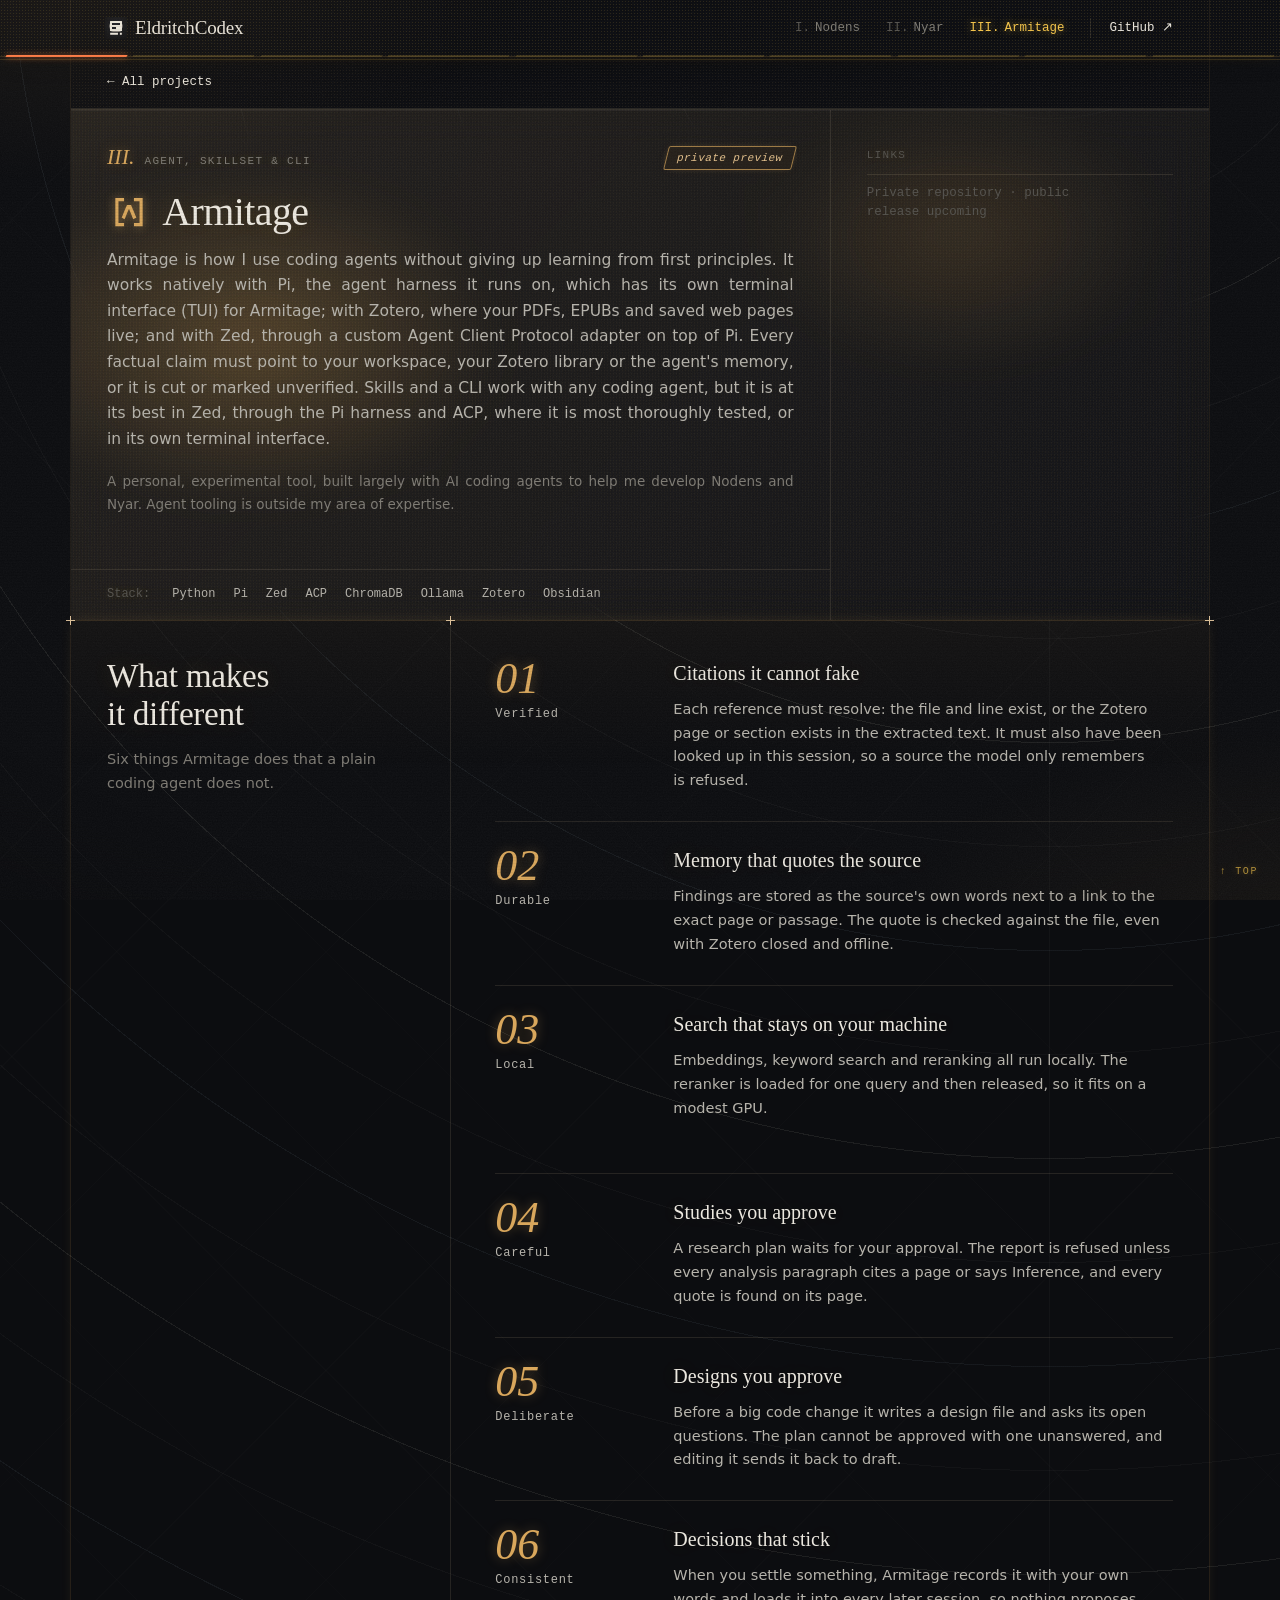
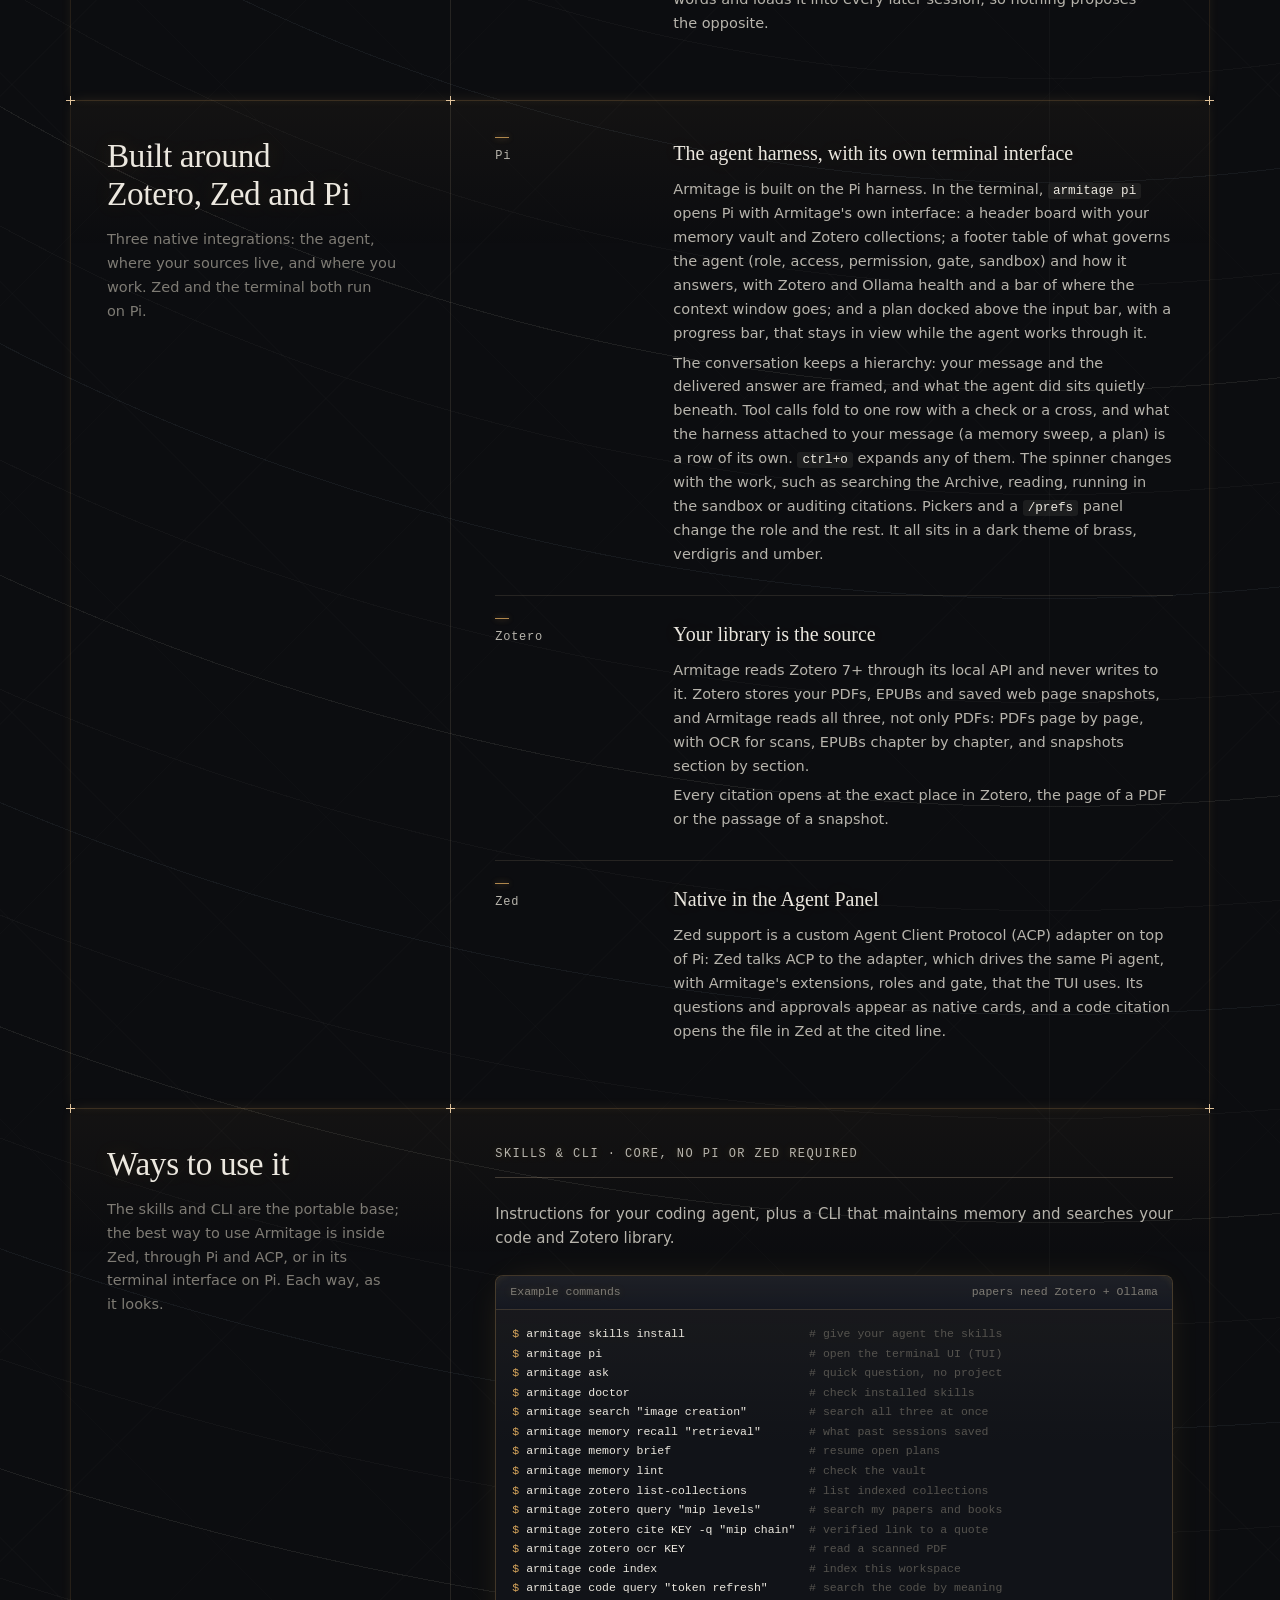
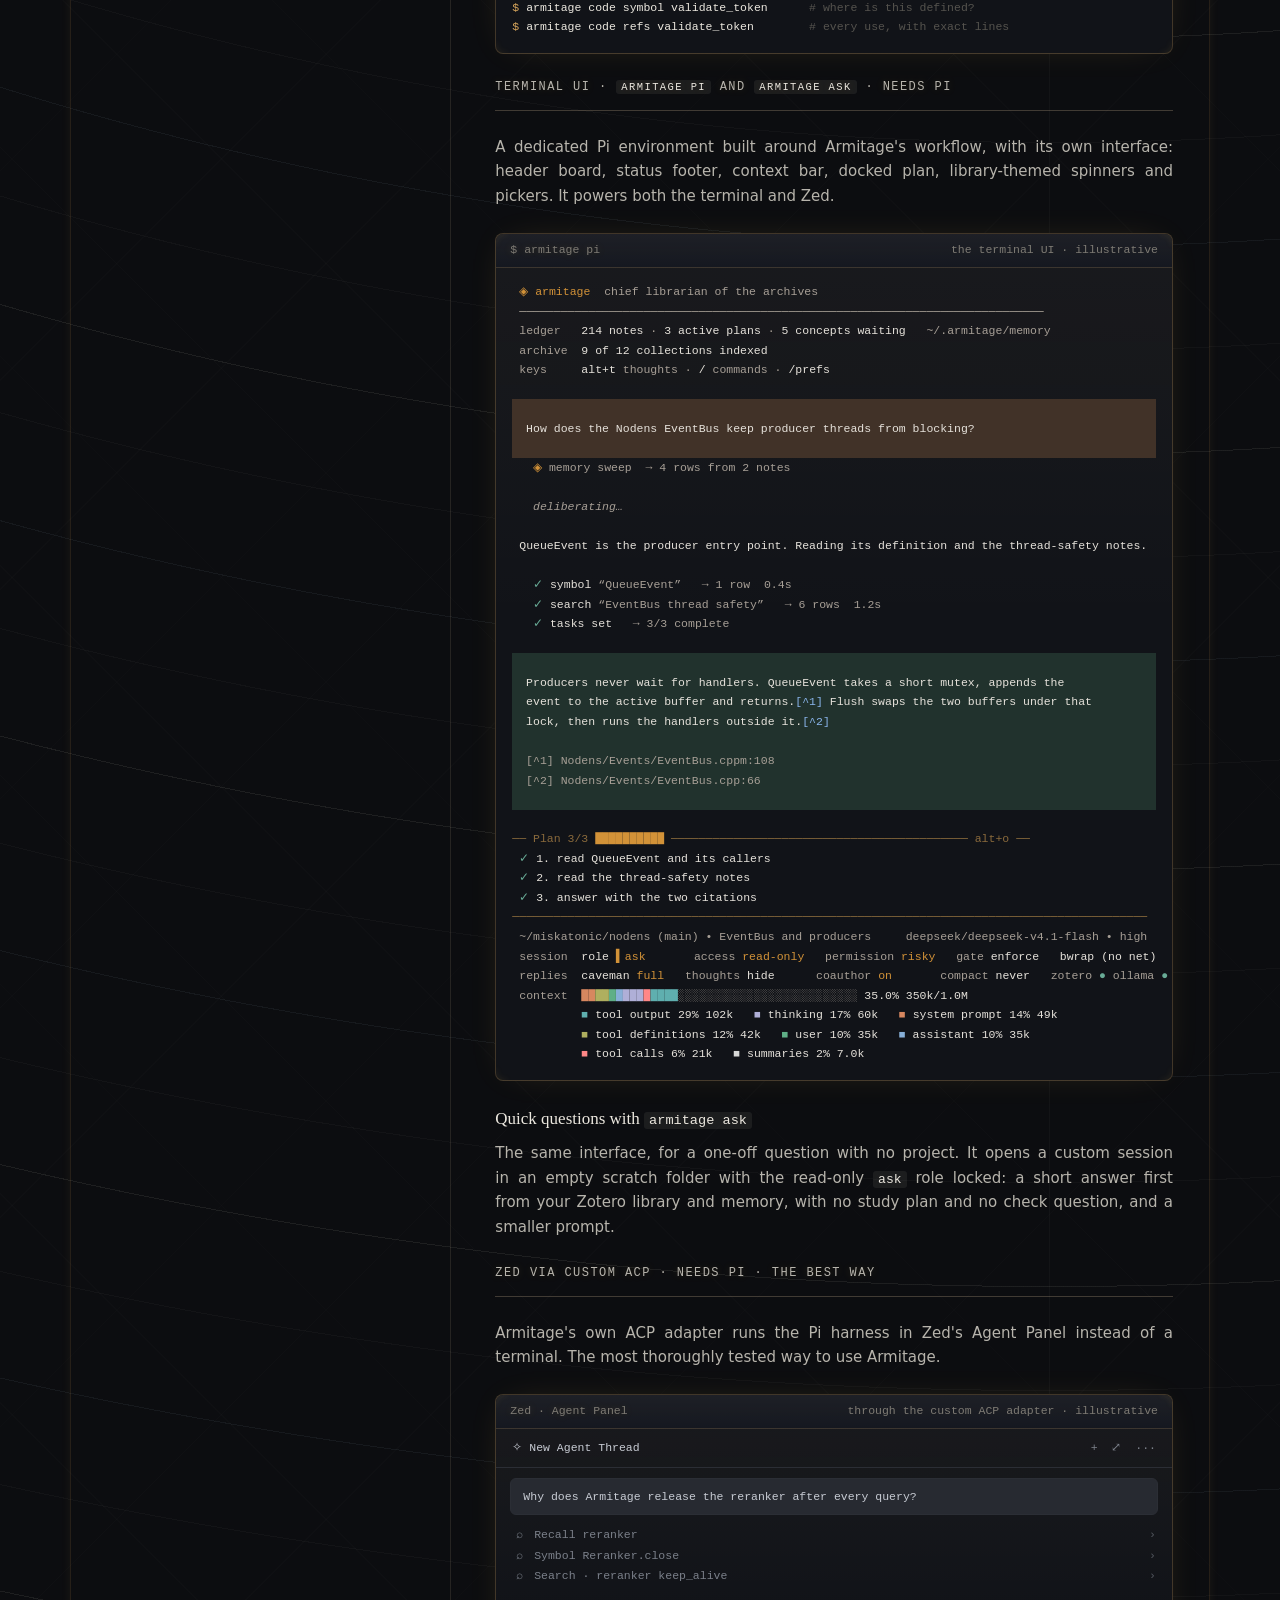
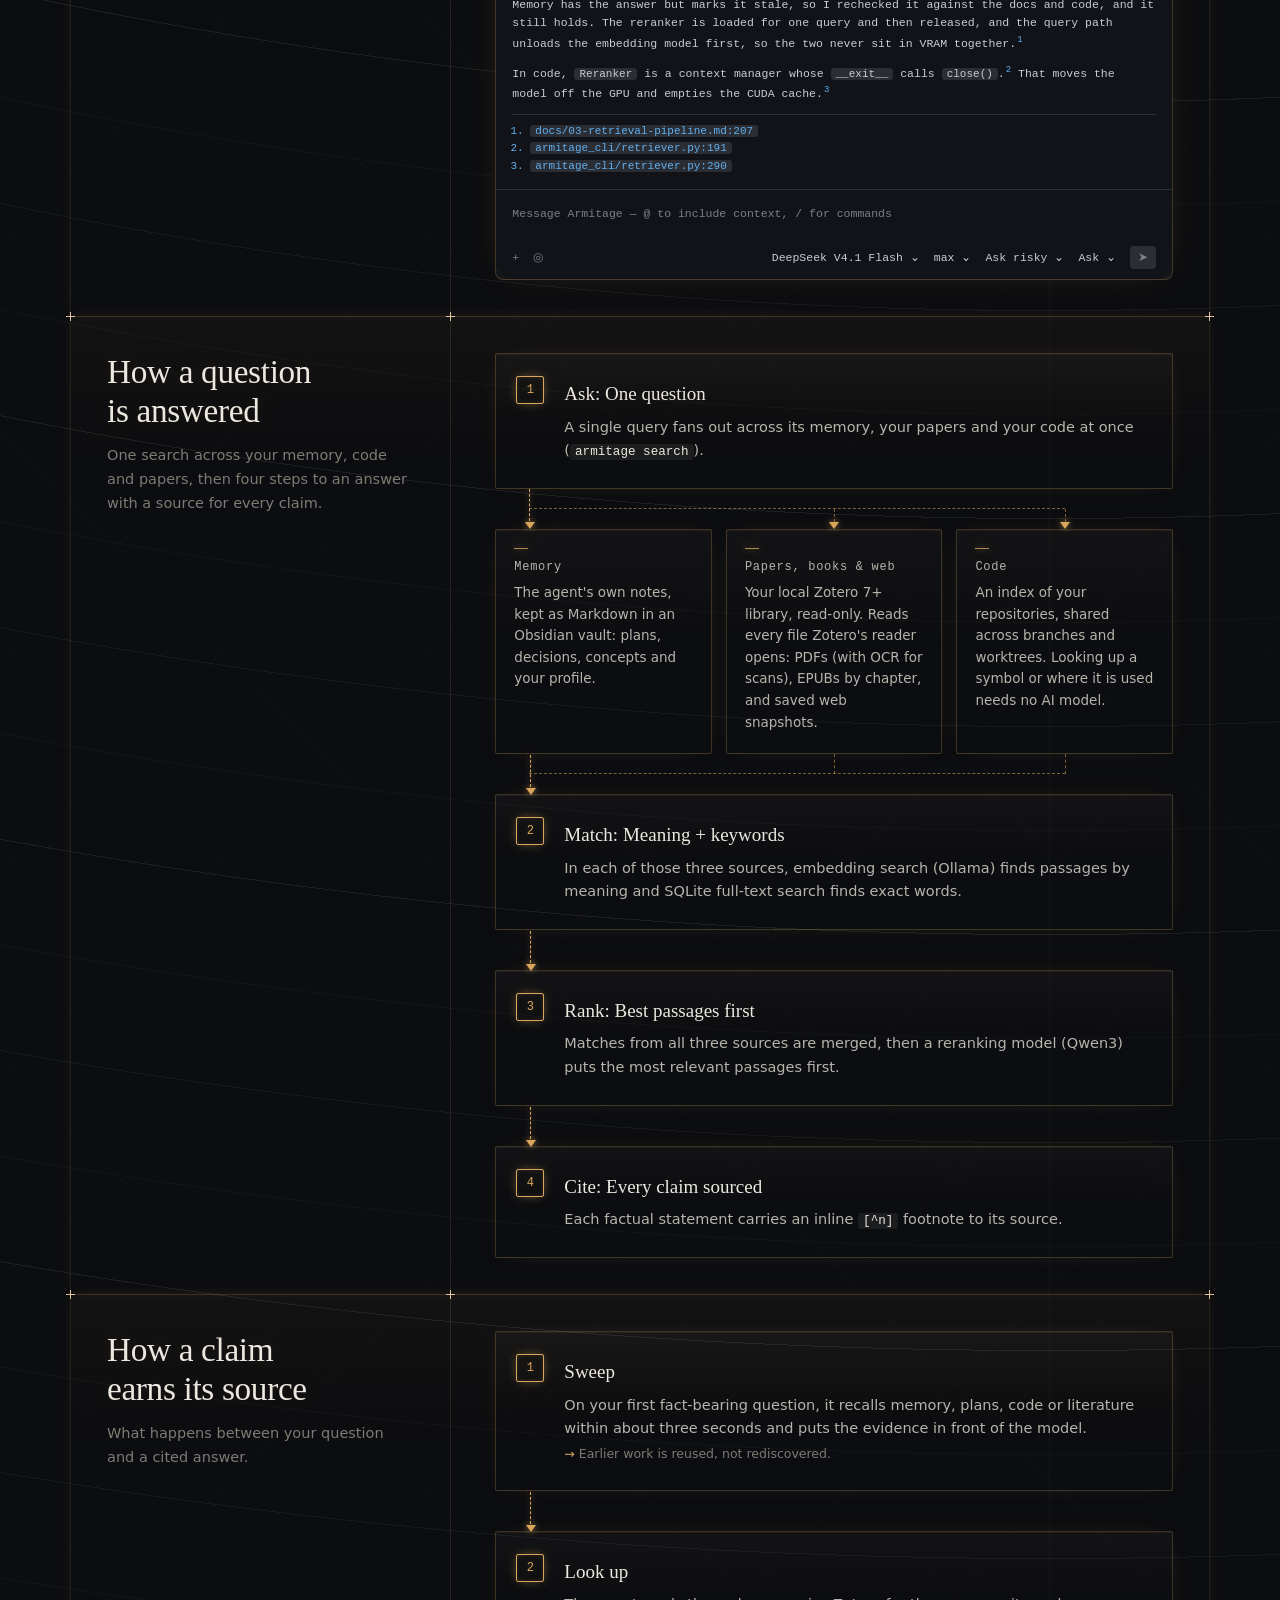
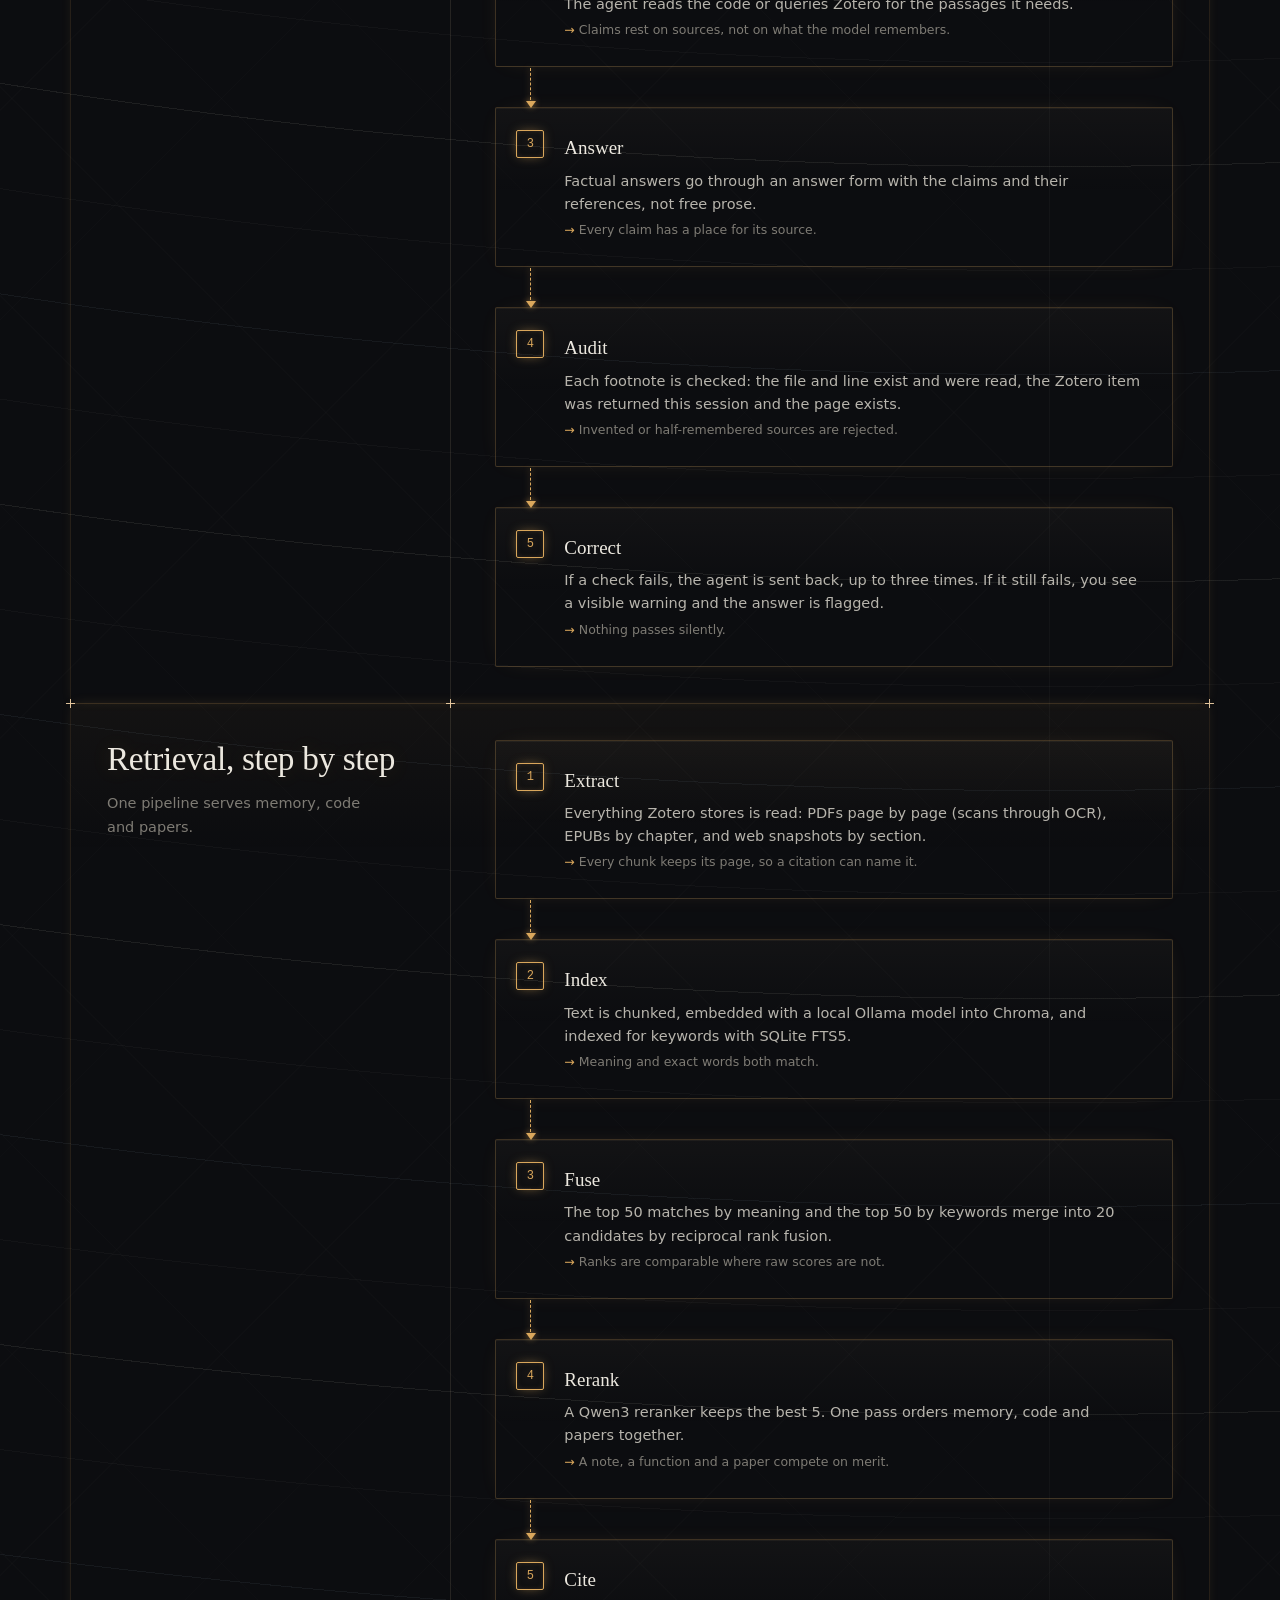
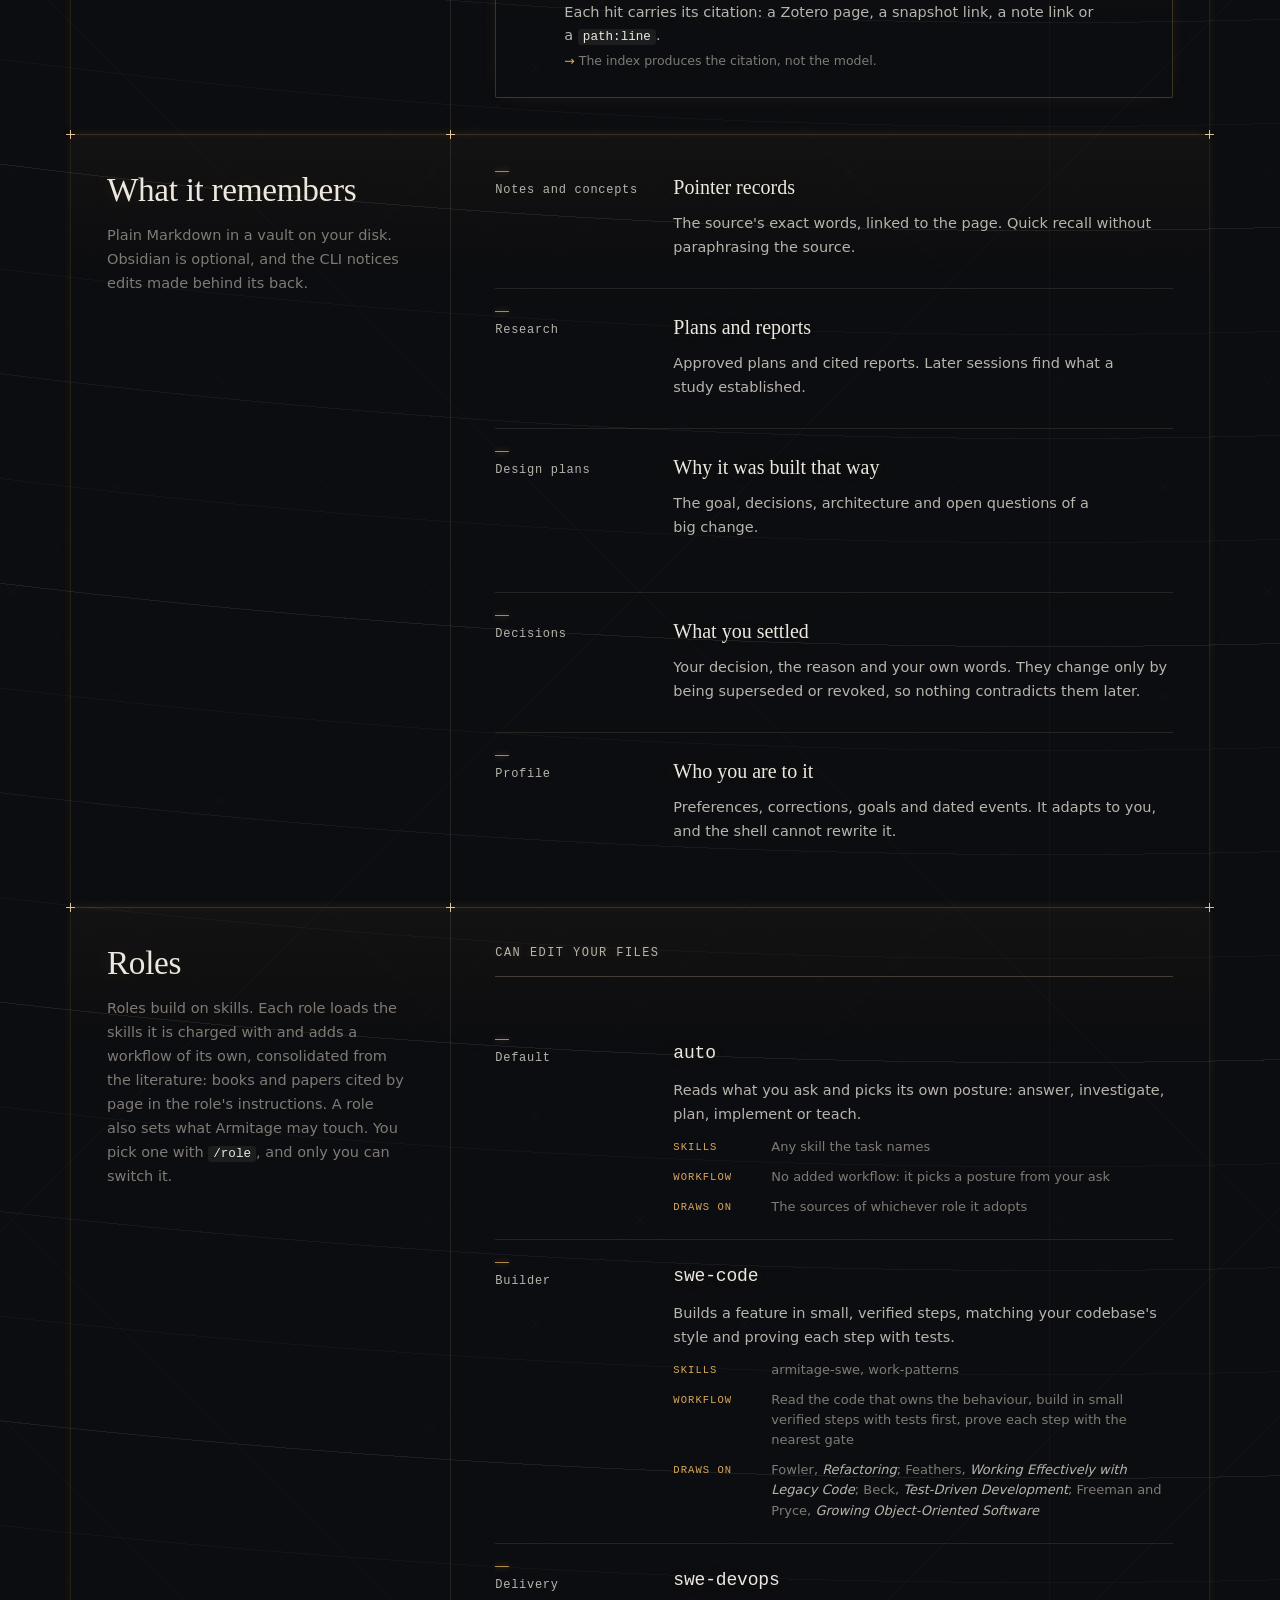
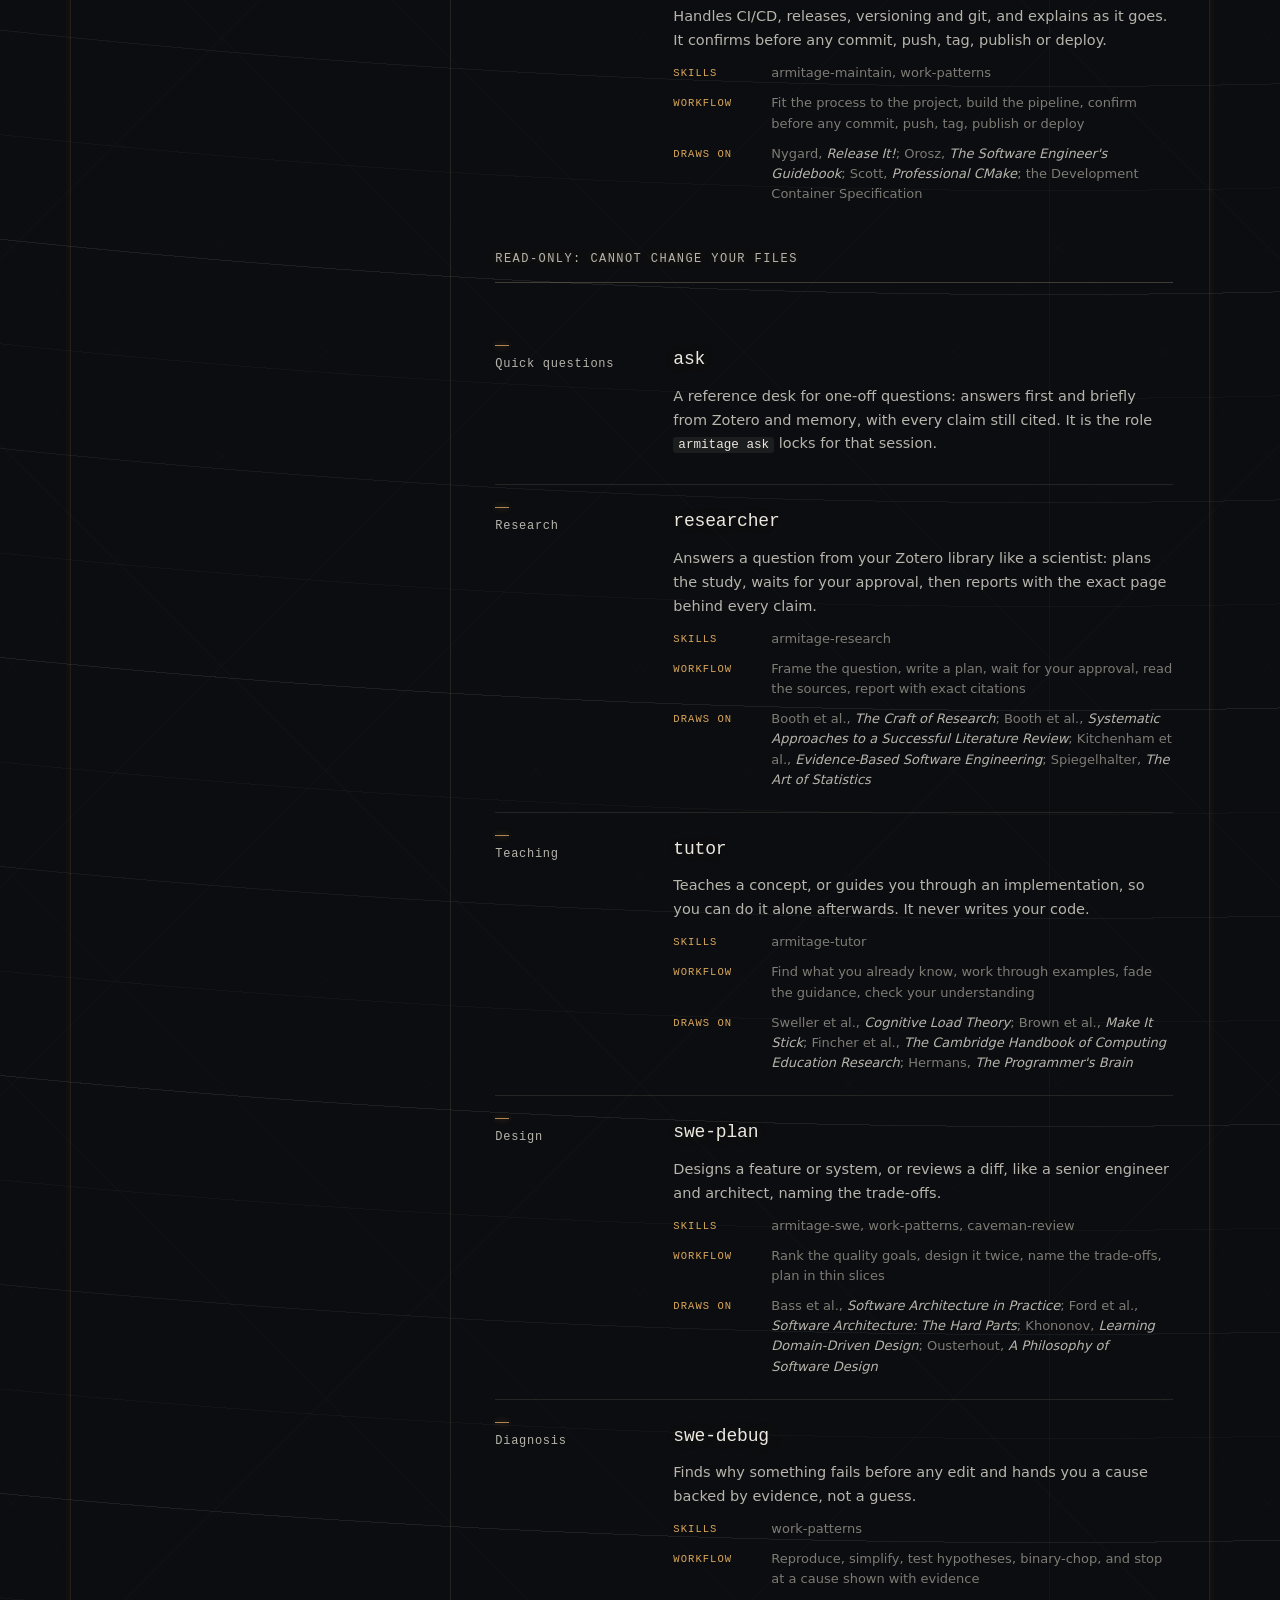
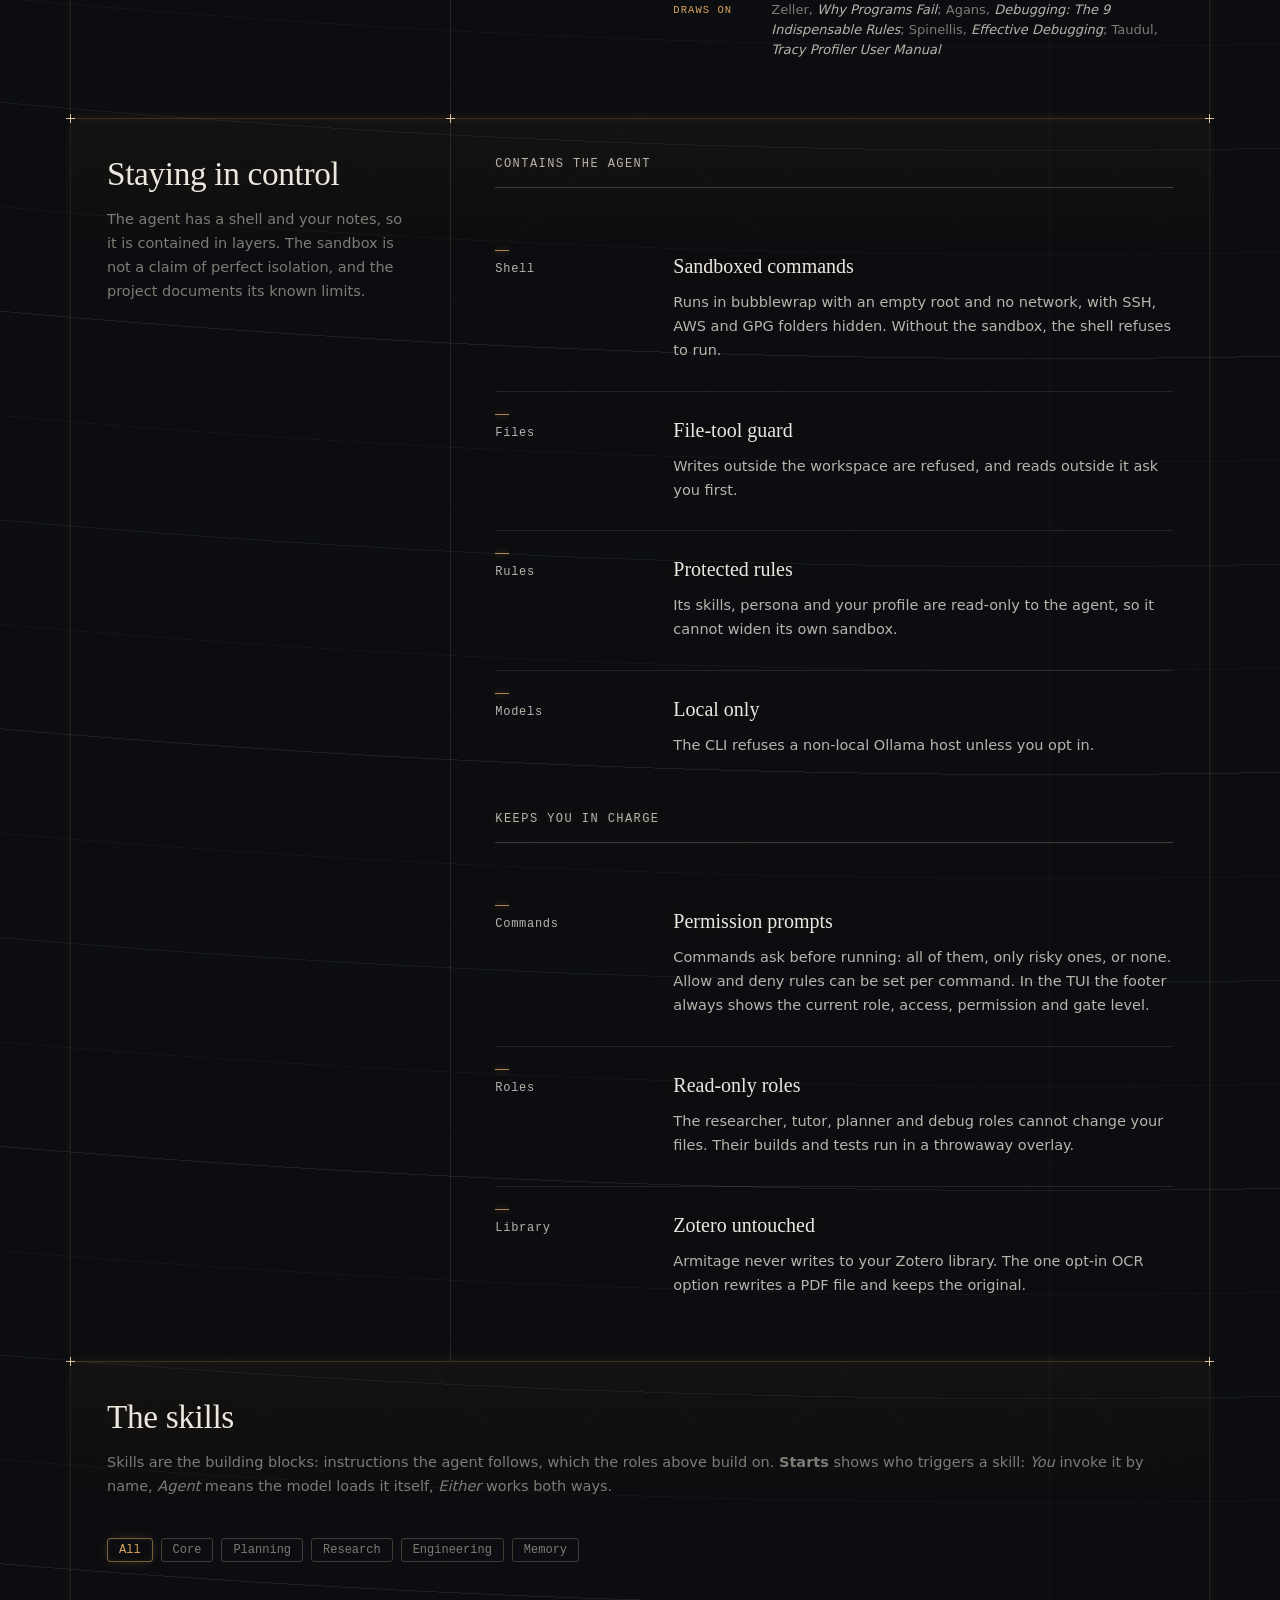
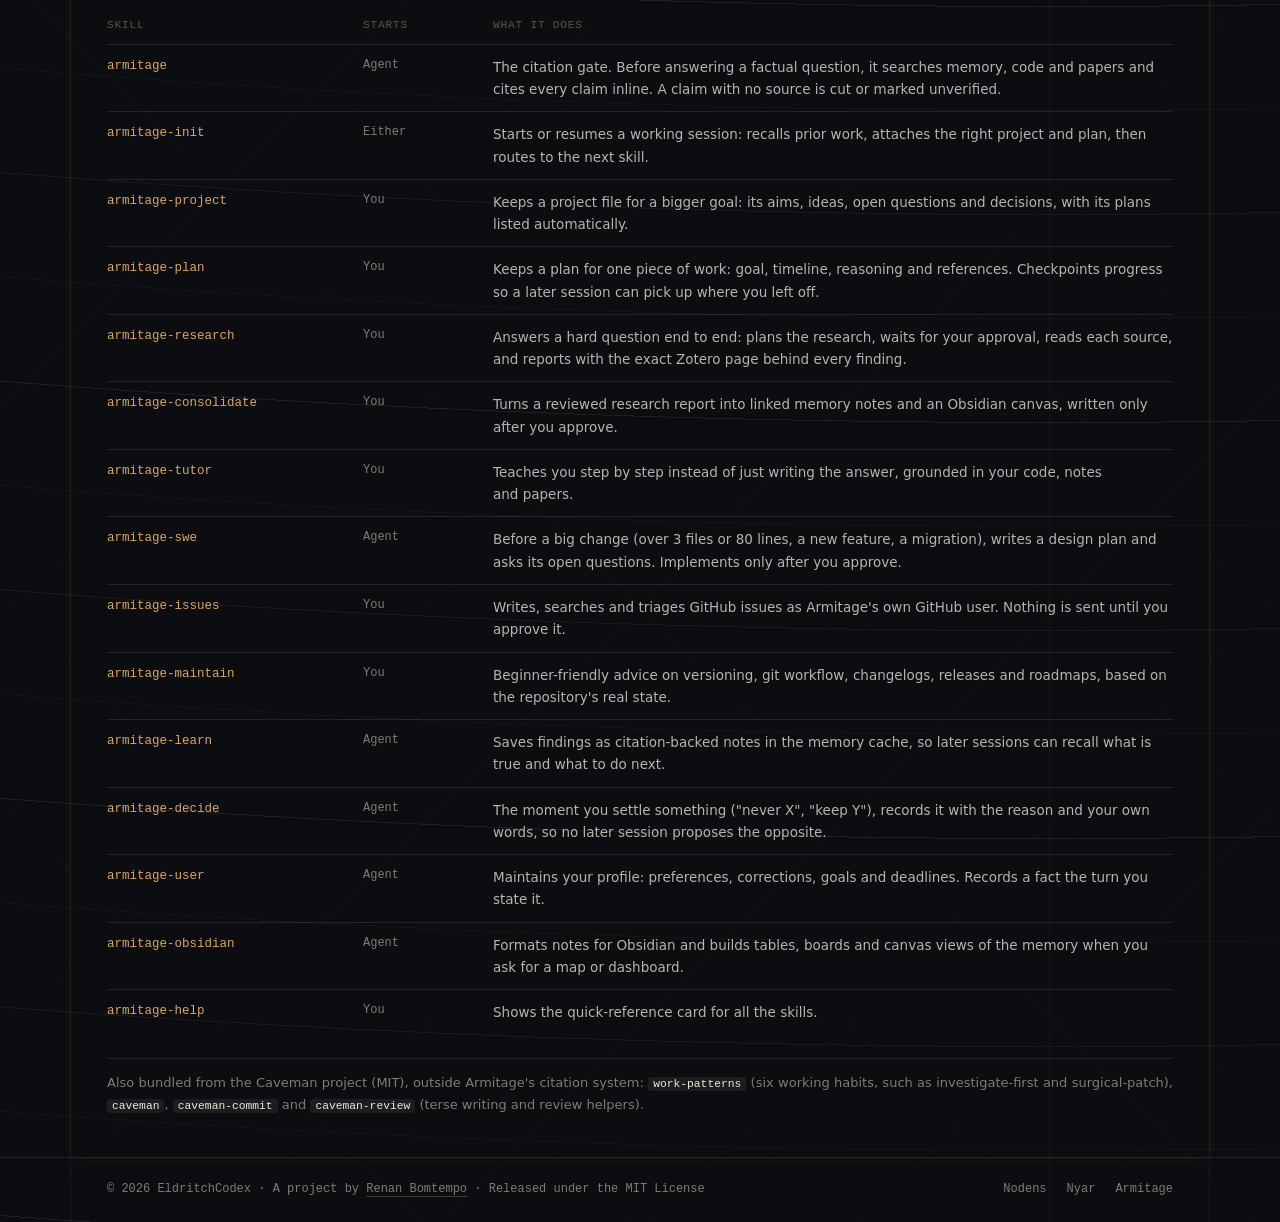
==== armitage/index.html @ 860afd78 "feat(site): merge scroll meter into header, trim devcontainer and stack, bar-style back link - Fold " ====
<!DOCTYPE html>
<html lang="en">

<head>
    <meta charset="UTF-8" />
    <meta name="viewport" content="width=device-width, initial-scale=1.0" />

    <!-- Security: restrict what the page can load; GitHub Pages cannot set response headers. -->
    <meta http-equiv="Content-Security-Policy"
        content="default-src 'self'; script-src 'self' https://www.googletagmanager.com; style-src 'self' https://fonts.googleapis.com; font-src https://fonts.gstatic.com; img-src 'self' data: https://*.doubleclick.net https://www.google.com.br https://www.googletagmanager.com https://*.google-analytics.com https://*.analytics.google.com https://analytics.google.com https://www.google.com; connect-src 'self' https://*.doubleclick.net https://www.google.com.br https://*.google-analytics.com https://*.analytics.google.com https://analytics.google.com https://*.googletagmanager.com https://www.google.com; frame-src https://www.googletagmanager.com; object-src 'none'; base-uri 'self'; form-action 'none'">
    <meta name="referrer" content="strict-origin-when-cross-origin">

    <script src="../js/gtm.js?v=39" defer></script>

    <link rel="preconnect" href="https://fonts.googleapis.com">
    <link rel="preconnect" href="https://fonts.gstatic.com" crossorigin>
    <link href="https://fonts.googleapis.com/css2?family=Fraunces:ital,opsz,wght@0,9..144,300..600;1,9..144,300..600&family=IBM+Plex+Mono:wght@400;500&family=IBM+Plex+Sans:wght@400;500&display=swap"
        rel="stylesheet" media="print" id="google-fonts">
    <noscript><link href="https://fonts.googleapis.com/css2?family=Fraunces:ital,opsz,wght@0,9..144,300..600;1,9..144,300..600&family=IBM+Plex+Mono:wght@400;500&family=IBM+Plex+Sans:wght@400;500&display=swap" rel="stylesheet"></noscript>
    <link rel="stylesheet" href="../css/style.css?v=39">
    <link rel="stylesheet" href="../css/vfd.css?v=39">
    <link rel="icon" href="../assets/favicon.svg" type="image/svg+xml">

    <title>Armitage · EldritchCodex</title>
    <meta name="author" content="Renan Bomtempo">
    <meta name="description"
        content="Armitage is a source-grounded agent toolkit: skills, a CLI and roles that cite every claim, best used in Zed through the Pi harness and ACP.">
    <link rel="canonical" href="https://eldritchcodex.com/armitage/">
    <meta name="robots" content="index, follow, max-image-preview:large">
    <meta property="og:title" content="Armitage · EldritchCodex" />
    <meta property="og:description"
        content="Armitage is a source-grounded agent toolkit: skills, a CLI and roles that cite every claim, best used in Zed through the Pi harness and ACP." />
    <meta property="og:url" content="https://eldritchcodex.com/armitage/" />
    <meta property="og:type" content="website" />
    <meta property="og:site_name" content="EldritchCodex" />
    <meta property="og:locale" content="en" />
    <meta property="og:image" content="https://eldritchcodex.com/assets/og-armitage.png" />
    <meta property="og:image:type" content="image/png" />
    <meta property="og:image:width" content="1200" />
    <meta property="og:image:height" content="630" />
    <meta property="og:image:alt" content="Armitage, part of EldritchCodex." />
    <meta name="twitter:card" content="summary_large_image" />
    <meta name="twitter:title" content="Armitage · EldritchCodex" />
    <meta name="twitter:description"
        content="Armitage is a source-grounded agent toolkit: skills, a CLI and roles that cite every claim, best used in Zed through the Pi harness and ACP." />
    <meta name="twitter:image" content="https://eldritchcodex.com/assets/og-armitage.png" />
    <meta name="twitter:image:alt" content="Armitage, part of EldritchCodex." />
    <meta name="theme-color" content="#0c0d10">
    <script type="application/ld+json">
    {
      "@context": "https://schema.org",
      "@type": "SoftwareSourceCode",
      "@id": "https://eldritchcodex.com/armitage/",
      "name": "Armitage",
      "description": "Armitage is a source-grounded agent toolkit: skills, a CLI and roles that cite every claim, best used in Zed through the Pi harness and ACP.",
      "programmingLanguage": "Python",
      "url": "https://eldritchcodex.com/armitage/",
      "author": { "@type": "Person", "name": "Renan Bomtempo", "url": "https://renanbomtempo.me/" },
      "isPartOf": { "@type": "WebSite", "name": "EldritchCodex", "url": "https://eldritchcodex.com/" }
    }
    </script>

</head>

<body>

    <!-- Google Tag Manager (noscript) -->
    <noscript><iframe src="https://www.googletagmanager.com/ns.html?id=GTM-PJDK65KS" height="0" width="0"
            style="display:none;visibility:hidden"></iframe></noscript>
    <!-- End Google Tag Manager (noscript) -->

    <header class="site-header">
        <div class="header-inner">
            <a class="wordmark" href="../">
                <svg viewBox="190 145 640 720" fill="currentColor" aria-hidden="true">
                    <path fill-rule="evenodd"
                        d="M240 195 Q512 167 784 195 Q819 420 784 647 Q512 675 240 647 Q205 420 240 195 Z M324 281 Q512 270 700 281 L704 375 Q512 372 320 375 Z M320 469 Q416 472 512 469 L512 566 Q416 566 324 562 Z" />
                    <path d="M240 738h363v90H240zM693 738h90v90h-90z" />
                </svg>
                EldritchCodex
            </a>
            <nav class="nav" aria-label="Primary">
                <a href="../nodens/"><span class="num">I.</span>Nodens</a>
                <a href="../nyar/"><span class="num">II.</span>Nyar</a>
                <a href="../armitage/" aria-current="page"><span class="num">III.</span>Armitage</a>
                <a class="ext hide-sm" href="https://github.com/eldritch-codex" target="_blank" rel="noopener">GitHub
                    ↗</a>
            </nav>
        </div>
    </header>

    <main class="wrap" id="top">

        <h1 class="sr-only">Armitage</h1>
        <p class="crumb" data-tone="armitage"><a href="../#armitage">← All projects</a></p>

        <article id="armitage" class="chapter" data-tone="armitage">
            <header class="row chapter-header">
                <div class="cell col-8 chapter-head">
                    <div class="chapter-kicker">
                        <span class="chapter-index"><span class="roman">III</span><span class="chapter-label">AGENT,
                                SKILLSET &amp; CLI</span></span>
                        <span class="tag">private preview</span>
                    </div>
                    <h2 class="has-mark">
                        <svg class="chapter-mark" viewBox="0 0 16 16" fill="none" aria-hidden="true">
                            <g transform="translate(2.5 13.5) scale(0.0044 -0.0044)" fill="currentColor">
                                <path
                                    d="M120 1240 l0 -1160 360 0 360 0 0 130 0 130 -230 0 -230 0 0 900 0 900 230 0 230 0 0 130 0 130 -360 0 -360 0 0 -1160z M1660 2270 l0 -130 230 0 230 0 0 -900 0 -900 -227 -2 -228 -3 -3 -127 -3 -128 361 0 360 0 0 1160 0 1160 -360 0 -360 0 0 -130z M1072 1813 c-21 -40 -422 -1010 -422 -1020 0 -15 232 -145 241 -135 4 4 69 158 144 342 75 184 150 368 167 408 28 68 49 88 61 60 96 -241 330 -805 336 -811 5 -5 233 107 259 128 1 1 -93 231 -209 511 -116 280 -213 515 -216 522 -4 9 -49 12 -179 12 -155 0 -174 -2 -182 -17z" />
                            </g>
                        </svg>
                        Armitage
                    </h2>
                    <p>
                        Armitage is how I use coding agents without giving up learning from first principles. It works
                        natively with Pi, the agent harness it runs on, which has its own terminal interface (TUI) for
                        Armitage; with Zotero, where your PDFs, EPUBs and saved web pages live; and with Zed, through a
                        custom Agent Client Protocol adapter on top of Pi. Every factual claim must point to your workspace, your Zotero library or
                        the agent's memory, or it is cut or marked unverified. Skills and a CLI work with any coding
                        agent, but it is at its
                        best in Zed, through the Pi harness and ACP, where it is most thoroughly tested, or in its own
                        terminal interface.
                    </p>
                    <p class="chapter-note">
                        A personal, experimental tool, built largely with AI coding agents to help me develop Nodens
                        and Nyar. Agent tooling is outside my area of expertise.
                    </p>
                </div>
                <div class="chapter-stack dep-strip">
                    <span class="label">Stack:</span>
                    <a href="https://www.python.org/" target="_blank" rel="noopener">Python</a>
                    <a href="https://github.com/earendil-works/pi" target="_blank" rel="noopener">Pi</a>
                    <a href="https://zed.dev/" target="_blank" rel="noopener">Zed</a>
                    <a href="https://agentclientprotocol.com/" target="_blank" rel="noopener">ACP</a>
                    <a href="https://docs.trychroma.com/" target="_blank" rel="noopener">ChromaDB</a>
                    <a href="https://ollama.com/" target="_blank" rel="noopener">Ollama</a>
                    <a href="https://www.zotero.org/" target="_blank" rel="noopener">Zotero</a>
                    <a href="https://obsidian.md/" target="_blank" rel="noopener">Obsidian</a>
                </div>
                <aside class="cell col-4 chapter-aside" aria-label="Armitage links">
                    <span class="aside-label">Links</span>
                    <ul class="chapter-links">
                        <li class="is-note">Private repository · public release upcoming</li>
                    </ul>
                </aside>
            </header>

            <section class="sect">
                <div class="sect-intro">
                    <h3>What makes it different</h3>
                    <p>Six things Armitage does that a plain coding agent does not.</p>
                </div>
                <div class="sect-body">
                    <ul class="items">
                        <li><span class="item-idx"><b class="big-num">01</b><span>Verified</span></span>
                            <div>
                                <h4>Citations it cannot fake</h4>
                                <p>Each reference must resolve: the file and line exist, or the Zotero page or section
                                    exists in the extracted text. It must also have been looked up in this session, so a
                                    source the model only remembers is refused.</p>
                            </div>
                        </li>
                        <li><span class="item-idx"><b class="big-num">02</b><span>Durable</span></span>
                            <div>
                                <h4>Memory that quotes the source</h4>
                                <p>Findings are stored as the source's own words next to a link to the exact page or
                                    passage. The quote is checked against the file, even with Zotero closed and offline.
                                </p>
                            </div>
                        </li>
                        <li><span class="item-idx"><b class="big-num">03</b><span>Local</span></span>
                            <div>
                                <h4>Search that stays on your machine</h4>
                                <p>Embeddings, keyword search and reranking all run locally. The reranker is loaded for
                                    one query and then released, so it fits on a modest GPU.</p>
                            </div>
                        </li>
                    </ul>
                    <ul class="items">
                        <li><span class="item-idx"><b class="big-num">04</b><span>Careful</span></span>
                            <div>
                                <h4>Studies you approve</h4>
                                <p>A research plan waits for your approval. The report is refused unless every analysis
                                    paragraph cites a page or says Inference, and every quote is found on its page.</p>
                            </div>
                        </li>
                        <li><span class="item-idx"><b class="big-num">05</b><span>Deliberate</span></span>
                            <div>
                                <h4>Designs you approve</h4>
                                <p>Before a big code change it writes a design file and asks its open questions. The
                                    plan cannot be approved with one unanswered, and editing it sends it back to draft.
                                </p>
                            </div>
                        </li>
                        <li><span class="item-idx"><b class="big-num">06</b><span>Consistent</span></span>
                            <div>
                                <h4>Decisions that stick</h4>
                                <p>When you settle something, Armitage records it with your own words and loads it into
                                    every later session, so nothing proposes the opposite.</p>
                            </div>
                        </li>
                    </ul>
                </div>
            </section>

            <section class="sect">
                <div class="sect-intro">
                    <h3>Built around Zotero, Zed and Pi</h3>
                    <p>Three native integrations: the agent, where your sources live, and where you work. Zed and the
                        terminal both run on Pi.</p>
                </div>
                <div class="sect-body">
                    <ul class="items">
                        <li><span class="item-idx">Pi</span>
                            <div>
                                <h4>The agent harness, with its own terminal interface</h4>
                                <p>Armitage is built on the Pi harness. In the terminal, <code>armitage pi</code> opens
                                    Pi with Armitage's own interface: a header board with your memory vault and Zotero
                                    collections; a footer table of what governs the agent (role, access, permission,
                                    gate, sandbox) and how it answers, with Zotero and Ollama health and a bar of where
                                    the context window goes; and a plan docked above the input bar, with a progress
                                    bar, that stays in view while the agent works through it.</p>
                                <p>The conversation keeps a hierarchy: your message and the delivered answer are framed,
                                    and what the agent did sits quietly beneath. Tool calls fold to one row with a
                                    check or a cross, and what the harness attached to your message (a memory sweep, a
                                    plan) is a row of its own. <code>ctrl+o</code> expands any of them. The spinner
                                    changes with the work, such as searching the Archive, reading, running in the
                                    sandbox or auditing citations. Pickers and a <code>/prefs</code> panel change the
                                    role and the rest. It all sits in a dark theme of brass, verdigris and umber.</p>
                            </div>
                        </li>
                        <li><span class="item-idx">Zotero</span>
                            <div>
                                <h4>Your library is the source</h4>
                                <p>Armitage reads Zotero 7+ through its local API and never writes to it. Zotero stores
                                    your PDFs, EPUBs and saved web page snapshots, and Armitage reads all three, not
                                    only PDFs: PDFs page by page, with OCR for scans, EPUBs chapter by chapter, and
                                    snapshots section by section.</p>
                                <p>Every citation opens at the exact place in Zotero, the page of a PDF or the passage
                                    of a snapshot.</p>
                            </div>
                        </li>
                        <li><span class="item-idx">Zed</span>
                            <div>
                                <h4>Native in the Agent Panel</h4>
                                <p>Zed support is a custom Agent Client Protocol (ACP) adapter on top of Pi: Zed talks
                                    ACP to the adapter, which drives the same Pi agent, with Armitage's extensions,
                                    roles and gate, that the TUI uses. Its questions and approvals appear as native
                                    cards, and a code citation opens the file in Zed at the cited line.</p>
                            </div>
                        </li>
                    </ul>
                </div>
            </section>

            <section class="sect">
                <div class="sect-intro">
                    <h3>Ways to use it</h3>
                    <p>The skills and CLI are the portable base; the best way to use Armitage is inside Zed, through
                        Pi and ACP, or in its terminal interface on Pi. Each way, as it looks.</p>
                </div>
                <div class="sect-body">
                    <h4 class="sub-label">Skills &amp; CLI · core, no Pi or Zed required</h4>
                    <p class="way-note">Instructions for your coding agent, plus a CLI that maintains memory and
                        searches your code and Zotero library.</p>
                    <div class="figure">
                        <div class="figure-bar">
                            <span>Example commands</span>
                            <span>papers need Zotero + Ollama</span>
                        </div>
                        <pre class="shell" data-shell="armitage-cli"></pre>
                    </div>
                    <h4 class="sub-label">Terminal UI · <code>armitage pi</code> and <code>armitage ask</code> · needs Pi</h4>
                    <p class="way-note">A dedicated Pi environment built around Armitage's workflow, with its own
                        interface: header board, status footer, context bar, docked plan, library-themed spinners and
                        pickers. It powers both the terminal and Zed.</p>
                    <div class="figure">
                        <div class="figure-bar">
                            <span>$ armitage pi</span>
                            <span>the terminal UI · illustrative</span>
                        </div>
                        <pre class="tui" role="img" aria-label="Armitage terminal UI: a header board with the memory vault and Zotero collections, your question in its own box with a quiet row for what the harness attached, the agent's work as one-line rows, the cited answer on a tinted card, the plan docked above the input bar, and the footer with role, access, permission, gate, sandbox, reply settings, Zotero and Ollama health and the context bar."><span class="tl"> <span class="ta">◈</span> <span class="ta tbold">armitage</span><span class="tq">  chief librarian of the archives</span></span>
<span class="tl"> <span class="tq">────────────────────────────────────────────────────────────────────────────</span></span>
<span class="tl"><span class="tq"> ledger   </span>214 notes<span class="tq"> · </span>3 active plans<span class="tq"> · </span>5 concepts waiting<span class="tq">   ~/.armitage/memory</span></span>
<span class="tl"><span class="tq"> archive  </span>9 of 12 collections indexed</span>
<span class="tl"><span class="tq"> keys     </span>alt+t<span class="tq"> thoughts · </span>/<span class="tq"> commands · </span>/prefs</span>
<span class="tl"> </span><span class="tblk tmu"> 
 How does the Nodens EventBus keep producer threads from blocking?
 </span><span class="tl"><span class="tq">   <span class="ta">◈</span> memory sweep  → 4 rows from 2 notes</span></span>
<span class="tl"> </span>
<span class="tl"><span class="tq">   <i>deliberating…</i></span></span>
<span class="tl"> </span>
<span class="tl"> QueueEvent is the producer entry point. Reading its definition and the thread-safety notes.</span>
<span class="tl"> </span>
<span class="tl">   <span class="tg">✓</span> symbol <span class="tq">“QueueEvent”</span>   <span class="tq">→ 1 row  0.4s</span></span>
<span class="tl">   <span class="tg">✓</span> search <span class="tq">“EventBus thread safety”</span>   <span class="tq">→ 6 rows  1.2s</span></span>
<span class="tl">   <span class="tg">✓</span> tasks set   <span class="tq">→ 3/3 complete</span></span>
<span class="tl"> </span><span class="tblk tmc"> 
 Producers never wait for handlers. QueueEvent takes a short mutex, appends the
 event to the active buffer and returns.<span class="tf">[^1]</span> Flush swaps the two buffers under that
 lock, then runs the handlers outside it.<span class="tf">[^2]</span>
 
<span class="tq"> [^1] Nodens/Events/EventBus.cppm:108</span>
<span class="tq"> [^2] Nodens/Events/EventBus.cpp:66</span>
 </span><span class="tl"> </span>
<span class="tl"><span class="trule">── Plan 3/3 </span><span class="ta">██████████</span><span class="trule"> ─────────────────────────────────────────── alt+o ──</span></span>
<span class="tl"> <span class="tg">✓</span> 1. read QueueEvent and its callers</span>
<span class="tl"> <span class="tg">✓</span> 2. read the thread-safety notes</span>
<span class="tl"> <span class="tg">✓</span> 3. answer with the two citations</span>
<span class="tl"><span class="trule">────────────────────────────────────────────────────────────────────────────────────────────</span></span>
<span class="tl"><span class="tq"> ~/miskatonic/nodens (main) • EventBus and producers</span>     <span class="tq">deepseek/deepseek-v4.1-flash • high</span></span>
<span class="tl"><span class="tq"> session  </span>role <span class="tb">▍ask</span>       <span class="tq">access </span><span class="tb">read-only</span>   <span class="tq">permission </span><span class="tb">risky</span>   <span class="tq">gate </span>enforce   bwrap (no net)</span>
<span class="tl"><span class="tq"> replies  </span>caveman <span class="tb">full</span>   <span class="tq">thoughts </span>hide      <span class="tq">coauthor </span><span class="tb">on</span>       <span class="tq">compact </span>never   <span class="tq">zotero </span><span class="tg">●</span> <span class="tq">ollama </span><span class="tg">●</span></span>
<span class="tl"><span class="tq"> context  </span><span class="c1">██</span><span class="c2">██</span><span class="c3">█</span><span class="c4">█</span><span class="c5">███</span><span class="c6">█</span><span class="c7">████</span><span class="tq">░░░░░░░░░░░░░░░░░░░░░░░░░░</span> 35.0% 350k/1.0M</span>
<span class="tl">          <span class="c7">■</span> tool output 29% 102k   <span class="c5">■</span> thinking 17% 60k   <span class="c1">■</span> system prompt 14% 49k</span>
<span class="tl">          <span class="c2">■</span> tool definitions 12% 42k   <span class="c3">■</span> user 10% 35k   <span class="c4">■</span> assistant 10% 35k</span>
<span class="tl">          <span class="c6">■</span> tool calls 6% 21k   <span class="c8">■</span> summaries 2% 7.0k</span></pre>
                    </div>
                    <h5 class="way-sub">Quick questions with <code>armitage ask</code></h5>
                    <p class="way-note">The same interface, for a one-off question with no project. It opens a custom session in an empty
                        scratch folder with the read-only <code>ask</code> role locked: a short answer first from your
                        Zotero library and memory, with no study plan and no check question, and a smaller
                        prompt.</p>
                    <h4 class="sub-label">Zed via custom ACP · needs Pi · the best way</h4>
                    <p class="way-note">Armitage's own ACP adapter runs the Pi harness in Zed's Agent Panel instead of
                        a terminal. The most thoroughly tested way to use Armitage.</p>
                    <div class="figure">
                        <div class="figure-bar">
                            <span>Zed · Agent Panel</span>
                            <span>through the custom ACP adapter · illustrative</span>
                        </div>
                        <div class="zp" role="img"
                            aria-label="Zed's Agent Panel running Armitage: a question, the collapsed tool calls Armitage ran, and a markdown answer with numbered references, and the message box with model, thinking, permission and role selectors.">
                            <div class="zp-head"><span class="zp-title"><span class="zp-spark">✧</span> New Agent Thread</span><span class="zp-icons">+&nbsp;&nbsp;⤢&nbsp;&nbsp;···</span></div>
                            <div class="zp-body">
                                <div class="zp-user">Why does Armitage release the reranker after every query?</div>
                                <div class="zp-tools-list">
                                    <span class="zp-tool"><span class="zp-ico">⌕</span>Recall reranker<span class="zp-chev">›</span></span>
                                    <span class="zp-tool"><span class="zp-ico">⌕</span>Symbol Reranker.close<span class="zp-chev">›</span></span>
                                    <span class="zp-tool"><span class="zp-ico">⌕</span>Search · reranker keep_alive<span class="zp-chev">›</span></span>
                                </div>
                                <div class="zp-md">
                                    <p>Memory has the answer but marks it stale, so I rechecked it against the docs and code, and it still holds. The reranker is loaded for one query and then released, and the query path unloads the embedding model first, so the two never sit in VRAM together.<sup>1</sup></p>
                                    <p>In code, <code>Reranker</code> is a context manager whose <code>__exit__</code> calls <code>close()</code>.<sup>2</sup> That moves the model off the GPU and empties the CUDA cache.<sup>3</sup></p>
                                    <ol class="zp-refs">
                                        <li><code>docs/03-retrieval-pipeline.md:207</code></li>
                                        <li><code>armitage_cli/retriever.py:191</code></li>
                                        <li><code>armitage_cli/retriever.py:290</code></li>
                                    </ol>
                                </div>
                            </div>
                            <div class="zp-input">
                                <span class="zp-dim">Message Armitage — @ to include context, / for commands</span>
                                <span class="zp-tools"><span class="zp-dim">+&nbsp;&nbsp;◎</span><span class="zp-picks"><span>DeepSeek V4.1 Flash ⌄</span><span>max ⌄</span><span>Ask risky ⌄</span><span>Ask ⌄</span><span class="zp-send">➤</span></span></span>
                            </div>
                        </div>
                    </div>
                </div>
            </section>

            <section class="sect">
                <div class="sect-intro">
                    <h3>How a question is answered</h3>
                    <p>One search across your memory, code and papers, then four steps to an answer with a source
                        for every claim.</p>
                </div>
                <div class="sect-body">
                    <ol class="flow">
                        <li class="flow-card"><span class="flow-num">1</span>
                            <div>
                                <h4>Ask: One question</h4>
                                <p>A single query fans out across its memory, your papers and your code at once
                                    (<code>armitage search</code>).</p>
                            </div>
                        </li>
                        <li class="flow-branch" aria-label="Sources consulted">
                            <ul class="source-grid">
                                <li class="source-card">
                                    <span class="item-idx">Memory</span>
                                    <p>The agent's own notes, kept as Markdown in an Obsidian vault: plans, decisions,
                                        concepts and your profile.</p>
                                </li>
                                <li class="source-card">
                                    <span class="item-idx">Papers, books &amp; web</span>
                                    <p>Your local Zotero 7+ library, read-only. Reads every file Zotero's reader opens:
                                        PDFs (with OCR for scans), EPUBs by chapter, and saved web snapshots.</p>
                                </li>
                                <li class="source-card">
                                    <span class="item-idx">Code</span>
                                    <p>An index of your repositories, shared across branches and worktrees. Looking up a
                                        symbol or where it is used needs no AI model.</p>
                                </li>
                            </ul>
                        </li>
                        <li class="flow-card"><span class="flow-num">2</span>
                            <div>
                                <h4>Match: Meaning + keywords</h4>
                                <p>In each of those three sources, embedding search (Ollama) finds passages by meaning
                                    and SQLite full-text search finds exact words.</p>
                            </div>
                        </li>
                        <li class="flow-card"><span class="flow-num">3</span>
                            <div>
                                <h4>Rank: Best passages first</h4>
                                <p>Matches from all three sources are merged, then a reranking model (Qwen3) puts the
                                    most relevant passages first.</p>
                            </div>
                        </li>
                        <li class="flow-card"><span class="flow-num">4</span>
                            <div>
                                <h4>Cite: Every claim sourced</h4>
                                <p>Each factual statement carries an inline <code>[^n]</code> footnote to its source.
                                </p>
                            </div>
                        </li>
                    </ol>
                </div>
            </section>

            <section class="sect">
                <div class="sect-intro">
                    <h3>How a claim earns its source</h3>
                    <p>What happens between your question and a cited answer.</p>
                </div>
                <div class="sect-body">
                    <ol class="flow">
                        <li class="flow-card"><span class="flow-num">1</span>
                            <div>
                                <h4>Sweep</h4>
                                <p>On your first fact-bearing question, it recalls memory, plans, code or literature
                                    within about three seconds and puts the evidence in front of the model.</p>
                                <p class="step-why">Earlier work is reused, not rediscovered.</p>
                            </div>
                        </li>
                        <li class="flow-card"><span class="flow-num">2</span>
                            <div>
                                <h4>Look up</h4>
                                <p>The agent reads the code or queries Zotero for the passages it needs.</p>
                                <p class="step-why">Claims rest on sources, not on what the model remembers.</p>
                            </div>
                        </li>
                        <li class="flow-card"><span class="flow-num">3</span>
                            <div>
                                <h4>Answer</h4>
                                <p>Factual answers go through an answer form with the claims and their references, not
                                    free prose.</p>
                                <p class="step-why">Every claim has a place for its source.</p>
                            </div>
                        </li>
                        <li class="flow-card"><span class="flow-num">4</span>
                            <div>
                                <h4>Audit</h4>
                                <p>Each footnote is checked: the file and line exist and were read, the Zotero item was
                                    returned this session and the page exists.</p>
                                <p class="step-why">Invented or half-remembered sources are rejected.</p>
                            </div>
                        </li>
                        <li class="flow-card"><span class="flow-num">5</span>
                            <div>
                                <h4>Correct</h4>
                                <p>If a check fails, the agent is sent back, up to three times. If it still fails, you
                                    see a visible warning and the answer is flagged.</p>
                                <p class="step-why">Nothing passes silently.</p>
                            </div>
                        </li>
                    </ol>
                </div>
            </section>

            <section class="sect">
                <div class="sect-intro">
                    <h3>Retrieval, step by step</h3>
                    <p>One pipeline serves memory, code and papers.</p>
                </div>
                <div class="sect-body">
                    <ol class="flow">
                        <li class="flow-card"><span class="flow-num">1</span>
                            <div>
                                <h4>Extract</h4>
                                <p>Everything Zotero stores is read: PDFs page by page (scans through OCR), EPUBs by
                                    chapter, and web snapshots by section.</p>
                                <p class="step-why">Every chunk keeps its page, so a citation can name it.</p>
                            </div>
                        </li>
                        <li class="flow-card"><span class="flow-num">2</span>
                            <div>
                                <h4>Index</h4>
                                <p>Text is chunked, embedded with a local Ollama model into Chroma, and indexed for
                                    keywords with SQLite FTS5.</p>
                                <p class="step-why">Meaning and exact words both match.</p>
                            </div>
                        </li>
                        <li class="flow-card"><span class="flow-num">3</span>
                            <div>
                                <h4>Fuse</h4>
                                <p>The top 50 matches by meaning and the top 50 by keywords merge into 20 candidates by
                                    reciprocal rank fusion.</p>
                                <p class="step-why">Ranks are comparable where raw scores are not.</p>
                            </div>
                        </li>
                        <li class="flow-card"><span class="flow-num">4</span>
                            <div>
                                <h4>Rerank</h4>
                                <p>A Qwen3 reranker keeps the best 5. One pass orders memory, code and papers together.
                                </p>
                                <p class="step-why">A note, a function and a paper compete on merit.</p>
                            </div>
                        </li>
                        <li class="flow-card"><span class="flow-num">5</span>
                            <div>
                                <h4>Cite</h4>
                                <p>Each hit carries its citation: a Zotero page, a snapshot link, a note link or a
                                    <code>path:line</code>.</p>
                                <p class="step-why">The index produces the citation, not the model.</p>
                            </div>
                        </li>
                    </ol>
                </div>
            </section>

            <section class="sect">
                <div class="sect-intro">
                    <h3>What it remembers</h3>
                    <p>Plain Markdown in a vault on your disk. Obsidian is optional, and the CLI notices edits made
                        behind its back.</p>
                </div>
                <div class="sect-body">
                    <ul class="items">
                        <li><span class="item-idx">Notes and concepts</span>
                            <div>
                                <h4>Pointer records</h4>
                                <p>The source's exact words, linked to the page. Quick recall without paraphrasing the
                                    source.</p>
                            </div>
                        </li>
                        <li><span class="item-idx">Research</span>
                            <div>
                                <h4>Plans and reports</h4>
                                <p>Approved plans and cited reports. Later sessions find what a study established.</p>
                            </div>
                        </li>
                        <li><span class="item-idx">Design plans</span>
                            <div>
                                <h4>Why it was built that way</h4>
                                <p>The goal, decisions, architecture and open questions of a big change.</p>
                            </div>
                        </li>
                    </ul>
                    <ul class="items">
                        <li><span class="item-idx">Decisions</span>
                            <div>
                                <h4>What you settled</h4>
                                <p>Your decision, the reason and your own words. They change only by being superseded or
                                    revoked, so nothing contradicts them later.</p>
                            </div>
                        </li>
                        <li><span class="item-idx">Profile</span>
                            <div>
                                <h4>Who you are to it</h4>
                                <p>Preferences, corrections, goals and dated events. It adapts to you, and the shell
                                    cannot rewrite it.</p>
                            </div>
                        </li>
                    </ul>
                </div>
            </section>

            <section class="sect">
                <div class="sect-intro">
                    <h3>Roles</h3>
                    <p>Roles build on skills. Each role loads the skills it is charged with and adds a workflow of its
                        own, consolidated from the literature: books and papers cited by page in the role's
                        instructions. A role also sets what Armitage may touch. You pick one with <code>/role</code>,
                        and only you can switch it.</p>
                </div>
                <div class="sect-body">
                    <h4 class="sub-label">Can edit your files</h4>
                    <ul class="items">
                        <li><span class="item-idx">Default</span>
                            <div>
                                <h4 class="role-name">auto</h4>
                                <p>Reads what you ask and picks its own posture: answer, investigate, plan, implement or
                                    teach.</p>
                                <p class="role-meta"><span>Skills</span><span class="role-meta-v">Any skill the task
                                        names</span></p>
                                <p class="role-meta"><span>Workflow</span><span class="role-meta-v">No added workflow:
                                        it picks a posture from your ask</span></p>
                                <p class="role-meta"><span>Draws on</span><span class="role-meta-v">The sources of
                                        whichever role it adopts</span></p>
                            </div>
                        </li>
                        <li><span class="item-idx">Builder</span>
                            <div>
                                <h4 class="role-name">swe-code</h4>
                                <p>Builds a feature in small, verified steps, matching your codebase's style and proving
                                    each step with tests.</p>
                                <p class="role-meta"><span>Skills</span><span class="role-meta-v">armitage-swe,
                                        work-patterns</span></p>
                                <p class="role-meta"><span>Workflow</span><span class="role-meta-v">Read the code that
                                        owns the behaviour, build in small verified steps with tests first, prove each
                                        step with the nearest gate</span></p>
                                <p class="role-meta"><span>Draws on</span><span class="role-meta-v">Fowler,
                                        <em>Refactoring</em>; Feathers, <em>Working Effectively with Legacy Code</em>;
                                        Beck, <em>Test-Driven Development</em>; Freeman and Pryce, <em>Growing
                                            Object-Oriented Software</em></span></p>
                            </div>
                        </li>
                        <li><span class="item-idx">Delivery</span>
                            <div>
                                <h4 class="role-name">swe-devops</h4>
                                <p>Handles CI/CD, releases, versioning and git, and explains as it goes. It confirms
                                    before any commit, push, tag, publish or deploy.</p>
                                <p class="role-meta"><span>Skills</span><span class="role-meta-v">armitage-maintain,
                                        work-patterns</span></p>
                                <p class="role-meta"><span>Workflow</span><span class="role-meta-v">Fit the process to
                                        the project, build the pipeline, confirm before any commit, push, tag, publish
                                        or deploy</span></p>
                                <p class="role-meta"><span>Draws on</span><span class="role-meta-v">Nygard, <em>Release
                                            It!</em>; Orosz, <em>The Software Engineer's Guidebook</em>; Scott,
                                        <em>Professional CMake</em>; the Development Container Specification</span></p>
                            </div>
                        </li>
                    </ul>
                    <h4 class="sub-label">Read-only: cannot change your files</h4>
                    <ul class="items">
                        <li><span class="item-idx">Quick questions</span>
                            <div>
                                <h4 class="role-name">ask</h4>
                                <p>A reference desk for one-off questions: answers first and briefly from Zotero and
                                    memory, with every claim still cited. It is the role <code>armitage ask</code>
                                    locks for that session.</p>
                            </div>
                        </li>
                        <li><span class="item-idx">Research</span>
                            <div>
                                <h4 class="role-name">researcher</h4>
                                <p>Answers a question from your Zotero library like a scientist: plans the study, waits
                                    for your approval, then reports with the exact page behind every claim.</p>
                                <p class="role-meta"><span>Skills</span><span
                                        class="role-meta-v">armitage-research</span></p>
                                <p class="role-meta"><span>Workflow</span><span class="role-meta-v">Frame the question,
                                        write a plan, wait for your approval, read the sources, report with exact
                                        citations</span></p>
                                <p class="role-meta"><span>Draws on</span><span class="role-meta-v">Booth et al.,
                                        <em>The Craft of Research</em>; Booth et al., <em>Systematic Approaches to a
                                            Successful Literature Review</em>; Kitchenham et al., <em>Evidence-Based
                                            Software Engineering</em>; Spiegelhalter, <em>The Art of
                                            Statistics</em></span></p>
                            </div>
                        </li>
                        <li><span class="item-idx">Teaching</span>
                            <div>
                                <h4 class="role-name">tutor</h4>
                                <p>Teaches a concept, or guides you through an implementation, so you can do it alone
                                    afterwards. It never writes your code.</p>
                                <p class="role-meta"><span>Skills</span><span class="role-meta-v">armitage-tutor</span>
                                </p>
                                <p class="role-meta"><span>Workflow</span><span class="role-meta-v">Find what you
                                        already know, work through examples, fade the guidance, check your
                                        understanding</span></p>
                                <p class="role-meta"><span>Draws on</span><span class="role-meta-v">Sweller et al.,
                                        <em>Cognitive Load Theory</em>; Brown et al., <em>Make It Stick</em>; Fincher et
                                        al., <em>The Cambridge Handbook of Computing Education Research</em>; Hermans,
                                        <em>The Programmer's Brain</em></span></p>
                            </div>
                        </li>
                        <li><span class="item-idx">Design</span>
                            <div>
                                <h4 class="role-name">swe-plan</h4>
                                <p>Designs a feature or system, or reviews a diff, like a senior engineer and architect,
                                    naming the trade-offs.</p>
                                <p class="role-meta"><span>Skills</span><span class="role-meta-v">armitage-swe,
                                        work-patterns, caveman-review</span></p>
                                <p class="role-meta"><span>Workflow</span><span class="role-meta-v">Rank the quality
                                        goals, design it twice, name the trade-offs, plan in thin slices</span></p>
                                <p class="role-meta"><span>Draws on</span><span class="role-meta-v">Bass et al.,
                                        <em>Software Architecture in Practice</em>; Ford et al., <em>Software
                                            Architecture: The Hard Parts</em>; Khononov, <em>Learning Domain-Driven
                                            Design</em>; Ousterhout, <em>A Philosophy of Software Design</em></span></p>
                            </div>
                        </li>
                        <li><span class="item-idx">Diagnosis</span>
                            <div>
                                <h4 class="role-name">swe-debug</h4>
                                <p>Finds why something fails before any edit and hands you a cause backed by evidence,
                                    not a guess.</p>
                                <p class="role-meta"><span>Skills</span><span class="role-meta-v">work-patterns</span>
                                </p>
                                <p class="role-meta"><span>Workflow</span><span class="role-meta-v">Reproduce, simplify,
                                        test hypotheses, binary-chop, and stop at a cause shown with evidence</span></p>
                                <p class="role-meta"><span>Draws on</span><span class="role-meta-v">Zeller, <em>Why
                                            Programs Fail</em>; Agans, <em>Debugging: The 9 Indispensable Rules</em>;
                                        Spinellis, <em>Effective Debugging</em>; Taudul, <em>Tracy Profiler User
                                            Manual</em></span></p>
                            </div>
                        </li>
                    </ul>
                </div>
            </section>

            <section class="sect">
                <div class="sect-intro">
                    <h3>Staying in control</h3>
                    <p>The agent has a shell and your notes, so it is contained in layers. The sandbox is not a claim of
                        perfect isolation, and the project documents its known limits.</p>
                </div>
                <div class="sect-body">
                    <h4 class="sub-label">Contains the agent</h4>
                    <ul class="items">
                        <li><span class="item-idx">Shell</span>
                            <div>
                                <h4>Sandboxed commands</h4>
                                <p>Runs in bubblewrap with an empty root and no network, with SSH, AWS and GPG folders
                                    hidden. Without the sandbox, the shell refuses to run.</p>
                            </div>
                        </li>
                        <li><span class="item-idx">Files</span>
                            <div>
                                <h4>File-tool guard</h4>
                                <p>Writes outside the workspace are refused, and reads outside it ask you first.</p>
                            </div>
                        </li>
                        <li><span class="item-idx">Rules</span>
                            <div>
                                <h4>Protected rules</h4>
                                <p>Its skills, persona and your profile are read-only to the agent, so it cannot widen
                                    its own sandbox.</p>
                            </div>
                        </li>
                        <li><span class="item-idx">Models</span>
                            <div>
                                <h4>Local only</h4>
                                <p>The CLI refuses a non-local Ollama host unless you opt in.</p>
                            </div>
                        </li>
                    </ul>
                    <h4 class="sub-label">Keeps you in charge</h4>
                    <ul class="items">
                        <li><span class="item-idx">Commands</span>
                            <div>
                                <h4>Permission prompts</h4>
                                <p>Commands ask before running: all of them, only risky ones, or none. Allow and deny
                                    rules can be set per command. In the TUI the footer always shows the current role, access,
                                    permission and gate level.</p>
                            </div>
                        </li>
                        <li><span class="item-idx">Roles</span>
                            <div>
                                <h4>Read-only roles</h4>
                                <p>The researcher, tutor, planner and debug roles cannot change your files. Their builds
                                    and tests run in a throwaway overlay.</p>
                            </div>
                        </li>
                        <li><span class="item-idx">Library</span>
                            <div>
                                <h4>Zotero untouched</h4>
                                <p>Armitage never writes to your Zotero library. The one opt-in OCR option rewrites a
                                    PDF file and keeps the original.</p>
                            </div>
                        </li>
                    </ul>
                </div>
            </section>

            <section class="sect sect--stack">
                <div class="sect-intro">
                    <h3>The skills</h3>
                    <p>Skills are the building blocks: instructions the agent follows, which the roles above build on.
                        <strong>Starts</strong> shows who triggers a skill:
                        <em>You</em> invoke it by name, <em>Agent</em> means the model loads it itself,
                        <em>Either</em> works both ways.
                    </p>
                </div>
                <div class="sect-body">
                    <div aria-label="Filter skills by category" class="skill-filters" hidden="" role="group">
                        <button aria-pressed="true" class="skill-filter" data-filter="all" type="button">All</button>
                        <button aria-pressed="false" class="skill-filter" data-filter="core" type="button">Core</button>
                        <button aria-pressed="false" class="skill-filter" data-filter="planning"
                            type="button">Planning</button>
                        <button aria-pressed="false" class="skill-filter" data-filter="research"
                            type="button">Research</button>
                        <button aria-pressed="false" class="skill-filter" data-filter="engineering"
                            type="button">Engineering</button>
                        <button aria-pressed="false" class="skill-filter" data-filter="memory"
                            type="button">Memory</button>
                    </div>
                    <table class="ledger-table">
                        <thead>
                            <tr>
                                <th>Skill</th>
                                <th>Starts</th>
                                <th>What it does</th>
                            </tr>
                        </thead>
                        <tbody>
                            <tr data-cat="core">
                                <td>armitage</td>
                                <td>Agent</td>
                                <td>The citation gate. Before answering a factual question, it searches memory, code and
                                    papers and cites every claim inline. A claim with no source is cut or marked
                                    unverified.</td>
                            </tr>
                            <tr data-cat="planning">
                                <td>armitage-init</td>
                                <td>Either</td>
                                <td>Starts or resumes a working session: recalls prior work, attaches the right project
                                    and plan, then routes to the next skill.</td>
                            </tr>
                            <tr data-cat="planning">
                                <td>armitage-project</td>
                                <td>You</td>
                                <td>Keeps a project file for a bigger goal: its aims, ideas, open questions and
                                    decisions, with its plans listed automatically.</td>
                            </tr>
                            <tr data-cat="planning">
                                <td>armitage-plan</td>
                                <td>You</td>
                                <td>Keeps a plan for one piece of work: goal, timeline, reasoning and references.
                                    Checkpoints progress so a later session can pick up where you left off.</td>
                            </tr>
                            <tr data-cat="research">
                                <td>armitage-research</td>
                                <td>You</td>
                                <td>Answers a hard question end to end: plans the research, waits for your approval,
                                    reads each source, and reports with the exact Zotero page behind every finding.</td>
                            </tr>
                            <tr data-cat="research">
                                <td>armitage-consolidate</td>
                                <td>You</td>
                                <td>Turns a reviewed research report into linked memory notes and an Obsidian canvas,
                                    written only after you approve.</td>
                            </tr>
                            <tr data-cat="research">
                                <td>armitage-tutor</td>
                                <td>You</td>
                                <td>Teaches you step by step instead of just writing the answer, grounded in your code,
                                    notes and papers.</td>
                            </tr>
                            <tr data-cat="engineering">
                                <td>armitage-swe</td>
                                <td>Agent</td>
                                <td>Before a big change (over 3 files or 80 lines, a new feature, a migration), writes a
                                    design plan and asks its open questions. Implements only after you approve.</td>
                            </tr>
                            <tr data-cat="engineering">
                                <td>armitage-issues</td>
                                <td>You</td>
                                <td>Writes, searches and triages GitHub issues as Armitage's own GitHub user. Nothing is
                                    sent until you approve it.</td>
                            </tr>
                            <tr data-cat="engineering">
                                <td>armitage-maintain</td>
                                <td>You</td>
                                <td>Beginner-friendly advice on versioning, git workflow, changelogs, releases and
                                    roadmaps, based on the repository's real state.</td>
                            </tr>
                            <tr data-cat="memory">
                                <td>armitage-learn</td>
                                <td>Agent</td>
                                <td>Saves findings as citation-backed notes in the memory cache, so later sessions can
                                    recall what is true and what to do next.</td>
                            </tr>
                            <tr data-cat="memory">
                                <td>armitage-decide</td>
                                <td>Agent</td>
                                <td>The moment you settle something ("never X", "keep Y"), records it with the reason
                                    and your own words, so no later session proposes the opposite.</td>
                            </tr>
                            <tr data-cat="memory">
                                <td>armitage-user</td>
                                <td>Agent</td>
                                <td>Maintains your profile: preferences, corrections, goals and deadlines. Records a
                                    fact the turn you state it.</td>
                            </tr>
                            <tr data-cat="memory">
                                <td>armitage-obsidian</td>
                                <td>Agent</td>
                                <td>Formats notes for Obsidian and builds tables, boards and canvas views of the memory
                                    when you ask for a map or dashboard.</td>
                            </tr>
                            <tr data-cat="core">
                                <td>armitage-help</td>
                                <td>You</td>
                                <td>Shows the quick-reference card for all the skills.</td>
                            </tr>
                        </tbody>
                    </table>
                    <p class="ledger-legend">
                        Also bundled from the Caveman project (MIT), outside Armitage's citation system:
                        <code>work-patterns</code> (six working habits, such as investigate-first and
                        surgical-patch), <code>caveman</code>, <code>caveman-commit</code> and
                        <code>caveman-review</code> (terse writing and review helpers).
                    </p>
                </div>
            </section>
        </article>

    </main>

    <footer class="site-footer">
        <div class="wrap footer-inner">
            <span>© 2026 EldritchCodex · A project by <a href="https://renanbomtempo.me" target="_blank"
                    rel="noopener">Renan Bomtempo</a> · Released under the MIT License</span>
            <div class="footer-links">
                <a href="../nodens/">Nodens</a>
                <a href="../nyar/">Nyar</a>
                <a href="../armitage/">Armitage</a>
            </div>
        </div>
    </footer>

    <a class="to-top" href="#top" aria-label="Back to top" title="Back to top">↑ TOP</a>

    <!-- Code & shell templates -->
    <script type="text/plain" id="sh-armitage-cli">
armitage skills install                  # give your agent the skills
armitage pi                              # open the terminal UI (TUI)
armitage ask                             # quick question, no project
armitage doctor                          # check installed skills
armitage search "image creation"         # search all three at once
armitage memory recall "retrieval"       # what past sessions saved
armitage memory brief                    # resume open plans
armitage memory lint                     # check the vault
armitage zotero list-collections         # list indexed collections
armitage zotero query "mip levels"       # search my papers and books
armitage zotero cite KEY -q "mip chain"  # verified link to a quote
armitage zotero ocr KEY                  # read a scanned PDF
armitage code index                      # index this workspace
armitage code query "token refresh"      # search the code by meaning
armitage code symbol validate_token      # where is this defined?
armitage code refs validate_token        # every use, with exact lines
</script>

    <script src="../js/bg-field.js?v=39" defer></script>
    <script src="../js/main.js?v=39" defer></script>
    <script src="../js/vfd.js?v=39" defer></script>
</body>

</html>
---- css/style.css ----
/* ==========================================================================
   EldritchCodex · unified 12-column editorial layout
   Fraunces (display) · IBM Plex Sans (prose) · IBM Plex Mono (code & meta)
   ========================================================================== */

:root {
    color-scheme: dark;

    --bg: #0c0d10;
    --surface: #111318;
    --surface-2: #151820;
    --rule: rgba(214, 210, 196, 0.11);
    --rule-strong: rgba(214, 210, 196, 0.22);

    --ink-rgb: 236, 232, 223;
    --glass-rgb: 255, 255, 255;
    --shadow: 0 18px 50px rgba(0, 0, 0, 0.35);

    --ink: #ece8df;
    --text: #b7b4ac;
    --muted: #7e7b74;
    --dim: #55534e;

    --nodens: #6ea8d6;
    --nyar: #b18ae0;
    --armitage: #d9a75c;

    --sx-kw: #c699e3;
    --sx-type: #7ec4b6;
    --sx-fn: #82aee6;
    --sx-str: #b5cc82;
    --sx-num: #e09672;
    --sx-com: #63615b;
    --sx-attr: #dfc077;

    --wrap: 1140px;
    --pad-x: 36px;
    --pad-y: 36px;

    /* Hub of the background astrolabe; it sits over the hero art on wide screens */
    --hub-x: 82%;

    --font-display: "Fraunces", Georgia, serif;
    --font-sans: "IBM Plex Sans", system-ui, sans-serif;
    --font-mono: "IBM Plex Mono", ui-monospace, monospace;
}

*,
*::before,
*::after {
    box-sizing: border-box;
}

html {
    scroll-behavior: smooth;
    scroll-padding-top: calc(var(--header-h, 56px) + 4px);
}

body {
    margin: 0;
    background-color: var(--bg);
    background-image:
        /* concentric rings, one bone ring every 104px */
        repeating-radial-gradient(circle at var(--hub-x) -90px,
            rgba(var(--ink-rgb), 0.03) 0 1px, transparent 1px 104px),
        /* the blue node's ring, every second bone ring */
        repeating-radial-gradient(circle at var(--hub-x) -90px,
            rgba(110, 168, 214, 0.035) 0 1px, transparent 1px 208px),
        /* the amber node's ring, every fourth */
        repeating-radial-gradient(circle at var(--hub-x) -90px,
            rgba(217, 167, 92, 0.04) 0 1px, transparent 1px 416px),
        /* the instrument's vertical axis, through the hub */
        linear-gradient(90deg,
            transparent 0 calc(var(--hub-x) - 0.5px),
            rgba(var(--ink-rgb), 0.03) calc(var(--hub-x) - 0.5px) calc(var(--hub-x) + 0.5px),
            transparent calc(var(--hub-x) + 0.5px)),
        /* the rotated square, as a faint diagonal lattice */
        repeating-linear-gradient(45deg, rgba(var(--ink-rgb), 0.012) 0 1px, transparent 1px 148px),
        repeating-linear-gradient(-45deg, rgba(var(--ink-rgb), 0.012) 0 1px, transparent 1px 148px);
    color: var(--text);
    font-family: var(--font-sans);
    font-size: 15px;
    line-height: 1.65;
    -webkit-font-smoothing: antialiased;
}

/* Live canvas (js/bg-field.js) replaces the static gradients above. */
.bg-field {
    position: fixed;
    inset: 0;
    width: 100%;
    height: 100%;
    z-index: -1;
    pointer-events: none;
}

.bg-live body {
    background-image: none;
}

/* Monochrome grain over the whole page. */
body::before {
    content: "";
    position: fixed;
    inset: 0;
    z-index: 9999;
    pointer-events: none;
    background-image: url("data:image/svg+xml,%3Csvg%20xmlns%3D%27http%3A%2F%2Fwww.w3.org%2F2000%2Fsvg%27%20width%3D%27220%27%20height%3D%27220%27%3E%3Cfilter%20id%3D%27n%27%20x%3D%270%27%20y%3D%270%27%20width%3D%27100%25%27%20height%3D%27100%25%27%3E%3CfeTurbulence%20type%3D%27fractalNoise%27%20baseFrequency%3D%270.8%27%20numOctaves%3D%273%27%20stitchTiles%3D%27stitch%27%2F%3E%3CfeColorMatrix%20type%3D%27saturate%27%20values%3D%270%27%2F%3E%3C%2Ffilter%3E%3Crect%20width%3D%27100%25%27%20height%3D%27100%25%27%20filter%3D%27url%28%23n%29%27%2F%3E%3C%2Fsvg%3E");
    background-size: 220px 220px;
    opacity: 0.05;
    mix-blend-mode: normal;
}

/* Justified prose. Hyphenation keeps narrow columns from opening wide gaps. */
p,
.notes li {
    text-align: justify;
    text-wrap: pretty;
    hyphens: auto;
}

/* Table text stays left-aligned. */
.ledger-table td {
    text-align: left;
    text-wrap: pretty;
}

/* Code-sample paragraphs keep their natural alignment. */
.flush-text {
    text-align: left;
}

a {
    color: inherit;
    text-decoration: none;
}

code {
    font-family: var(--font-mono);
    font-size: 0.87em;
    color: var(--ink);
    background: rgba(var(--ink-rgb), 0.07);
    padding: 1px 5px;
    border-radius: 3px;
}

::selection {
    background: rgba(217, 167, 92, 0.28);
    color: var(--ink);
}

/* ---------- Outer frame & 12-column grid -------------------------------- */

.wrap {
    max-width: var(--wrap);
    margin: 0 auto;
    border-left: 1px solid var(--rule);
    border-right: 1px solid var(--rule);
}

.row {
    display: grid;
    grid-template-columns: repeat(12, minmax(0, 1fr));
    border-top: 1px solid var(--rule);
}

.row--first {
    border-top: 0;
}

.col-3 {
    grid-column: span 3;
}

.col-4 {
    grid-column: span 4;
}

.col-5 {
    grid-column: span 5;
}

.col-6 {
    grid-column: span 6;
}

.col-7 {
    grid-column: span 7;
}

.col-8 {
    grid-column: span 8;
}

.col-12 {
    grid-column: span 12;
}

.cell {
    padding: var(--pad-y) var(--pad-x);
    min-width: 0;
}

.cell+.cell {
    border-left: 1px solid var(--rule);
}

.cell--compact {
    padding: 26px 28px;
}

.cell--flush {
    padding: 0;
}

/* ---------- Header ------------------------------------------------------ */

.site-header {
    position: sticky;
    top: 0;
    z-index: 20;
    background: color-mix(in srgb, var(--bg) 88%, transparent);
    backdrop-filter: blur(10px);
    -webkit-backdrop-filter: blur(10px);
    border-bottom: 1px solid var(--rule);
}

.header-inner {
    max-width: var(--wrap);
    margin: 0 auto;
    height: 56px;
    padding: 0 var(--pad-x);
    display: flex;
    align-items: center;
    justify-content: space-between;
    border-left: 1px solid var(--rule);
    border-right: 1px solid var(--rule);
}

.wordmark {
    position: relative;
    display: inline-flex;
    align-items: center;
    gap: 10px;
    font-family: var(--font-display);
    font-size: 19px;
    font-weight: 400;
    letter-spacing: -0.01em;
    color: var(--ink);
}

.wordmark svg {
    width: 18px;
    height: 20px;
    flex: none;
}

.nav {
    display: flex;
    align-items: center;
    gap: 26px;
    font-family: var(--font-mono);
    font-size: 12.5px;
    color: var(--muted);
}

.nav a {
    transition: color 0.15s;
}

.nav a:hover {
    color: var(--ink);
}

.nav .num {
    color: var(--dim);
    margin-right: 5px;
}

.nav .ext {
    color: var(--ink);
    padding-left: 18px;
    border-left: 1px solid var(--rule);
}

/* ---------- Hero (8 + 4) ------------------------------------------------ */

.hero-copy {
    padding: 68px var(--pad-x) 64px;
    display: flex;
    flex-direction: column;
    justify-content: center;
}

.kicker {
    font-family: var(--font-mono);
    font-size: 11.5px;
    letter-spacing: 0.12em;
    text-transform: uppercase;
    color: var(--muted);
    margin-bottom: 18px;
}

h1,
h2,
h3,
h4 {
    text-wrap: balance;
}

p,
li {
    text-wrap: pretty;
}

.kicker a {
    color: inherit;
    border-bottom: 1px solid var(--rule-strong);
    transition: color 0.15s, border-color 0.15s;
}

.kicker a:hover {
    color: var(--ink);
    border-color: var(--armitage);
}

.hero-copy h1 {
    font-family: var(--font-display);
    font-weight: 300;
    font-size: clamp(32px, 3.6vw, 44px);
    line-height: 1.15;
    letter-spacing: -0.02em;
    color: var(--ink);
    margin: 0 0 18px;
}

.hero-copy h1 em {
    font-style: italic;
    font-weight: 300;
    color: var(--armitage);
}

.hero-copy h1 .mono-word {
    font-family: var(--font-mono);
    font-weight: 400;
    font-size: 0.86em;
    letter-spacing: -0.04em;
    color: var(--armitage);
}

.hero-copy p {
    margin: 0 0 28px;
    max-width: 62ch;
    font-size: 16px;
    color: var(--text);
}

.hero-copy .hero-note {
    margin: -12px 0 28px;
    max-width: 62ch;
    font-size: 13.5px;
    color: var(--muted);
}

.hero-links {
    display: flex;
    gap: 20px;
    align-items: center;
    flex-wrap: wrap;
    font-family: var(--font-mono);
    font-size: 12.5px;
}

.btn {
    display: inline-flex;
    align-items: center;
    gap: 8px;
    padding: 8px 15px;
    border-radius: 3px;
    border: 1px solid var(--rule-strong);
    font-family: var(--font-mono);
    font-size: 12.5px;
    color: var(--ink);
    background: var(--surface);
    transition: border-color 0.15s, background 0.15s;
}

.btn:hover {
    background: var(--surface-2);
    border-color: rgba(var(--ink-rgb), 0.38);
}

.link-quiet {
    color: var(--muted);
    transition: color 0.15s;
}

.link-quiet:hover {
    color: var(--ink);
}

.hero-art {
    display: grid;
    place-items: center;
    padding: 32px;
    background: radial-gradient(closest-side, rgba(217, 167, 92, 0.06), transparent 78%);
}

.astrolabe {
    width: min(260px, 100%);
    height: auto;
}

.astrolabe .spin-slow {
    transform-origin: 160px 160px;
    animation: turn 90s linear infinite;
}

.astrolabe .spin-rev {
    transform-origin: 160px 160px;
    animation: turn-rev 60s linear infinite;
}

/* The square turns faster than the triangles, the dashed ring slowest and against them. */
.astrolabe .spin-fast {
    transform-origin: 160px 160px;
    animation: turn 38s linear infinite;
}

.astrolabe .spin-ring {
    transform-origin: 160px 160px;
    animation: turn-rev 150s linear infinite;
}

@keyframes turn {
    to {
        transform: rotate(360deg);
    }
}

@keyframes turn-rev {
    to {
        transform: rotate(-360deg);
    }
}

/* ---------- Example agent thread (Zed-style window) --------------------- */

.zed-wrap {
    padding: 18px var(--pad-x) var(--pad-y);
}

.zed {
    max-width: 820px;
    margin: 0 auto;
    border: 1px solid var(--rule-strong);
    border-radius: 6px;
    background: var(--surface);
    overflow: hidden;
    box-shadow: var(--shadow);
}

.zed p {
    text-align: left;
    hyphens: manual;
}

/* Without JS the examples simply stack; with it they become a deck of cards. */
.zed-deck {
    display: flex;
    flex-direction: column;
    gap: 22px;
}

.zed {
    display: flex;
    flex-direction: column;
}

.zed-thread {
    flex: 1;
}

.zed-deck.is-deck {
    --step: 16px;
    display: grid;
    gap: 0;
    max-width: 820px;
    margin: 0 auto;
    padding-bottom: calc(var(--step) * 2 + 4px);
}

.zed-deck.is-deck .zed {
    grid-area: 1 / 1;
    max-width: none;
    margin: 0;
    transform-origin: 50% 0;
    transition: transform 0.42s cubic-bezier(0.3, 0.7, 0.2, 1), filter 0.42s ease;
}

.zed-deck.is-deck .zed[data-pos="0"] {
    z-index: 3;
    transform: none;
}

.zed-deck.is-deck .zed[data-pos="1"] {
    z-index: 2;
    transform: translateY(var(--step)) scaleX(0.96);
    filter: brightness(0.72);
}

.zed-deck.is-deck .zed[data-pos="2"] {
    z-index: 1;
    transform: translateY(calc(var(--step) * 2)) scaleX(0.92);
    filter: brightness(0.55);
}

/* The front card dips down before it slides behind the others. */
.zed-deck.is-deck .zed.is-leaving {
    transform: translateY(calc(var(--step) * 2.6)) scaleX(0.99);
    transition-duration: 0.26s;
}

/* Cards behind are decoration; keep them out of reach of the keyboard and screen readers. */
.zed-deck.is-deck .zed:not([data-pos="0"]) {
    pointer-events: none;
}

/* The question list beside the deck (shown once the script has built the deck). */
.zed-layout.has-list {
    display: grid;
    grid-template-columns: minmax(220px, 280px) minmax(0, 1fr);
    gap: 28px;
    align-items: start;
}

.zed-layout.has-list .zed-deck.is-deck {
    max-width: none;
    margin: 0;
}

.zed-list {
    list-style: none;
    margin: 0;
    padding: 0;
    display: flex;
    flex-direction: column;
    gap: 10px;
}

.zed-list[hidden] {
    display: none;
}

.zed-list button {
    display: flex;
    flex-direction: column;
    gap: 6px;
    width: 100%;
    padding: 14px 16px;
    text-align: left;
    border: 1px solid var(--rule-strong);
    border-left: 2px solid var(--rule-strong);
    border-radius: 3px;
    background: none;
    color: var(--muted);
    font: inherit;
    cursor: pointer;
    transition: border-color 0.15s, color 0.15s, background 0.15s;
}

.zed-list button:hover {
    color: var(--ink);
    border-color: var(--armitage);
}

.zed-list button[aria-pressed="true"] {
    color: var(--ink);
    border-color: var(--armitage);
    background: color-mix(in srgb, var(--armitage) 8%, transparent);
}

.zed-source {
    font-family: var(--font-mono);
    font-size: 10.5px;
    letter-spacing: 0.1em;
    text-transform: uppercase;
    color: var(--armitage);
}

.zed-q {
    font-size: 14px;
    line-height: 1.45;
}

@media (max-width: 960px) {
    .zed-layout.has-list {
        grid-template-columns: minmax(0, 1fr);
        gap: 20px;
    }
}

@media (prefers-reduced-motion: reduce) {
    .zed-deck.is-deck .zed {
        transition: none;
    }
}

.zed-bar {
    display: flex;
    align-items: center;
    justify-content: space-between;
    gap: 12px;
    padding: 8px 14px;
    border-bottom: 1px solid var(--rule);
    background: var(--surface-2);
    font-family: var(--font-mono);
    font-size: 11.5px;
    color: var(--muted);
}

.zed-title {
    color: var(--ink);
}

.zed-thread {
    display: flex;
    flex-direction: column;
    gap: 18px;
    padding: 18px 18px 20px;
    font-size: 13.5px;
    line-height: 1.65;
}

.zed-role {
    display: block;
    margin-bottom: 4px;
    font-family: var(--font-mono);
    font-size: 10.5px;
    letter-spacing: 0.1em;
    text-transform: uppercase;
    color: var(--dim);
}

.zed-agent .zed-role {
    color: var(--armitage);
}

.zed-user {
    padding: 10px 14px;
    border: 1px solid var(--rule);
    border-radius: 5px;
    background: var(--surface-2);
    color: var(--ink);
}

.zed-user p,
.zed-agent p {
    margin: 0;
}

.zed-agent p+p,
.zed-agent .zed-tools+p {
    margin-top: 10px;
}

.zed-tools {
    display: flex;
    flex-direction: column;
    gap: 4px;
    margin: 0 0 12px;
    padding: 0;
    list-style: none;
    font-family: var(--font-mono);
    font-size: 11.5px;
    color: var(--muted);
}

.zed-tools li {
    display: flex;
    align-items: baseline;
    justify-content: space-between;
    gap: 12px;
    padding: 3px 10px;
    border: 1px solid var(--rule);
    border-radius: 3px;
}

.zed-tools code {
    background: none;
    padding: 0;
    color: var(--text);
}

.zed-tools span {
    color: var(--dim);
    white-space: nowrap;
}

.zed-fn {
    margin-left: 1px;
    font-family: var(--font-mono);
    font-size: 10px;
    color: var(--armitage);
}

.zed-notes {
    margin: 14px 0 0;
    padding: 12px 0 0 1.4em;
    border-top: 1px solid var(--rule);
    font-size: 12px;
    line-height: 1.55;
    color: var(--muted);
}

.zed-notes li+li {
    margin-top: 4px;
}

.zed-notes code {
    color: var(--armitage);
    text-decoration: underline;
    text-decoration-color: rgba(217, 167, 92, 0.4);
    text-underline-offset: 3px;
}

.zed-input {
    display: flex;
    align-items: center;
    justify-content: space-between;
    gap: 12px;
    margin: 0 14px 14px;
    padding: 9px 12px;
    border: 1px solid var(--rule-strong);
    border-radius: 5px;
    background: var(--bg);
    font-size: 12.5px;
    color: var(--dim);
}

.zed-input em {
    font-style: normal;
    color: var(--muted);
}

.zed-model {
    font-family: var(--font-mono);
    font-size: 11px;
    color: var(--muted);
}

@media (max-width: 640px) {
    .zed-tools li {
        flex-direction: column;
        gap: 0;
    }
}

/* ---------- Index cards (4 + 4 + 4) ------------------------------------- */

.index-card {
    display: flex;
    flex-direction: column;
    gap: 8px;
    transition: background 0.18s;
}

.index-card:hover {
    background: rgba(var(--ink-rgb), 0.02);
}

.index-meta {
    display: flex;
    justify-content: space-between;
    font-family: var(--font-mono);
    font-size: 11.5px;
    color: var(--muted);
}

.index-card h2 {
    margin: 2px 0 0;
    font-family: var(--font-display);
    font-weight: 400;
    font-size: 23px;
    color: var(--ink);
    display: flex;
    align-items: baseline;
    justify-content: space-between;
}

.index-card h2 .arrow {
    font-family: var(--font-mono);
    font-size: 14px;
    color: var(--dim);
    transition: transform 0.2s, color 0.2s;
}

.index-card:hover h2 .arrow {
    transform: translate(2px, 2px);
    color: var(--ink);
}

.index-card p {
    margin: 0;
    font-size: 13.5px;
    color: var(--text);
}

/* ---------- Project chapters -------------------------------------------- */

.chapter[data-tone="nodens"],
.crumb[data-tone="nodens"] {
    --tone: var(--nodens);
}

.chapter[data-tone="nyar"],
.crumb[data-tone="nyar"] {
    --tone: var(--nyar);
}

.chapter[data-tone="armitage"],
.crumb[data-tone="armitage"] {
    --tone: var(--armitage);
}

/* Glass header: frosted panel over a soft glow in the chapter's tone. */
.chapter {
    position: relative;
    isolation: isolate;
}

.chapter::before {
    content: "";
    position: absolute;
    inset: 0 0 auto 0;
    height: 420px;
    z-index: -1;
    pointer-events: none;
    background:
        radial-gradient(360px 240px at 16% 55%, color-mix(in srgb, var(--tone) 26%, transparent), transparent 72%),
        radial-gradient(300px 200px at 78% 30%, color-mix(in srgb, var(--tone) 14%, transparent), transparent 72%);
}

.chapter-header {
    background: linear-gradient(135deg,
            color-mix(in srgb, var(--tone) 8%, rgba(var(--glass-rgb), 0.03)),
            rgba(var(--glass-rgb), 0.02));
    -webkit-backdrop-filter: blur(18px) saturate(1.2);
    backdrop-filter: blur(18px) saturate(1.2);
    box-shadow: inset 0 1px 0 rgba(var(--glass-rgb), 0.05);
}

.chapter-kicker {
    display: flex;
    align-items: center;
    justify-content: space-between;
    gap: 14px;
    margin-bottom: 20px;
    font-family: var(--font-mono);
    font-size: 11px;
    color: var(--muted);
}

.chapter-index {
    display: flex;
    align-items: baseline;
    gap: 10px;
}

.chapter-index .roman {
    font-family: var(--font-display);
    font-style: italic;
    font-size: 22px;
    line-height: 1;
    color: var(--tone);
}

/* A full stop after every numeral. */
.chapter-index .roman::after {
    content: ".";
}

.chapter-label {
    letter-spacing: 0.12em;
}

.chapter-kicker .tag {
    flex: 0 0 auto;
    font-size: 11px;
    font-weight: 500;
    letter-spacing: 0.04em;
    color: color-mix(in srgb, var(--tone) 70%, #fff);
    border: 1px solid color-mix(in srgb, var(--tone) 70%, transparent);
    padding: 2px 8px;
    border-radius: 2px;
}

.chapter-header .chapter-head {
    border-left: 0;
}

.chapter-aside {
    display: flex;
    flex-direction: column;
    gap: 10px;
}

/* Title and description over the stack on the left; the links card runs beside both. */
.chapter-header .chapter-head {
    grid-column: 1 / 9;
    grid-row: 1;
}

.chapter-header .chapter-stack {
    grid-column: 1 / 9;
    grid-row: 2;
    border-top: 1px solid var(--rule);
}

.chapter-header .chapter-aside {
    grid-column: 9 / 13;
    grid-row: 1;
    border-left: 1px solid var(--rule);
}

/* The overview link continues the stack strip: a bar under the links, on the same row. */
.chapter-cta {
    grid-column: 9 / 13;
    grid-row: 2;
    display: flex;
    align-items: center;
    justify-content: space-between;
    padding: 15px var(--pad-x);
    border-left: 1px solid var(--rule);
    border-top: 1px solid var(--rule);
    font-family: var(--font-mono);
    font-size: 12.5px;
    color: var(--ink);
    transition: background 0.15s, color 0.15s;
}

.chapter-cta:hover {
    background: color-mix(in srgb, var(--tone) 10%, transparent);
    color: var(--tone);
}

.aside-label {
    font-family: var(--font-mono);
    font-size: 11px;
    letter-spacing: 0.12em;
    text-transform: uppercase;
    color: var(--dim);
}

.chapter-links {
    list-style: none;
    margin: 0;
    padding: 0;
    font-family: var(--font-mono);
    font-size: 12.5px;
}

.chapter-links li {
    border-top: 1px solid var(--rule);
}

.chapter-links a {
    display: flex;
    justify-content: space-between;
    padding: 9px 0;
    color: var(--muted);
    transition: color 0.15s;
}

.chapter-links a::after {
    content: "\2197";
    color: var(--dim);
    transition: transform 0.15s, color 0.15s;
}

.chapter-links a:hover {
    color: var(--ink);
}

.chapter-links a:hover::after {
    color: var(--tone);
    transform: translate(2px, -2px);
}

.chapter-links .is-note {
    padding: 9px 0;
    color: var(--dim);
    line-height: 1.5;
}

.chapter-head h2 {
    margin: 0 0 14px;
    font-family: var(--font-display);
    font-weight: 400;
    font-size: clamp(30px, 3.6vw, 40px);
    line-height: 1.06;
    letter-spacing: -0.015em;
    color: var(--ink);
}

/* A glyph before the chapter name, in the chapter's tone. */
.chapter-head h2.has-mark {
    display: flex;
    align-items: center;
    gap: 0.28em;
}

.chapter-mark {
    flex: none;
    width: 1.1em;
    height: 1.1em;
    color: var(--tone);
}

.chapter-head p {
    margin: 0;
    font-size: 15.5px;
    color: var(--text);
}

.chapter-head p+p {
    margin-top: 12px;
}

/* A quieter second paragraph under the chapter description. */
.chapter-head .chapter-note {
    font-size: 13.5px;
    color: var(--muted);
}

.cell h3 {
    margin: 0 0 12px;
    font-family: var(--font-display);
    font-weight: 400;
    font-size: 20px;
    color: var(--ink);
}

.cell>p {
    margin: 0 0 18px;
}

.pillar .idx {
    font-family: var(--font-mono);
    font-size: 11px;
    color: var(--tone);
    display: block;
    margin-bottom: 6px;
}

.pillar h4 {
    margin: 0 0 6px;
    font-family: var(--font-display);
    font-weight: 400;
    font-size: 17px;
    color: var(--ink);
}

.pillar p {
    margin: 0;
    font-size: 13.5px;
    color: var(--text);
}

.notes {
    margin: 0;
    padding: 0;
    list-style: none;
}

.notes li {
    padding: 9px 0 9px 18px;
    position: relative;
    border-top: 1px solid var(--rule);
    font-size: 14px;
}

.notes li:first-child {
    border-top: 0;
    padding-top: 0;
}

.notes li:last-child {
    padding-bottom: 0;
}

.notes li::before {
    content: "·";
    position: absolute;
    left: 0;
    color: var(--dim);
}

/* ---------- Code / shell figures ---------------------------------------- */

.figure {
    margin: 0;
    border: 1px solid var(--rule-strong);
    border-radius: 3px;
    background: var(--surface);
    overflow: hidden;
}

.figure-bar {
    display: flex;
    align-items: center;
    justify-content: space-between;
    gap: 12px;
    padding: 7px 14px;
    border-bottom: 1px solid var(--rule);
    background: var(--surface-2);
    font-family: var(--font-mono);
    font-size: 11.5px;
    color: var(--muted);
}

.figure-tabs {
    display: flex;
    gap: 4px;
    flex-wrap: wrap;
}

.figure-tab {
    background: none;
    border: 1px solid transparent;
    border-radius: 2px;
    padding: 2px 9px;
    font: inherit;
    color: var(--muted);
    cursor: pointer;
}

.figure-tab:hover {
    color: var(--ink);
}

.figure-tab.active {
    color: var(--ink);
    background: var(--surface);
    border-color: var(--rule-strong);
}

.code,
.shell {
    margin: 0;
    font-family: var(--font-mono);
    font-size: 11.5px;
    line-height: 1.7;
    overflow-x: auto;
    scrollbar-width: thin;
    scrollbar-color: var(--rule-strong) transparent;
}

.code {
    padding: 12px 0 14px;
    counter-reset: ln;
}

.code .ln {
    display: block;
    padding-right: 14px;
    white-space: pre;
}

.code .ln::before {
    counter-increment: ln;
    content: counter(ln);
    display: inline-block;
    width: 34px;
    padding-right: 12px;
    text-align: right;
    color: var(--dim);
    user-select: none;
}

.shell {
    padding: 12px 16px 14px;
}

.shell .sh-ln {
    display: block;
    white-space: pre;
    color: var(--ink);
}

.shell .p {
    color: var(--armitage);
    user-select: none;
}

.shell .c {
    color: var(--dim);
}

.t-kw {
    color: var(--sx-kw);
}

.t-type {
    color: var(--sx-type);
}

.t-fn {
    color: var(--sx-fn);
}

.t-str {
    color: var(--sx-str);
}

.t-num {
    color: var(--sx-num);
}

.t-com {
    color: var(--sx-com);
    font-style: italic;
}

.t-attr {
    color: var(--sx-attr);
}

/* ---------- Dependency strip -------------------------------------------- */

.dep-strip {
    display: flex;
    flex-wrap: wrap;
    align-items: center;
    gap: 8px 18px;
    padding: 15px var(--pad-x);
    font-family: var(--font-mono);
    font-size: 12px;
    color: var(--muted);
}

.dep-strip .label {
    color: var(--dim);
    margin-right: 4px;
}

.dep-strip a {
    color: var(--text);
    transition: color 0.15s;
}

.dep-strip a:hover {
    color: var(--ink);
}

/* ---------- Nyar canvas ------------------------------------------------- */

.stage-box {
    position: relative;
    height: 100%;
    min-height: 300px;
    border: 1px solid var(--rule-strong);
    border-radius: 3px;
    background: #08090c;
    overflow: hidden;
}

.stage-box canvas {
    /* Out of flow: a canvas in flow takes its pixel size (client size x devicePixelRatio) as its height,
       which grew the box, then the canvas, on every frame. */
    position: absolute;
    inset: 0;
    width: 100%;
    height: 100%;
    display: block;
}

.stage-caption {
    position: absolute;
    left: 12px;
    bottom: 10px;
    right: 12px;
    display: flex;
    justify-content: space-between;
    font-family: var(--font-mono);
    font-size: 11px;
    color: var(--muted);
    pointer-events: none;
}

/* ---------- Armitage skills table --------------------------------------- */

.ledger-table {
    width: 100%;
    border-collapse: collapse;
    font-size: 13.5px;
}

.ledger-table th,
.ledger-table td {
    text-align: left;
    padding: 11px var(--pad-x);
    border-top: 1px solid var(--rule);
    vertical-align: top;
}

.ledger-table thead th {
    border-top: 0;
    font-family: var(--font-mono);
    font-weight: 400;
    font-size: 11px;
    text-transform: uppercase;
    letter-spacing: 0.08em;
    color: var(--dim);
    padding-top: 14px;
    padding-bottom: 10px;
}

.ledger-table th:first-child,
.ledger-table td:first-child {
    width: 220px;
}

.ledger-table th:nth-child(2),
.ledger-table td:nth-child(2) {
    width: 130px;
}

.ledger-table td:first-child {
    font-family: var(--font-mono);
    font-size: 12.5px;
    color: var(--armitage);
    white-space: nowrap;
}

.ledger-table td:nth-child(2) {
    font-family: var(--font-mono);
    font-size: 12px;
    color: var(--muted);
    white-space: nowrap;
}

/* Tables of running text: the second column is prose, not a short label. */
.ledger-table--text td:first-child {
    width: 200px;
    white-space: normal;
}

.ledger-table--text th:nth-child(2),
.ledger-table--text td:nth-child(2) {
    width: auto;
}

.ledger-table--text td:nth-child(2) {
    font-family: inherit;
    font-size: inherit;
    color: inherit;
    white-space: normal;
}

.table-head {
    padding: 22px var(--pad-x) 4px;
}

.table-head--row {
    padding: 20px 28px;
}

.table-head h3 {
    margin: 0 0 6px;
}

.table-head p {
    margin: 0;
    font-size: 13.5px;
    color: var(--muted);
}

.table-head p strong {
    font-weight: 500;
    color: var(--text);
}

.skill-filters {
    display: flex;
    flex-wrap: wrap;
    gap: 8px;
    padding: 14px var(--pad-x);
    border-bottom: 1px solid var(--rule);
}

.skill-filters[hidden] {
    display: none;
}

.skill-filter {
    padding: 4px 11px;
    border: 1px solid var(--rule-strong);
    border-radius: 3px;
    background: none;
    font-family: var(--font-mono);
    font-size: 12px;
    color: var(--muted);
    cursor: pointer;
    transition: color 0.15s, border-color 0.15s;
}

.skill-filter:hover {
    color: var(--ink);
}

.skill-filter[aria-pressed="true"] {
    color: var(--armitage);
    border-color: color-mix(in srgb, var(--armitage) 45%, transparent);
}

.ledger-table td:last-child {
    color: var(--text);
}

.ledger-legend {
    margin: 0;
    padding: 13px var(--pad-x);
    border-top: 1px solid var(--rule);
    font-size: 13px;
    color: var(--muted);
}

.ledger-legend strong {
    font-weight: 500;
    color: var(--text);
}

.ledger-note {
    margin: 0;
    padding: 13px var(--pad-x) 15px;
    border-top: 1px solid var(--rule);
    font-size: 13px;
    color: var(--muted);
}

/* ---------- Shared Dev Container row ------------------------------------ */

.pull-box {
    display: flex;
    align-items: center;
    justify-content: space-between;
    gap: 12px;
    padding: 10px 12px 10px 14px;
    border: 1px solid var(--rule-strong);
    border-radius: 3px;
    background: var(--surface);
    font-family: var(--font-mono);
    font-size: 12px;
    color: var(--ink);
    overflow-x: auto;
}

.pull-box button {
    flex: none;
    border: 1px solid var(--rule-strong);
    background: var(--surface-2);
    color: #8f8b83;
    font: inherit;
    font-size: 11px;
    padding: 2px 8px;
    border-radius: 2px;
    cursor: pointer;
}

.pull-box button:hover {
    color: var(--ink);
}

/* ---------- Footer ------------------------------------------------------ */

.site-footer {
    border-top: 1px solid var(--rule);
    font-family: var(--font-mono);
    font-size: 12px;
    color: var(--muted);
}

.footer-inner {
    padding: 22px var(--pad-x);
    display: flex;
    justify-content: space-between;
    align-items: center;
    gap: 16px;
    flex-wrap: wrap;
}

.footer-inner a:not(.footer-links a) {
    border-bottom: 1px solid var(--rule-strong);
}

.footer-inner a:not(.footer-links a):hover {
    color: var(--ink);
}

.footer-links {
    display: flex;
    gap: 20px;
    flex-wrap: wrap;
}

.footer-links a:hover {
    color: var(--ink);
}

/* ---------- Responsive -------------------------------------------------- */

@media (max-width: 960px) {
    :root {
        --pad-x: 24px;
        --pad-y: 28px;
        /* the hero art centres once the cells stack */
        --hub-x: 50%;
    }

    .col-3,
    .col-4,
    .col-5,
    .col-6,
    .col-7,
    .col-8 {
        grid-column: span 12;
    }

    .cell+.cell {
        border-left: 0;
        border-top: 1px solid var(--rule);
    }

    .chapter-header .chapter-head,
    .chapter-header .chapter-stack,
    .chapter-header .chapter-aside,
    .chapter-header .chapter-cta {
        grid-column: 1 / -1;
        grid-row: auto;
    }

    .chapter-header .chapter-aside,
    .chapter-header .chapter-cta {
        border-left: 0;
        border-top: 1px solid var(--rule);
    }


    .stage-box {
        min-height: 240px;
    }

    .nav {
        gap: 14px;
        font-size: 11.5px;
    }

    .nav .num,
    .nav .hide-sm,
    .figure-bar>span:last-child,
    .ledger-table th:nth-child(2),
    .ledger-table td:nth-child(2) {
        display: none;
    }
}

@media (prefers-reduced-motion: reduce) {
    html {
        scroll-behavior: auto;
    }

    .astrolabe .spin-slow,
    .astrolabe .spin-rev,
    .astrolabe .spin-fast,
    .astrolabe .spin-ring,
    .astrolabe .spin-glyph {
        animation: none;
    }
}

/* Utilities replacing former inline styles (kept CSP-friendly) */
.flush-text {
    margin: 0;
}

.cell--center {
    display: flex;
    align-items: center;
}

.cell--center .pull-box {
    width: 100%;
}

/* Visually hidden, still read by screen readers and crawlers */
.sr-only {
    position: absolute;
    width: 1px;
    height: 1px;
    padding: 0;
    margin: -1px;
    overflow: hidden;
    clip: rect(0, 0, 0, 0);
    white-space: nowrap;
    border: 0;
}

/* Honest-context note under a chapter header */
.callout {
    border-left: 2px solid var(--tone);
}

.callout-label {
    display: block;
    margin-bottom: 6px;
    font-family: var(--font-mono);
    font-size: 11px;
    letter-spacing: 0.12em;
    text-transform: uppercase;
    color: var(--tone);
}

.callout p {
    margin: 0;
    font-size: 14px;
    color: var(--text);
}

/* Back link on a project page. */
.crumb {
    position: sticky;
    top: var(--header-h, 56px);
    z-index: 19;
    margin: 0;
    font-family: var(--font-mono);
    font-size: 12.5px;
    background: color-mix(in srgb, var(--bg) 88%, transparent);
    backdrop-filter: blur(10px);
    -webkit-backdrop-filter: blur(10px);
    border-bottom: 1px solid var(--rule);
}

.crumb a {
    /* The whole bar is the button, like the overview bars. */
    display: block;
    padding: 15px var(--pad-x, 28px);
    color: var(--ink);
    transition: background 0.15s, color 0.15s;
}

.crumb a:hover,
.crumb a:focus-visible {
    background: color-mix(in srgb, var(--tone, var(--vfd)) 10%, transparent);
    color: var(--tone, var(--vfd));
}

/* A numbered sequence. */
.steps {
    list-style: none;
    margin: 0;
    padding: 6px var(--pad-x) var(--pad-y);
    counter-reset: none;
}

.steps li {
    display: grid;
    grid-template-columns: 40px minmax(0, 1fr);
    gap: 16px;
    padding: 14px 0;
    border-top: 1px solid var(--rule);
}

.steps li:first-child {
    border-top: 0;
}

.step-num {
    display: grid;
    place-items: center;
    width: 32px;
    height: 32px;
    border: 1px solid var(--tone, var(--armitage));
    border-radius: 50%;
    font-family: var(--font-mono);
    font-size: 12px;
    color: var(--tone, var(--armitage));
}

.steps h4,
.pipeline .stage-name {
    margin: 4px 0 4px;
    font-family: var(--font-display);
    font-size: 18px;
    font-weight: 400;
    color: var(--ink);
}

.steps p,
.pipeline p {
    margin: 0 0 4px;
    text-align: left;
    hyphens: manual;
}

.step-why {
    font-size: 13px;
    color: var(--muted);
}

.step-why::before {
    content: "\2192\00a0";
    color: var(--tone, var(--armitage));
}

/* A horizontal pipeline of stages. */
.pipeline {
    list-style: none;
    margin: 0;
    padding: 6px var(--pad-x) var(--pad-y);
    display: grid;
    grid-template-columns: repeat(5, minmax(0, 1fr));
    gap: 0;
}

.pipeline li {
    position: relative;
    padding: 4px 18px 4px 16px;
    border-left: 1px solid var(--rule-strong);
    font-size: 13.5px;
}

.pipeline li:not(:last-child)::after {
    content: "\2192";
    position: absolute;
    right: -8px;
    top: 8px;
    color: var(--tone, var(--armitage));
    background: var(--bg, #0c0d10);
    font-size: 14px;
    line-height: 1;
}

.pipeline .stage-name {
    display: block;
    font-family: var(--font-mono);
    font-size: 12px;
    letter-spacing: 0.1em;
    text-transform: uppercase;
    color: var(--tone, var(--armitage));
    margin-bottom: 8px;
}

@media (max-width: 960px) {
    .pipeline {
        grid-template-columns: minmax(0, 1fr);
        gap: 14px;
    }

    .pipeline li:not(:last-child)::after {
        content: none;
    }
}


/* ---------- Sections: a title column beside the content --------------- */
/* Each section is a ruled band with its title and intro on the left and the content on the right,
   so a whole page reads as one continuous, aligned document. */

.sect {
    display: grid;
    grid-template-columns: minmax(0, 4fr) minmax(0, 8fr);
    gap: 0;
    padding: 0;
    border-top: 1px solid var(--rule);
}

.sect-intro {
    align-self: start;
    padding: 52px 40px 52px var(--pad-x);
}

.sect:not(.sect--stack):not(.sect--bare) .sect-intro {
    position: sticky;
    top: 92px;
}

.sect-intro h3 {
    margin: 0 0 12px;
    font-family: var(--font-display);
    font-weight: 400;
    font-size: clamp(26px, 2.6vw, 34px);
    line-height: 1.15;
    letter-spacing: -0.01em;
    color: var(--ink);
}

.sect-intro p,
.sect-intro .notes li {
    font-size: 14.5px;
    line-height: 1.65;
    color: var(--muted);
    text-align: left;
    hyphens: manual;
}

.sect-intro .notes li {
    padding: 8px 0;
}

.sect-body {
    min-width: 0;
    padding: 52px var(--pad-x) 52px 44px;
    border-left: 1px solid var(--rule);
}

.sect-body>*+* {
    margin-top: 28px;
}

/* A section with no title (the first points under a project header) spans the full width. */
.sect--bare,
.sect--stack {
    grid-template-columns: minmax(0, 1fr);
}

.sect--bare .sect-body,
.sect--stack .sect-body {
    padding: 32px var(--pad-x) 44px;
    border-left: 0;
}

.sect--stack .sect-intro {
    padding-bottom: 0;
}

.sect--bare {
    padding-top: 12px;
}

/* Lists of points: a label on the left, the explanation on the right. */
.items {
    list-style: none;
    margin: 0;
    padding: 0;
}

.items li {
    display: grid;
    grid-template-columns: minmax(110px, 150px) minmax(0, 1fr);
    gap: 28px;
    padding: 22px 0;
    border-top: 1px solid var(--rule);
}

.items li:first-child {
    padding-top: 0;
    border-top: 0;
}

.item-idx {
    display: flex;
    flex-direction: column;
    gap: 4px;
    font-family: var(--font-mono);
    font-size: 11px;
    line-height: 1.5;
    letter-spacing: 0.04em;
    color: var(--muted);
}

.item-idx .big-num {
    font-family: var(--font-display);
    font-style: italic;
    font-weight: 300;
    font-size: 44px;
    line-height: 1;
    letter-spacing: 0;
    color: var(--tone, var(--armitage));
}

.items h4 {
    margin: 0 0 8px;
    font-family: var(--font-display);
    font-weight: 400;
    font-size: 20px;
    color: var(--ink);
}

.items p {
    margin: 0 0 6px;
    font-size: 14.5px;
    line-height: 1.65;
    color: var(--text);
    text-align: left;
    hyphens: manual;
}

.items .role-name {
    font-family: var(--font-mono);
    font-size: 16px;
}

.items .step-why {
    font-size: 13px;
    color: var(--muted);
}

.items .step-why::before {
    content: "\2192\00a0";
    color: var(--tone, var(--armitage));
}

/* Bare sections lay their points out in columns. */
.sect--bare .items {
    display: grid;
    grid-template-columns: repeat(auto-fit, minmax(210px, 1fr));
    gap: 0 36px;
}

.sect--bare .items li {
    display: block;
    padding: 0;
    border-top: 0;
}

.sect--bare .item-idx {
    margin-bottom: 10px;
}

.sub-label {
    margin: 44px 0 0;
    padding-bottom: 10px;
    border-bottom: 1px solid var(--rule);
    font-family: var(--font-mono);
    font-weight: 400;
    font-size: 11px;
    letter-spacing: 0.1em;
    text-transform: uppercase;
    color: var(--muted);
}

.sub-label:first-child {
    margin-top: 0;
}

.sub-label+.items li:first-child {
    padding-top: 22px;
}

/* Content that used to span the page now fits the body column. */
.sect-body .ledger-table th:first-child,
.sect-body .ledger-table td:first-child {
    padding-left: 0;
}

.sect-body .ledger-table th:last-child,
.sect-body .ledger-table td:last-child {
    padding-right: 0;
}

.sect-body .steps,
.sect-body .references,
.sect-body .zed-wrap {
    padding: 0;
}

/* Leftover two-cell rows stack inside the narrower body column. */
.sect-body .row {
    display: block;
    border-top: 0;
}

.sect-body .row>.cell {
    padding-left: 0;
    padding-right: 0;
}

.sect-body .row>.cell+.cell {
    margin-top: 24px;
    padding-left: 0;
    border-left: 0;
}

.items+.items li:first-child {
    padding-top: 22px;
    border-top: 1px solid var(--rule);
}

.sect-body .skill-filters {
    margin-bottom: 14px;
}

.sect-cta {
    padding: 36px var(--pad-x) 8px;
    border-top: 1px solid var(--rule);
}

.chapter+.chapter {
    margin-top: 72px;
}

/* A stepper: numerals joined by a hairline. */
.steps li {
    position: relative;
    display: grid;
    grid-template-columns: 40px minmax(0, 1fr);
    gap: 20px;
    padding: 0 0 28px;
    border-top: 0;
}

.steps li:not(:last-child)::before {
    content: "";
    position: absolute;
    left: 15px;
    top: 40px;
    bottom: 6px;
    width: 1px;
    background: var(--rule-strong);
}

.step-num {
    background: none;
    border-color: var(--rule-strong);
    color: var(--ink);
    font-weight: 400;
}

.steps h4 {
    margin-top: 5px;
}

@media (max-width: 960px) {
    .sect {
        grid-template-columns: minmax(0, 1fr);
    }

    .sect-intro {
        padding: 40px var(--pad-x) 0;
    }

    .sect-body {
        padding: 24px var(--pad-x) 40px;
        border-left: 0;
    }

    .sect:not(.sect--stack):not(.sect--bare) .sect-intro {
        position: static;
    }

    .items li {
        grid-template-columns: minmax(0, 1fr);
        gap: 8px;
    }
}

/* Reference list: hanging indent, left-aligned. */
.references {
    list-style: none;
    margin: 0;
    padding: 6px var(--pad-x) var(--pad-y);
    font-size: 14px;
    line-height: 1.6;
    color: var(--text);
}

.references li {
    position: relative;
    padding: 7px 0 7px 22px;
    text-align: left;
    hyphens: manual;
    overflow-wrap: anywhere;
}

.references li::before {
    content: "";
    position: absolute;
    left: 4px;
    top: 17px;
    width: 6px;
    height: 6px;
    border-radius: 50%;
    background: var(--tone, var(--armitage));
}

.references strong {
    font-weight: 500;
    color: var(--ink);
}

.references a {
    color: var(--muted);
    border-bottom: 1px solid var(--rule-strong);
}

.references a:hover {
    color: var(--ink);
}

/* Canvas beside its code stays side by side. */
.sect-body .row:has(.stage-box) {
    display: grid;
    grid-template-columns: minmax(0, 5fr) minmax(0, 7fr);
    gap: 24px;
}

.sect-body .row:has(.stage-box)>.cell+.cell {
    margin-top: 0;
}

.sect-body> :not(.items)+.items {
    margin-top: 36px;
}

.sect-body .row:has(.stage-box)>.cell {
    grid-column: auto;
}

/* On narrow pages the canvas sits above its code instead of beside it. */
@media (max-width: 960px) {
    .sect-body .row:has(.stage-box) {
        grid-template-columns: minmax(0, 1fr);
    }
}


/* Astrolabe strokes. */
.s-ink16 {
    stroke: rgba(var(--ink-rgb), 0.16);
}

.s-ink35 {
    stroke: rgba(var(--ink-rgb), 0.35);
}

.f-ink {
    fill: rgb(var(--ink-rgb));
}

/* ---------- Product-page nudges ------------------------------------------ */
/* More air around sections and framed exhibits; the hero heading keeps the
   base scale above. */

.hero-copy.cell {
    padding-top: 64px;
    padding-bottom: 64px;
}

.figure,
.stage-box {
    border-radius: 8px;
    box-shadow: var(--shadow);
}

.zed {
    border-radius: 8px;
}

/* Step-by-step flows: square cards on a dashed rail, each step pointing to the next. */
.flow {
    list-style: none;
    margin: 0;
    padding: 0;
}

.flow-card {
    position: relative;
    display: grid;
    grid-template-columns: 28px minmax(0, 1fr);
    gap: 20px;
    padding: 22px 26px 22px 20px;
    border: 1px solid var(--rule-strong);
    border-radius: 2px;
    background: transparent;
}

.flow-card+.flow-card {
    margin-top: 40px;
}

/* The rail and its arrowhead hang from the step number itself, so they always share its centre line. */
.flow-card+.flow-card .flow-num {
    position: relative;
}

.flow-card+.flow-card .flow-num::before {
    content: "";
    position: absolute;
    left: 13px;
    top: -63px;
    height: 32px;
    border-left: 1px dashed var(--tone, var(--armitage));
}

.flow-card+.flow-card .flow-num::after {
    content: "";
    position: absolute;
    top: -30px;
    left: 9px;
    border-left: 5px solid transparent;
    border-right: 5px solid transparent;
    border-top: 7px solid var(--tone, var(--armitage));
}

.flow-num {
    display: grid;
    place-items: center;
    width: 28px;
    height: 28px;
    border: 1px solid var(--tone, var(--armitage));
    border-radius: 2px;
    background: none;
    color: var(--tone, var(--armitage));
    font-family: var(--font-mono);
    font-size: 12px;
    line-height: 1;
}

.flow-card h4 {
    margin: 2px 0 6px;
    font-family: var(--font-display);
    font-weight: 400;
    font-size: 19px;
    color: var(--ink);
}

.flow-card p {
    margin: 0 0 4px;
    font-size: 14.5px;
    line-height: 1.6;
    text-align: left;
    hyphens: manual;
}

.flow-card .step-why {
    font-size: 12.5px;
    color: var(--muted);
}

.flow-card .step-why::before {
    content: "\2192\00a0";
    color: var(--tone, var(--armitage));
}

/* ---------- Fine detail: hatching, rule ticks and section numbers --------- */

.sect {
    border-top: 0;
}

/* The header gets a second hairline just beneath its border. */
.site-header::after {
    content: "";
    position: absolute;
    left: 0;
    right: 0;
    bottom: -4px;
    height: 1px;
    background: var(--rule);
    pointer-events: none;
}

/* ---------- Section lines ------------------------------------------------ */
/* Each section is a ruled band. A small plain cross marks the corners and the head of the divider. */

:root {
    --cross: url("data:image/svg+xml,%3Csvg xmlns='http://www.w3.org/2000/svg' viewBox='0 0 9 9'%3E%3Cpath d='M4.5 0v9M0 4.5h9' stroke='black' stroke-width='1'/%3E%3C/svg%3E");
}

.sect {
    position: relative;
    border-top: 1px solid var(--rule);
}

.sect::before {
    content: none;
}

.sect>.sect-intro,
.sect:not(.sect--stack)>.sect-body {
    border-top: 0;
}

.sect::after {
    content: "";
    position: absolute;
    left: -5px;
    right: -5px;
    top: -5px;
    height: 9px;
    pointer-events: none;
    background: rgba(var(--ink-rgb), 0.55);
    -webkit-mask: var(--cross) 0 0 / 9px 9px no-repeat, var(--cross) 100% 0 / 9px 9px no-repeat;
    mask: var(--cross) 0 0 / 9px 9px no-repeat, var(--cross) 100% 0 / 9px 9px no-repeat;
}

.sect:not(.sect--bare):not(.sect--stack)>.sect-body {
    position: relative;
}

.sect:not(.sect--bare):not(.sect--stack)>.sect-body::before {
    content: "";
    position: absolute;
    left: -5px;
    top: -5px;
    width: 9px;
    height: 9px;
    pointer-events: none;
    background: rgba(var(--ink-rgb), 0.55);
    -webkit-mask: var(--cross) center / 9px 9px no-repeat;
    mask: var(--cross) center / 9px 9px no-repeat;
}

/* The glyph ring on the astrolabe turns slowly, with the dashed ring's company. */


/* Role cards: what each role builds on. */
.role-meta {
    display: grid;
    grid-template-columns: 84px minmax(0, 1fr);
    gap: 14px;
    margin: 10px 0 0 !important;
    font-size: 13px !important;
    line-height: 1.55 !important;
    color: var(--muted) !important;
}

.role-meta span:first-child {
    font-family: var(--font-mono);
    font-size: 10.5px;
    letter-spacing: 0.1em;
    text-transform: uppercase;
    color: var(--tone, var(--armitage));
    padding-top: 2px;
}

.role-meta em {
    font-style: italic;
    color: var(--text);
}

/* ---------- Buttons: one left edge, one rhythm ----------------------------- */

/* The overview button sits in its own ruled strip, on the content's left edge. */
.sect-cta {
    padding: 22px var(--pad-x) 26px;
}

.chapter+.chapter {
    margin-top: 48px;
}

/* Filter buttons and notes inside a section body align with the table beneath them. */
.sect-body .skill-filters {
    padding: 0 0 16px;
    border-bottom: 0;
}

.sect-body .ledger-legend {
    padding-left: 0;
    padding-right: 0;
}

/* The hero button keeps a steady distance below the intro text. */
.hero-links {
    margin-top: 8px;
}

/* ---------- Label hierarchy: category labels, skill names, group headings --- */

/* The left-hand category label reads as a label, not as faded metadata. */
.item-idx {
    padding-top: 0;
    font-size: 12px;
    letter-spacing: 0.06em;
    color: var(--text);
}

/* A short accent tick ties the label to its section's tone. */
.item-idx:not(:has(.big-num))::before {
    content: "";
    display: block;
    width: 14px;
    height: 1px;
    margin-bottom: 5px;
    background: var(--tone, var(--armitage));
    opacity: 0.8;
}

/* Skill and role names get a step up in size and a little room below. */
.items .role-name {
    margin-bottom: 10px;
    font-size: 18px;
    letter-spacing: -0.01em;
    color: var(--ink);
}

/* Group headings ("Contains the agent", "Keeps you in charge") and the intro kicker. */
.sub-label,
.sect-intro .kicker {
    font-size: 12px;
    letter-spacing: 0.12em;
    color: var(--text);
}

.sub-label {
    padding-bottom: 12px;
    border-bottom-color: var(--rule-strong);
}

.sub-label+.items li:first-child {
    padding-top: 26px;
}

/* ==========================================================================
   Vacuum-tube phosphor: a subtle glow on lines, borders and icons (never text), with
   a few depth cues (layered shadows, top-lit panels, vignette, faint scanlines).
   Each project glows in its own key colour: Nodens blue, Nyar violet, Armitage amber.
   Inspired by the MAINFRAME 1.0 style by VKTRKRFT; see README.md.
   Everything here is decoration: remove this block to get the flat theme back.
   ========================================================================== */

:root {
    /* Default (home chrome & Armitage): warm tube amber. */
    --glow-rgb: 217, 167, 92;
    --warm-rgb: 255, 224, 182;

    --rule: rgba(var(--warm-rgb), 0.11);
    --rule-strong: rgba(var(--warm-rgb), 0.22);
}

/* Each project chapter (and each single-project page, including its header,
   outer rails and corner haze) takes that project's key colour. */
.chapter[data-tone="nodens"],
body:has(> main > .chapter[data-tone="nodens"]:only-of-type) {
    --glow-rgb: 110, 168, 214;
    --warm-rgb: 200, 228, 252;
}

.chapter[data-tone="nyar"],
body:has(> main > .chapter[data-tone="nyar"]:only-of-type) {
    --glow-rgb: 177, 138, 224;
    --warm-rgb: 226, 208, 250;
}

.chapter[data-tone="armitage"],
body:has(> main > .chapter[data-tone="armitage"]:only-of-type) {
    --glow-rgb: 217, 167, 92;
    --warm-rgb: 255, 224, 182;
}

:root,
.chapter[data-tone],
body:has(> main > .chapter[data-tone]:only-of-type) {
    --rule: rgba(var(--warm-rgb), 0.11);
    --rule-strong: rgba(var(--warm-rgb), 0.22);
    --shadow:
        inset 0 1px 0 rgba(var(--warm-rgb), 0.06),
        0 1px 2px rgba(0, 0, 0, 0.5),
        0 22px 50px -6px rgba(0, 0, 0, 0.5),
        0 0 36px -14px rgba(var(--glow-rgb), 0.28);
}

/* ---------- Depth: atmosphere over the page ------------------------------ */
/* A vignette pulls the corners back, a warm haze sits at two corners,
   and very faint scanlines give the glass a surface. */

body::after {
    content: "";
    position: fixed;
    inset: 0;
    z-index: 9998;
    pointer-events: none;
    background:
        repeating-linear-gradient(0deg, rgba(0, 0, 0, 0.035) 0 1px, transparent 1px 3px),
        radial-gradient(ellipse 55% 38% at 4% -6%, rgba(var(--glow-rgb), 0.075), transparent 70%),
        radial-gradient(ellipse 48% 34% at 102% 104%, rgba(var(--glow-rgb), 0.055), transparent 70%),
        radial-gradient(ellipse 120% 100% at 50% 42%, transparent 58%, rgba(0, 0, 0, 0.34) 100%);
}

/* ---------- Lines: the structure of the page glows faintly --------------- */

.sect {
    border-top-color: rgba(var(--glow-rgb), 0.2);
    /* A thin cone of light spills from each divider into the section below it. */
    background: linear-gradient(180deg, rgba(var(--glow-rgb), 0.04), transparent 150px);
    box-shadow: 0 -1px 12px -3px rgba(var(--glow-rgb), 0.16);
}

/* The corner crosses become small lit points. */
.sect::after,
.sect:not(.sect--bare):not(.sect--stack)>.sect-body::before {
    background: rgba(var(--warm-rgb), 0.8);
    filter: drop-shadow(0 0 3px rgba(var(--glow-rgb), 0.7));
}

.site-header {
    border-bottom-color: rgba(var(--glow-rgb), 0.18);
    box-shadow:
        0 10px 26px -14px rgba(0, 0, 0, 0.7),
        0 1px 14px -6px rgba(var(--glow-rgb), 0.2);
}

.site-header::after {
    background: rgba(var(--glow-rgb), 0.09);
}

.wrap,
.header-inner {
    border-left-color: rgba(var(--glow-rgb), 0.09);
    border-right-color: rgba(var(--glow-rgb), 0.09);
}

/* Section dividers breathe, very slightly, like a tube at idle. */
@media (prefers-reduced-motion: no-preference) {
    @keyframes tube-breathe {

        0%,
        100% {
            opacity: 1;
        }

        50% {
            opacity: 0.68;
        }
    }

    .sect::after {
        animation: tube-breathe 7s ease-in-out infinite;
    }

    .sect:nth-of-type(even)::after {
        animation-delay: -3.5s;
    }
}

/* ---------- Surfaces: panels are lit from above -------------------------- */

.figure,
.stage-box,
.zed,
.pull-box {
    border-color: rgba(var(--glow-rgb), 0.24);
    background-image: linear-gradient(180deg, rgba(var(--warm-rgb), 0.035), transparent 46%);
}

.figure-bar {
    border-bottom-color: rgba(var(--glow-rgb), 0.16);
    background-image: linear-gradient(180deg, rgba(var(--warm-rgb), 0.04), transparent);
}

.flow-card {
    border-color: rgba(var(--glow-rgb), 0.24);
    background-image: linear-gradient(180deg, rgba(var(--warm-rgb), 0.03), transparent 55%);
    box-shadow:
        inset 0 1px 0 rgba(var(--warm-rgb), 0.05),
        0 0 24px -14px rgba(var(--glow-rgb), 0.3);
    transition: border-color 0.2s, box-shadow 0.2s;
}

.flow-card:hover {
    border-color: rgba(var(--glow-rgb), 0.4);
    box-shadow:
        inset 0 1px 0 rgba(var(--warm-rgb), 0.07),
        0 0 30px -10px rgba(var(--glow-rgb), 0.38);
}

/* The front card of the example deck carries the light; the ones behind it sit in shadow. */
.zed-deck.is-deck .zed[data-pos="0"] {
    box-shadow: var(--shadow), 0 0 44px -16px rgba(var(--glow-rgb), 0.4);
}

/* ---------- Controls ----------------------------------------------------- */

.btn {
    border-color: rgba(var(--glow-rgb), 0.34);
    background-image: linear-gradient(180deg, rgba(var(--warm-rgb), 0.05), transparent);
    box-shadow:
        inset 0 1px 0 rgba(var(--warm-rgb), 0.08),
        0 1px 2px rgba(0, 0, 0, 0.45),
        0 0 18px -8px rgba(var(--glow-rgb), 0.32);
    transition: border-color 0.15s, background 0.15s, box-shadow 0.2s, transform 0.2s;
}

.btn:hover {
    border-color: rgba(var(--glow-rgb), 0.6);
    box-shadow:
        inset 0 1px 0 rgba(var(--warm-rgb), 0.12),
        0 6px 14px -6px rgba(0, 0, 0, 0.6),
        0 0 24px -6px rgba(var(--glow-rgb), 0.5);
    transform: translateY(-1px);
}

.btn:active {
    transform: none;
}

.skill-filter {
    transition: color 0.15s, border-color 0.15s, box-shadow 0.2s;
}

.skill-filter[aria-pressed="true"] {
    border-color: rgba(var(--glow-rgb), 0.55);
    box-shadow: 0 0 14px -5px rgba(var(--glow-rgb), 0.45), inset 0 0 12px -8px rgba(var(--glow-rgb), 0.5);
}

.figure-tab.active {
    border-color: rgba(var(--glow-rgb), 0.4);
    box-shadow: 0 0 12px -6px rgba(var(--glow-rgb), 0.5);
}

.pull-box button:hover {
    box-shadow: 0 0 12px -4px rgba(var(--glow-rgb), 0.5);
}

/* ---------- Icons and marks ---------------------------------------------- */

/* The header mark is the glow asset itself, not an inline SVG. */
.wordmark svg {
    visibility: hidden;
}

.wordmark::before {
    content: "";
    position: absolute;
    left: -2px;
    top: 50%;
    width: 22px;
    height: 22px;
    transform: translateY(-50%);
    background: url("../assets/eldritchcodex-mark-glow.svg") center / contain no-repeat;
    pointer-events: none;
}

.chapter-mark {
    filter: drop-shadow(0 0 5px color-mix(in srgb, var(--tone, var(--armitage)) 60%, transparent));
}

.flow-num {
    box-shadow: 0 0 12px -3px color-mix(in srgb, var(--tone, var(--armitage)) 65%, transparent),
        inset 0 0 8px -5px color-mix(in srgb, var(--tone, var(--armitage)) 70%, transparent);
}

.flow-card+.flow-card .flow-num::before,
.flow-card+.flow-card .flow-num::after {
    filter: drop-shadow(0 0 3px color-mix(in srgb, var(--tone, var(--armitage)) 70%, transparent));
}

/* The short tick above each category label is a lit filament. */
.item-idx:not(:has(.big-num))::before {
    box-shadow: 0 0 6px 0 rgba(var(--glow-rgb), 0.7);
}

/* ---------- Source cards: three sources between Ask and Match ------------ */

.flow-branch {
    position: relative;
    margin-top: 40px;
}

.flow-branch+.flow-card {
    margin-top: 40px;
}

/* The dashed rail runs from step 1 into the sources, then from each source into step 2. */
.flow-branch::before,
.flow-branch+.flow-card .flow-num::before {
    content: "";
    position: absolute;
    left: 34px;
    top: -40px;
    height: 32px;
    border-left: 1px dashed var(--tone, var(--armitage));
    filter: drop-shadow(0 0 3px color-mix(in srgb, var(--tone, var(--armitage)) 70%, transparent));
}

.flow-branch+.flow-card .flow-num::before {
    left: 13px;
    top: -63px;
}

.flow-branch::after,
.flow-branch+.flow-card .flow-num::after {
    content: "";
    position: absolute;
    left: 30px;
    top: -7px;
    border-left: 5px solid transparent;
    border-right: 5px solid transparent;
    border-top: 7px solid var(--tone, var(--armitage));
    filter: drop-shadow(0 0 3px color-mix(in srgb, var(--tone, var(--armitage)) 70%, transparent));
}

.flow-branch+.flow-card .flow-num::after {
    left: 9px;
    top: -30px;
}

.flow-branch+.flow-card .flow-num {
    position: relative;
}

/* Top bus: step 1 splits along a horizontal dashed line and points into all three sources.
   Bottom bus: all three sources merge back onto the main rail and point into step 2. */
.source-card {
    position: relative;
}

.source-grid::before,
.source-grid::after {
    content: "";
    position: absolute;
    left: 34px;
    right: calc((100% - 28px) / 6);
    border-bottom: 1px dashed color-mix(in srgb, var(--tone, var(--armitage)) 55%, transparent);
    pointer-events: none;
}

.source-grid::before {
    top: -21px;
}

.source-grid::after {
    bottom: -20px;
}

/* Cards 2 and 3 get a dashed stem + arrowhead from the top bus, and a dashed stem to the bottom bus. */
.source-card:not(:first-child)::before {
    content: "";
    position: absolute;
    left: 50%;
    top: -21px;
    height: 13px;
    border-left: 1px dashed color-mix(in srgb, var(--tone, var(--armitage)) 55%, transparent);
}

.source-card:not(:first-child)>.item-idx {
    position: relative;
}

.source-card:not(:first-child)>.item-idx::after {
    content: "";
    position: absolute;
    left: calc(50% - 5px);
    top: -26px;
    border-left: 5px solid transparent;
    border-right: 5px solid transparent;
    border-top: 7px solid var(--tone, var(--armitage));
    filter: drop-shadow(0 0 3px color-mix(in srgb, var(--tone, var(--armitage)) 70%, transparent));
}

.source-card:not(:first-child)::after {
    content: "";
    position: absolute;
    left: 50%;
    bottom: -21px;
    height: 20px;
    border-left: 1px dashed color-mix(in srgb, var(--tone, var(--armitage)) 55%, transparent);
}

.source-grid {
    position: relative;
    list-style: none;
    margin: 0;
    padding: 0;
    display: grid;
    grid-template-columns: repeat(3, minmax(0, 1fr));
    gap: 14px;
}

.source-card {
    display: flex;
    flex-direction: column;
    gap: 6px;
    padding: 18px 18px 20px;
    border: 1px solid rgba(var(--glow-rgb), 0.24);
    border-radius: 2px;
    background-image: linear-gradient(180deg, rgba(var(--warm-rgb), 0.03), transparent 55%);
    box-shadow:
        inset 0 1px 0 rgba(var(--warm-rgb), 0.05),
        0 0 24px -14px rgba(var(--glow-rgb), 0.3);
}

.source-card h4 {
    margin: 2px 0 4px;
    font-family: var(--font-mono);
    font-weight: 400;
    font-size: 14px;
    color: var(--ink);
}

.source-card h4 code {
    padding: 0;
    background: none;
    font-size: inherit;
    color: inherit;
}

.source-card p {
    margin: 0;
    font-size: 13.5px;
    line-height: 1.6;
    color: var(--text);
    text-align: left;
    hyphens: manual;
}

@media (max-width: 760px) {
    .source-grid {
        grid-template-columns: 1fr;
    }

    .source-card:not(:first-child)::before,
    .source-card:not(:first-child)::after,
    .source-card:not(:first-child)>.item-idx::after,
    .source-grid::before,
    .source-grid::after {
        display: none;
    }
}


/* ---------- Armitage page: TUI mock-up (always dark, like the real terminal) --- */

.tui {
    margin: 0;
    padding: 12px 16px 14px;
    background: #1f1a17;
    color: #e6e2db;
    font-family: var(--font-mono);
    font-size: 10.5px;
    line-height: 1.45;
    overflow-x: auto;
    scrollbar-width: thin;
}

.tui .tl {
    display: inline;
    white-space: pre;
}

.tui .tq { color: #a79f96; }
.tui .ta,
.tui .tb { color: #d29238; }
.tui .tb,
.tui .tbold { font-weight: 500; }
.tui .tg { color: #68ab96; }
.tui .tu { color: #e6e2db; }
.tui .tf { color: #89b4ea; }
.tui .c1 { color: #d7875f; }
.tui .c2 { color: #afaf5f; }
.tui .c3 { color: #5faf87; }
.tui .c4 { color: #87afd7; }
.tui .c5 { color: #afafd7; }
.tui .c6 { color: #ff8787; }
.tui .c7 { color: #5fafaf; }
.tui .c8 { color: #d7d7d7; }

/* ---------- Armitage page: per-way notes and the Zed Agent Panel mock-up --- */

.way-note {
    margin: 14px 0 16px;
}

.zp {
    background: #1e2025;
    color: #c8ccd4;
    font-family: var(--font-mono);
    font-size: 11.5px;
    line-height: 1.45;
}

.zp code {
    font: inherit;
    color: #c8ccd4;
    background: none;
    padding: 0;
}

.zp-head {
    display: flex;
    align-items: center;
    justify-content: space-between;
    padding: 9px 16px;
    border-bottom: 1px solid #2b2e35;
}

.zp-icons,
.zp-dim {
    color: #7b808a;
}

.zp-body {
    display: grid;
    gap: 10px;
    padding: 10px 14px 14px;
}

.zp-card {
    display: grid;
    gap: 2px;
    padding: 10px 12px;
    border: 1px solid #2b2e35;
    border-radius: 6px;
    background: #16181c;
}



.zp-sec {
    margin-top: 8px;
}

.zpl {
    display: flex;
    white-space: pre;
}



.zp-user {
    padding: 8px 12px;
    border: 1px solid #2b2e35;
    border-radius: 6px;
    background: #272a31;
}

.zp-ok { color: #98c379; }
.zp-now { color: #e5c07b; }

.zp-actions {
    display: flex;
    gap: 8px;
    margin-top: 6px;
}

.zp-btn {
    padding: 1px 12px;
    border: 1px solid #3a3e47;
    border-radius: 4px;
}

.zp-btn--main {
    background: #2b3a55;
    border-color: #4a6aa5;
    color: #dbe6ff;
}

.zp-link {
    color: #61afef;
    text-decoration: underline;
}

.zp-fn { color: #61afef; }

.zp-input {
    display: grid;
    gap: 22px;
    padding: 14px 16px 10px;
    border-top: 1px solid #2b2e35;
}

.zp-tools {
    display: flex;
    justify-content: space-between;
    align-items: center;
    gap: 12px;
    flex-wrap: wrap;
}

.zp-picks {
    display: flex;
    align-items: center;
    gap: 14px;
    flex-wrap: wrap;
}

.zp-send {
    padding: 2px 8px;
    border-radius: 4px;
    background: #2b2e35;
    color: #7b808a;
}

.zp-msg {
    white-space: normal;
}

.zp-notes {
    gap: 0;
}

.zp-notes .zp-fn {
    margin-right: 1ch;
}

.zp-tools-list {
    display: grid;
    gap: 1px;
    padding: 0 2px;
}

.zp-tool {
    display: flex;
    align-items: center;
    gap: 8px;
    color: #7b808a;
}

.zp-ico {
    width: 1.2em;
    text-align: center;
}

.zp-chev {
    margin-left: auto;
    opacity: 0.6;
}

.zp-md {
    display: grid;
    gap: 10px;
    padding: 0 2px;
    line-height: 1.6;
}

.zp-md p {
    margin: 0;
}

.zp-md code {
    padding: 0 5px;
    border-radius: 3px;
    background: #2a2d34;
    font-size: 11px;
}

.zp-md sup {
    margin-left: 1px;
    font-size: 9px;
    color: #61afef;
}

.zp-refs {
    margin: 0;
    padding: 8px 0 0 18px;
    border-top: 1px solid #2b2e35;
    color: #7b808a;
    font-size: 11px;
}

.zp-refs li::marker {
    color: #61afef;
}

.zp-refs code {
    color: #61afef;
}

.zp-md p {
    text-align: left;
    hyphens: manual;
}

.zp-refs {
    list-style: decimal;
}

.zp-refs li {
    display: list-item;
    padding: 0;
    border: 0;
}

.way-sub {
    margin: 28px 0 0;
    font-family: var(--font-display);
    font-weight: 400;
    font-size: 17px;
    color: var(--ink);
}

.way-sub code {
    font-size: 0.8em;
}

.way-sub + .way-note {
    margin-top: 8px;
}

.tui .tblk {
    display: block;
    white-space: pre;
}

.tui .tmu {
    background: #413228;
    color: #e6e2db;
}

/* What the agent delivers: one tinted card, like the answer in the terminal. */
.tui .tmc {
    background: #21322d;
    color: #e6e2db;
}

.tui .tmt {
    background: #2b2622;
}

.tui .tmt b,
.tui .tmu i {
    font-weight: 500;
}

.tui .trule {
    color: #8a6a3c;
}

.tui .tblk {
    padding-left: 1ch;
}

/* ---------- Hero: three pointers to the projects, a bar under the hero ------ */

.hero-projects {
    grid-column: 1 / -1;
    display: grid;
    grid-template-columns: repeat(3, minmax(0, 1fr));
    border-top: 1px solid var(--rule);
}

.hero-project {
    --tone: var(--nodens);
    display: flex;
    align-items: center;
    justify-content: space-between;
    gap: 12px;
    padding: 15px var(--pad-x);
    font-family: var(--font-mono);
    font-size: 12.5px;
    color: var(--ink);
    transition: background 0.15s, color 0.15s;
}

.hero-project + .hero-project {
    border-left: 1px solid var(--rule);
}

.hero-project[data-tone="nyar"] {
    --tone: var(--nyar);
}

.hero-project[data-tone="armitage"] {
    --tone: var(--armitage);
}

.hero-project:hover {
    background: color-mix(in srgb, var(--tone) 10%, transparent);
    color: var(--tone);
}

.hero-project-index {
    color: var(--tone);
}

.hero-project-kind {
    color: var(--muted);
}

@media (max-width: 760px) {
    .hero-projects {
        grid-template-columns: 1fr;
    }

    .hero-project + .hero-project {
        border-left: 0;
        border-top: 1px solid var(--rule);
    }
}

/* A quiet back-to-top button, always in the corner. */
.to-top {
    position: fixed;
    right: 20px;
    bottom: 20px;
    z-index: 30;
    display: grid;
    place-items: center;
    width: 34px;
    height: 34px;
    border: 1px solid var(--rule-strong);
    border-radius: 3px;
    background: color-mix(in srgb, var(--bg) 82%, transparent);
    backdrop-filter: blur(10px);
    -webkit-backdrop-filter: blur(10px);
    font-family: var(--font-mono);
    font-size: 14px;
    color: var(--muted);
    opacity: 0.7;
    transition: opacity 0.15s, color 0.15s, border-color 0.15s;
}

.to-top:hover,
.to-top:focus-visible {
    opacity: 1;
    color: var(--ink);
    border-color: rgba(var(--ink-rgb), 0.38);
}

.astrolabe {
    overflow: visible;
}

/* Dragging the wheel spins it. */
.astrolabe.is-wheel {
    cursor: grab;
}

.astrolabe.is-dragging {
    cursor: grabbing;
}

.hero-art {
    touch-action: pan-y;
    user-select: none;
    -webkit-user-select: none;
}

/* On narrow screens the astrolabe would sit as a block between the text and the project bar: leave it out. */
@media (max-width: 960px) {
    .hero-art {
        display: none;
    }
}
---- css/vfd.css ----
/* ==========================================================================
   Vacuum fluorescent display touches: thin lit lines, a slight flicker and a warm glow.
   Everything here is decoration. It stays quiet at rest and is off with reduced motion.
   ========================================================================== */

:root {
    --vfd-rgb: 246, 198, 74;
    --vfd: rgb(var(--vfd-rgb));
    --vfd-hot-rgb: 255, 122, 69;
    --vfd-hot: rgb(var(--vfd-hot-rgb));
}

/* ---------- Glow on the small lit parts ---------------------------------------------------- */

.chapter-index .roman,
.hero-project-index,
.item-idx .big-num,
.hero-copy h1 .mono-word,
.flow-num {
    text-shadow: 0 0 12px color-mix(in srgb, var(--tone, var(--armitage)) 40%, transparent);
}

.chapter-label,
.aside-label,
.sub-label,
.figure-bar>span:first-child {
    text-shadow: 0 0 8px rgba(var(--vfd-rgb), 0.18);
}

/* Status tags are slanted, like the tags on the front of an old amplifier. */
.chapter-kicker .tag {
    transform: skewX(-14deg);
    padding: 2px 10px;
    background-color: color-mix(in srgb, var(--tone) 12%, rgba(12, 13, 16, 0.85));
    box-shadow: 0 0 8px -4px color-mix(in srgb, var(--tone) 50%, transparent);
}

.figure,
.hero-art {
    position: relative;
}

.figure {
    box-shadow: 0 0 36px -16px rgba(var(--vfd-rgb), 0.22);
}

/* The header's second hairline breathes a little. */
.site-header::after {
    background: rgba(var(--vfd-rgb), 0.16);
    box-shadow: 0 0 8px rgba(var(--vfd-rgb), 0.18);
}

/* ---------- Flicker: a rare dip in brightness on a few small parts ------------------------ */

@media (prefers-reduced-motion: no-preference) {
    .vfd-flicker {
        animation: vfd-flicker var(--flicker-len, 9s) linear infinite;
        animation-delay: var(--flicker-delay, 0s);
    }

    @keyframes vfd-flicker {

        0%,
        90%,
        93%,
        96%,
        100% {
            opacity: 1;
        }

        91% {
            opacity: 0.72;
        }

        94% {
            opacity: 0.84;
        }

        95% {
            opacity: 0.66;
        }
    }
}

/* ---------- Scroll meter: the header's lower rule, cut into one lit segment per section --------- */

.vfd-meter {
    position: absolute;
    left: 0;
    right: 0;
    bottom: -1px;
    display: flex;
    gap: 6px;
    height: 2px;
    padding: 0 6px;
    pointer-events: none;
}

.vfd-step {
    flex: 1;
    background: rgba(var(--vfd-rgb), 0.16);
    transform: skewX(-30deg);
    transition: background 0.25s, box-shadow 0.25s;
}

.vfd-step.on {
    background: var(--vfd);
    box-shadow: 0 0 5px rgba(var(--vfd-rgb), 0.55);
}

.vfd-step.hot {
    background: var(--vfd-hot);
    box-shadow: 0 0 6px rgba(var(--vfd-hot-rgb), 0.7);
}

/* ==========================================================================
   A little more: slanted buttons, lit vertical rules, corner brackets, brighter headings.
   ========================================================================== */

/* ---------- Slanted buttons and tags (the style of "TONE MEMO") --------------------------- */

.to-top {
    --slant: var(--vfd);
    transform: skewX(-14deg);
    border: 1px solid color-mix(in srgb, var(--slant) 50%, transparent);
    border-radius: 1px;
    color: var(--slant);
    text-shadow: 0 0 8px color-mix(in srgb, var(--slant) 50%, transparent);
    box-shadow: 0 0 10px -4px color-mix(in srgb, var(--slant) 60%, transparent);
    background: transparent;
    transition: background 0.18s, box-shadow 0.18s, color 0.18s, border-color 0.18s, opacity 0.18s;
}

.to-top:hover,
.to-top:focus-visible {
    background-color: color-mix(in srgb, var(--slant) 16%, transparent);
    box-shadow: 0 0 14px -2px color-mix(in srgb, var(--slant) 70%, transparent);
    color: var(--slant);
    border-color: color-mix(in srgb, var(--slant) 80%, transparent);
}

/* The back-to-top square keeps its size; only its edges slant. */
.to-top {
    border-radius: 1px;
    opacity: 0.85;
    transform: skewX(-14deg);
}

.to-top:hover {
    opacity: 1;
}


.nav a:hover {
    text-shadow: 0 0 10px rgba(var(--vfd-rgb), 0.45);
}

.footer-links a:hover {
    text-shadow: 0 0 10px rgba(var(--vfd-rgb), 0.45);
}

/* ---------- Corner brackets on the windows, like the wiring in a schematic ---------------- */

.figure::before {
    content: "";
    position: absolute;
    inset: -1px;
    z-index: 3;
    pointer-events: none;
    --arm: 12px;
    background:
        linear-gradient(var(--vfd), var(--vfd)) 0 0 / var(--arm) 1px no-repeat,
        linear-gradient(var(--vfd), var(--vfd)) 0 0 / 1px var(--arm) no-repeat,
        linear-gradient(var(--vfd), var(--vfd)) 100% 0 / var(--arm) 1px no-repeat,
        linear-gradient(var(--vfd), var(--vfd)) 100% 0 / 1px var(--arm) no-repeat,
        linear-gradient(var(--vfd), var(--vfd)) 0 100% / var(--arm) 1px no-repeat,
        linear-gradient(var(--vfd), var(--vfd)) 0 100% / 1px var(--arm) no-repeat,
        linear-gradient(var(--vfd), var(--vfd)) 100% 100% / var(--arm) 1px no-repeat,
        linear-gradient(var(--vfd), var(--vfd)) 100% 100% / 1px var(--arm) no-repeat;
    opacity: 0.55;
    filter: drop-shadow(0 0 3px rgba(var(--vfd-rgb), 0.6));
}

/* ---------- Brighter headings ---------------------------------------------------------------- */

.chapter-header {
    background: linear-gradient(135deg,
            color-mix(in srgb, var(--tone) 8%, rgba(var(--glass-rgb), 0.03)),
            rgba(var(--glass-rgb), 0.02));
}

.chapter-head h2,
.sect-intro h3,
.items h4,
.hero-copy h1 {
    text-shadow: 0 0 22px rgba(var(--vfd-rgb), 0.14);
}

.chapter-links a:hover::after,
.hero-project:hover,
.chapter-cta:hover,
.crumb a:hover {
    text-shadow: 0 0 10px color-mix(in srgb, var(--tone, var(--vfd)) 55%, transparent);
}

/* Table headers and the dep strip read like the printed labels on the panel. */
.ledger-table th,
.dep-strip .label {
    text-shadow: 0 0 8px rgba(var(--vfd-rgb), 0.2);
}

/* A table row warms a little under the pointer. No edge line: it showed up as a stray vertical line. */
.ledger-table tbody tr {
    transition: background 0.2s;
}

.ledger-table tbody tr:hover {
    background: rgba(var(--vfd-rgb), 0.04);
}

/* ==========================================================================
   Tighter spacing between and inside sections.
   ========================================================================== */

.sect-intro {
    padding-top: 36px;
    padding-bottom: 36px;
}

.sect-body {
    padding-top: 36px;
    padding-bottom: 36px;
}

.sect--bare .sect-body,
.sect--stack .sect-body {
    padding-top: 24px;
    padding-bottom: 28px;
}

.sect--bare {
    padding-top: 8px;
}

.chapter+.chapter {
    margin-top: 0;
}

.sect-body>*+* {
    margin-top: 24px;
}

/* One fine dot mesh sits fixed to the screen, like the glass of an old display, and shows only inside
   these parts: it stays still while they scroll past (background-attachment: fixed). */
.to-top,
.vfd-meter-info {
    background-image: radial-gradient(rgba(var(--vfd-rgb), 0.12) 0.6px, transparent 1px);
    background-size: 3px 3px;
    background-attachment: fixed;
}

/* On a project page there is no overview bar under the links, so the links column runs the full height
   of the header again and its divider reaches the bottom. */
@media (min-width: 961px) {
    .chapter-header .chapter-aside:not(:has(+ .chapter-cta)) {
        grid-row: 1 / 3;
    }
}

/* The project bar, the overview bar and the back bar are buttons as a whole: a fine dot mesh fills them, and it brightens on hover. */
.hero-project,
.hero-project:hover,
.chapter-cta,
.chapter-cta:hover,
.crumb a,
.crumb a:hover {
    background-image: radial-gradient(color-mix(in srgb, var(--tone, var(--vfd)) 9%, transparent) 0.6px, transparent 1px);
    background-size: 3px 3px;
    background-attachment: fixed;
    transition: background-color 0.18s, color 0.18s;
}

.hero-project:hover,
.chapter-cta:hover,
.crumb a:hover {
    background-color: color-mix(in srgb, var(--tone, var(--vfd)) 12%, transparent);
}

/* A code window with a single file shows its name as a label, not as a button. */
.figure-file {
    font-family: var(--font-mono);
    font-size: 12px;
    color: var(--ink);
    text-shadow: 0 0 8px rgba(var(--vfd-rgb), 0.18);
}

/* ==========================================================================
   Code, command, terminal and chat windows share one look: the same glass, type size,
   line height and padding. Only their contents differ.
   ========================================================================== */

.figure {
    border-radius: 8px;
}

.figure>.code,
.figure>.shell,
.figure>.tui,
.figure>.zp {
    background: transparent;
    font-size: 11.5px;
    line-height: 1.7;
}

.figure>.shell,
.figure>.tui {
    padding: 14px 16px 16px;
}

.figure>.code {
    padding: 14px 0 16px;
}

/* The current page in the nav is just lit; the whole header carries the fine dot mesh. */
.nav a[aria-current="page"] {
    color: var(--vfd);
    text-shadow: 0 0 9px rgba(var(--vfd-rgb), 0.5);
}

.nav a[aria-current="page"] .num {
    color: inherit;
}

.site-header {
    background-image: radial-gradient(rgba(var(--vfd-rgb), 0.12) 0.6px, transparent 1px);
    background-size: 3px 3px;
    background-attachment: fixed;
}

/* Back to top is plain text: no box, no slant, no dot mesh. */
.to-top {
    width: auto;
    height: auto;
    padding: 0 2px;
    transform: none;
    border: 0;
    background: none;
    box-shadow: none;
    backdrop-filter: none;
    -webkit-backdrop-filter: none;
    font-family: var(--font-mono);
    font-size: 10px;
    letter-spacing: 0.16em;
    color: rgba(var(--vfd-rgb), 0.75);
    text-shadow: 0 0 6px rgba(var(--vfd-rgb), 0.35);
    opacity: 1;
}

.to-top:hover,
.to-top:focus-visible {
    background: none;
    box-shadow: none;
    color: var(--vfd);
    text-shadow: 0 0 10px rgba(var(--vfd-rgb), 0.7);
}

/* The project headers carry the same fine dot mesh, a little fainter so the text stays easy to read. */
.chapter-header {
    background-image:
        radial-gradient(rgba(var(--vfd-rgb), 0.08) 0.6px, transparent 1px),
        linear-gradient(135deg,
            color-mix(in srgb, var(--tone) 8%, rgba(var(--glass-rgb), 0.03)),
            rgba(var(--glass-rgb), 0.02));
    background-size: 3px 3px, auto;
    background-attachment: fixed, scroll;
}
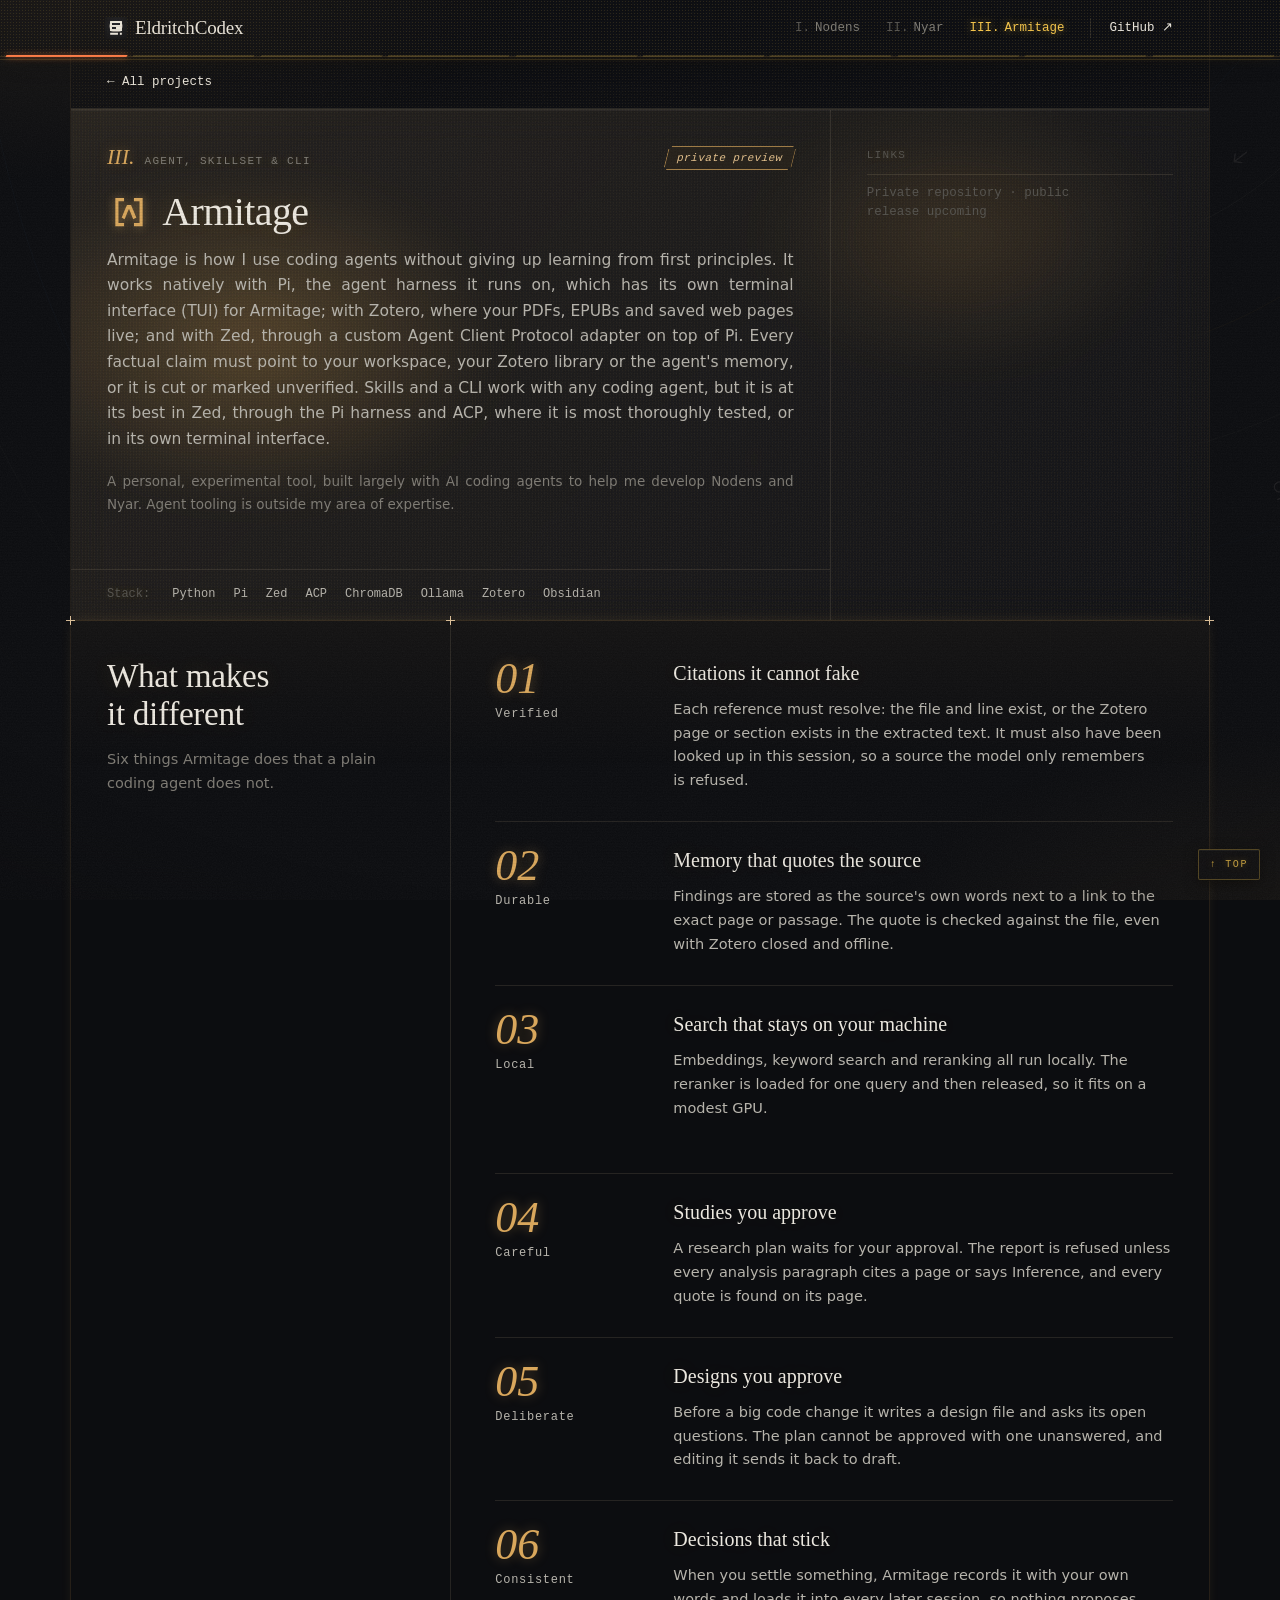
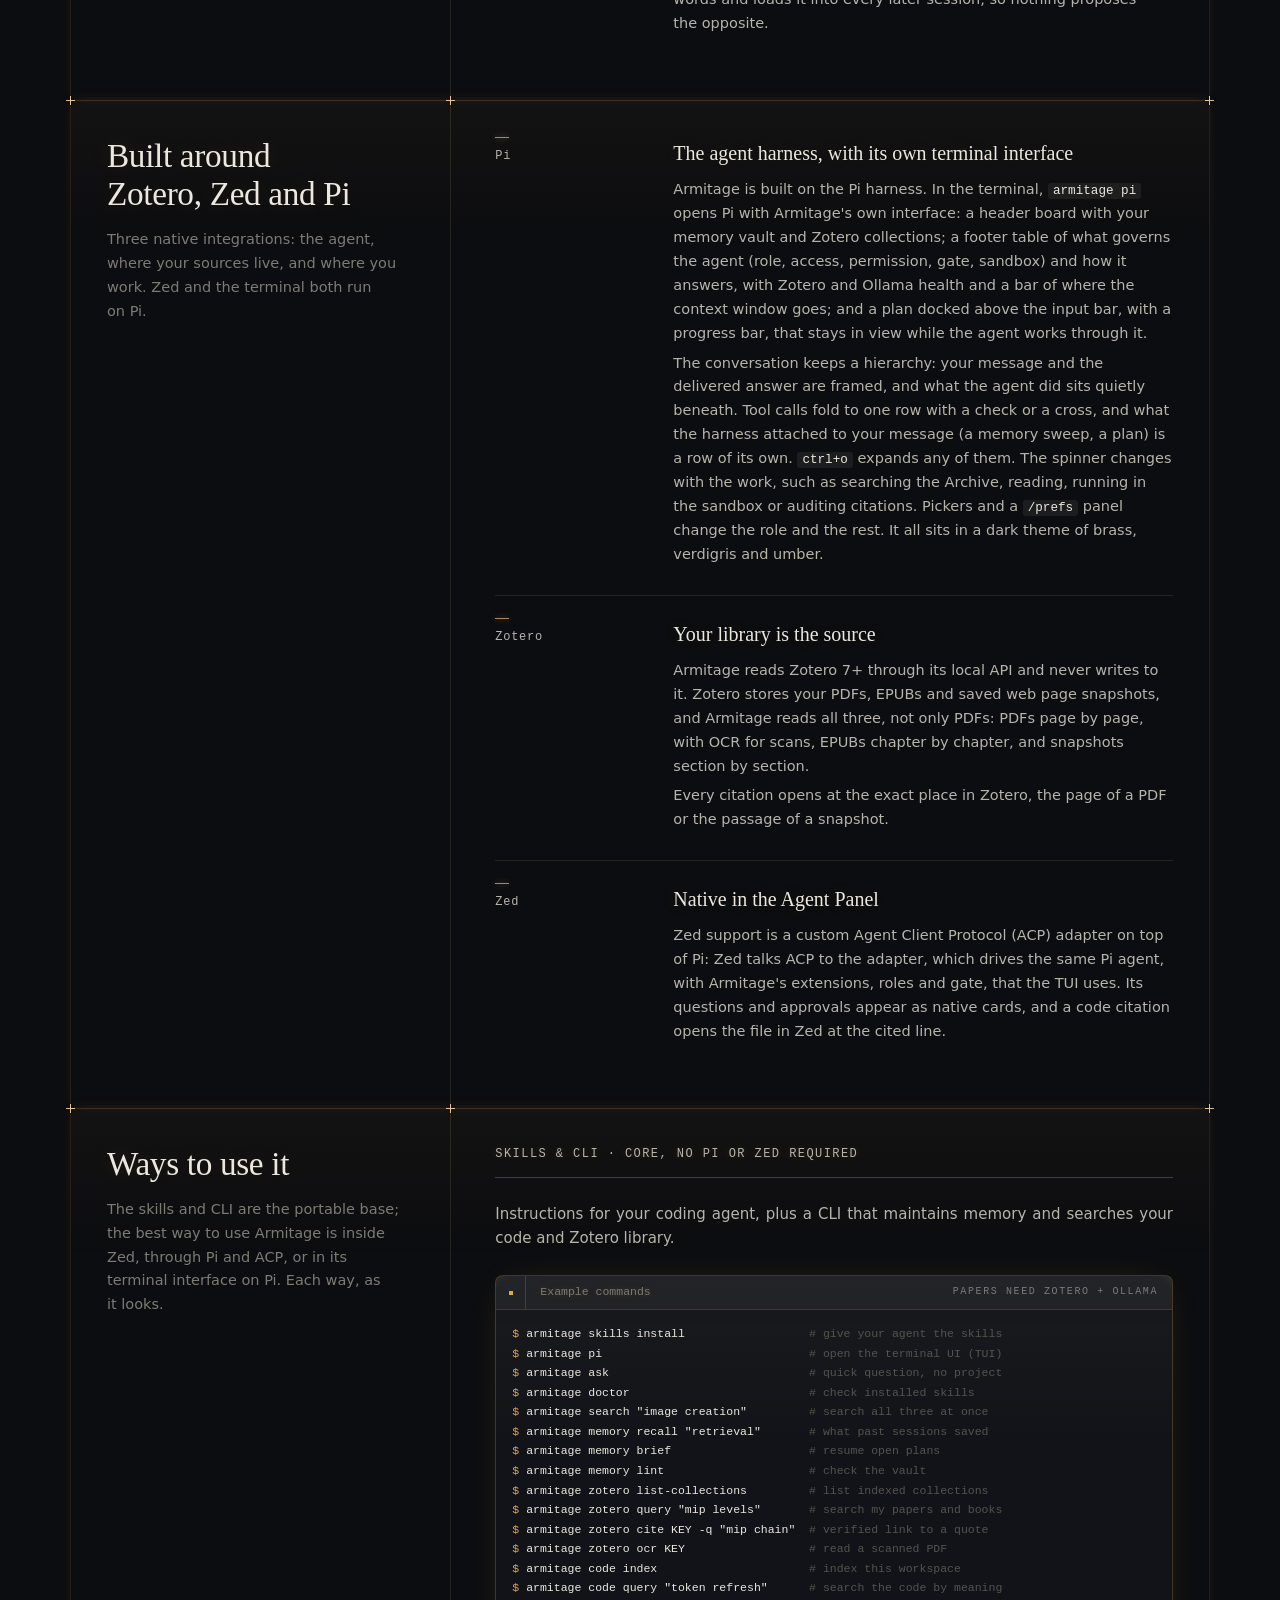
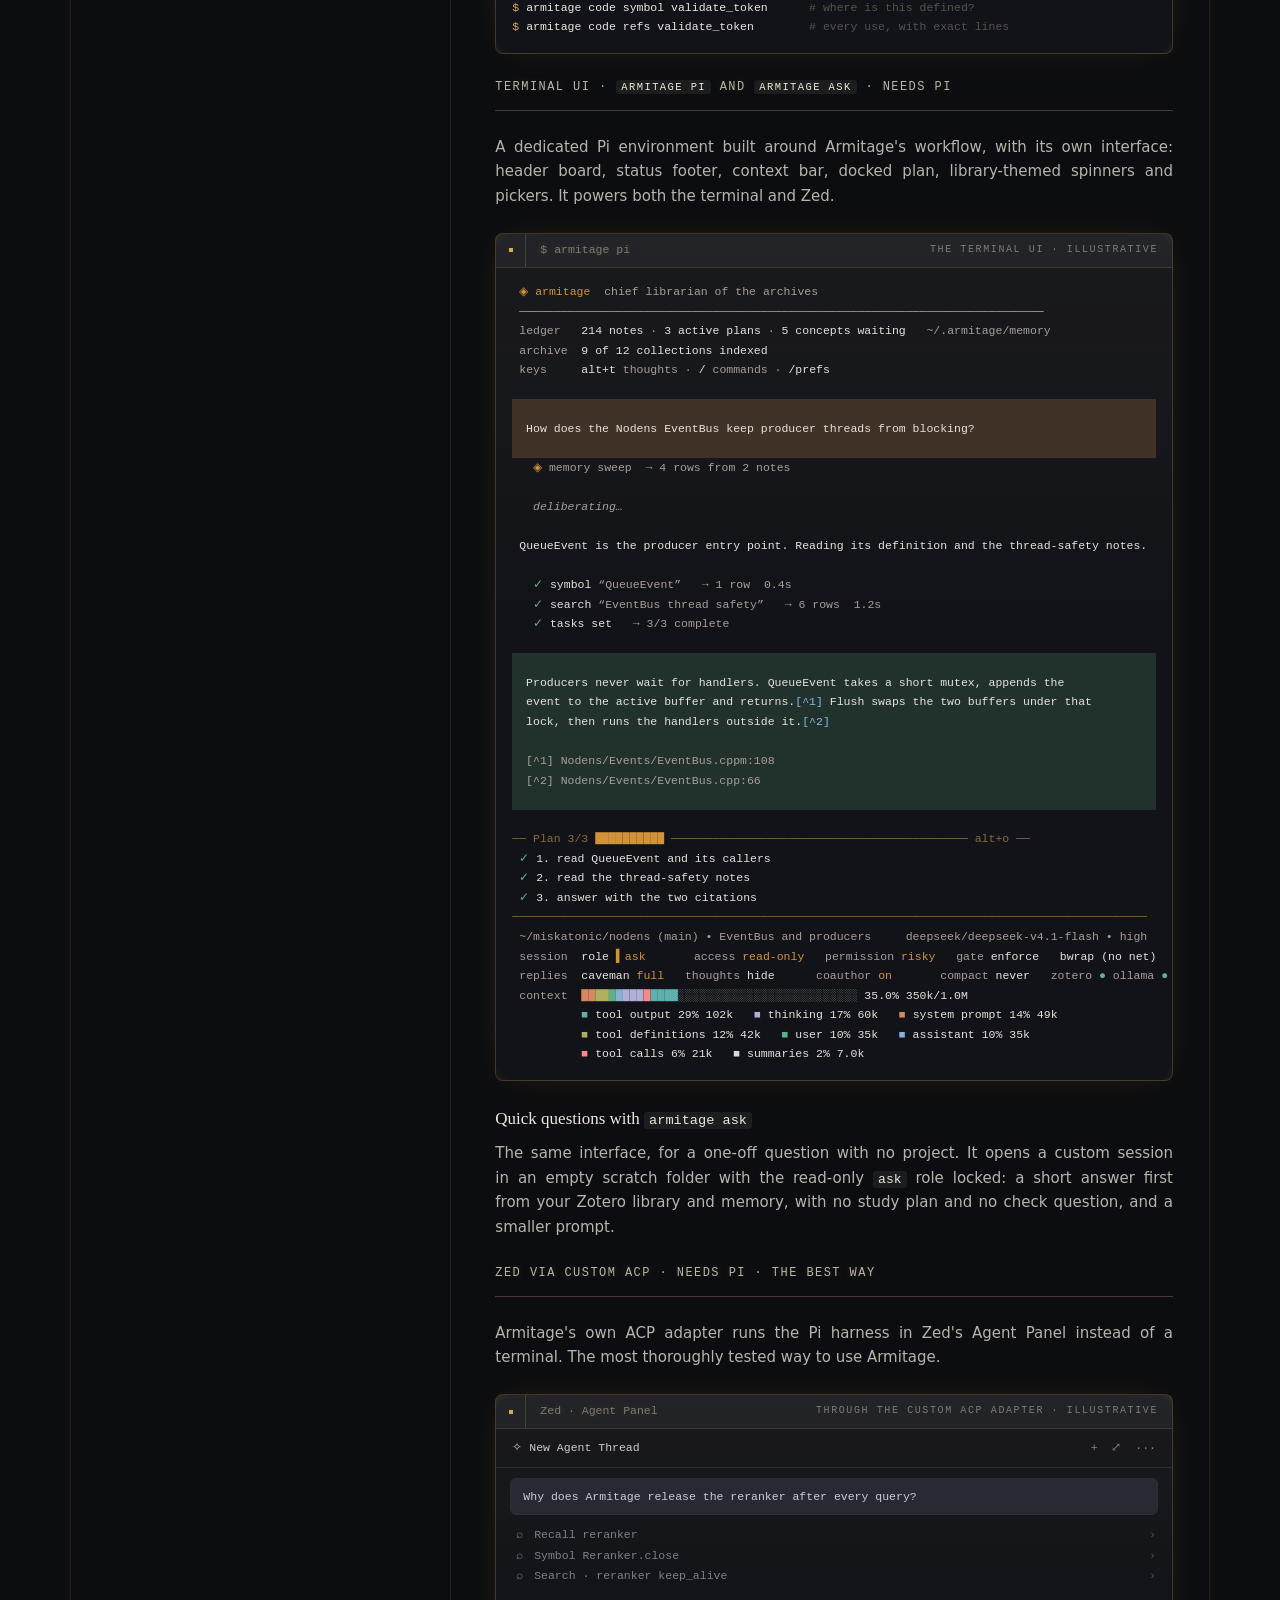
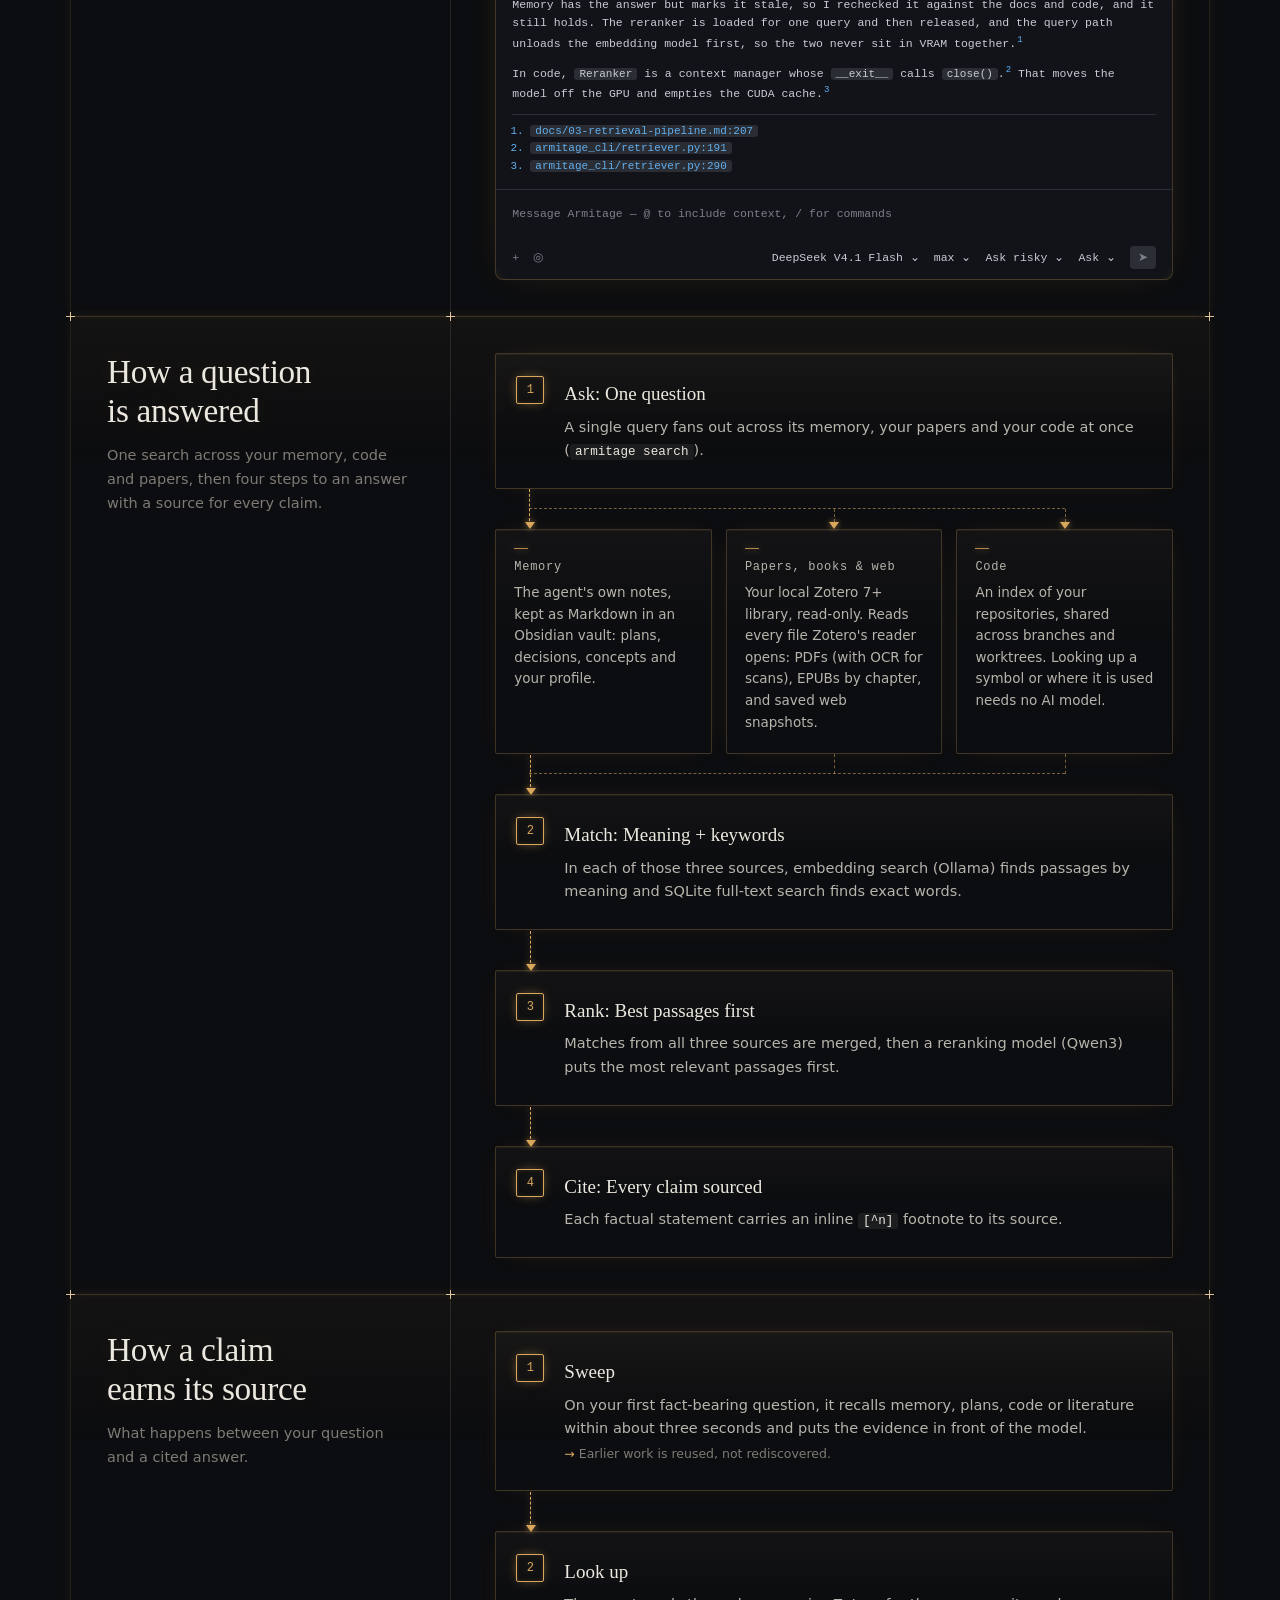
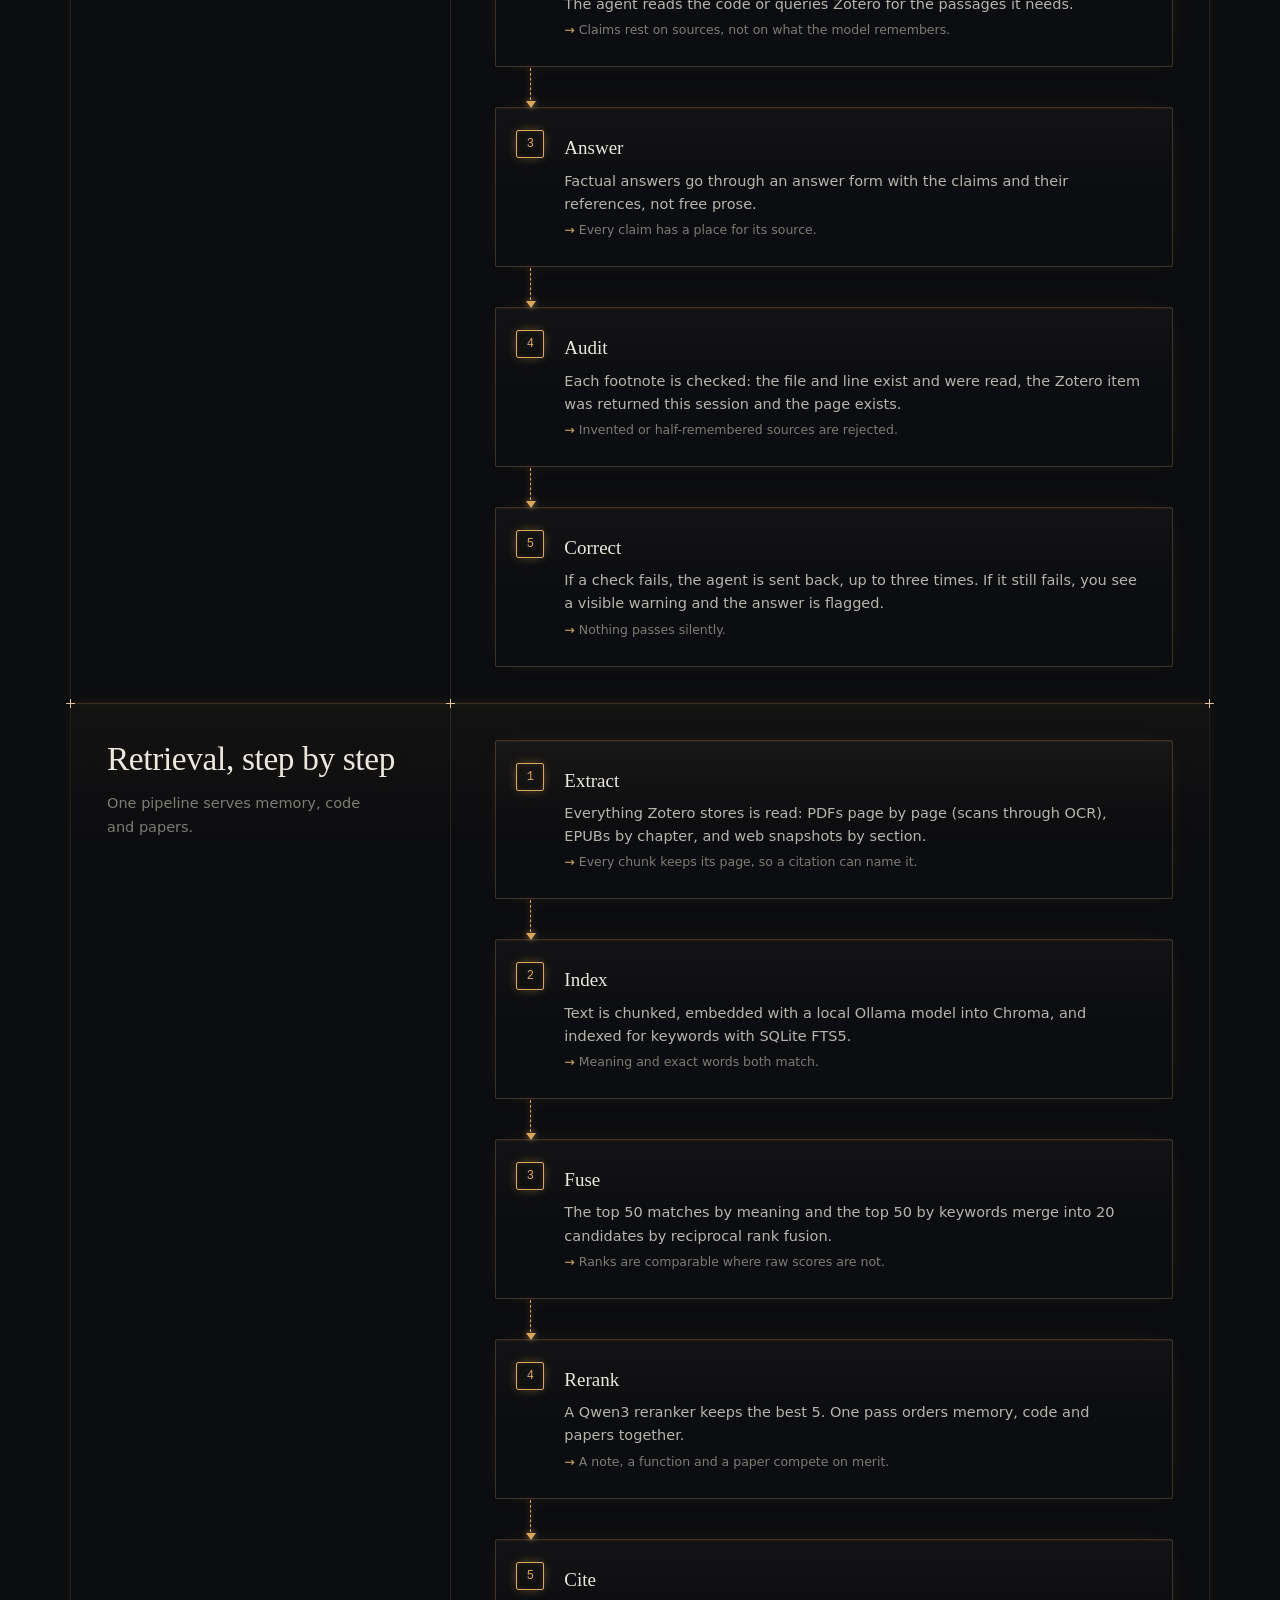
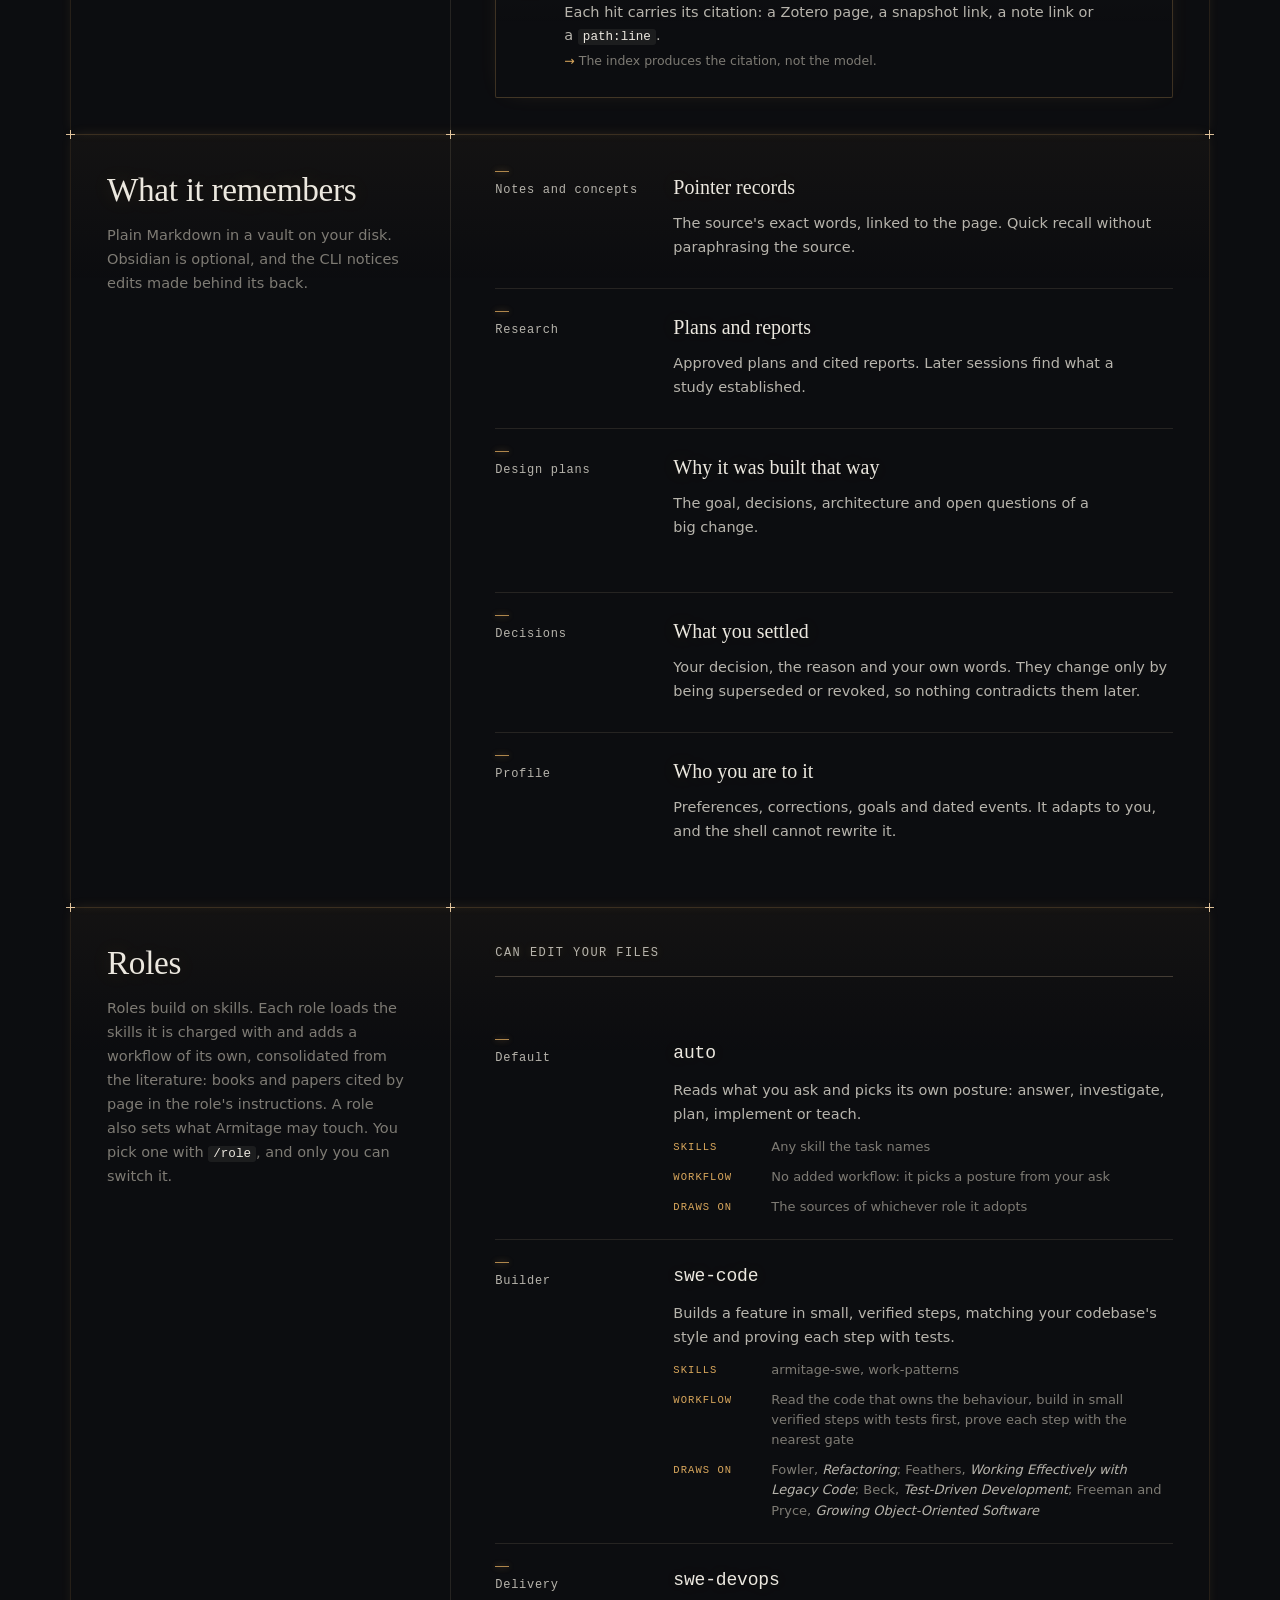
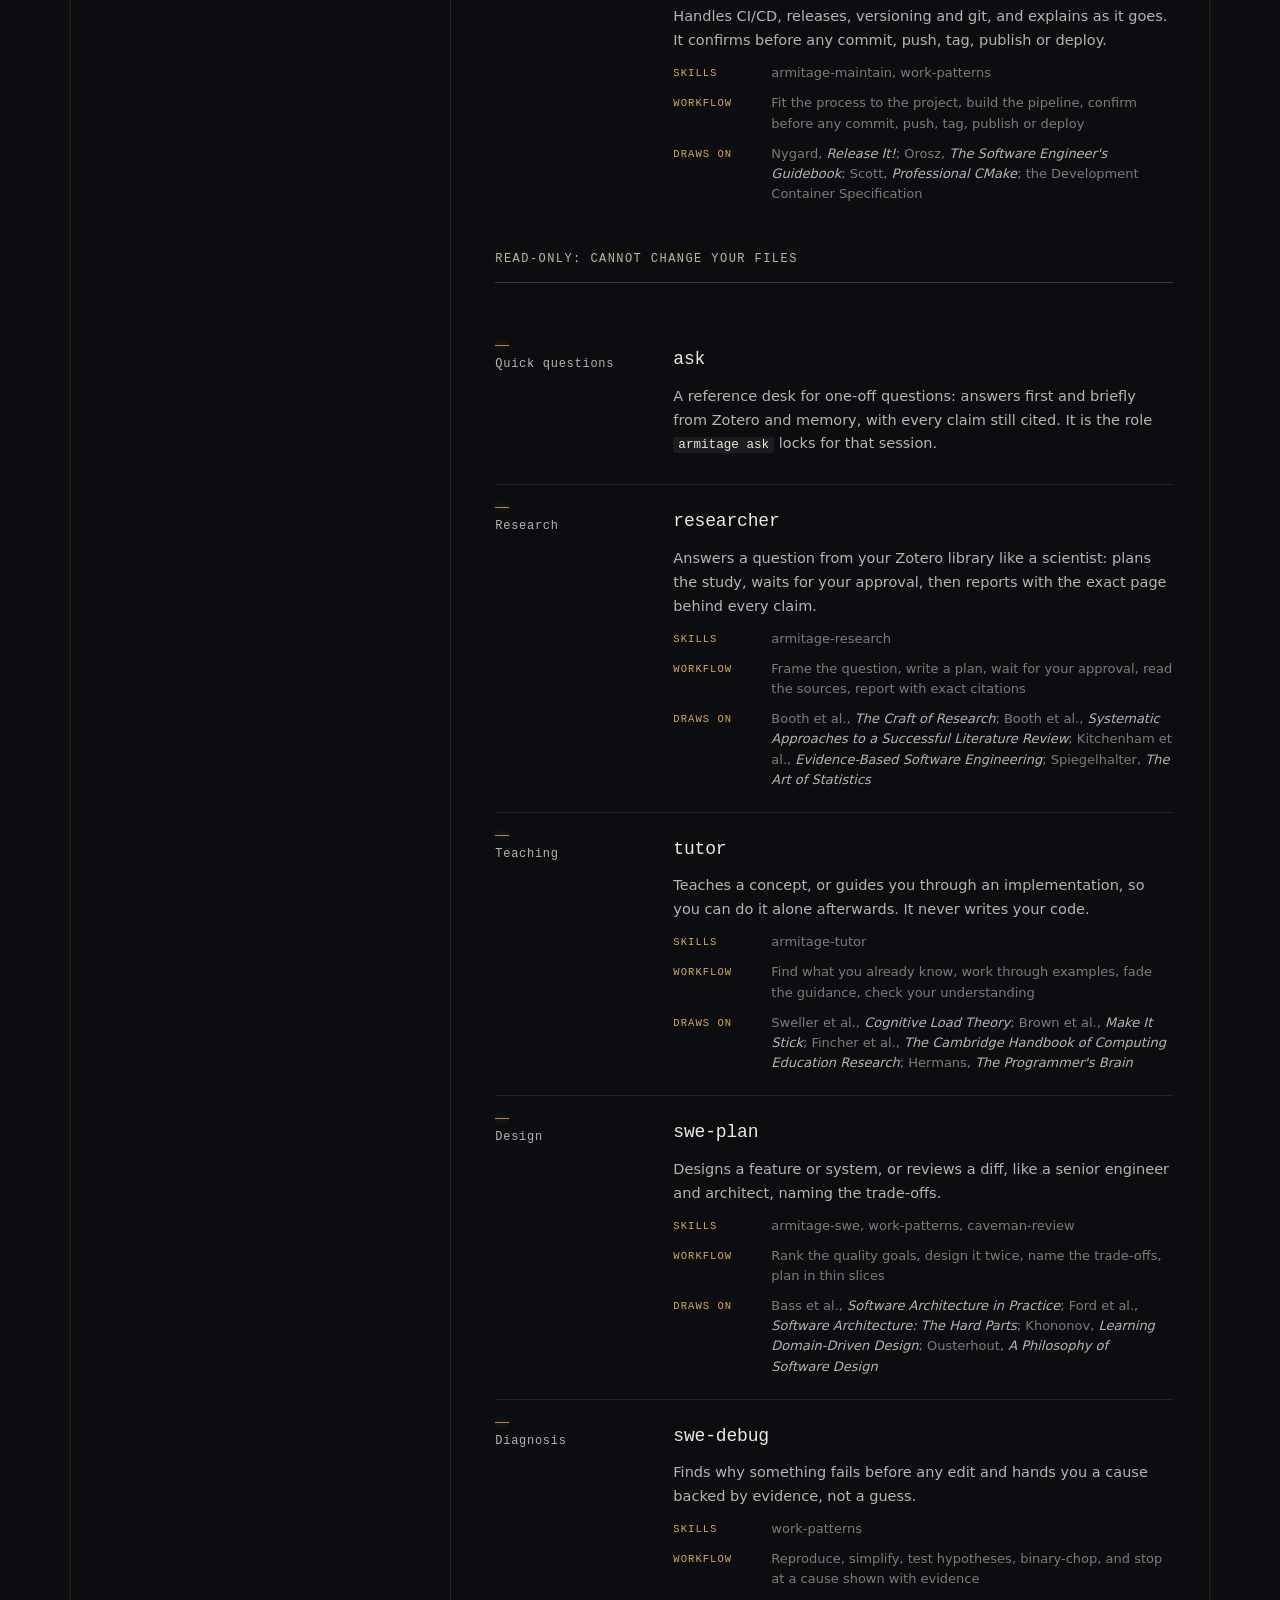
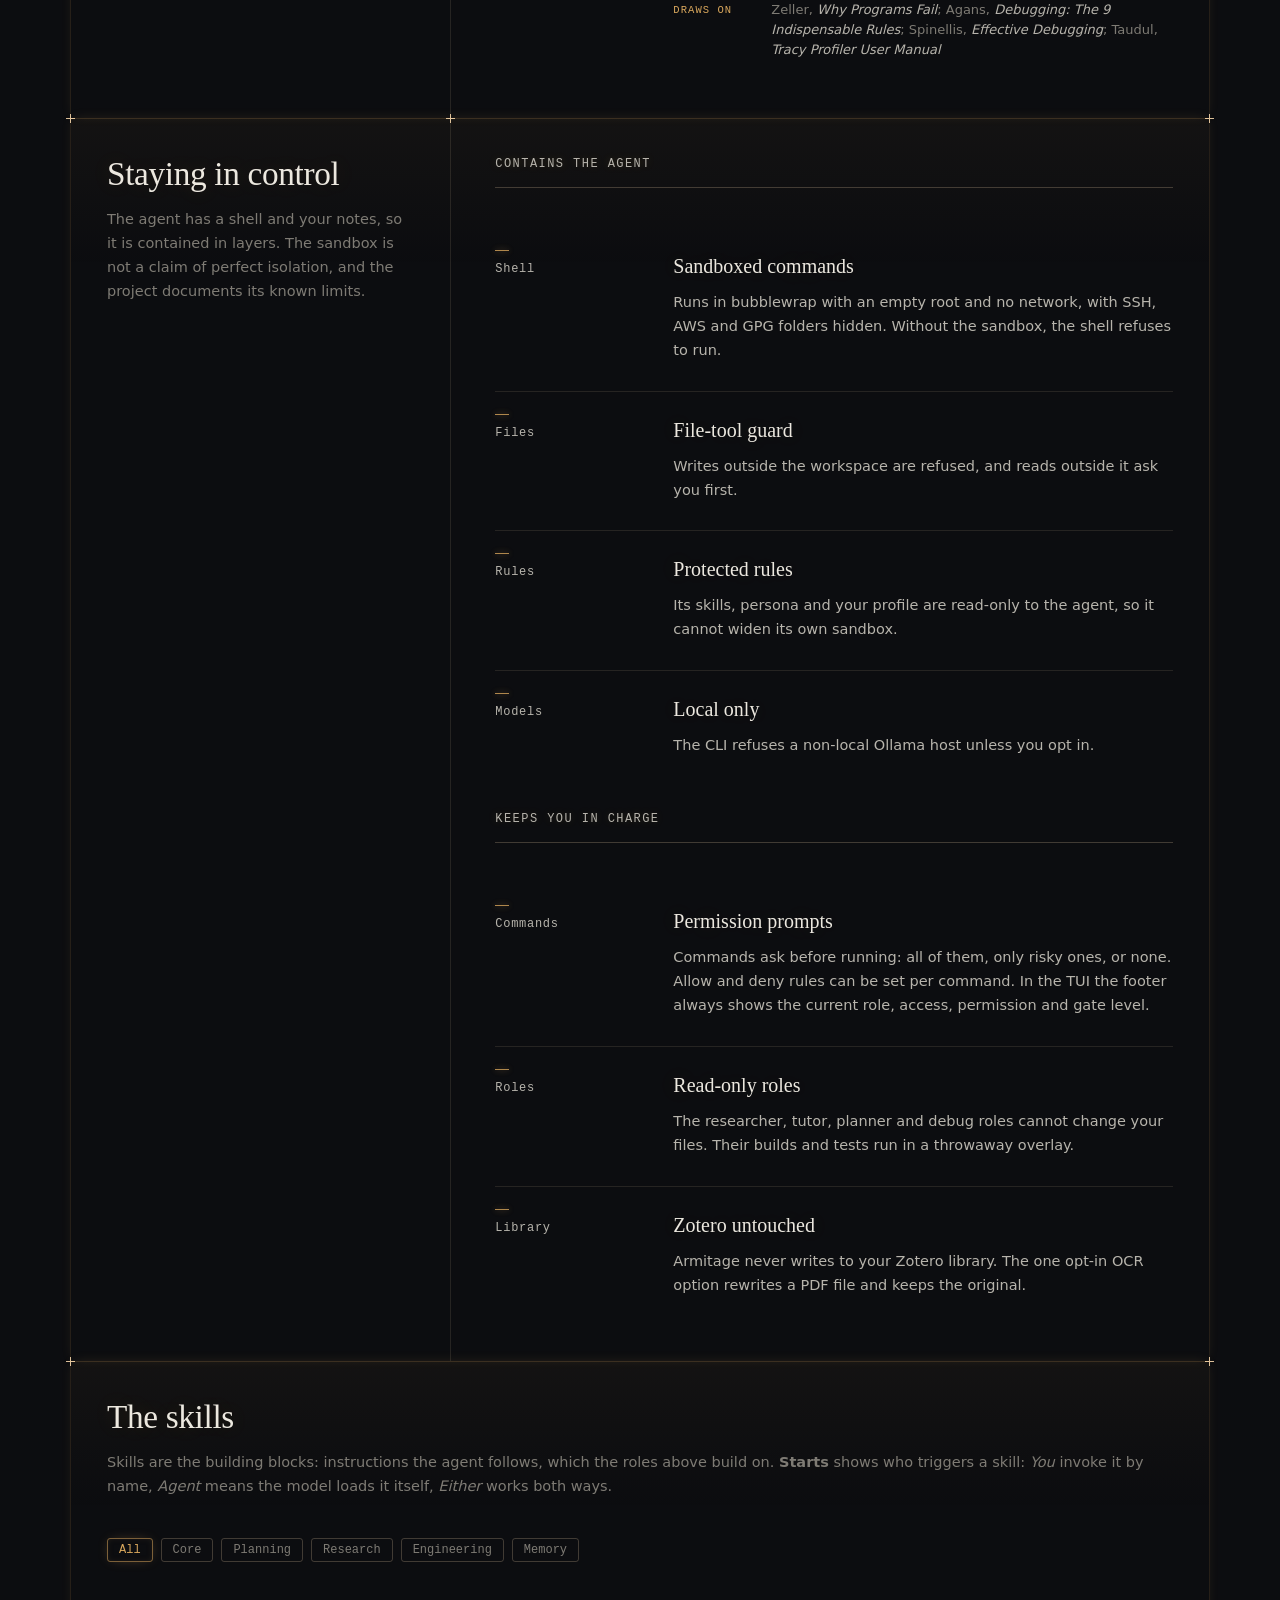
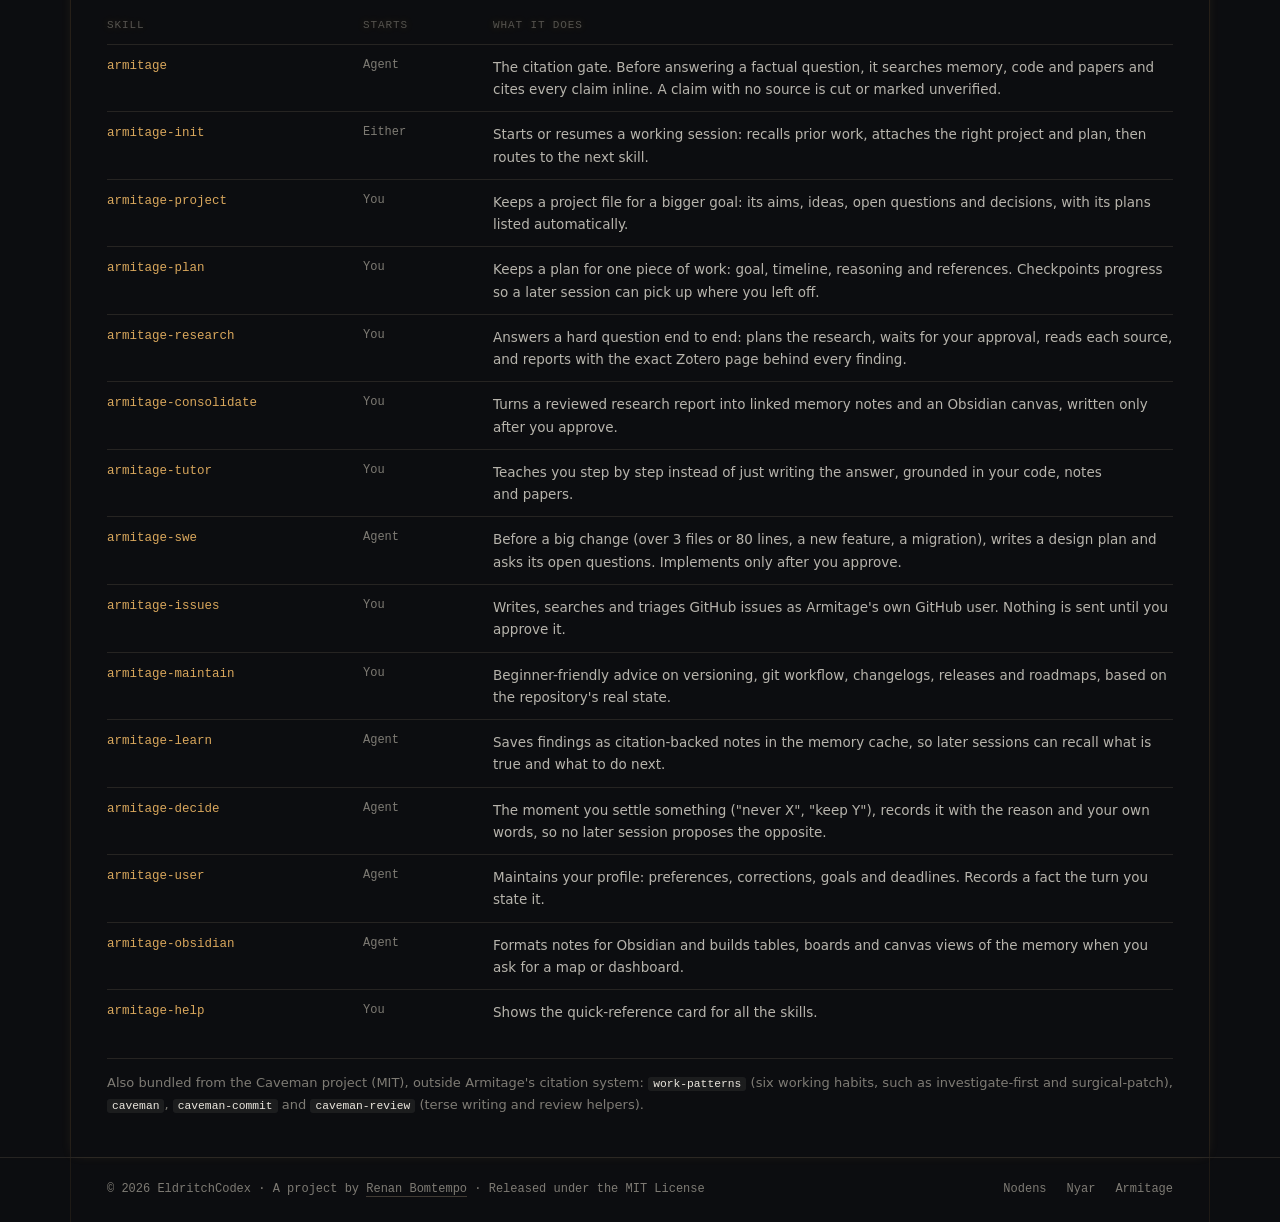
==== commit 2aa3a4cc: "feat(site): uniform dot mesh, pixelated Nyar triangle, tag corners, TOP key, status slabs - Overview" ====
--- a/armitage/index.html
+++ b/armitage/index.html
@@ -10,15 +10,15 @@
         content="default-src 'self'; script-src 'self' https://www.googletagmanager.com; style-src 'self' https://fonts.googleapis.com; font-src https://fonts.gstatic.com; img-src 'self' data: https://*.doubleclick.net https://www.google.com.br https://www.googletagmanager.com https://*.google-analytics.com https://*.analytics.google.com https://analytics.google.com https://www.google.com; connect-src 'self' https://*.doubleclick.net https://www.google.com.br https://*.google-analytics.com https://*.analytics.google.com https://analytics.google.com https://*.googletagmanager.com https://www.google.com; frame-src https://www.googletagmanager.com; object-src 'none'; base-uri 'self'; form-action 'none'">
     <meta name="referrer" content="strict-origin-when-cross-origin">
 
-    <script src="../js/gtm.js?v=39" defer></script>
+    <script src="../js/gtm.js?v=54" defer></script>
 
     <link rel="preconnect" href="https://fonts.googleapis.com">
     <link rel="preconnect" href="https://fonts.gstatic.com" crossorigin>
     <link href="https://fonts.googleapis.com/css2?family=Fraunces:ital,opsz,wght@0,9..144,300..600;1,9..144,300..600&family=IBM+Plex+Mono:wght@400;500&family=IBM+Plex+Sans:wght@400;500&display=swap"
         rel="stylesheet" media="print" id="google-fonts">
     <noscript><link href="https://fonts.googleapis.com/css2?family=Fraunces:ital,opsz,wght@0,9..144,300..600;1,9..144,300..600&family=IBM+Plex+Mono:wght@400;500&family=IBM+Plex+Sans:wght@400;500&display=swap" rel="stylesheet"></noscript>
-    <link rel="stylesheet" href="../css/style.css?v=39">
-    <link rel="stylesheet" href="../css/vfd.css?v=39">
+    <link rel="stylesheet" href="../css/style.css?v=54">
+    <link rel="stylesheet" href="../css/vfd.css?v=54">
     <link rel="icon" href="../assets/favicon.svg" type="image/svg+xml">
 
     <title>Armitage · EldritchCodex</title>
@@ -931,9 +931,9 @@
 armitage code refs validate_token        # every use, with exact lines
 </script>
 
-    <script src="../js/bg-field.js?v=39" defer></script>
-    <script src="../js/main.js?v=39" defer></script>
-    <script src="../js/vfd.js?v=39" defer></script>
+    <script src="../js/bg-field.js?v=54" defer></script>
+    <script src="../js/main.js?v=54" defer></script>
+    <script src="../js/vfd.js?v=54" defer></script>
 </body>
 
 </html>
--- a/css/style.css
+++ b/css/style.css
@@ -1273,6 +1273,7 @@
     width: 100%;
     height: 100%;
     display: block;
+    image-rendering: pixelated;
 }
 
 .stage-caption {
--- a/css/vfd.css
+++ b/css/vfd.css
@@ -267,16 +267,20 @@
     }
 }
 
-/* The project bar, the overview bar and the back bar are buttons as a whole: a fine dot mesh fills them, and it brightens on hover. */
+/* The project bars and the back bar are buttons as a whole, filled with the same fine dot mesh as the project
+   headers (same colour and strength, on the same screen-fixed grid). The overview bar sits inside a project
+   header, so it shows that header's mesh and adds no second one on top. */
 .hero-project,
 .hero-project:hover,
-.chapter-cta,
-.chapter-cta:hover,
 .crumb a,
 .crumb a:hover {
-    background-image: radial-gradient(color-mix(in srgb, var(--tone, var(--vfd)) 9%, transparent) 0.6px, transparent 1px);
+    background-image: radial-gradient(rgba(var(--vfd-rgb), 0.08) 0.6px, transparent 1px);
     background-size: 3px 3px;
     background-attachment: fixed;
+    transition: background-color 0.18s, color 0.18s;
+}
+
+.chapter-cta {
     transition: background-color 0.18s, color 0.18s;
 }
 
@@ -337,29 +341,31 @@
     background-attachment: fixed;
 }
 
-/* Back to top is plain text: no box, no slant, no dot mesh. */
+/* Back to top is a small key, like the ones in the header, with its own backing so it stays legible over text. */
 .to-top {
     width: auto;
     height: auto;
-    padding: 0 2px;
+    padding: 7px 11px 6px;
     transform: none;
-    border: 0;
-    background: none;
-    box-shadow: none;
-    backdrop-filter: none;
-    -webkit-backdrop-filter: none;
+    border: 1px solid rgba(var(--vfd-rgb), 0.3);
+    border-radius: 2px;
+    background: color-mix(in srgb, var(--bg) 88%, transparent);
+    box-shadow: inset 0 1px 0 rgba(255, 255, 255, 0.05), 0 4px 14px rgba(0, 0, 0, 0.55);
+    backdrop-filter: blur(8px);
+    -webkit-backdrop-filter: blur(8px);
     font-family: var(--font-mono);
     font-size: 10px;
     letter-spacing: 0.16em;
-    color: rgba(var(--vfd-rgb), 0.75);
+    color: rgba(var(--vfd-rgb), 0.85);
     text-shadow: 0 0 6px rgba(var(--vfd-rgb), 0.35);
     opacity: 1;
 }
 
 .to-top:hover,
 .to-top:focus-visible {
-    background: none;
-    box-shadow: none;
+    background: color-mix(in srgb, var(--bg) 88%, rgba(var(--vfd-rgb), 0.14));
+    border-color: rgba(var(--vfd-rgb), 0.55);
+    box-shadow: inset 0 1px 0 rgba(255, 255, 255, 0.05), 0 4px 14px rgba(0, 0, 0, 0.55), 0 0 12px -4px rgba(var(--vfd-rgb), 0.5);
     color: var(--vfd);
     text-shadow: 0 0 10px rgba(var(--vfd-rgb), 0.7);
 }
@@ -375,3 +381,47 @@
     background-attachment: fixed, scroll;
 }
 
+/* ==========================================================================
+   Pixel details: stepped corners.
+   ========================================================================== */
+
+/* Tags get stepped corners, like a sprite, instead of rounded ones. */
+.chapter-kicker .tag {
+    border-radius: 0;
+    clip-path: polygon(0 3px, 3px 3px, 3px 0, calc(100% - 3px) 0, calc(100% - 3px) 3px, 100% 3px,
+            100% calc(100% - 3px), calc(100% - 3px) calc(100% - 3px), calc(100% - 3px) 100%,
+            3px 100%, 3px calc(100% - 3px), 0 calc(100% - 3px));
+}
+
+/* ==========================================================================
+   Instrument panel: hairlines, status slabs and rulers, after vector HUD layouts.
+   ========================================================================== */
+
+/* Window title bars read as status slabs: a neutral grey plate, a small lit square in an index cell on
+   the left, a hairline after it, and the right-hand note set as a quiet, tracked readout. */
+.figure-bar {
+    position: relative;
+    padding-left: 44px;
+    background-color: rgba(255, 255, 255, 0.045);
+    background-image: none;
+}
+
+.figure-bar::before {
+    content: "";
+    position: absolute;
+    left: 0;
+    top: 0;
+    bottom: 0;
+    width: 30px;
+    border-right: 1px solid rgba(var(--vfd-rgb), 0.22);
+    background:
+        linear-gradient(var(--vfd), var(--vfd)) center / 4px 4px no-repeat;
+    opacity: 0.85;
+}
+
+.figure-bar>span:last-child {
+    font-size: 10px;
+    letter-spacing: 0.16em;
+    text-transform: uppercase;
+    color: var(--muted);
+}
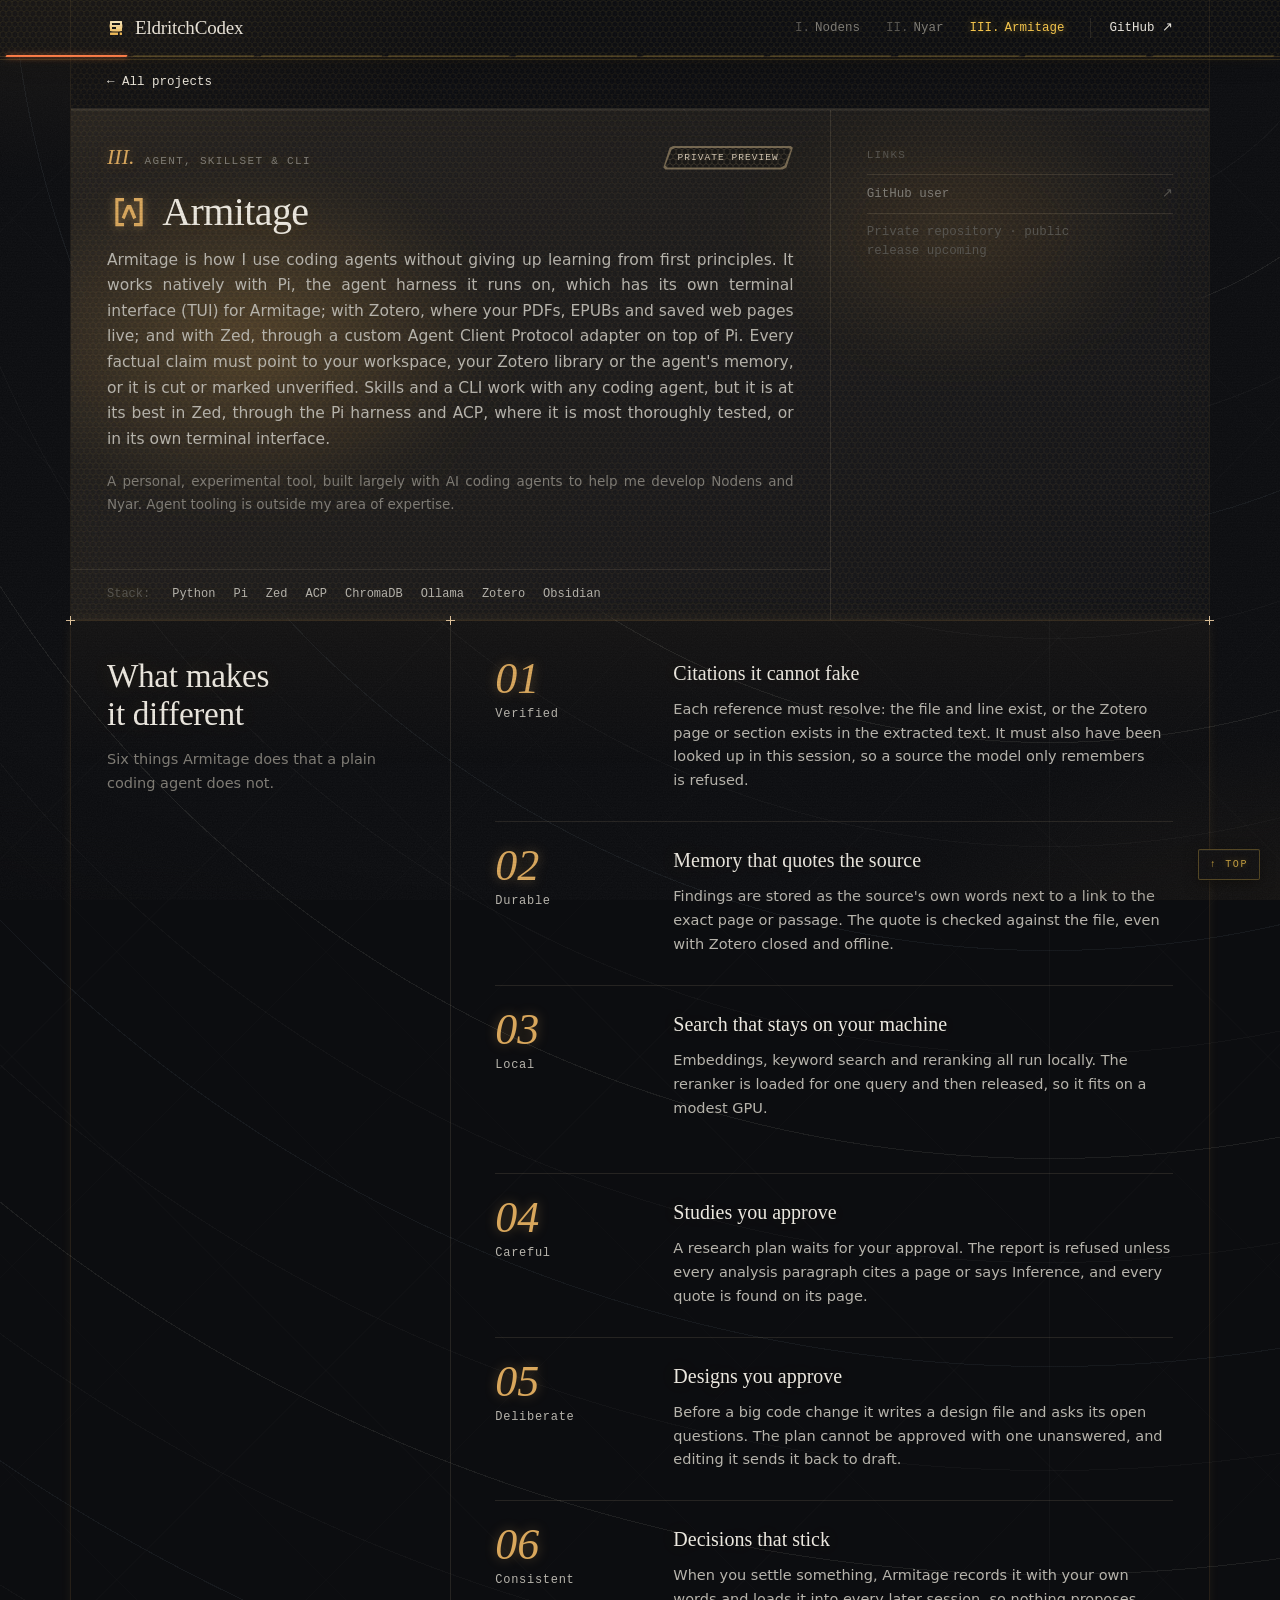
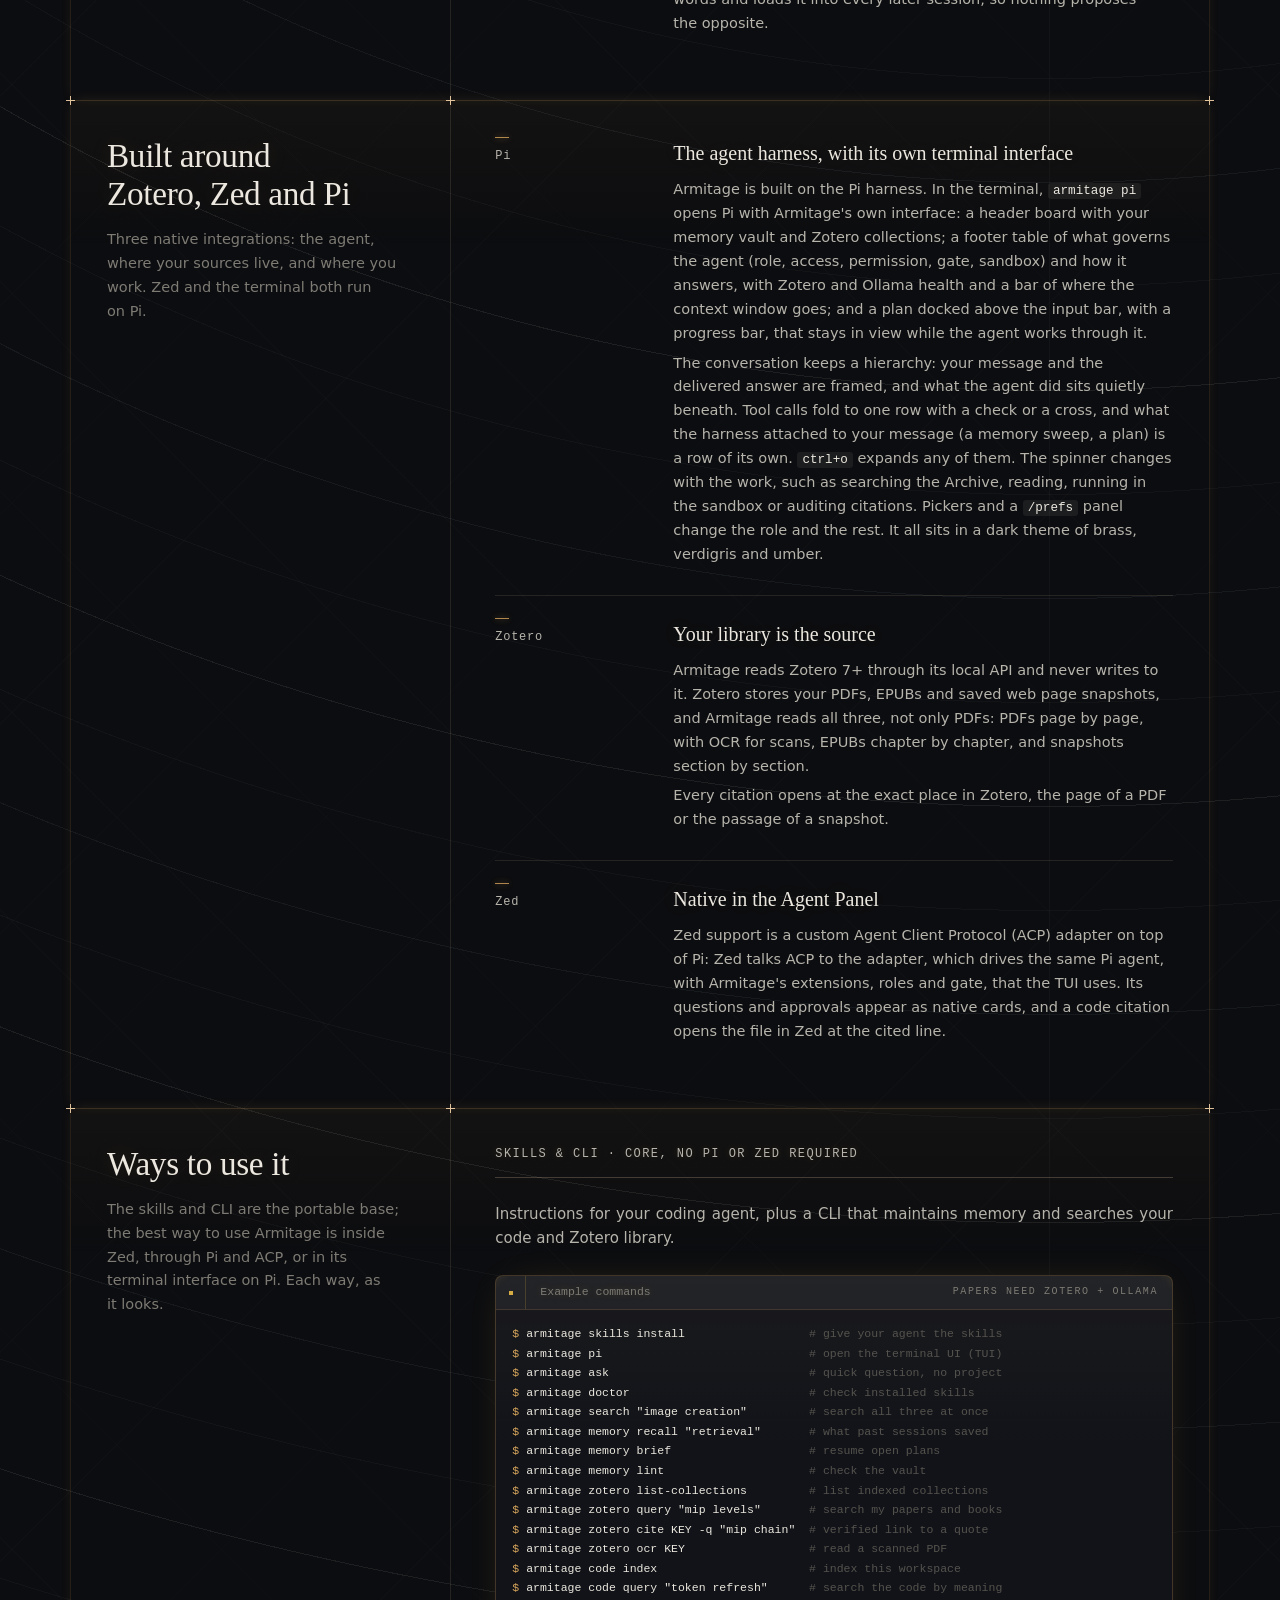
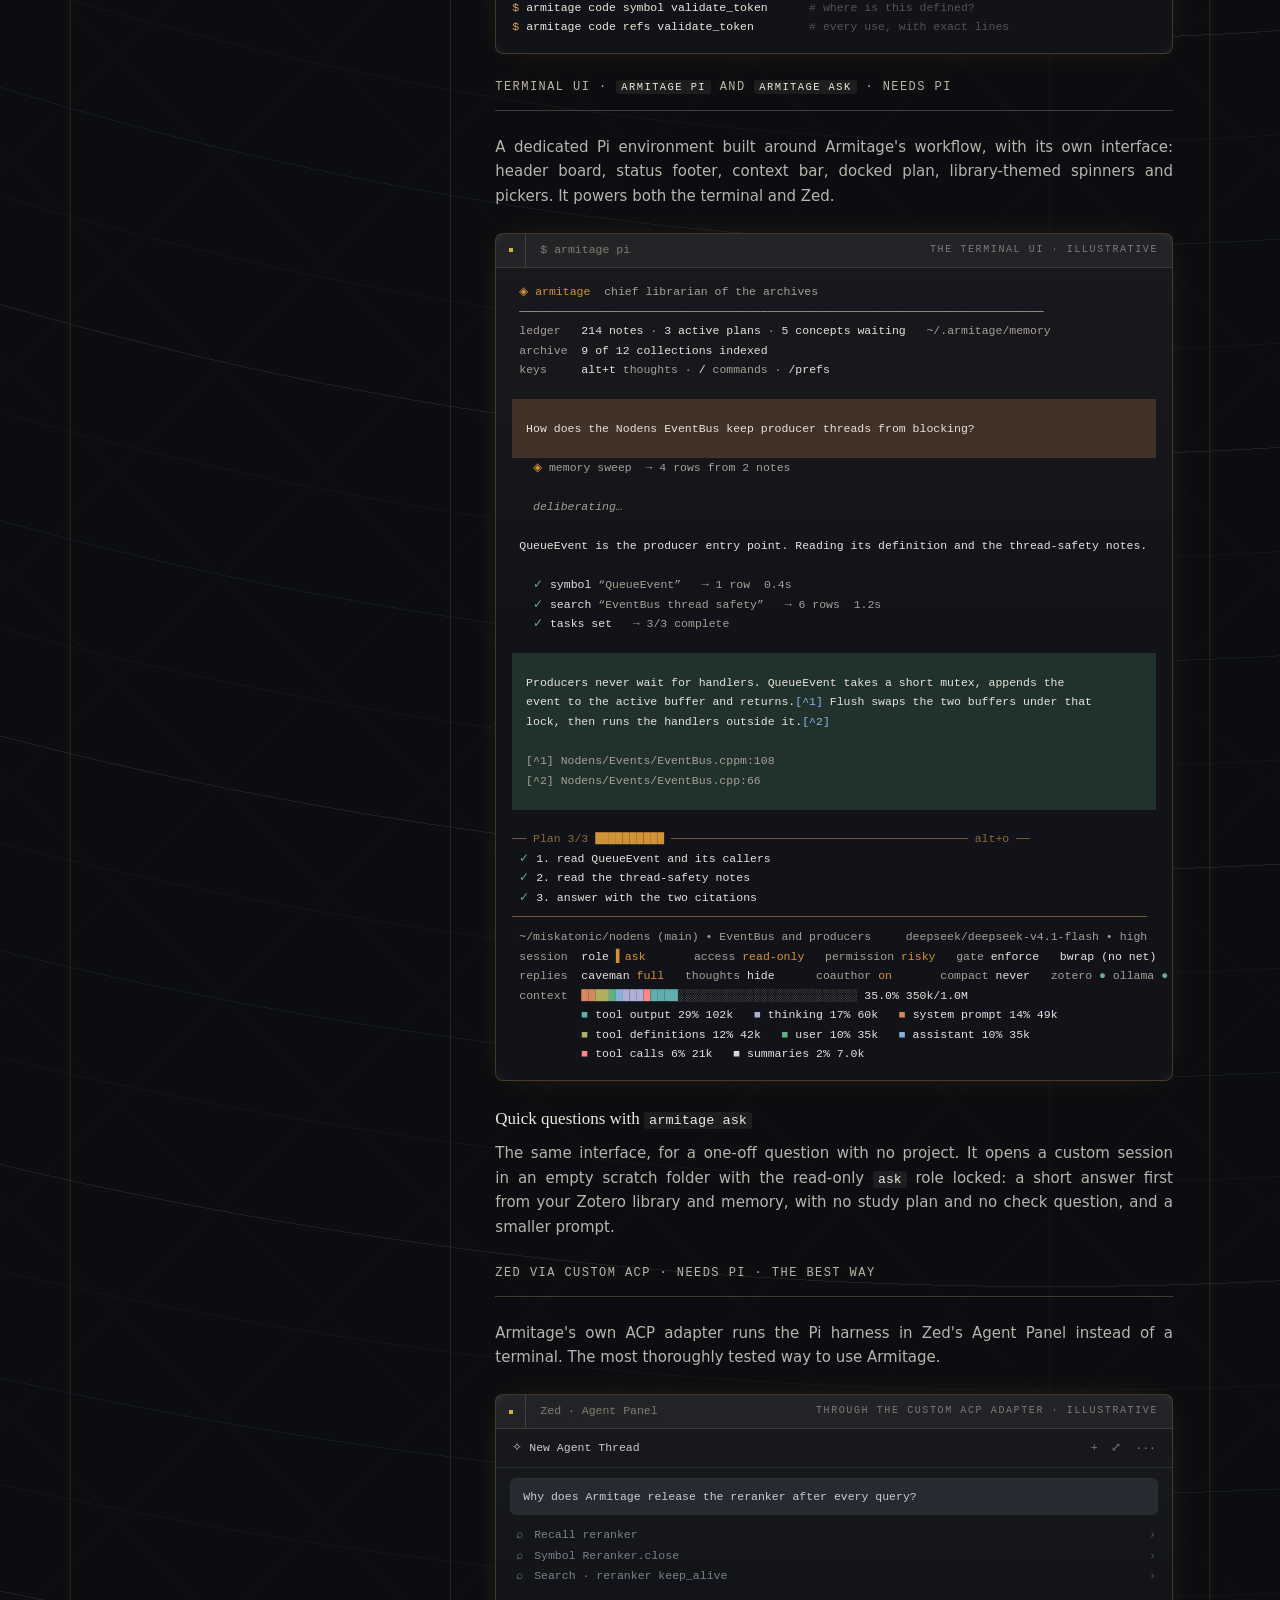
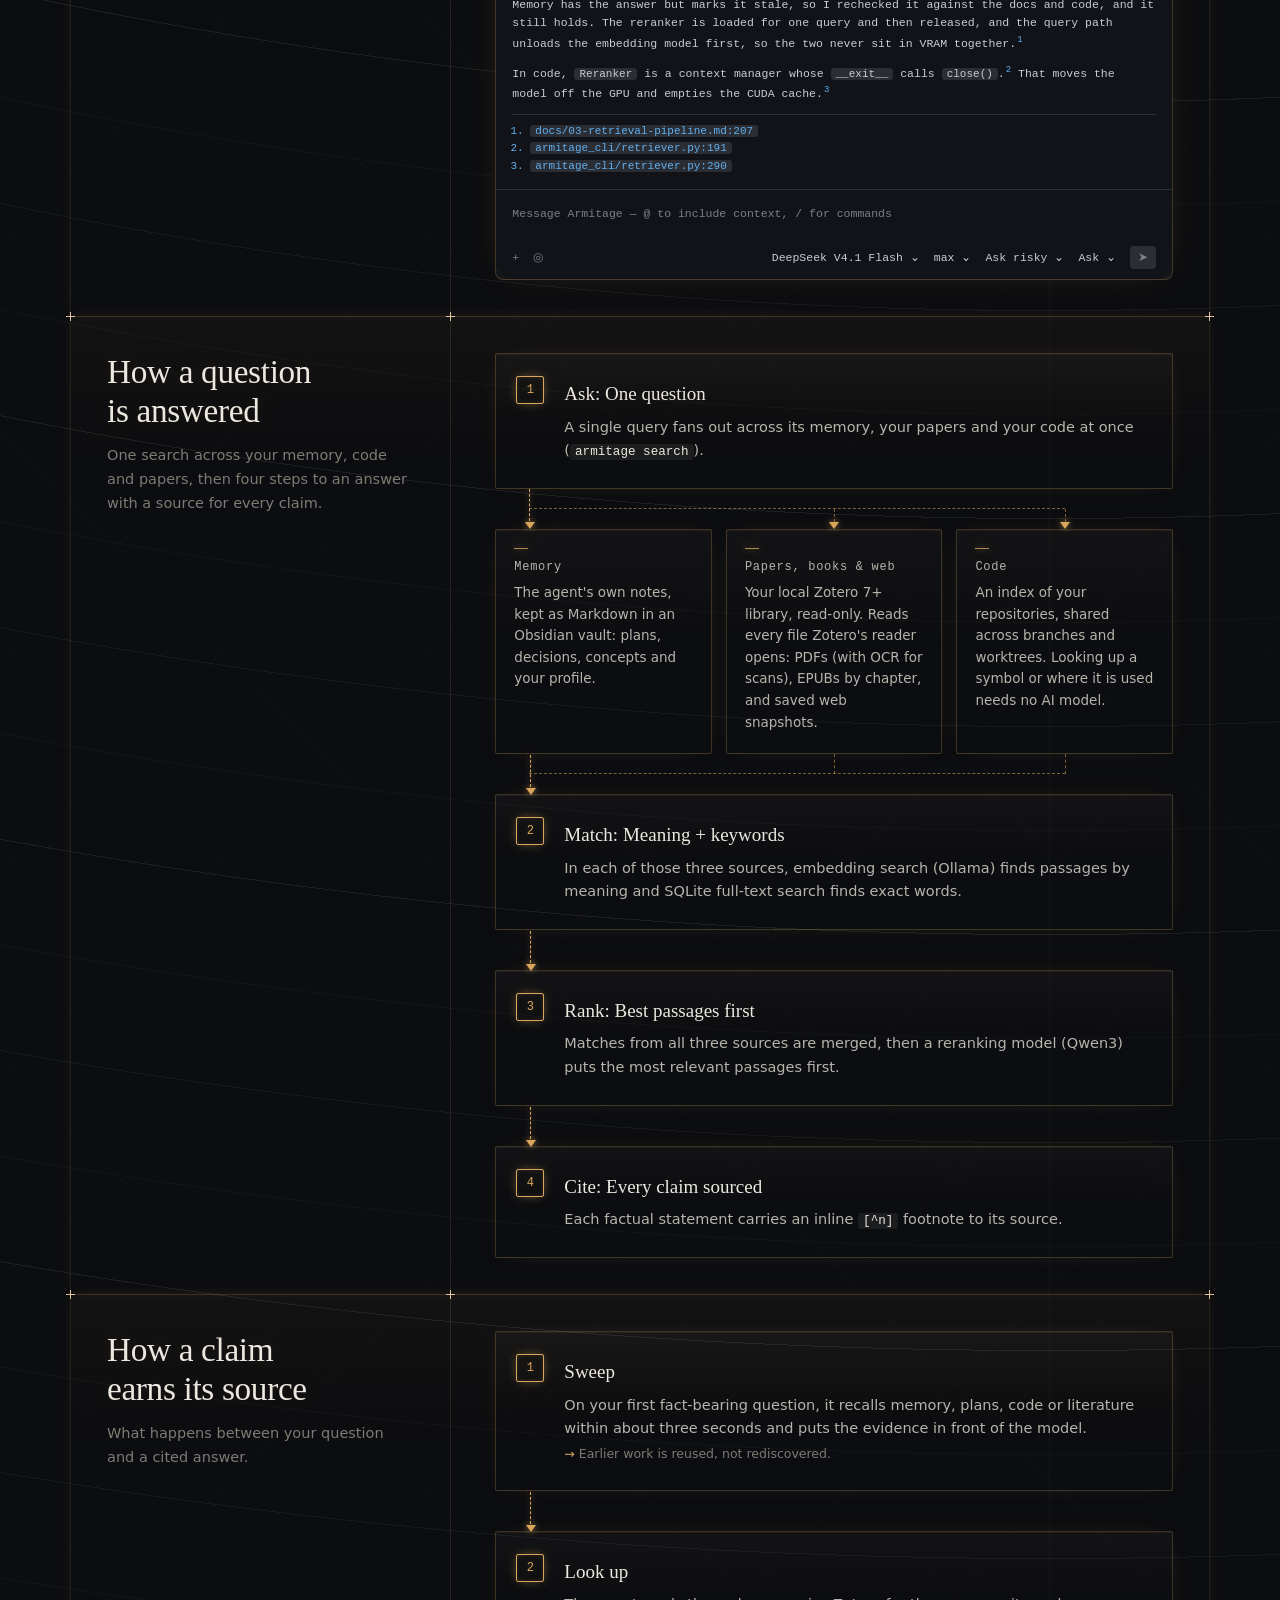
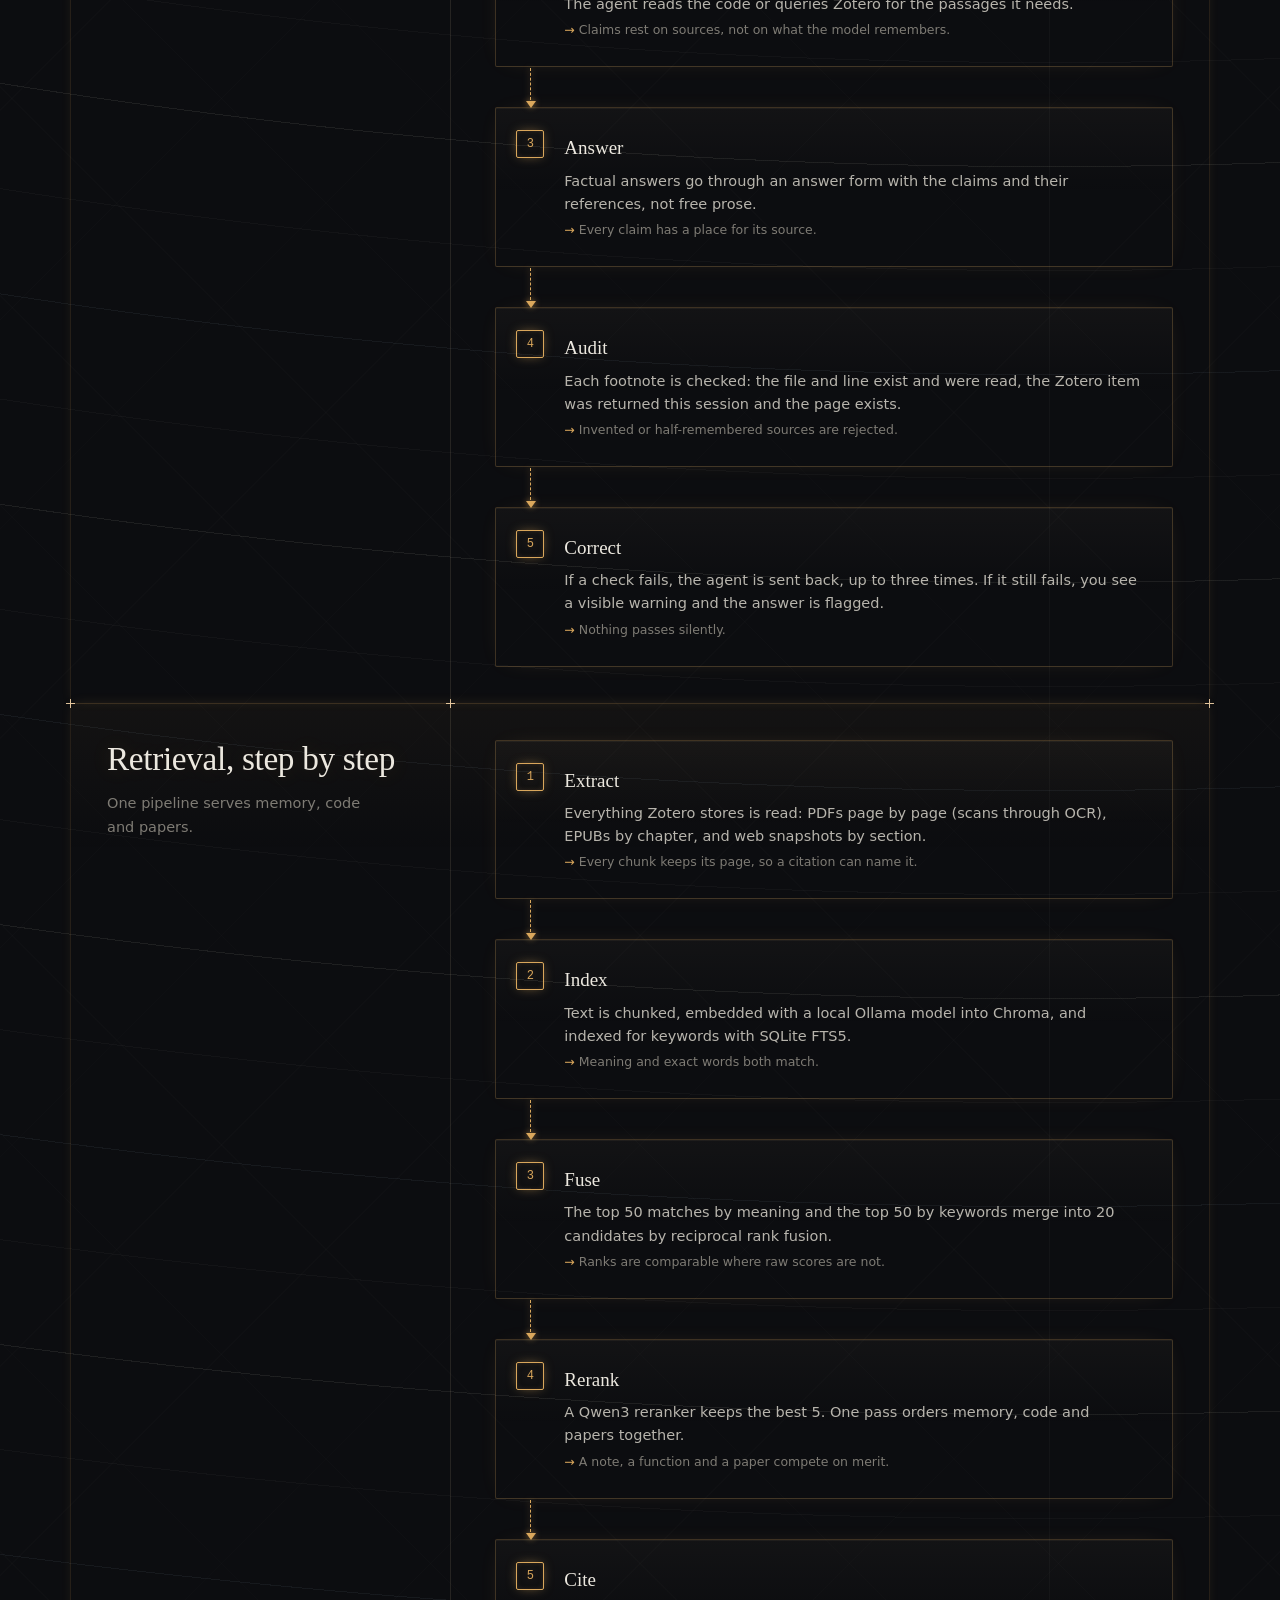
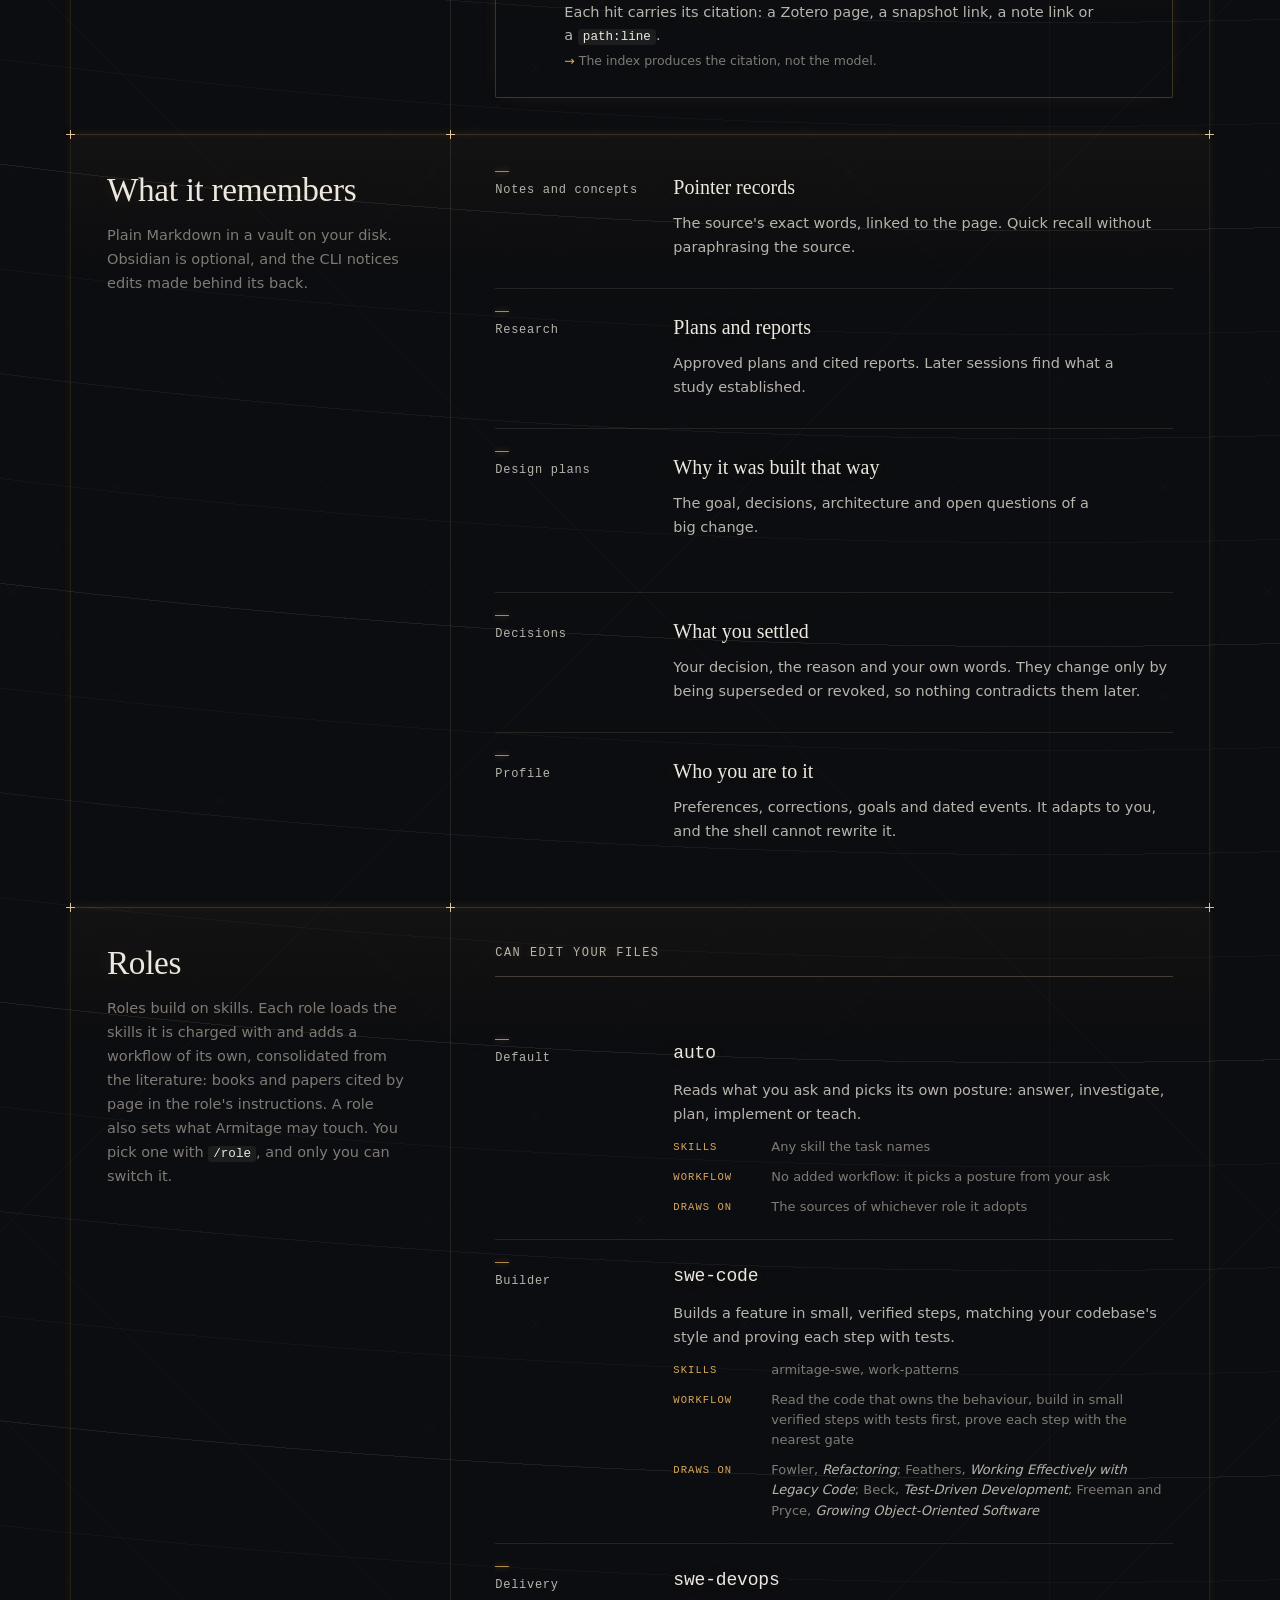
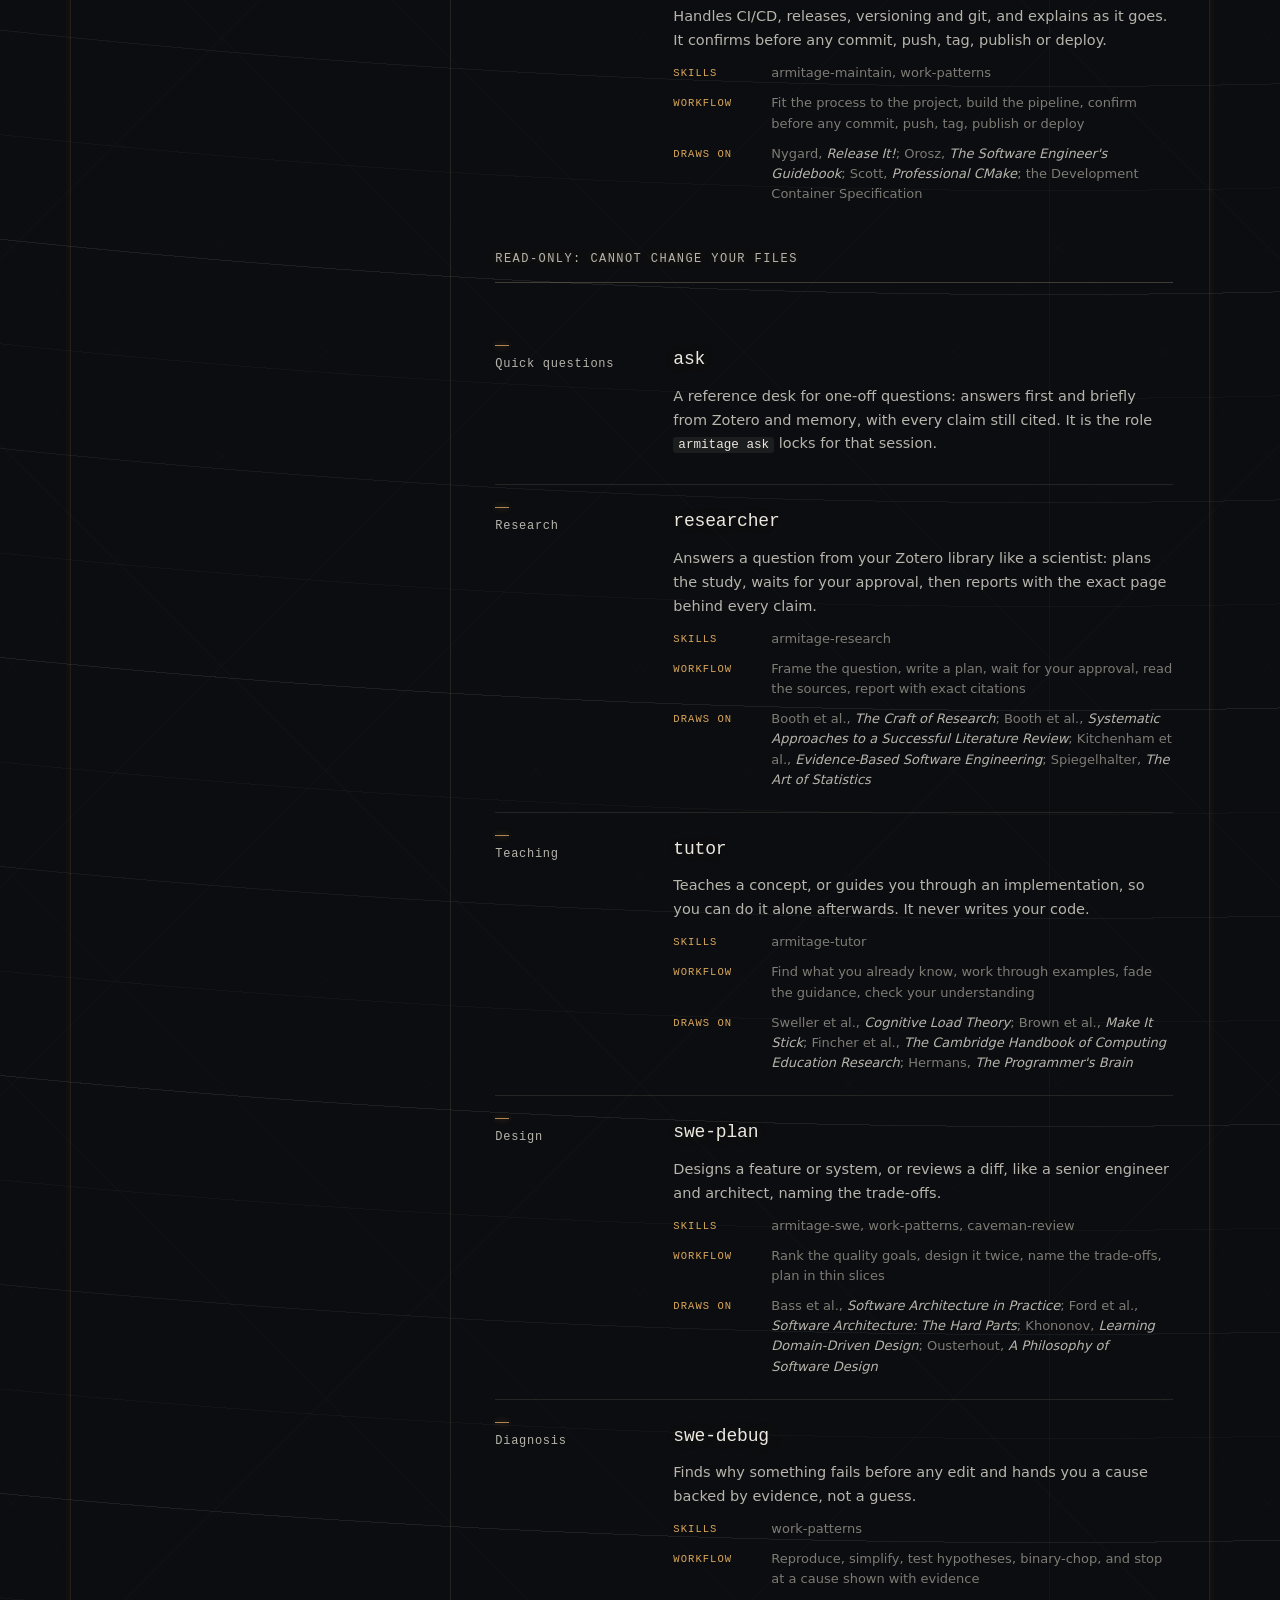
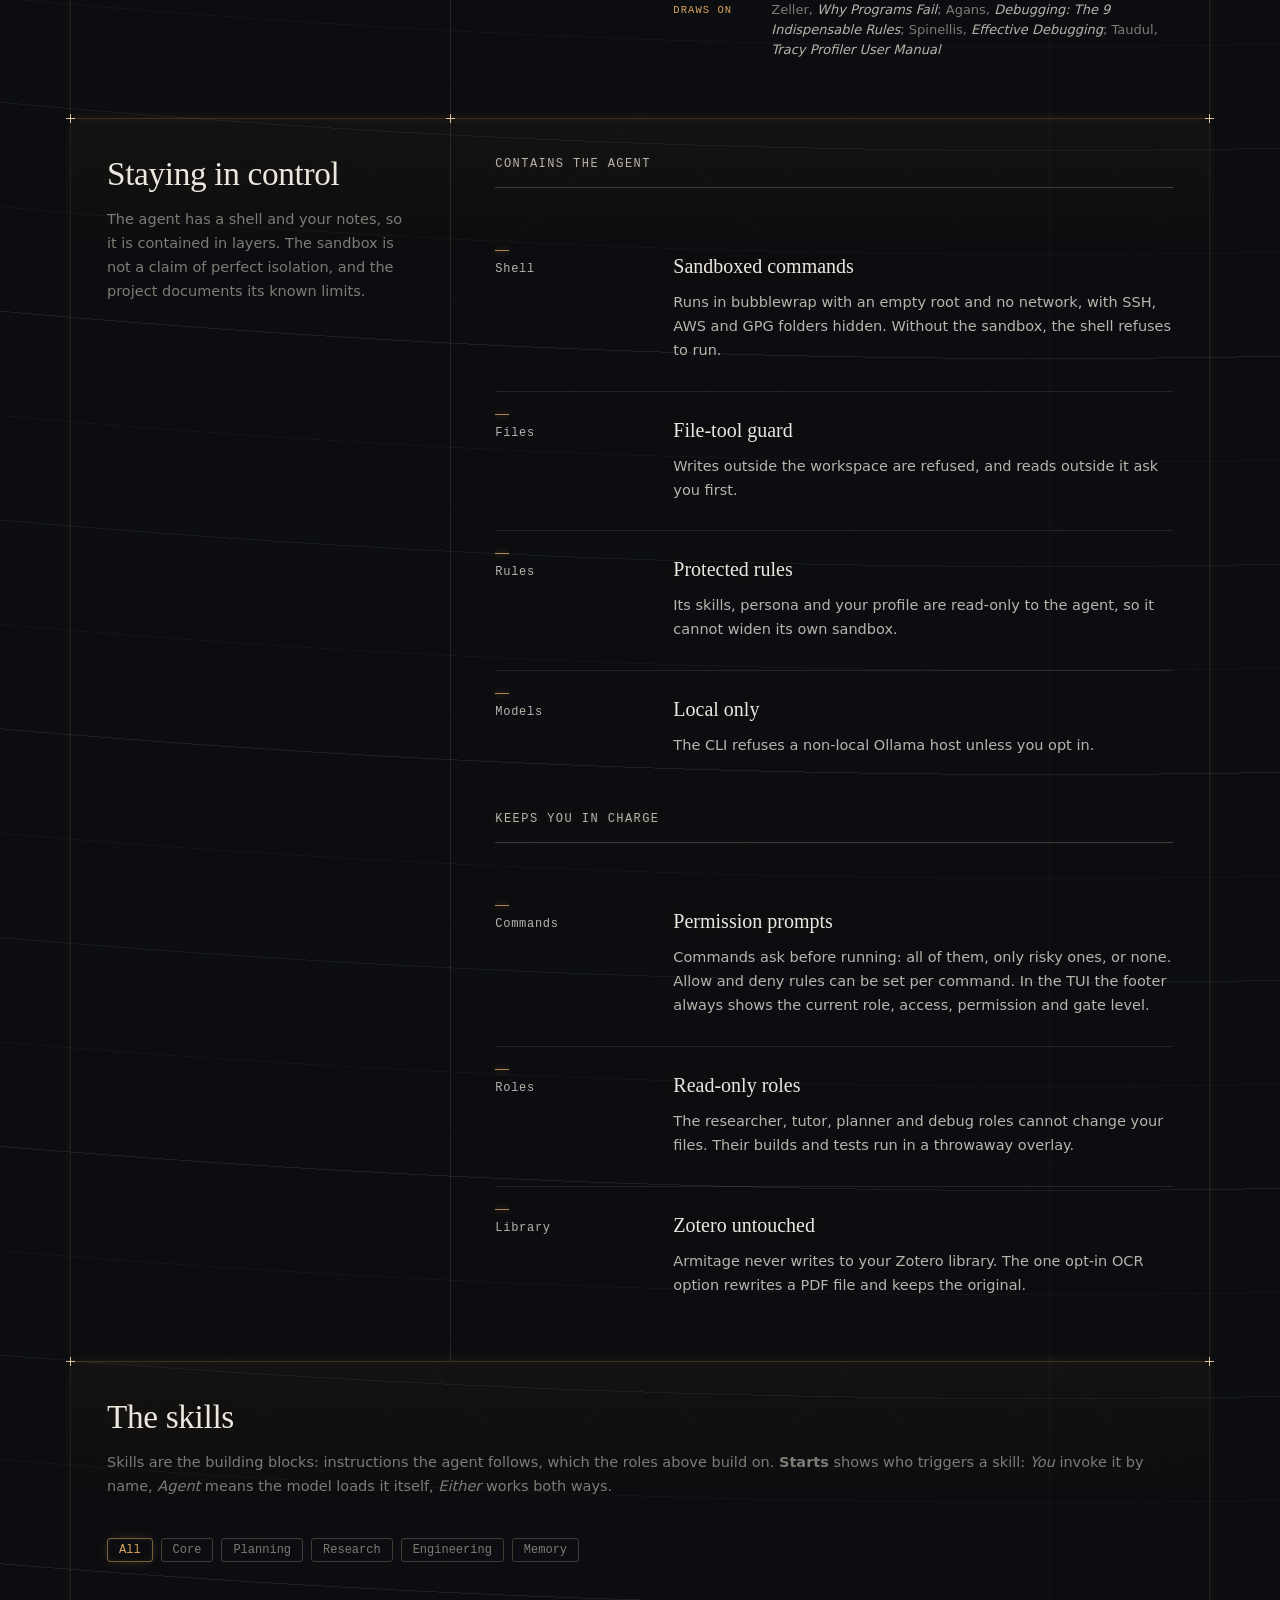
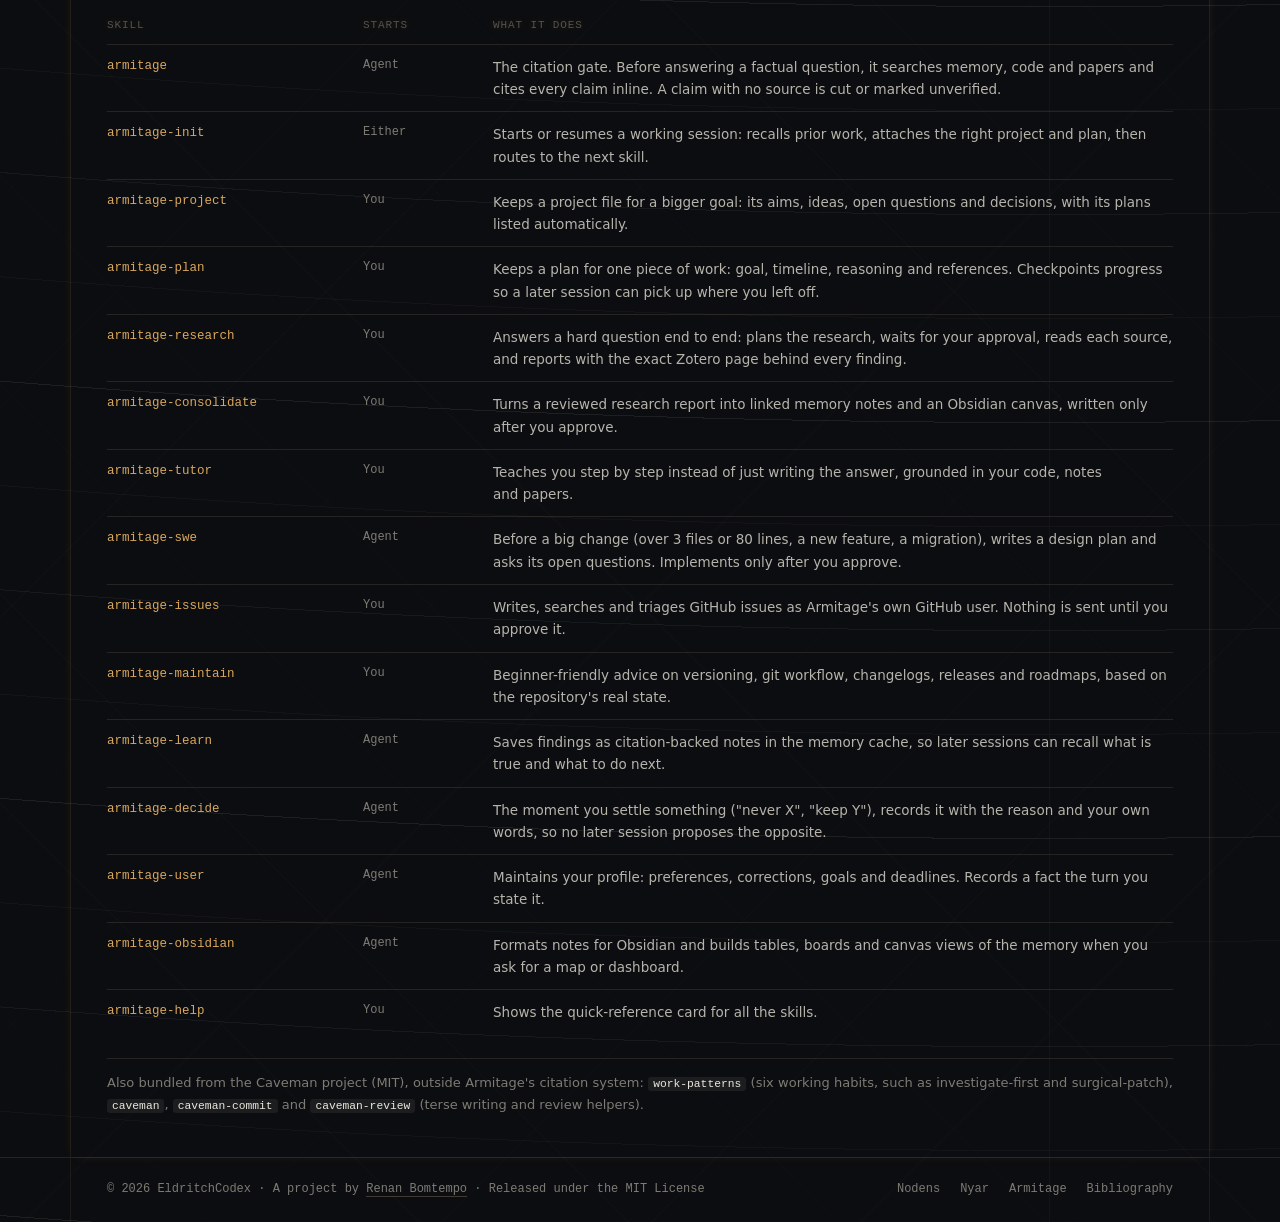
==== commit 8c05d28f: "feat(site): VFD honeycomb styling, new avatar and mark, bibliography link, cleanup - Honeycomb mesh " ====
--- a/armitage/index.html
+++ b/armitage/index.html
@@ -10,15 +10,15 @@
         content="default-src 'self'; script-src 'self' https://www.googletagmanager.com; style-src 'self' https://fonts.googleapis.com; font-src https://fonts.gstatic.com; img-src 'self' data: https://*.doubleclick.net https://www.google.com.br https://www.googletagmanager.com https://*.google-analytics.com https://*.analytics.google.com https://analytics.google.com https://www.google.com; connect-src 'self' https://*.doubleclick.net https://www.google.com.br https://*.google-analytics.com https://*.analytics.google.com https://analytics.google.com https://*.googletagmanager.com https://www.google.com; frame-src https://www.googletagmanager.com; object-src 'none'; base-uri 'self'; form-action 'none'">
     <meta name="referrer" content="strict-origin-when-cross-origin">
 
-    <script src="../js/gtm.js?v=54" defer></script>
+    <script src="../js/gtm.js?v=76" defer></script>
 
     <link rel="preconnect" href="https://fonts.googleapis.com">
     <link rel="preconnect" href="https://fonts.gstatic.com" crossorigin>
     <link href="https://fonts.googleapis.com/css2?family=Fraunces:ital,opsz,wght@0,9..144,300..600;1,9..144,300..600&family=IBM+Plex+Mono:wght@400;500&family=IBM+Plex+Sans:wght@400;500&display=swap"
         rel="stylesheet" media="print" id="google-fonts">
     <noscript><link href="https://fonts.googleapis.com/css2?family=Fraunces:ital,opsz,wght@0,9..144,300..600;1,9..144,300..600&family=IBM+Plex+Mono:wght@400;500&family=IBM+Plex+Sans:wght@400;500&display=swap" rel="stylesheet"></noscript>
-    <link rel="stylesheet" href="../css/style.css?v=54">
-    <link rel="stylesheet" href="../css/vfd.css?v=54">
+    <link rel="stylesheet" href="../css/style.css?v=76">
+    <link rel="stylesheet" href="../css/vfd.css?v=76">
     <link rel="icon" href="../assets/favicon.svg" type="image/svg+xml">
 
     <title>Armitage · EldritchCodex</title>
@@ -140,6 +140,8 @@
                 <aside class="cell col-4 chapter-aside" aria-label="Armitage links">
                     <span class="aside-label">Links</span>
                     <ul class="chapter-links">
+                        <li><a href="https://github.com/armitage-agent" target="_blank"
+                                rel="noopener">GitHub user</a></li>
                         <li class="is-note">Private repository · public release upcoming</li>
                     </ul>
                 </aside>
@@ -905,6 +907,7 @@
                 <a href="../nodens/">Nodens</a>
                 <a href="../nyar/">Nyar</a>
                 <a href="../armitage/">Armitage</a>
+                <a href="https://www.zotero.org/groups/6489354/eldritchcodex" target="_blank" rel="noopener">Bibliography</a>
             </div>
         </div>
     </footer>
@@ -931,9 +934,9 @@
 armitage code refs validate_token        # every use, with exact lines
 </script>
 
-    <script src="../js/bg-field.js?v=54" defer></script>
-    <script src="../js/main.js?v=54" defer></script>
-    <script src="../js/vfd.js?v=54" defer></script>
+    <script src="../js/bg-field.js?v=76" defer></script>
+    <script src="../js/main.js?v=76" defer></script>
+    <script src="../js/vfd.js?v=76" defer></script>
 </body>
 
 </html>
--- a/css/style.css
+++ b/css/style.css
@@ -168,10 +168,6 @@
     border-top: 0;
 }
 
-.col-3 {
-    grid-column: span 3;
-}
-
 .col-4 {
     grid-column: span 4;
 }
@@ -180,20 +176,12 @@
     grid-column: span 5;
 }
 
-.col-6 {
-    grid-column: span 6;
-}
-
 .col-7 {
     grid-column: span 7;
 }
 
 .col-8 {
     grid-column: span 8;
-}
-
-.col-12 {
-    grid-column: span 12;
 }
 
 .cell {
@@ -203,14 +191,6 @@
 
 .cell+.cell {
     border-left: 1px solid var(--rule);
-}
-
-.cell--compact {
-    padding: 26px 28px;
-}
-
-.cell--flush {
-    padding: 0;
 }
 
 /* ---------- Header ------------------------------------------------------ */
@@ -355,22 +335,6 @@
     color: var(--text);
 }
 
-.hero-copy .hero-note {
-    margin: -12px 0 28px;
-    max-width: 62ch;
-    font-size: 13.5px;
-    color: var(--muted);
-}
-
-.hero-links {
-    display: flex;
-    gap: 20px;
-    align-items: center;
-    flex-wrap: wrap;
-    font-family: var(--font-mono);
-    font-size: 12.5px;
-}
-
 .btn {
     display: inline-flex;
     align-items: center;
@@ -390,15 +354,6 @@
     border-color: rgba(var(--ink-rgb), 0.38);
 }
 
-.link-quiet {
-    color: var(--muted);
-    transition: color 0.15s;
-}
-
-.link-quiet:hover {
-    color: var(--ink);
-}
-
 .hero-art {
     display: grid;
     place-items: center;
@@ -411,31 +366,10 @@
     height: auto;
 }
 
-.astrolabe .spin-slow {
-    transform-origin: 160px 160px;
-    animation: turn 90s linear infinite;
-}
-
-.astrolabe .spin-rev {
-    transform-origin: 160px 160px;
-    animation: turn-rev 60s linear infinite;
-}
-
-/* The square turns faster than the triangles, the dashed ring slowest and against them. */
-.astrolabe .spin-fast {
-    transform-origin: 160px 160px;
-    animation: turn 38s linear infinite;
-}
-
+/* The dashed ring turns slowly, against the rest of the wheel. */
 .astrolabe .spin-ring {
     transform-origin: 160px 160px;
     animation: turn-rev 150s linear infinite;
-}
-
-@keyframes turn {
-    to {
-        transform: rotate(360deg);
-    }
 }
 
 @keyframes turn-rev {
@@ -758,54 +692,6 @@
 
 /* ---------- Index cards (4 + 4 + 4) ------------------------------------- */
 
-.index-card {
-    display: flex;
-    flex-direction: column;
-    gap: 8px;
-    transition: background 0.18s;
-}
-
-.index-card:hover {
-    background: rgba(var(--ink-rgb), 0.02);
-}
-
-.index-meta {
-    display: flex;
-    justify-content: space-between;
-    font-family: var(--font-mono);
-    font-size: 11.5px;
-    color: var(--muted);
-}
-
-.index-card h2 {
-    margin: 2px 0 0;
-    font-family: var(--font-display);
-    font-weight: 400;
-    font-size: 23px;
-    color: var(--ink);
-    display: flex;
-    align-items: baseline;
-    justify-content: space-between;
-}
-
-.index-card h2 .arrow {
-    font-family: var(--font-mono);
-    font-size: 14px;
-    color: var(--dim);
-    transition: transform 0.2s, color 0.2s;
-}
-
-.index-card:hover h2 .arrow {
-    transform: translate(2px, 2px);
-    color: var(--ink);
-}
-
-.index-card p {
-    margin: 0;
-    font-size: 13.5px;
-    color: var(--text);
-}
-
 /* ---------- Project chapters -------------------------------------------- */
 
 .chapter[data-tone="nodens"],
@@ -1045,28 +931,6 @@
     margin: 0 0 18px;
 }
 
-.pillar .idx {
-    font-family: var(--font-mono);
-    font-size: 11px;
-    color: var(--tone);
-    display: block;
-    margin-bottom: 6px;
-}
-
-.pillar h4 {
-    margin: 0 0 6px;
-    font-family: var(--font-display);
-    font-weight: 400;
-    font-size: 17px;
-    color: var(--ink);
-}
-
-.pillar p {
-    margin: 0;
-    font-size: 13.5px;
-    color: var(--text);
-}
-
 .notes {
     margin: 0;
     padding: 0;
@@ -1117,32 +981,6 @@
     font-family: var(--font-mono);
     font-size: 11.5px;
     color: var(--muted);
-}
-
-.figure-tabs {
-    display: flex;
-    gap: 4px;
-    flex-wrap: wrap;
-}
-
-.figure-tab {
-    background: none;
-    border: 1px solid transparent;
-    border-radius: 2px;
-    padding: 2px 9px;
-    font: inherit;
-    color: var(--muted);
-    cursor: pointer;
-}
-
-.figure-tab:hover {
-    color: var(--ink);
-}
-
-.figure-tab.active {
-    color: var(--ink);
-    background: var(--surface);
-    border-color: var(--rule-strong);
 }
 
 .code,
@@ -1359,29 +1197,6 @@
     white-space: normal;
 }
 
-.table-head {
-    padding: 22px var(--pad-x) 4px;
-}
-
-.table-head--row {
-    padding: 20px 28px;
-}
-
-.table-head h3 {
-    margin: 0 0 6px;
-}
-
-.table-head p {
-    margin: 0;
-    font-size: 13.5px;
-    color: var(--muted);
-}
-
-.table-head p strong {
-    font-weight: 500;
-    color: var(--text);
-}
-
 .skill-filters {
     display: flex;
     flex-wrap: wrap;
@@ -1432,46 +1247,7 @@
     color: var(--text);
 }
 
-.ledger-note {
-    margin: 0;
-    padding: 13px var(--pad-x) 15px;
-    border-top: 1px solid var(--rule);
-    font-size: 13px;
-    color: var(--muted);
-}
-
 /* ---------- Shared Dev Container row ------------------------------------ */
-
-.pull-box {
-    display: flex;
-    align-items: center;
-    justify-content: space-between;
-    gap: 12px;
-    padding: 10px 12px 10px 14px;
-    border: 1px solid var(--rule-strong);
-    border-radius: 3px;
-    background: var(--surface);
-    font-family: var(--font-mono);
-    font-size: 12px;
-    color: var(--ink);
-    overflow-x: auto;
-}
-
-.pull-box button {
-    flex: none;
-    border: 1px solid var(--rule-strong);
-    background: var(--surface-2);
-    color: #8f8b83;
-    font: inherit;
-    font-size: 11px;
-    padding: 2px 8px;
-    border-radius: 2px;
-    cursor: pointer;
-}
-
-.pull-box button:hover {
-    color: var(--ink);
-}
 
 /* ---------- Footer ------------------------------------------------------ */
 
@@ -1519,10 +1295,8 @@
         --hub-x: 50%;
     }
 
-    .col-3,
     .col-4,
     .col-5,
-    .col-6,
     .col-7,
     .col-8 {
         grid-column: span 12;
@@ -1571,11 +1345,7 @@
         scroll-behavior: auto;
     }
 
-    .astrolabe .spin-slow,
-    .astrolabe .spin-rev,
-    .astrolabe .spin-fast,
-    .astrolabe .spin-ring,
-    .astrolabe .spin-glyph {
+    .astrolabe .spin-ring {
         animation: none;
     }
 }
@@ -1583,15 +1353,6 @@
 /* Utilities replacing former inline styles (kept CSP-friendly) */
 .flush-text {
     margin: 0;
-}
-
-.cell--center {
-    display: flex;
-    align-items: center;
-}
-
-.cell--center .pull-box {
-    width: 100%;
 }
 
 /* Visually hidden, still read by screen readers and crawlers */
@@ -1608,25 +1369,6 @@
 }
 
 /* Honest-context note under a chapter header */
-.callout {
-    border-left: 2px solid var(--tone);
-}
-
-.callout-label {
-    display: block;
-    margin-bottom: 6px;
-    font-family: var(--font-mono);
-    font-size: 11px;
-    letter-spacing: 0.12em;
-    text-transform: uppercase;
-    color: var(--tone);
-}
-
-.callout p {
-    margin: 0;
-    font-size: 14px;
-    color: var(--text);
-}
 
 /* Back link on a project page. */
 .crumb {
@@ -1676,20 +1418,7 @@
     border-top: 0;
 }
 
-.step-num {
-    display: grid;
-    place-items: center;
-    width: 32px;
-    height: 32px;
-    border: 1px solid var(--tone, var(--armitage));
-    border-radius: 50%;
-    font-family: var(--font-mono);
-    font-size: 12px;
-    color: var(--tone, var(--armitage));
-}
-
-.steps h4,
-.pipeline .stage-name {
+.steps h4 {
     margin: 4px 0 4px;
     font-family: var(--font-display);
     font-size: 18px;
@@ -1742,16 +1471,6 @@
     line-height: 1;
 }
 
-.pipeline .stage-name {
-    display: block;
-    font-family: var(--font-mono);
-    font-size: 12px;
-    letter-spacing: 0.1em;
-    text-transform: uppercase;
-    color: var(--tone, var(--armitage));
-    margin-bottom: 8px;
-}
-
 @media (max-width: 960px) {
     .pipeline {
         grid-template-columns: minmax(0, 1fr);
@@ -1992,11 +1711,6 @@
     margin-bottom: 14px;
 }
 
-.sect-cta {
-    padding: 36px var(--pad-x) 8px;
-    border-top: 1px solid var(--rule);
-}
-
 .chapter+.chapter {
     margin-top: 72px;
 }
@@ -2019,13 +1733,6 @@
     bottom: 6px;
     width: 1px;
     background: var(--rule-strong);
-}
-
-.step-num {
-    background: none;
-    border-color: var(--rule-strong);
-    color: var(--ink);
-    font-weight: 400;
 }
 
 .steps h4 {
@@ -2133,10 +1840,6 @@
 
 .s-ink35 {
     stroke: rgba(var(--ink-rgb), 0.35);
-}
-
-.f-ink {
-    fill: rgb(var(--ink-rgb));
 }
 
 /* ---------- Product-page nudges ------------------------------------------ */
@@ -2344,9 +2047,6 @@
 /* ---------- Buttons: one left edge, one rhythm ----------------------------- */
 
 /* The overview button sits in its own ruled strip, on the content's left edge. */
-.sect-cta {
-    padding: 22px var(--pad-x) 26px;
-}
 
 .chapter+.chapter {
     margin-top: 48px;
@@ -2364,9 +2064,6 @@
 }
 
 /* The hero button keeps a steady distance below the intro text. */
-.hero-links {
-    margin-top: 8px;
-}
 
 /* ---------- Label hierarchy: category labels, skill names, group headings --- */
 
@@ -2540,8 +2237,7 @@
 
 .figure,
 .stage-box,
-.zed,
-.pull-box {
+.zed {
     border-color: rgba(var(--glow-rgb), 0.24);
     background-image: linear-gradient(180deg, rgba(var(--warm-rgb), 0.035), transparent 46%);
 }
@@ -2604,15 +2300,6 @@
 .skill-filter[aria-pressed="true"] {
     border-color: rgba(var(--glow-rgb), 0.55);
     box-shadow: 0 0 14px -5px rgba(var(--glow-rgb), 0.45), inset 0 0 12px -8px rgba(var(--glow-rgb), 0.5);
-}
-
-.figure-tab.active {
-    border-color: rgba(var(--glow-rgb), 0.4);
-    box-shadow: 0 0 12px -6px rgba(var(--glow-rgb), 0.5);
-}
-
-.pull-box button:hover {
-    box-shadow: 0 0 12px -4px rgba(var(--glow-rgb), 0.5);
 }
 
 /* ---------- Icons and marks ---------------------------------------------- */
@@ -2847,7 +2534,6 @@
 .tui .tb,
 .tui .tbold { font-weight: 500; }
 .tui .tg { color: #68ab96; }
-.tui .tu { color: #e6e2db; }
 .tui .tf { color: #89b4ea; }
 .tui .c1 { color: #d7875f; }
 .tui .c2 { color: #afaf5f; }
@@ -2898,26 +2584,6 @@
     padding: 10px 14px 14px;
 }
 
-.zp-card {
-    display: grid;
-    gap: 2px;
-    padding: 10px 12px;
-    border: 1px solid #2b2e35;
-    border-radius: 6px;
-    background: #16181c;
-}
-
-
-
-.zp-sec {
-    margin-top: 8px;
-}
-
-.zpl {
-    display: flex;
-    white-space: pre;
-}
-
 
 
 .zp-user {
@@ -2927,34 +2593,6 @@
     background: #272a31;
 }
 
-.zp-ok { color: #98c379; }
-.zp-now { color: #e5c07b; }
-
-.zp-actions {
-    display: flex;
-    gap: 8px;
-    margin-top: 6px;
-}
-
-.zp-btn {
-    padding: 1px 12px;
-    border: 1px solid #3a3e47;
-    border-radius: 4px;
-}
-
-.zp-btn--main {
-    background: #2b3a55;
-    border-color: #4a6aa5;
-    color: #dbe6ff;
-}
-
-.zp-link {
-    color: #61afef;
-    text-decoration: underline;
-}
-
-.zp-fn { color: #61afef; }
-
 .zp-input {
     display: grid;
     gap: 22px;
@@ -2982,18 +2620,6 @@
     border-radius: 4px;
     background: #2b2e35;
     color: #7b808a;
-}
-
-.zp-msg {
-    white-space: normal;
-}
-
-.zp-notes {
-    gap: 0;
-}
-
-.zp-notes .zp-fn {
-    margin-right: 1ch;
 }
 
 .zp-tools-list {
@@ -3106,11 +2732,6 @@
     color: #e6e2db;
 }
 
-.tui .tmt {
-    background: #2b2622;
-}
-
-.tui .tmt b,
 .tui .tmu i {
     font-weight: 500;
 }
--- a/css/vfd.css
+++ b/css/vfd.css
@@ -4,6 +4,9 @@
    ========================================================================== */
 
 :root {
+    /* The honeycomb mesh of a VFD grid, as a tile: 6 x 10.4 px, in the display colour. */
+    --hex-12: url("data:image/svg+xml,%3Csvg xmlns='http://www.w3.org/2000/svg' viewBox='0 0 6 10.392'%3E%3Cpath d='M0 1.732L3.0 0L6 1.732V5.196L3.0 6.928L0 5.196Z M3.0 6.928V10.392' fill='none' stroke='%23f6c64a' stroke-opacity='0.14' stroke-width='0.5'/%3E%3C/svg%3E");
+    --hex-08: url("data:image/svg+xml,%3Csvg xmlns='http://www.w3.org/2000/svg' viewBox='0 0 6 10.392'%3E%3Cpath d='M0 1.732L3.0 0L6 1.732V5.196L3.0 6.928L0 5.196Z M3.0 6.928V10.392' fill='none' stroke='%23f6c64a' stroke-opacity='0.1' stroke-width='0.5'/%3E%3C/svg%3E");
     --vfd-rgb: 246, 198, 74;
     --vfd: rgb(var(--vfd-rgb));
     --vfd-hot-rgb: 255, 122, 69;
@@ -25,14 +28,6 @@
 .sub-label,
 .figure-bar>span:first-child {
     text-shadow: 0 0 8px rgba(var(--vfd-rgb), 0.18);
-}
-
-/* Status tags are slanted, like the tags on the front of an old amplifier. */
-.chapter-kicker .tag {
-    transform: skewX(-14deg);
-    padding: 2px 10px;
-    background-color: color-mix(in srgb, var(--tone) 12%, rgba(12, 13, 16, 0.85));
-    box-shadow: 0 0 8px -4px color-mix(in srgb, var(--tone) 50%, transparent);
 }
 
 .figure,
@@ -252,10 +247,9 @@
 
 /* One fine dot mesh sits fixed to the screen, like the glass of an old display, and shows only inside
    these parts: it stays still while they scroll past (background-attachment: fixed). */
-.to-top,
-.vfd-meter-info {
-    background-image: radial-gradient(rgba(var(--vfd-rgb), 0.12) 0.6px, transparent 1px);
-    background-size: 3px 3px;
+.to-top {
+    background-image: var(--hex-12);
+    background-size: 6px 10.392px;
     background-attachment: fixed;
 }
 
@@ -274,8 +268,8 @@
 .hero-project:hover,
 .crumb a,
 .crumb a:hover {
-    background-image: radial-gradient(rgba(var(--vfd-rgb), 0.08) 0.6px, transparent 1px);
-    background-size: 3px 3px;
+    background-image: var(--hex-08);
+    background-size: 6px 10.392px;
     background-attachment: fixed;
     transition: background-color 0.18s, color 0.18s;
 }
@@ -336,8 +330,8 @@
 }
 
 .site-header {
-    background-image: radial-gradient(rgba(var(--vfd-rgb), 0.12) 0.6px, transparent 1px);
-    background-size: 3px 3px;
+    background-image: var(--hex-12);
+    background-size: 6px 10.392px;
     background-attachment: fixed;
 }
 
@@ -373,24 +367,12 @@
 /* The project headers carry the same fine dot mesh, a little fainter so the text stays easy to read. */
 .chapter-header {
     background-image:
-        radial-gradient(rgba(var(--vfd-rgb), 0.08) 0.6px, transparent 1px),
+        var(--hex-08),
         linear-gradient(135deg,
             color-mix(in srgb, var(--tone) 8%, rgba(var(--glass-rgb), 0.03)),
             rgba(var(--glass-rgb), 0.02));
-    background-size: 3px 3px, auto;
+    background-size: 6px 10.392px, auto;
     background-attachment: fixed, scroll;
-}
-
-/* ==========================================================================
-   Pixel details: stepped corners.
-   ========================================================================== */
-
-/* Tags get stepped corners, like a sprite, instead of rounded ones. */
-.chapter-kicker .tag {
-    border-radius: 0;
-    clip-path: polygon(0 3px, 3px 3px, 3px 0, calc(100% - 3px) 0, calc(100% - 3px) 3px, 100% 3px,
-            100% calc(100% - 3px), calc(100% - 3px) calc(100% - 3px), calc(100% - 3px) 100%,
-            3px 100%, 3px calc(100% - 3px), 0 calc(100% - 3px));
 }
 
 /* ==========================================================================
@@ -425,3 +407,55 @@
     text-transform: uppercase;
     color: var(--muted);
 }
+
+/* ==========================================================================
+   Status tags as a lit cell of the display: a slanted window with the honeycomb grid in front of a
+   lit label, in a muted tone.
+   ========================================================================== */
+
+.chapter-kicker .tag {
+    /* The tone, greyed: the tag should sit in the page, not shout. */
+    --tag: color-mix(in srgb, var(--tone) 42%, #8c8982);
+    position: relative;
+    isolation: isolate;
+    display: inline-flex;
+    align-items: center;
+    transform: none;
+    padding: 4px 15px 4px 15px;
+    border: 0;
+    border-radius: 0;
+    font-size: 9.5px;
+    font-weight: 500;
+    font-style: normal;
+    letter-spacing: 0.11em;
+    text-transform: uppercase;
+    color: color-mix(in srgb, var(--tag) 55%, #fff);
+    text-shadow: 0 0 6px color-mix(in srgb, var(--tag) 35%, transparent);
+    background: color-mix(in srgb, var(--tag) 62%, transparent);
+    box-shadow: none;
+    clip-path: polygon(7.1px 2px, 11px 0, calc(100% - 3px) 0, calc(100% - 0.9px) 2px, calc(100% - 7.1px) calc(100% - 2px), calc(100% - 11px) 100%, 3px 100%, 0.9px calc(100% - 2px));
+}
+
+/* The window: dark, with a little of the tone. */
+.chapter-kicker .tag::before {
+    content: "";
+    position: absolute;
+    inset: 2px;
+    z-index: -1;
+    clip-path: polygon(7.1px 2px, 11px 0, calc(100% - 3px) 0, calc(100% - 0.9px) 2px, calc(100% - 7.1px) calc(100% - 2px), calc(100% - 11px) 100%, 3px 100%, 0.9px calc(100% - 2px));
+    background: color-mix(in srgb, var(--tag) 8%, #08090b);
+}
+
+/* The grid over the window, in the tone's own light. */
+.chapter-kicker .tag::after {
+    content: "";
+    position: absolute;
+    inset: 2px;
+    z-index: -1;
+    pointer-events: none;
+    clip-path: polygon(7.1px 2px, 11px 0, calc(100% - 3px) 0, calc(100% - 0.9px) 2px, calc(100% - 7.1px) calc(100% - 2px), calc(100% - 11px) 100%, 3px 100%, 0.9px calc(100% - 2px));
+    background: var(--tag);
+    opacity: 0.24;
+    -webkit-mask: url("data:image/svg+xml,%3Csvg xmlns='http://www.w3.org/2000/svg' viewBox='0 0 6 10.392'%3E%3Cpath d='M0 1.732L3.0 0L6 1.732V5.196L3.0 6.928L0 5.196Z M3.0 6.928V10.392' fill='none' stroke='black' stroke-width='0.95'/%3E%3C/svg%3E") 0 0 / 6px 10.392px;
+    mask: url("data:image/svg+xml,%3Csvg xmlns='http://www.w3.org/2000/svg' viewBox='0 0 6 10.392'%3E%3Cpath d='M0 1.732L3.0 0L6 1.732V5.196L3.0 6.928L0 5.196Z M3.0 6.928V10.392' fill='none' stroke='black' stroke-width='0.95'/%3E%3C/svg%3E") 0 0 / 6px 10.392px;
+}
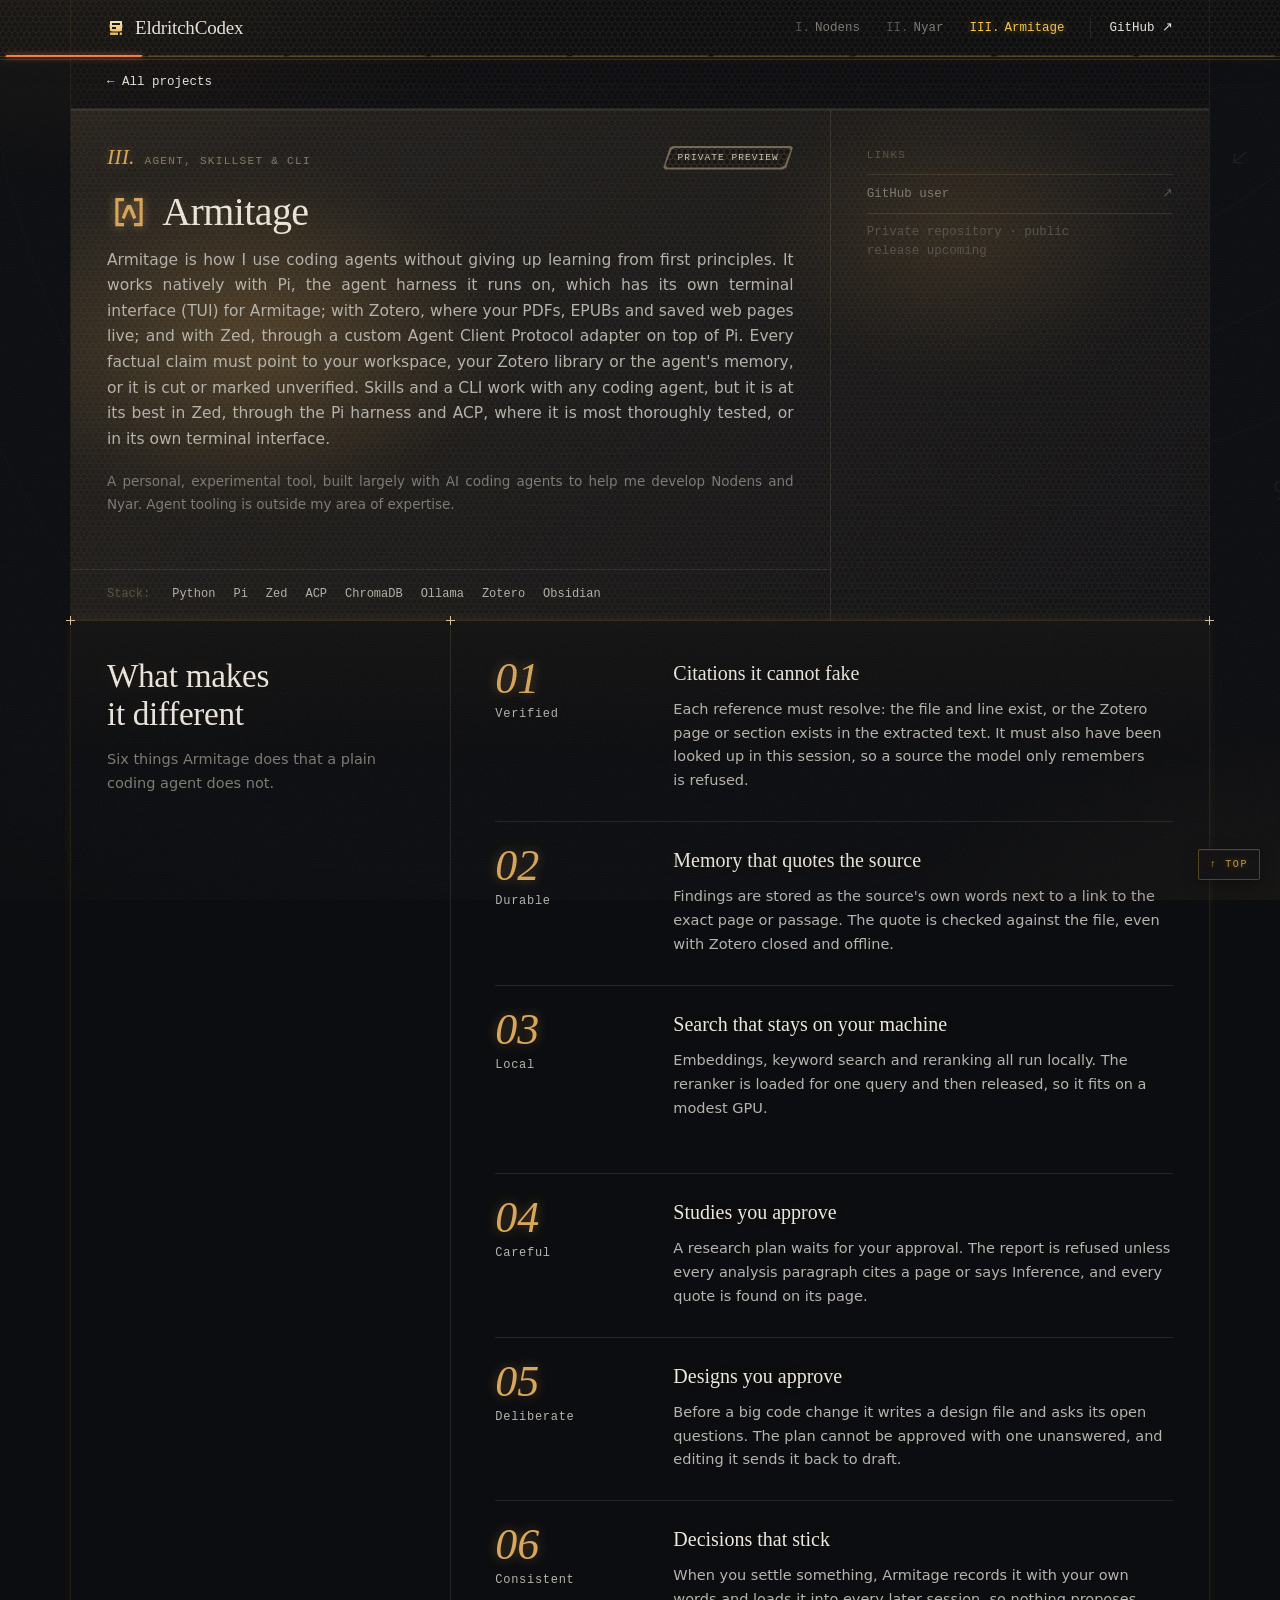
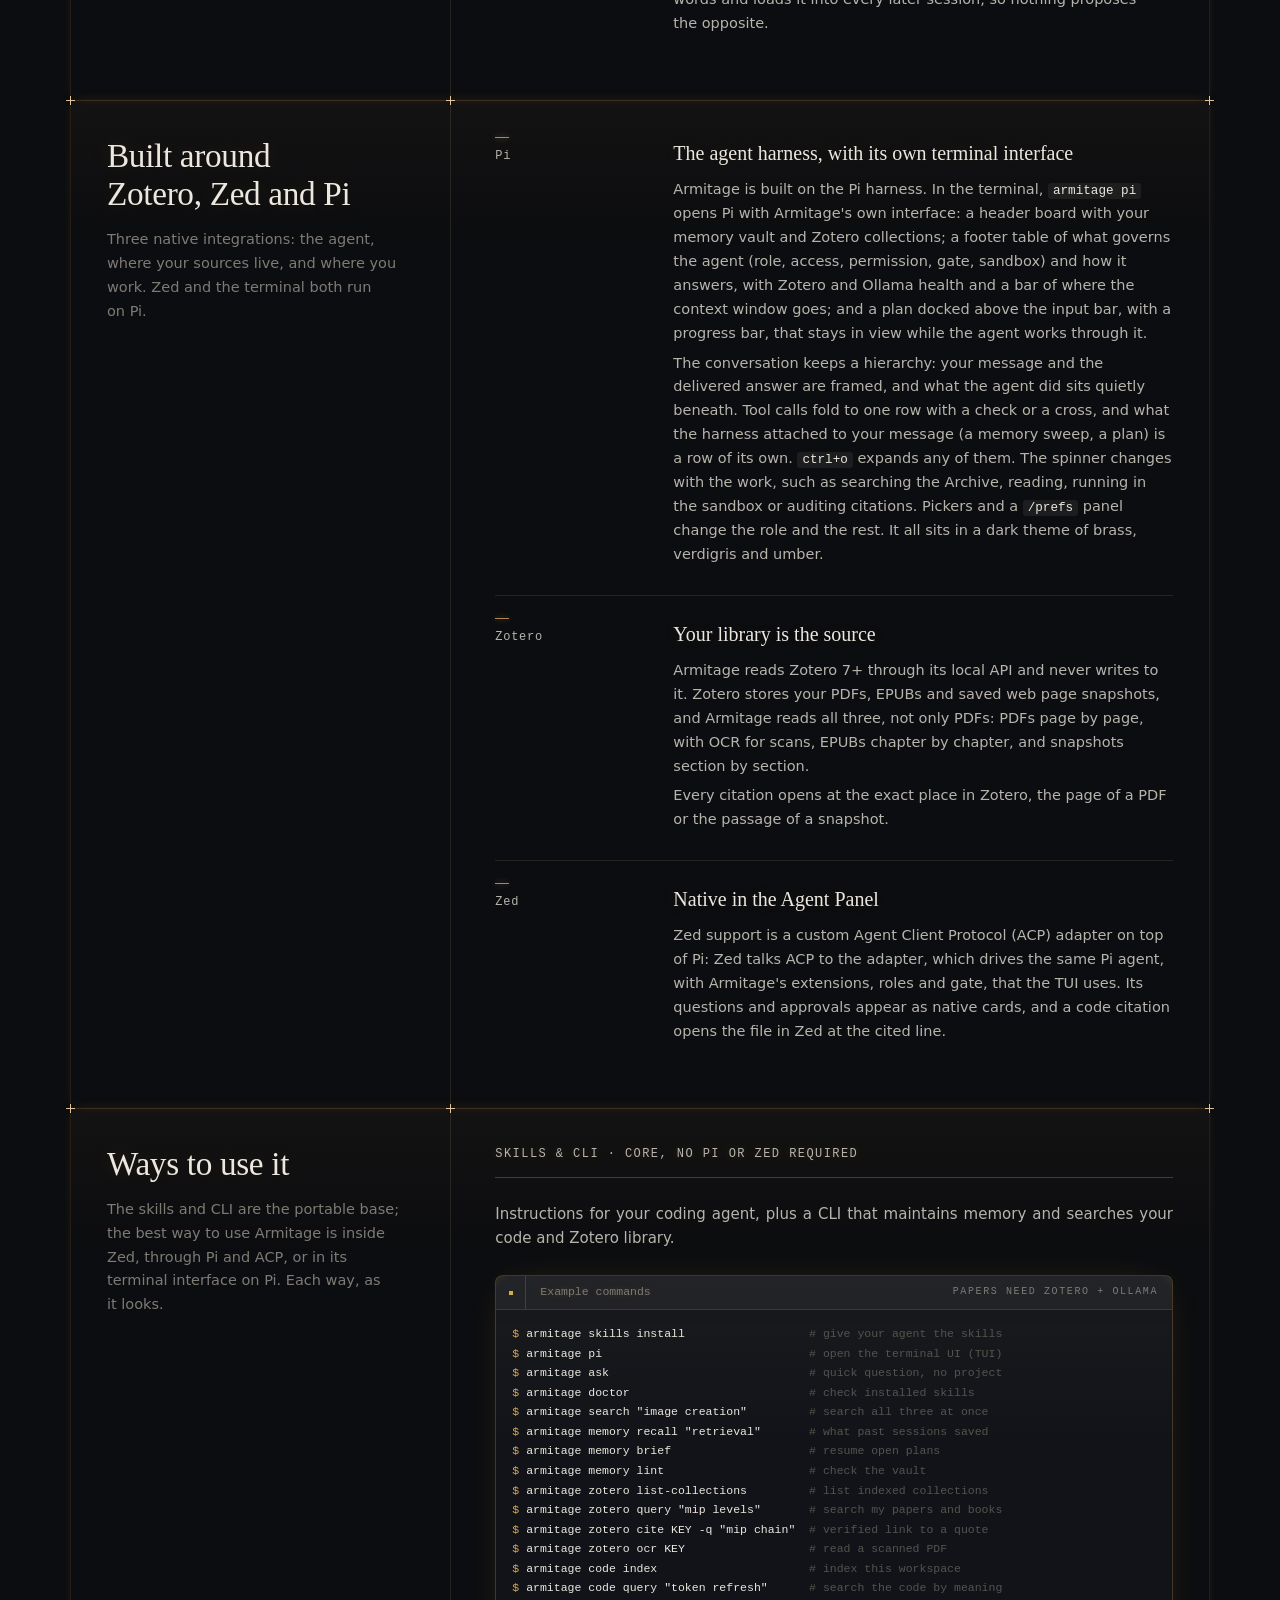
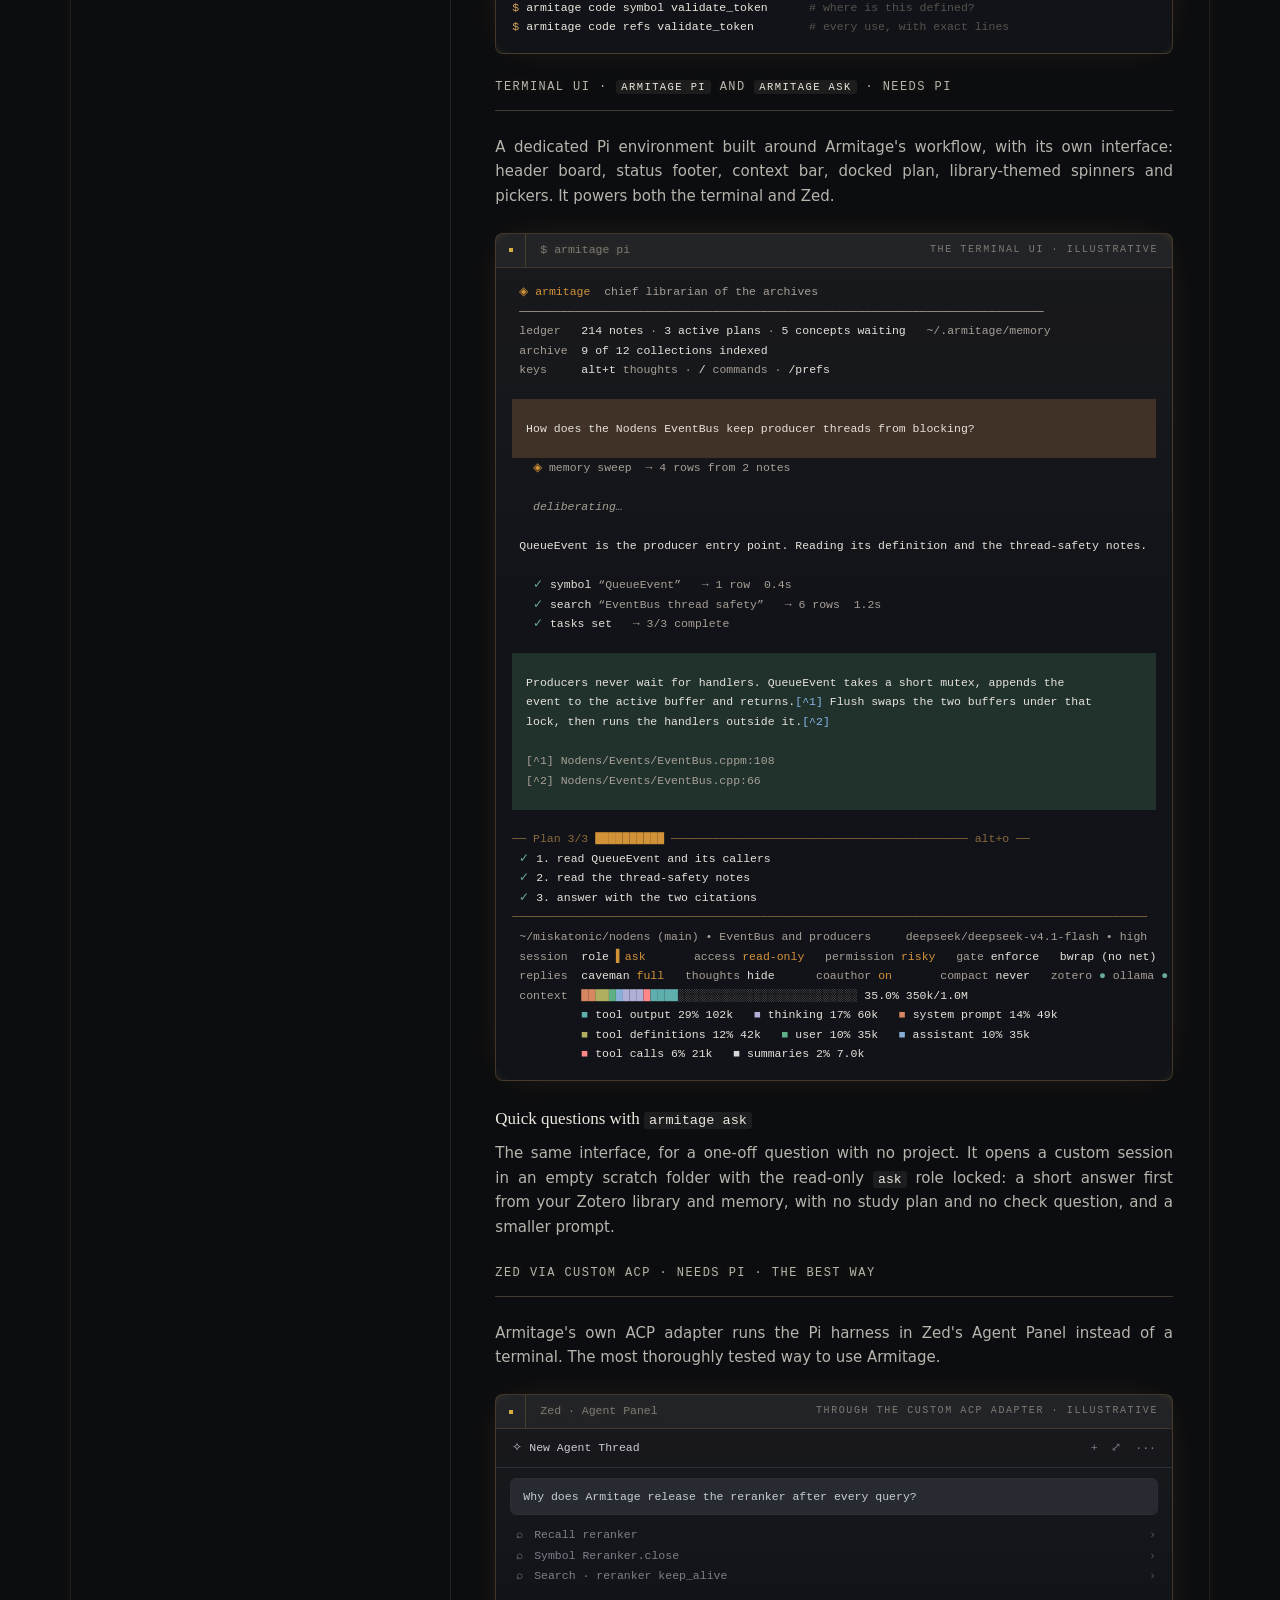
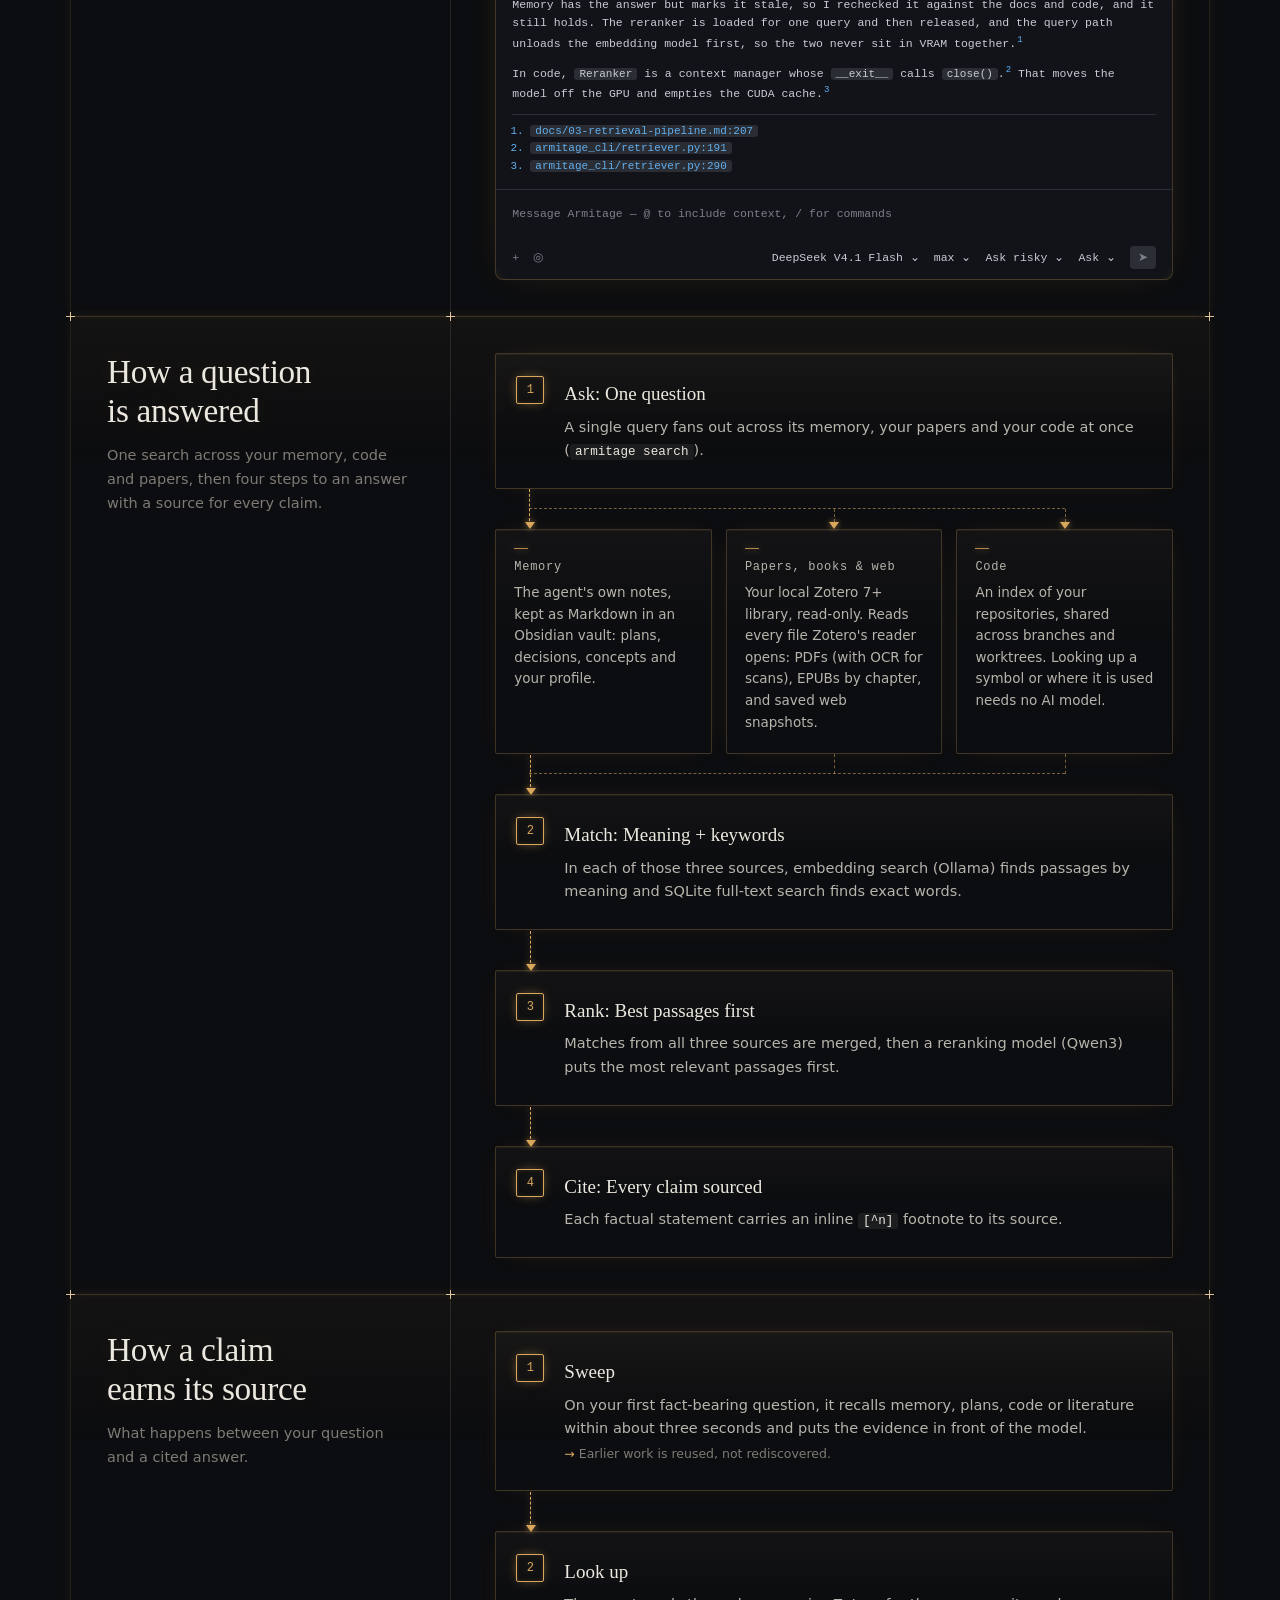
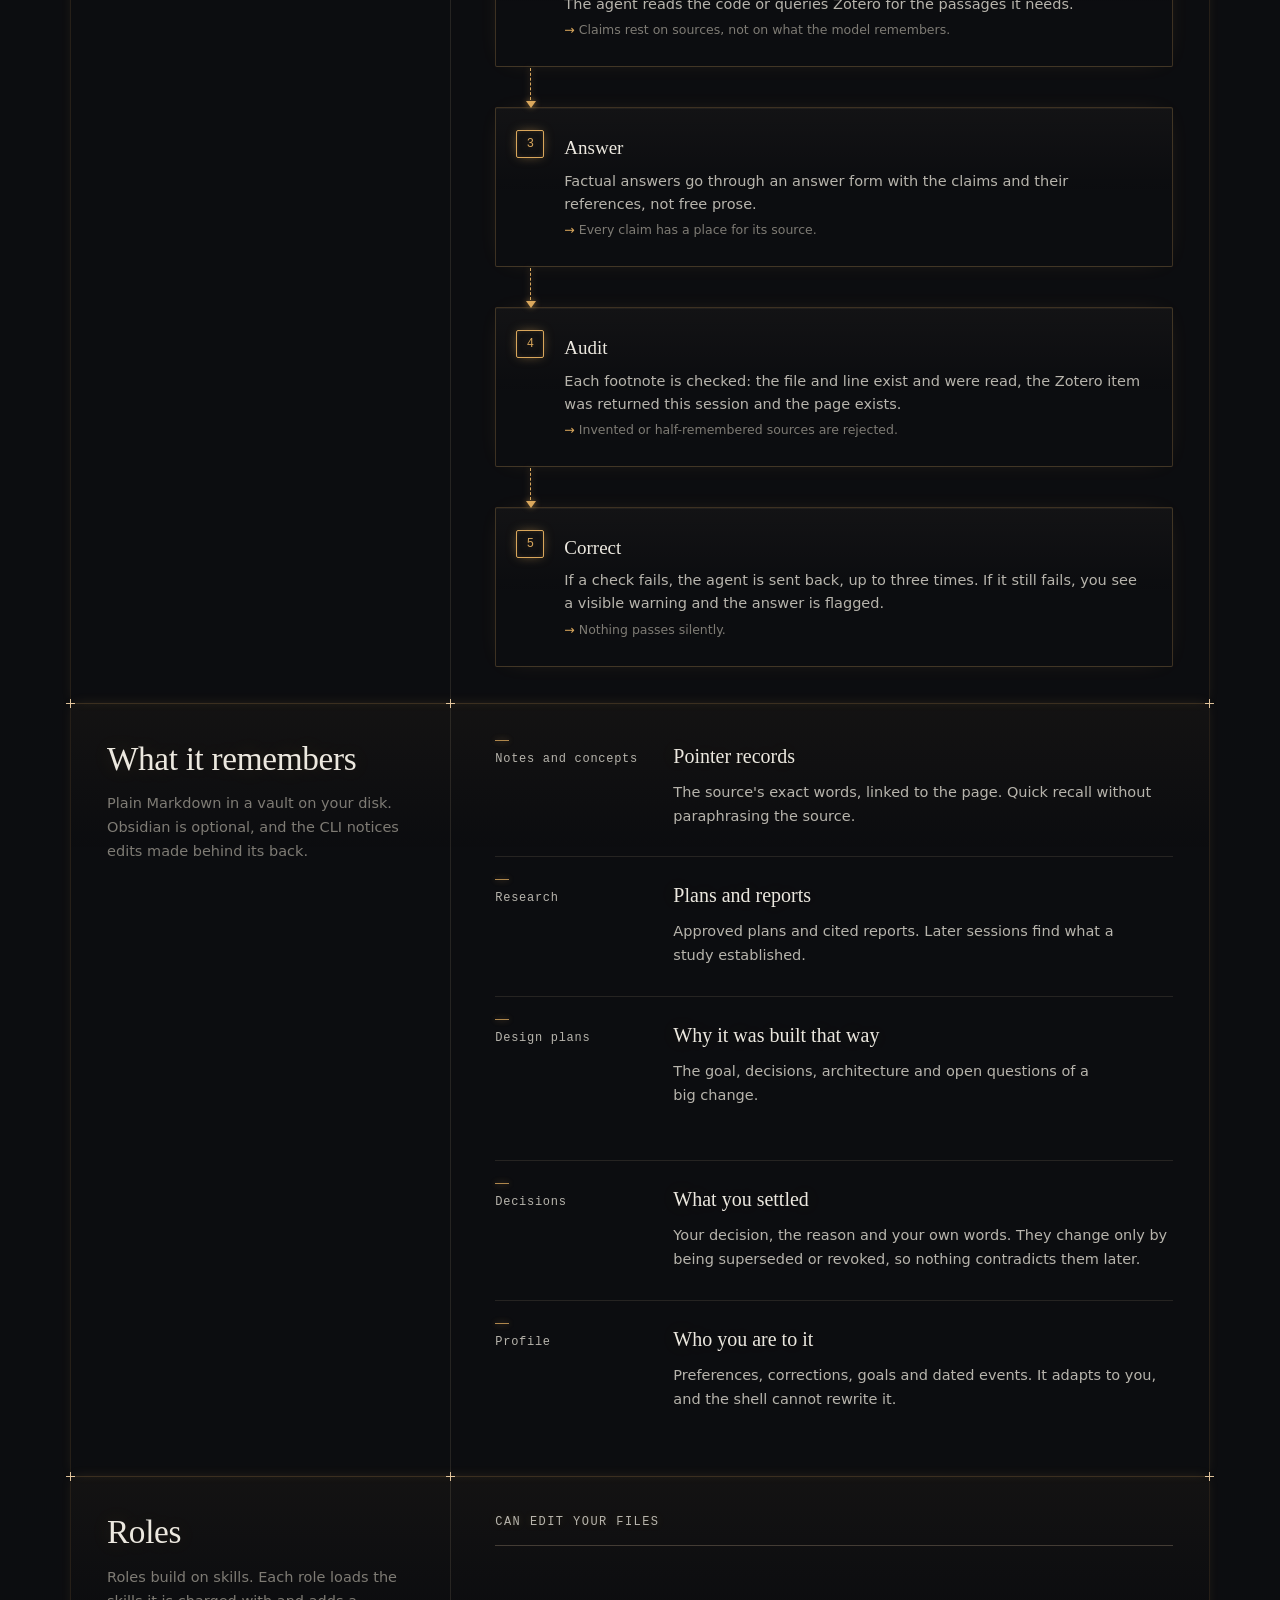
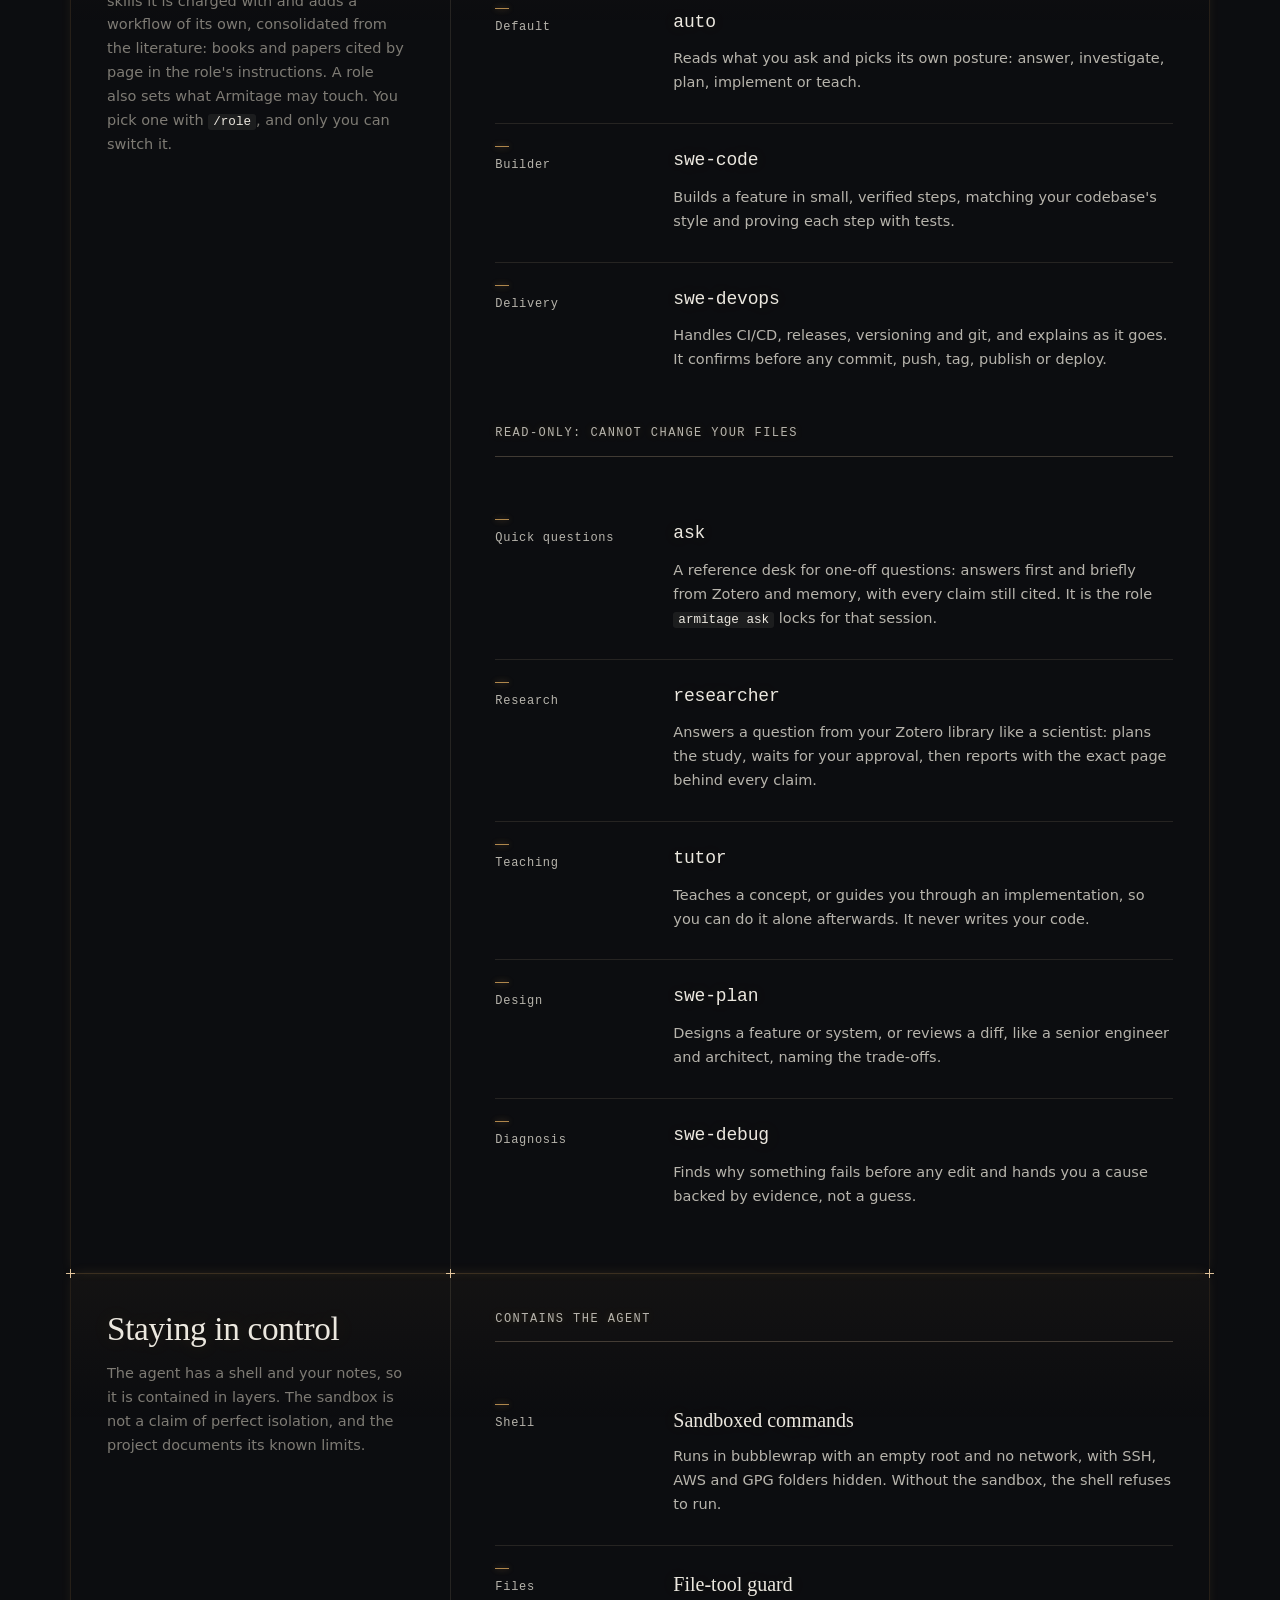
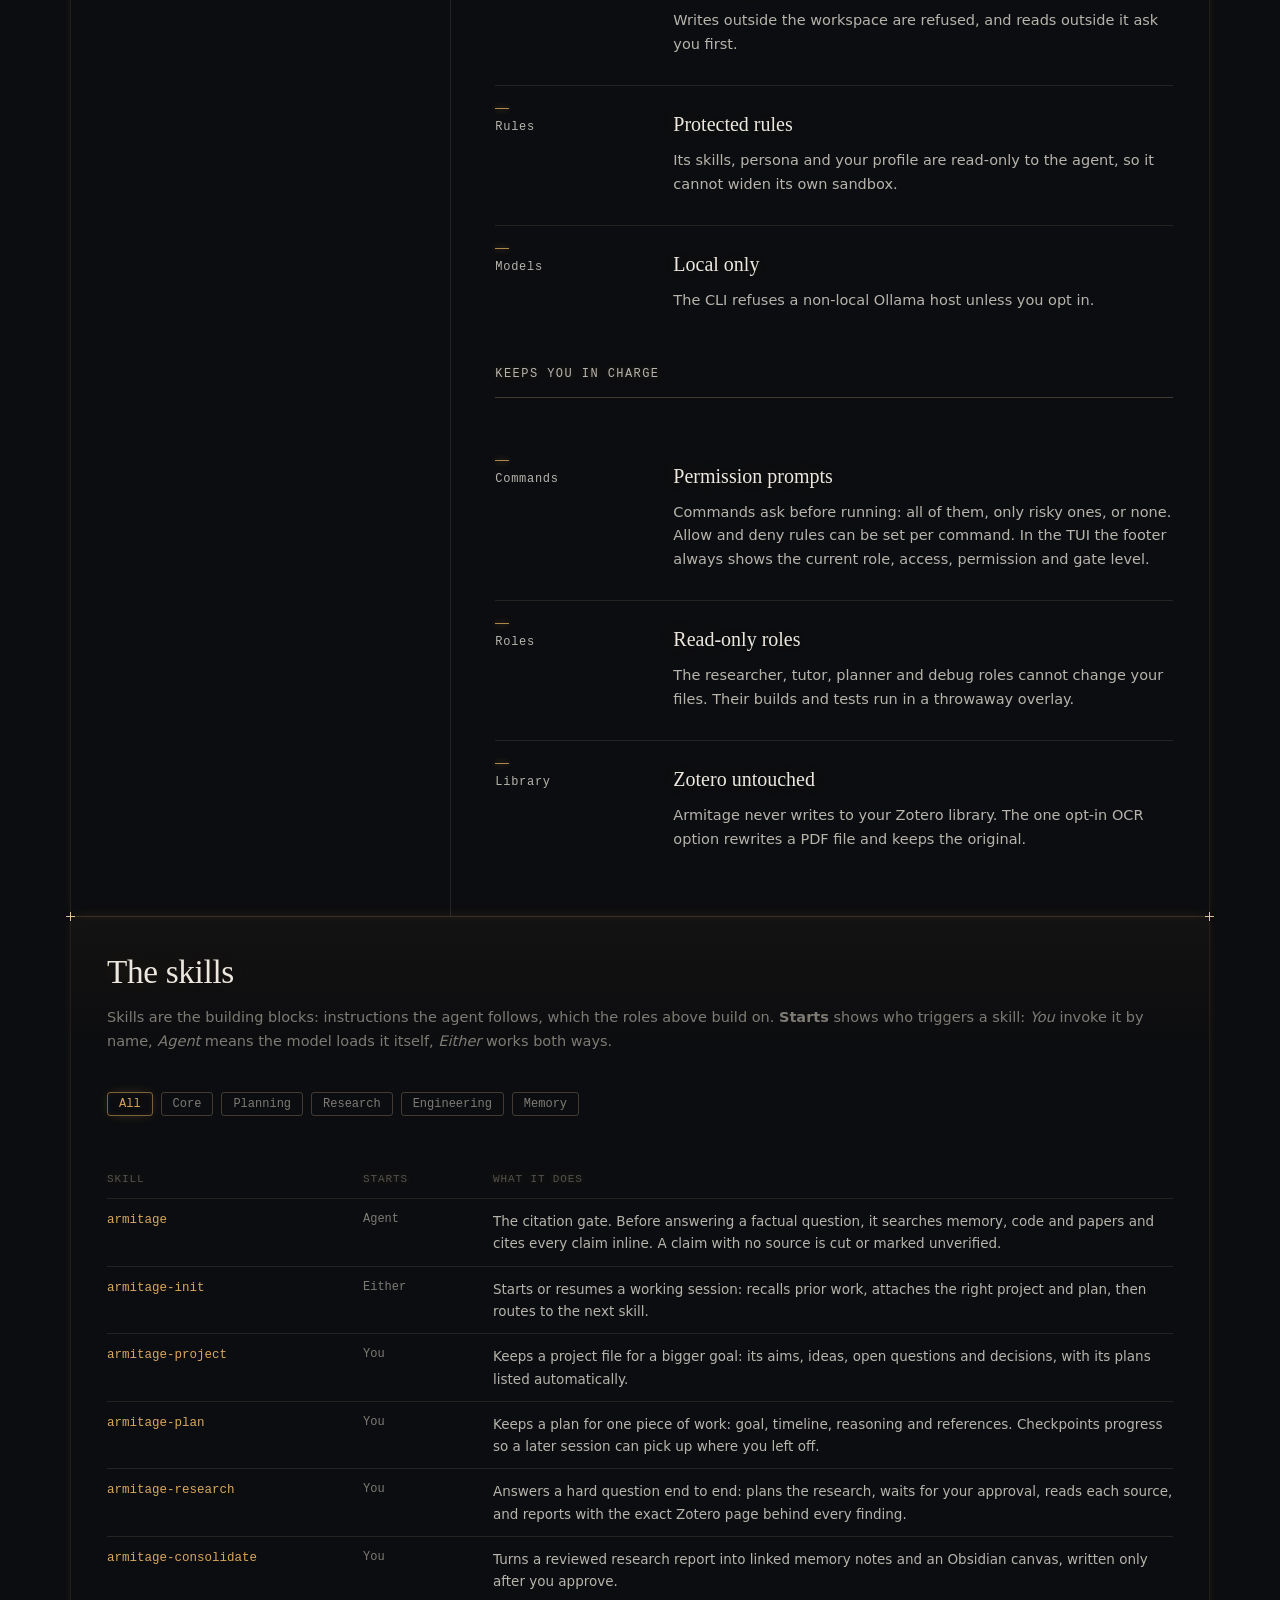
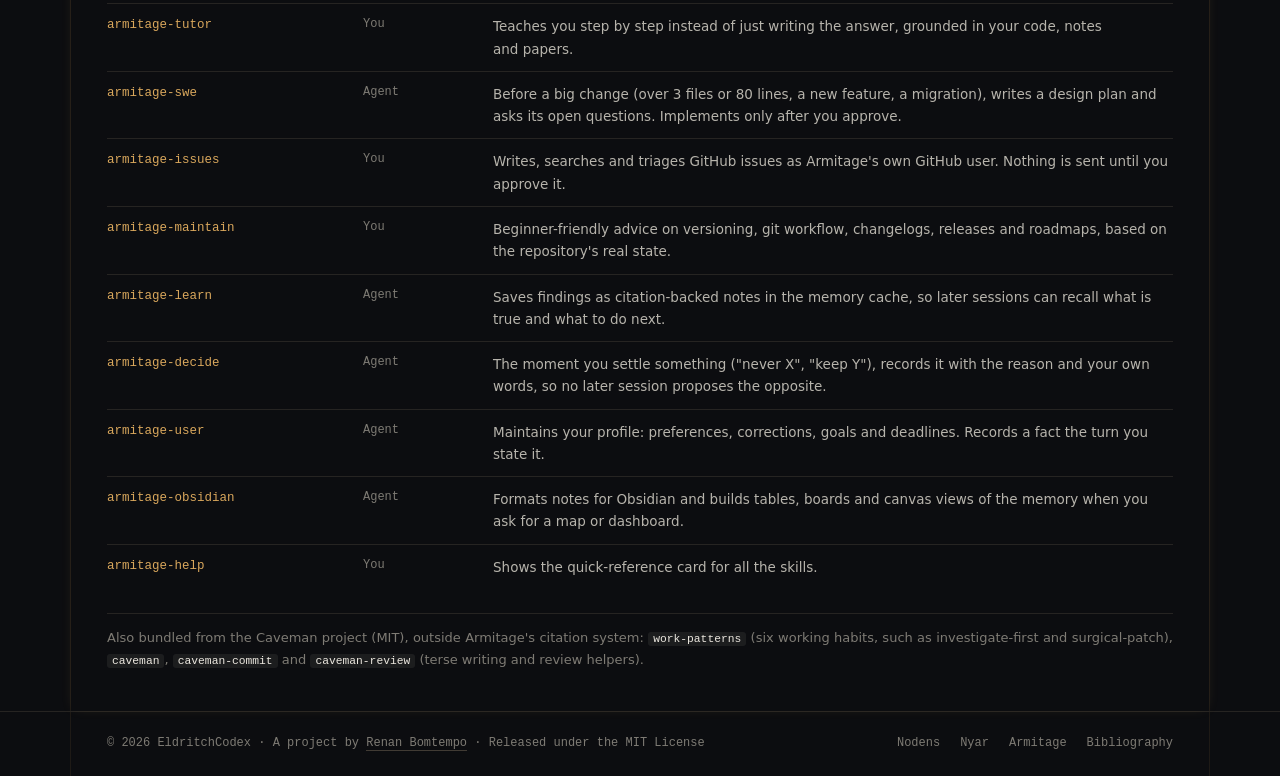
==== commit 8ca8b6e5: "content(site): focus the Nyar, Nodens and Armitage pages on what they are and where they are going -" ====
--- a/armitage/index.html
+++ b/armitage/index.html
@@ -10,15 +10,15 @@
         content="default-src 'self'; script-src 'self' https://www.googletagmanager.com; style-src 'self' https://fonts.googleapis.com; font-src https://fonts.gstatic.com; img-src 'self' data: https://*.doubleclick.net https://www.google.com.br https://www.googletagmanager.com https://*.google-analytics.com https://*.analytics.google.com https://analytics.google.com https://www.google.com; connect-src 'self' https://*.doubleclick.net https://www.google.com.br https://*.google-analytics.com https://*.analytics.google.com https://analytics.google.com https://*.googletagmanager.com https://www.google.com; frame-src https://www.googletagmanager.com; object-src 'none'; base-uri 'self'; form-action 'none'">
     <meta name="referrer" content="strict-origin-when-cross-origin">
 
-    <script src="../js/gtm.js?v=76" defer></script>
+    <script src="../js/gtm.js?v=79" defer></script>
 
     <link rel="preconnect" href="https://fonts.googleapis.com">
     <link rel="preconnect" href="https://fonts.gstatic.com" crossorigin>
     <link href="https://fonts.googleapis.com/css2?family=Fraunces:ital,opsz,wght@0,9..144,300..600;1,9..144,300..600&family=IBM+Plex+Mono:wght@400;500&family=IBM+Plex+Sans:wght@400;500&display=swap"
         rel="stylesheet" media="print" id="google-fonts">
     <noscript><link href="https://fonts.googleapis.com/css2?family=Fraunces:ital,opsz,wght@0,9..144,300..600;1,9..144,300..600&family=IBM+Plex+Mono:wght@400;500&family=IBM+Plex+Sans:wght@400;500&display=swap" rel="stylesheet"></noscript>
-    <link rel="stylesheet" href="../css/style.css?v=76">
-    <link rel="stylesheet" href="../css/vfd.css?v=76">
+    <link rel="stylesheet" href="../css/style.css?v=79">
+    <link rel="stylesheet" href="../css/vfd.css?v=79">
     <link rel="icon" href="../assets/favicon.svg" type="image/svg+xml">
 
     <title>Armitage · EldritchCodex</title>
@@ -471,57 +471,6 @@
 
             <section class="sect">
                 <div class="sect-intro">
-                    <h3>Retrieval, step by step</h3>
-                    <p>One pipeline serves memory, code and papers.</p>
-                </div>
-                <div class="sect-body">
-                    <ol class="flow">
-                        <li class="flow-card"><span class="flow-num">1</span>
-                            <div>
-                                <h4>Extract</h4>
-                                <p>Everything Zotero stores is read: PDFs page by page (scans through OCR), EPUBs by
-                                    chapter, and web snapshots by section.</p>
-                                <p class="step-why">Every chunk keeps its page, so a citation can name it.</p>
-                            </div>
-                        </li>
-                        <li class="flow-card"><span class="flow-num">2</span>
-                            <div>
-                                <h4>Index</h4>
-                                <p>Text is chunked, embedded with a local Ollama model into Chroma, and indexed for
-                                    keywords with SQLite FTS5.</p>
-                                <p class="step-why">Meaning and exact words both match.</p>
-                            </div>
-                        </li>
-                        <li class="flow-card"><span class="flow-num">3</span>
-                            <div>
-                                <h4>Fuse</h4>
-                                <p>The top 50 matches by meaning and the top 50 by keywords merge into 20 candidates by
-                                    reciprocal rank fusion.</p>
-                                <p class="step-why">Ranks are comparable where raw scores are not.</p>
-                            </div>
-                        </li>
-                        <li class="flow-card"><span class="flow-num">4</span>
-                            <div>
-                                <h4>Rerank</h4>
-                                <p>A Qwen3 reranker keeps the best 5. One pass orders memory, code and papers together.
-                                </p>
-                                <p class="step-why">A note, a function and a paper compete on merit.</p>
-                            </div>
-                        </li>
-                        <li class="flow-card"><span class="flow-num">5</span>
-                            <div>
-                                <h4>Cite</h4>
-                                <p>Each hit carries its citation: a Zotero page, a snapshot link, a note link or a
-                                    <code>path:line</code>.</p>
-                                <p class="step-why">The index produces the citation, not the model.</p>
-                            </div>
-                        </li>
-                    </ol>
-                </div>
-            </section>
-
-            <section class="sect">
-                <div class="sect-intro">
                     <h3>What it remembers</h3>
                     <p>Plain Markdown in a vault on your disk. Obsidian is optional, and the CLI notices edits made
                         behind its back.</p>
@@ -583,12 +532,6 @@
                                 <h4 class="role-name">auto</h4>
                                 <p>Reads what you ask and picks its own posture: answer, investigate, plan, implement or
                                     teach.</p>
-                                <p class="role-meta"><span>Skills</span><span class="role-meta-v">Any skill the task
-                                        names</span></p>
-                                <p class="role-meta"><span>Workflow</span><span class="role-meta-v">No added workflow:
-                                        it picks a posture from your ask</span></p>
-                                <p class="role-meta"><span>Draws on</span><span class="role-meta-v">The sources of
-                                        whichever role it adopts</span></p>
                             </div>
                         </li>
                         <li><span class="item-idx">Builder</span>
@@ -596,15 +539,6 @@
                                 <h4 class="role-name">swe-code</h4>
                                 <p>Builds a feature in small, verified steps, matching your codebase's style and proving
                                     each step with tests.</p>
-                                <p class="role-meta"><span>Skills</span><span class="role-meta-v">armitage-swe,
-                                        work-patterns</span></p>
-                                <p class="role-meta"><span>Workflow</span><span class="role-meta-v">Read the code that
-                                        owns the behaviour, build in small verified steps with tests first, prove each
-                                        step with the nearest gate</span></p>
-                                <p class="role-meta"><span>Draws on</span><span class="role-meta-v">Fowler,
-                                        <em>Refactoring</em>; Feathers, <em>Working Effectively with Legacy Code</em>;
-                                        Beck, <em>Test-Driven Development</em>; Freeman and Pryce, <em>Growing
-                                            Object-Oriented Software</em></span></p>
                             </div>
                         </li>
                         <li><span class="item-idx">Delivery</span>
@@ -612,14 +546,6 @@
                                 <h4 class="role-name">swe-devops</h4>
                                 <p>Handles CI/CD, releases, versioning and git, and explains as it goes. It confirms
                                     before any commit, push, tag, publish or deploy.</p>
-                                <p class="role-meta"><span>Skills</span><span class="role-meta-v">armitage-maintain,
-                                        work-patterns</span></p>
-                                <p class="role-meta"><span>Workflow</span><span class="role-meta-v">Fit the process to
-                                        the project, build the pipeline, confirm before any commit, push, tag, publish
-                                        or deploy</span></p>
-                                <p class="role-meta"><span>Draws on</span><span class="role-meta-v">Nygard, <em>Release
-                                            It!</em>; Orosz, <em>The Software Engineer's Guidebook</em>; Scott,
-                                        <em>Professional CMake</em>; the Development Container Specification</span></p>
                             </div>
                         </li>
                     </ul>
@@ -638,16 +564,6 @@
                                 <h4 class="role-name">researcher</h4>
                                 <p>Answers a question from your Zotero library like a scientist: plans the study, waits
                                     for your approval, then reports with the exact page behind every claim.</p>
-                                <p class="role-meta"><span>Skills</span><span
-                                        class="role-meta-v">armitage-research</span></p>
-                                <p class="role-meta"><span>Workflow</span><span class="role-meta-v">Frame the question,
-                                        write a plan, wait for your approval, read the sources, report with exact
-                                        citations</span></p>
-                                <p class="role-meta"><span>Draws on</span><span class="role-meta-v">Booth et al.,
-                                        <em>The Craft of Research</em>; Booth et al., <em>Systematic Approaches to a
-                                            Successful Literature Review</em>; Kitchenham et al., <em>Evidence-Based
-                                            Software Engineering</em>; Spiegelhalter, <em>The Art of
-                                            Statistics</em></span></p>
                             </div>
                         </li>
                         <li><span class="item-idx">Teaching</span>
@@ -655,15 +571,6 @@
                                 <h4 class="role-name">tutor</h4>
                                 <p>Teaches a concept, or guides you through an implementation, so you can do it alone
                                     afterwards. It never writes your code.</p>
-                                <p class="role-meta"><span>Skills</span><span class="role-meta-v">armitage-tutor</span>
-                                </p>
-                                <p class="role-meta"><span>Workflow</span><span class="role-meta-v">Find what you
-                                        already know, work through examples, fade the guidance, check your
-                                        understanding</span></p>
-                                <p class="role-meta"><span>Draws on</span><span class="role-meta-v">Sweller et al.,
-                                        <em>Cognitive Load Theory</em>; Brown et al., <em>Make It Stick</em>; Fincher et
-                                        al., <em>The Cambridge Handbook of Computing Education Research</em>; Hermans,
-                                        <em>The Programmer's Brain</em></span></p>
                             </div>
                         </li>
                         <li><span class="item-idx">Design</span>
@@ -671,14 +578,6 @@
                                 <h4 class="role-name">swe-plan</h4>
                                 <p>Designs a feature or system, or reviews a diff, like a senior engineer and architect,
                                     naming the trade-offs.</p>
-                                <p class="role-meta"><span>Skills</span><span class="role-meta-v">armitage-swe,
-                                        work-patterns, caveman-review</span></p>
-                                <p class="role-meta"><span>Workflow</span><span class="role-meta-v">Rank the quality
-                                        goals, design it twice, name the trade-offs, plan in thin slices</span></p>
-                                <p class="role-meta"><span>Draws on</span><span class="role-meta-v">Bass et al.,
-                                        <em>Software Architecture in Practice</em>; Ford et al., <em>Software
-                                            Architecture: The Hard Parts</em>; Khononov, <em>Learning Domain-Driven
-                                            Design</em>; Ousterhout, <em>A Philosophy of Software Design</em></span></p>
                             </div>
                         </li>
                         <li><span class="item-idx">Diagnosis</span>
@@ -686,14 +585,6 @@
                                 <h4 class="role-name">swe-debug</h4>
                                 <p>Finds why something fails before any edit and hands you a cause backed by evidence,
                                     not a guess.</p>
-                                <p class="role-meta"><span>Skills</span><span class="role-meta-v">work-patterns</span>
-                                </p>
-                                <p class="role-meta"><span>Workflow</span><span class="role-meta-v">Reproduce, simplify,
-                                        test hypotheses, binary-chop, and stop at a cause shown with evidence</span></p>
-                                <p class="role-meta"><span>Draws on</span><span class="role-meta-v">Zeller, <em>Why
-                                            Programs Fail</em>; Agans, <em>Debugging: The 9 Indispensable Rules</em>;
-                                        Spinellis, <em>Effective Debugging</em>; Taudul, <em>Tracy Profiler User
-                                            Manual</em></span></p>
                             </div>
                         </li>
                     </ul>
@@ -934,9 +825,9 @@
 armitage code refs validate_token        # every use, with exact lines
 </script>
 
-    <script src="../js/bg-field.js?v=76" defer></script>
-    <script src="../js/main.js?v=76" defer></script>
-    <script src="../js/vfd.js?v=76" defer></script>
+    <script src="../js/bg-field.js?v=79" defer></script>
+    <script src="../js/main.js?v=79" defer></script>
+    <script src="../js/vfd.js?v=79" defer></script>
 </body>
 
 </html>
--- a/css/style.css
+++ b/css/style.css
@@ -172,14 +172,6 @@
     grid-column: span 4;
 }
 
-.col-5 {
-    grid-column: span 5;
-}
-
-.col-7 {
-    grid-column: span 7;
-}
-
 .col-8 {
     grid-column: span 8;
 }
@@ -1296,8 +1288,6 @@
     }
 
     .col-4,
-    .col-5,
-    .col-7,
     .col-8 {
         grid-column: span 12;
     }
@@ -1806,15 +1796,10 @@
     color: var(--ink);
 }
 
-/* Canvas beside its code stays side by side. */
+/* The live canvas runs the full width of its section. */
 .sect-body .row:has(.stage-box) {
     display: grid;
-    grid-template-columns: minmax(0, 5fr) minmax(0, 7fr);
-    gap: 24px;
-}
-
-.sect-body .row:has(.stage-box)>.cell+.cell {
-    margin-top: 0;
+    grid-template-columns: minmax(0, 1fr);
 }
 
 .sect-body> :not(.items)+.items {
@@ -1824,14 +1809,6 @@
 .sect-body .row:has(.stage-box)>.cell {
     grid-column: auto;
 }
-
-/* On narrow pages the canvas sits above its code instead of beside it. */
-@media (max-width: 960px) {
-    .sect-body .row:has(.stage-box) {
-        grid-template-columns: minmax(0, 1fr);
-    }
-}
-
 
 /* Astrolabe strokes. */
 .s-ink16 {
@@ -2020,29 +1997,6 @@
 
 
 /* Role cards: what each role builds on. */
-.role-meta {
-    display: grid;
-    grid-template-columns: 84px minmax(0, 1fr);
-    gap: 14px;
-    margin: 10px 0 0 !important;
-    font-size: 13px !important;
-    line-height: 1.55 !important;
-    color: var(--muted) !important;
-}
-
-.role-meta span:first-child {
-    font-family: var(--font-mono);
-    font-size: 10.5px;
-    letter-spacing: 0.1em;
-    text-transform: uppercase;
-    color: var(--tone, var(--armitage));
-    padding-top: 2px;
-}
-
-.role-meta em {
-    font-style: italic;
-    color: var(--text);
-}
 
 /* ---------- Buttons: one left edge, one rhythm ----------------------------- */
 
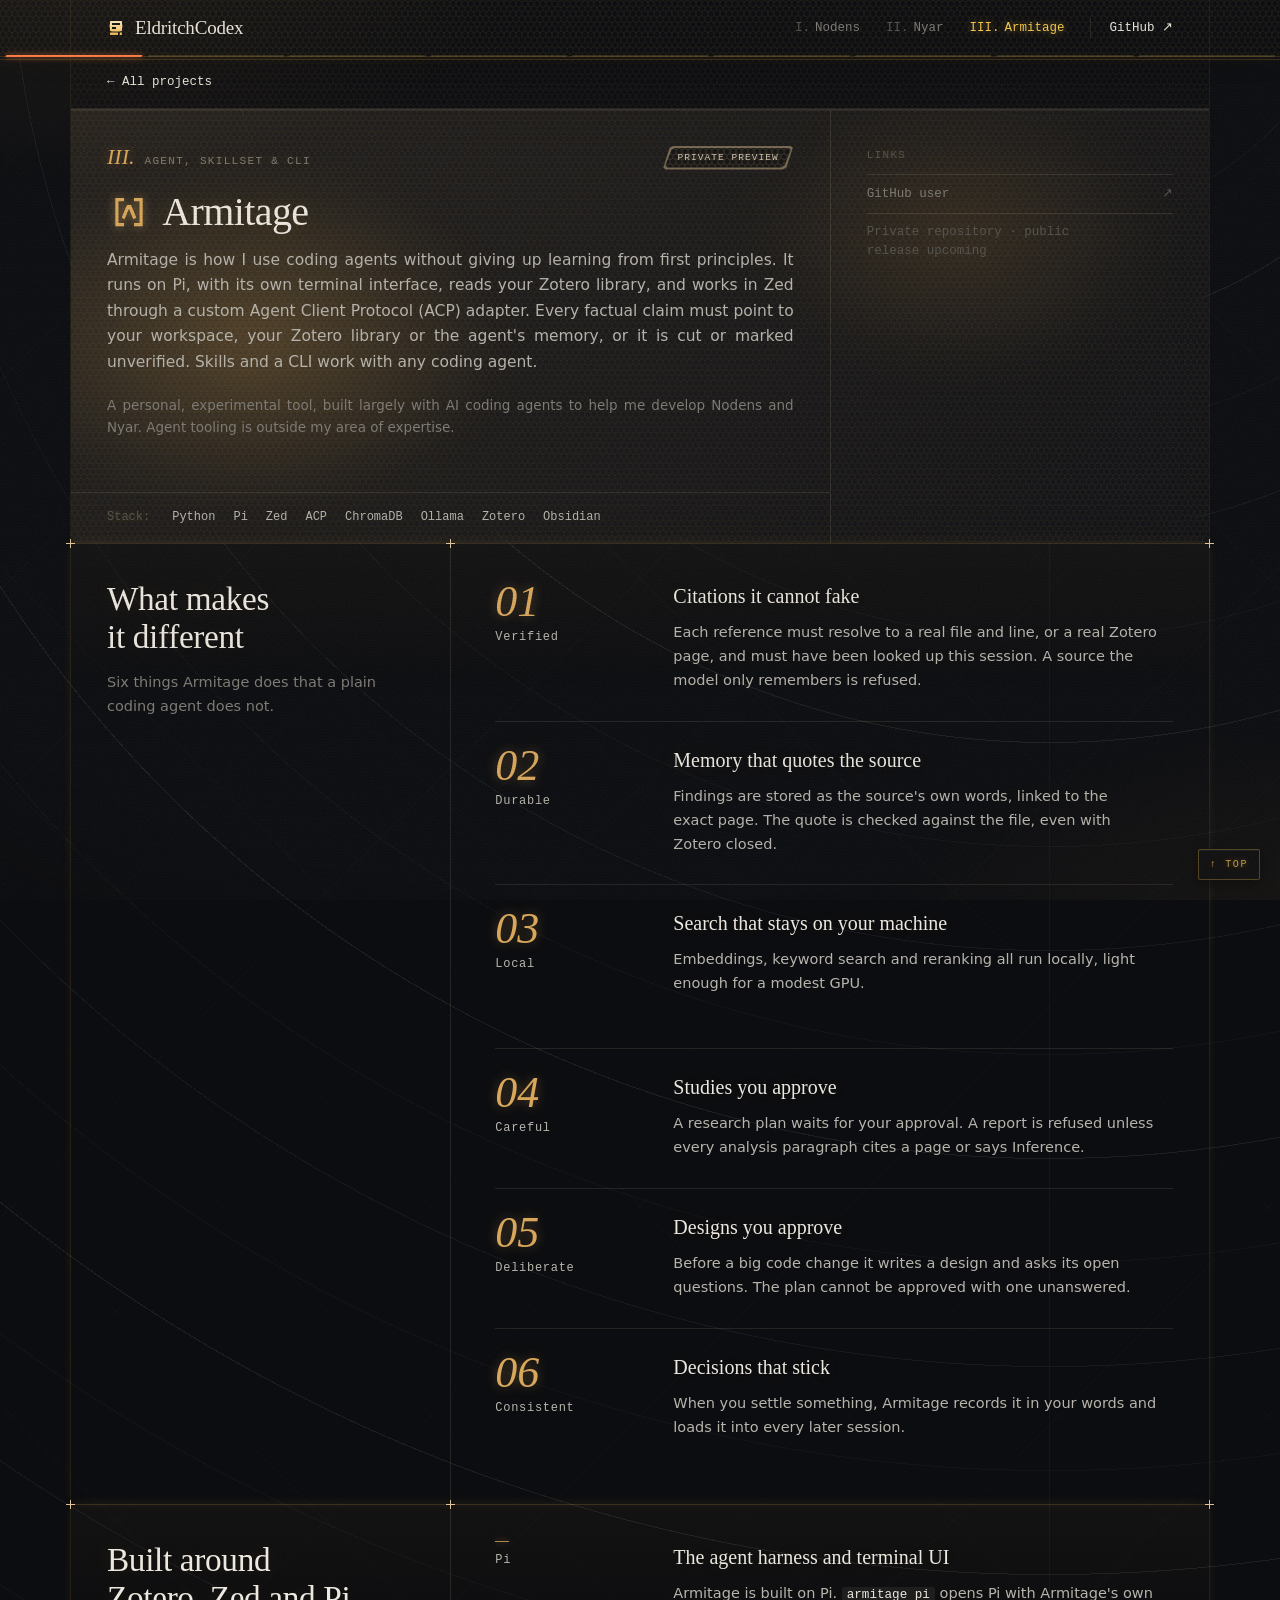
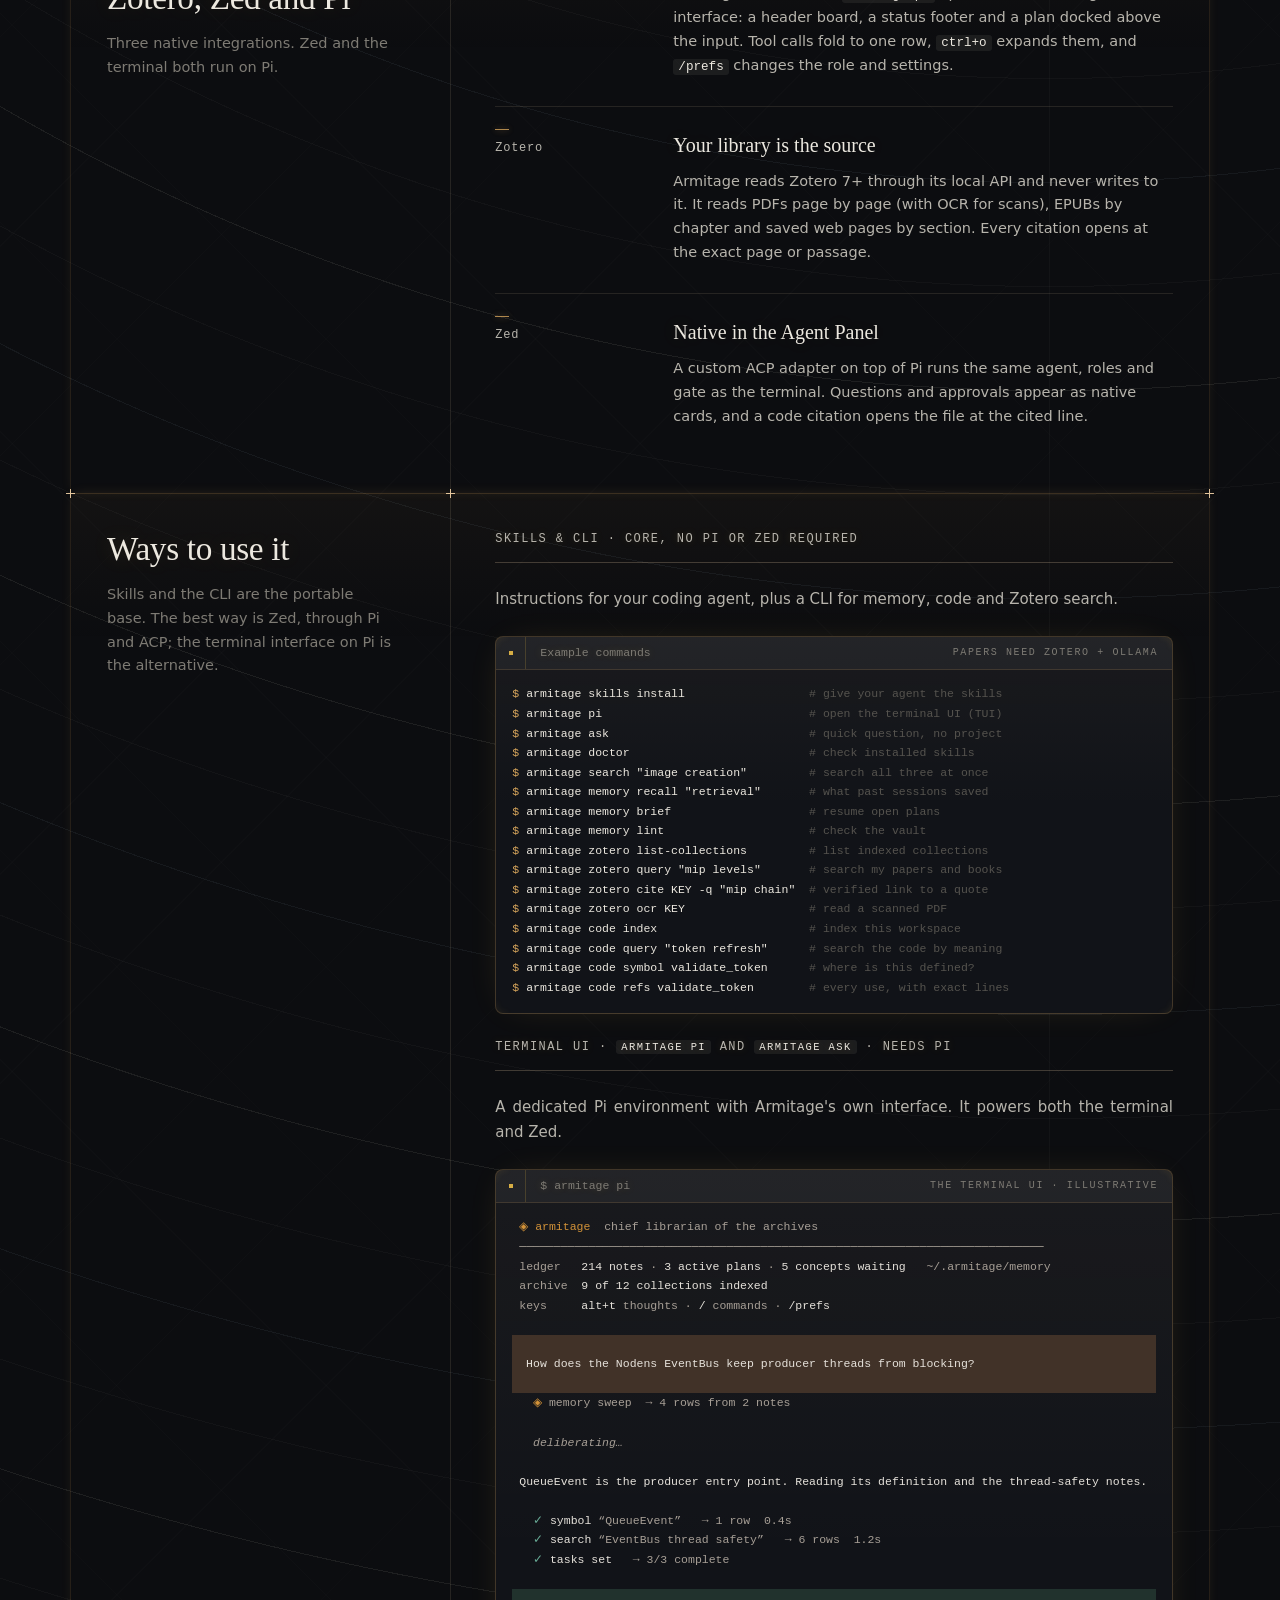
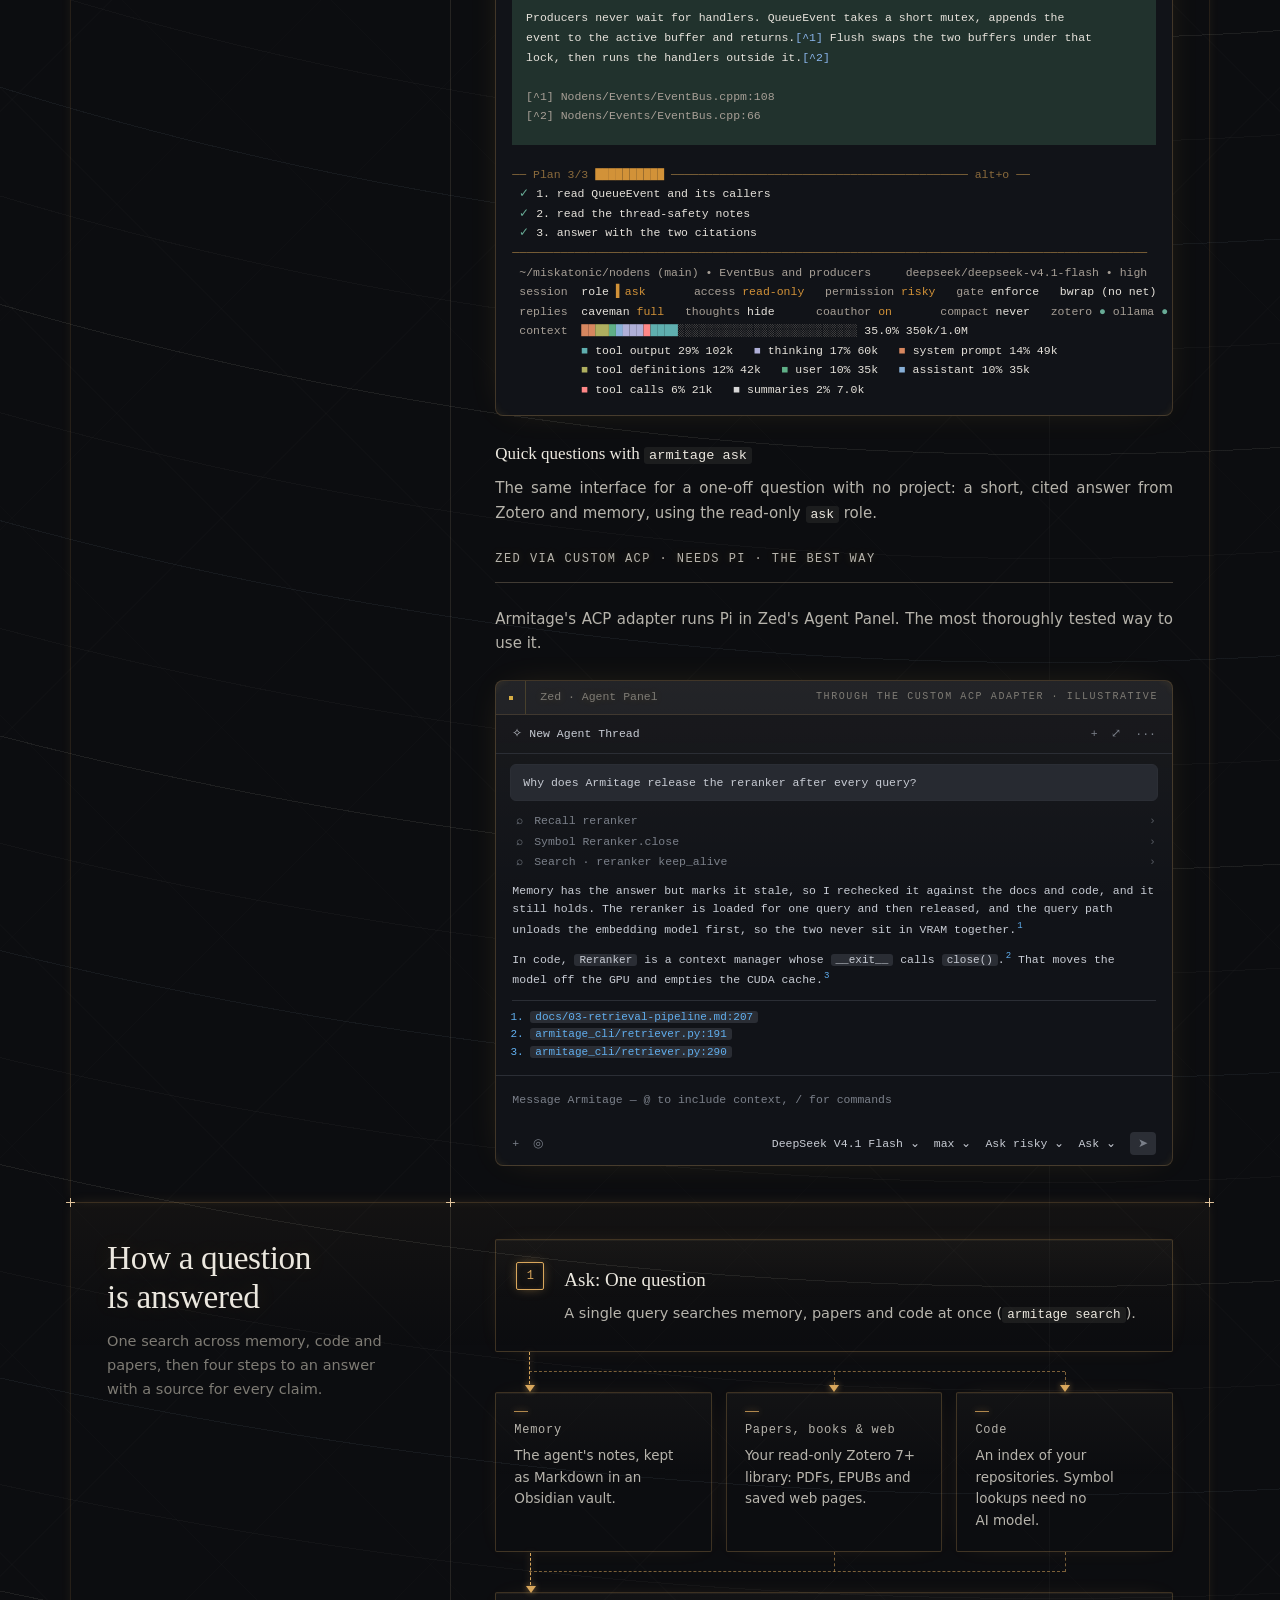
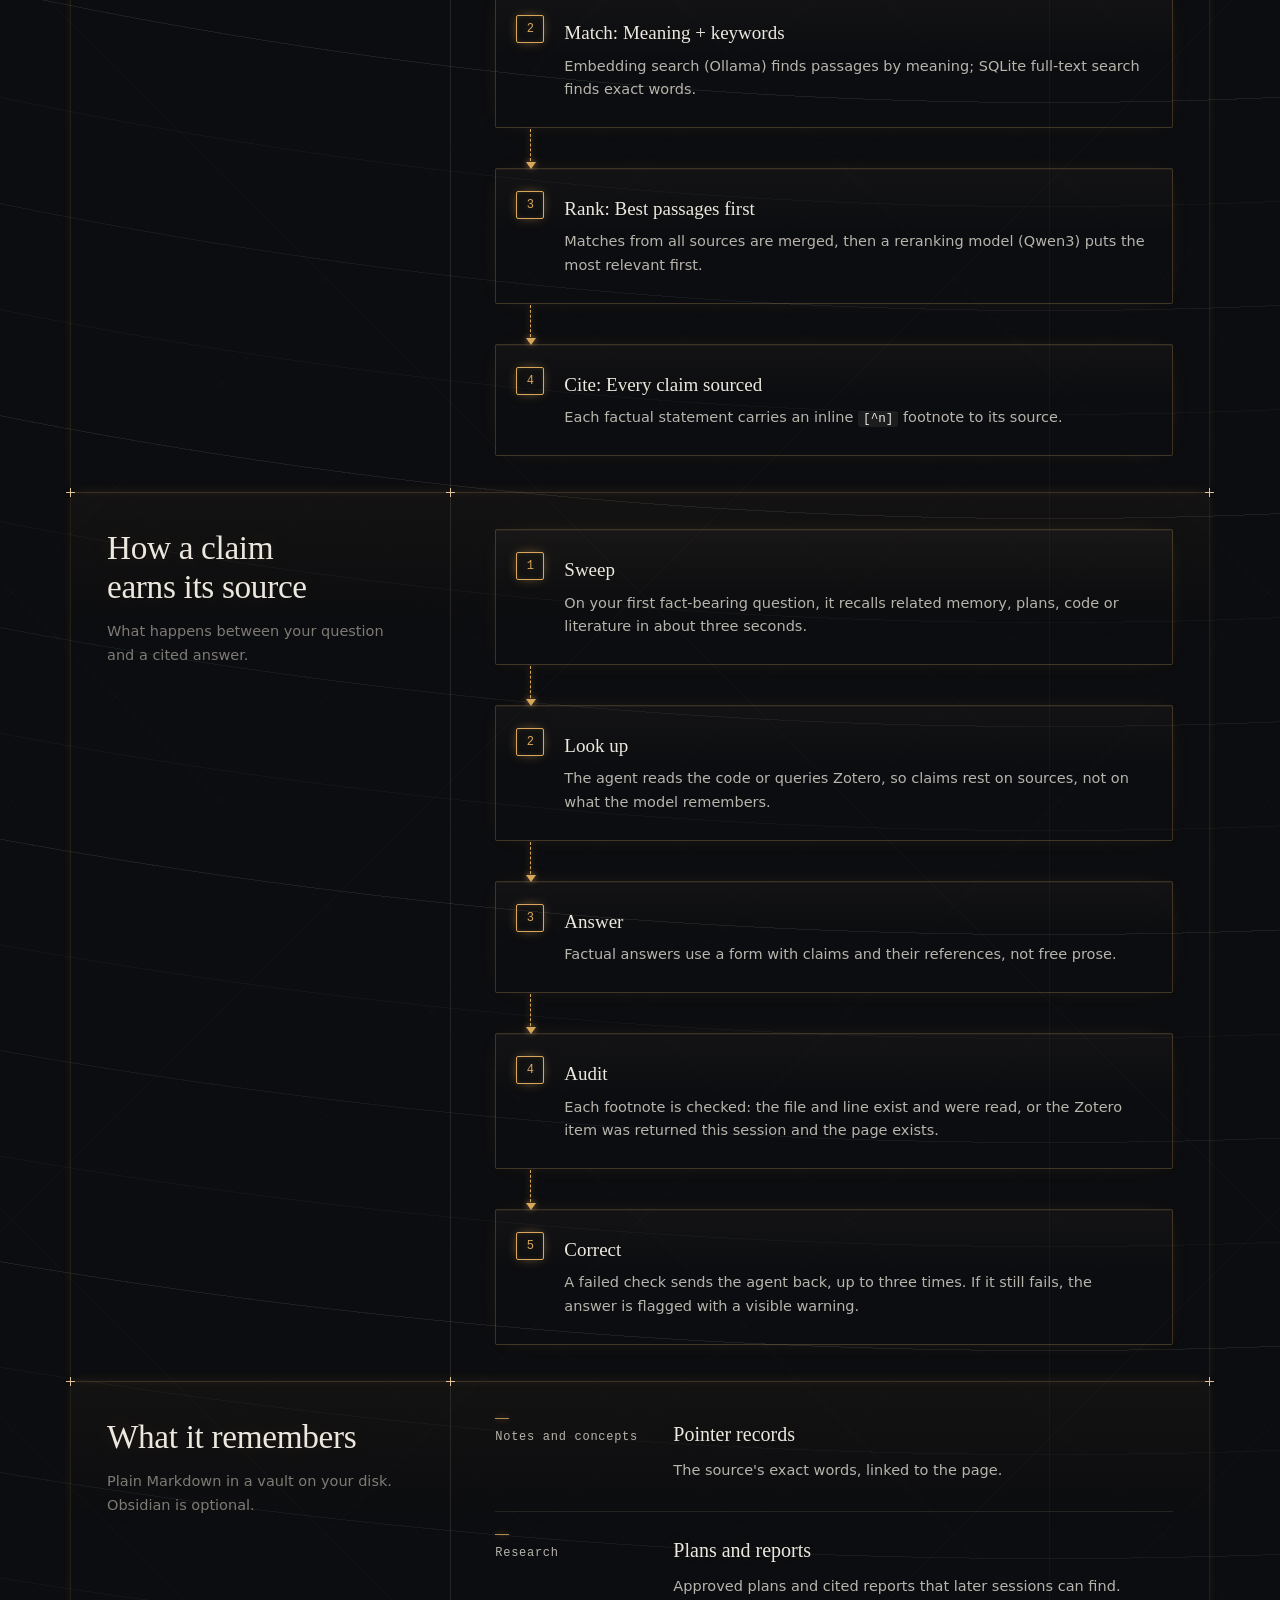
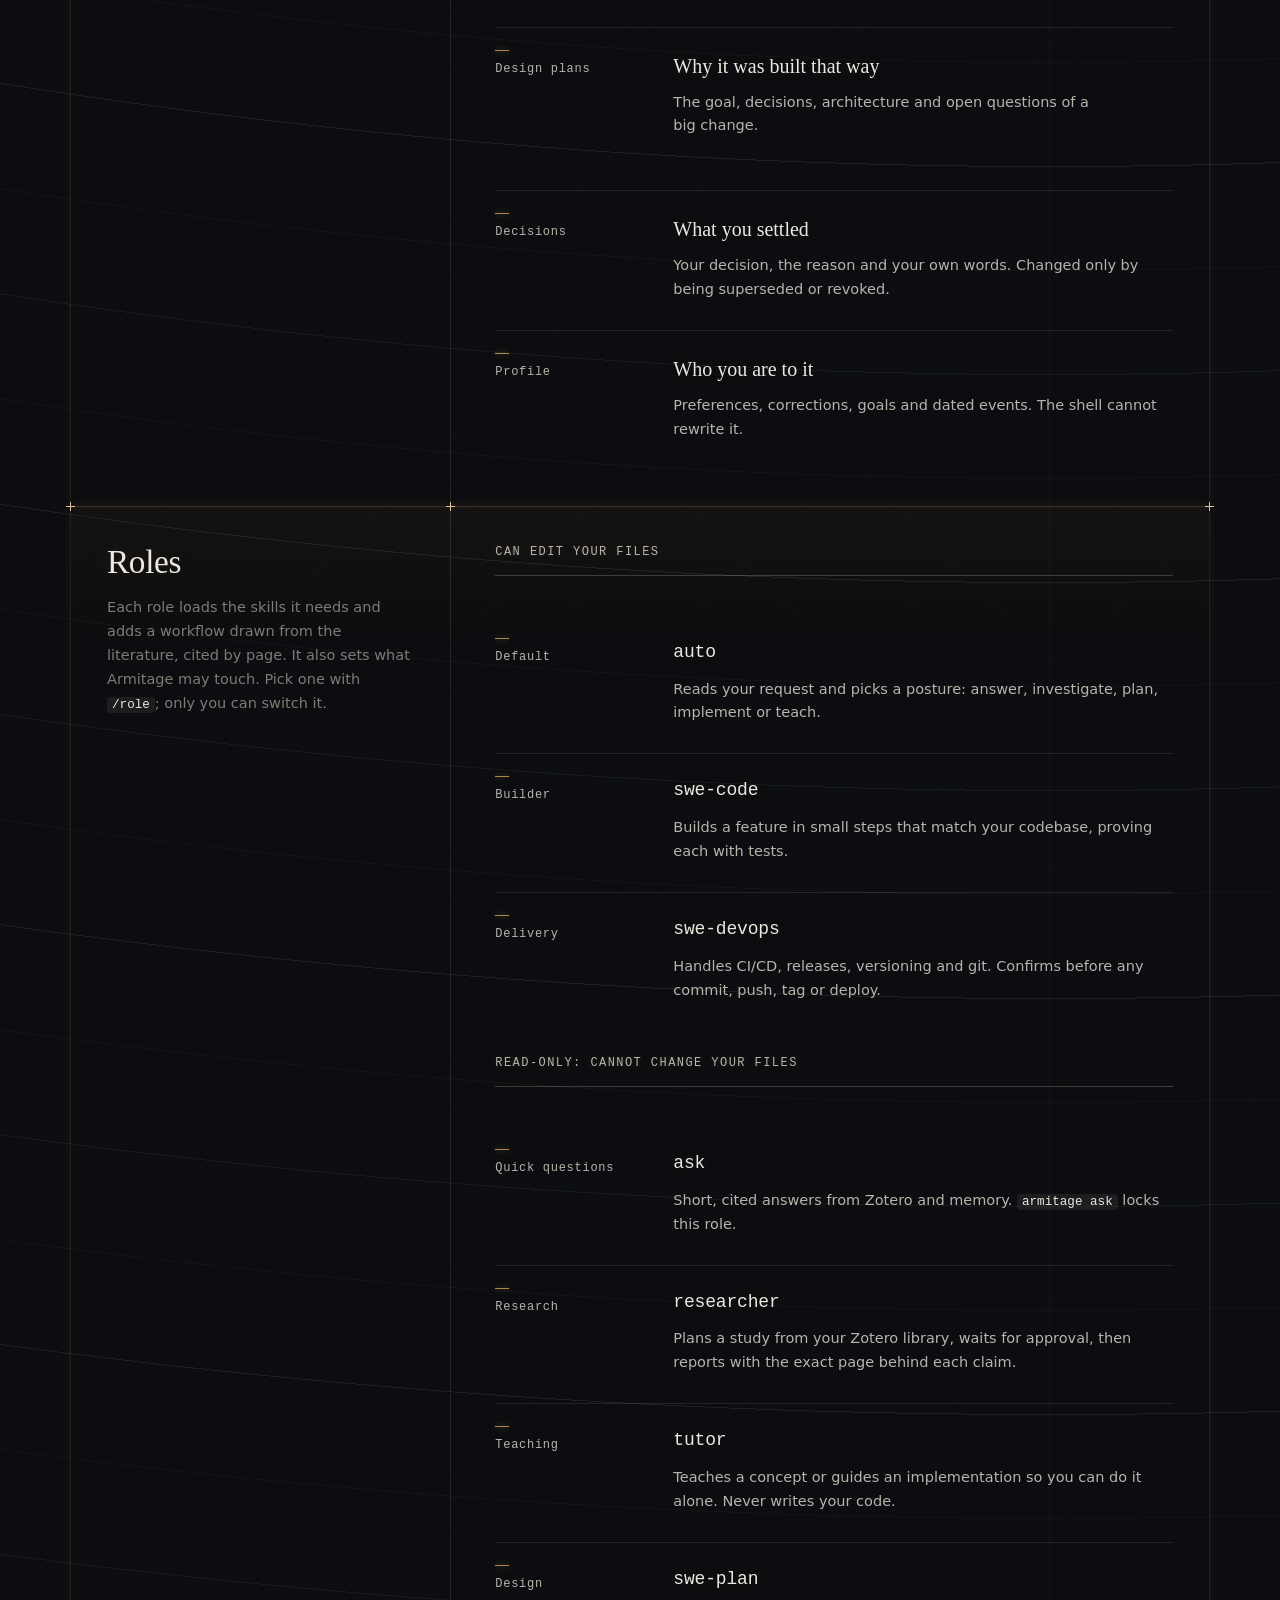
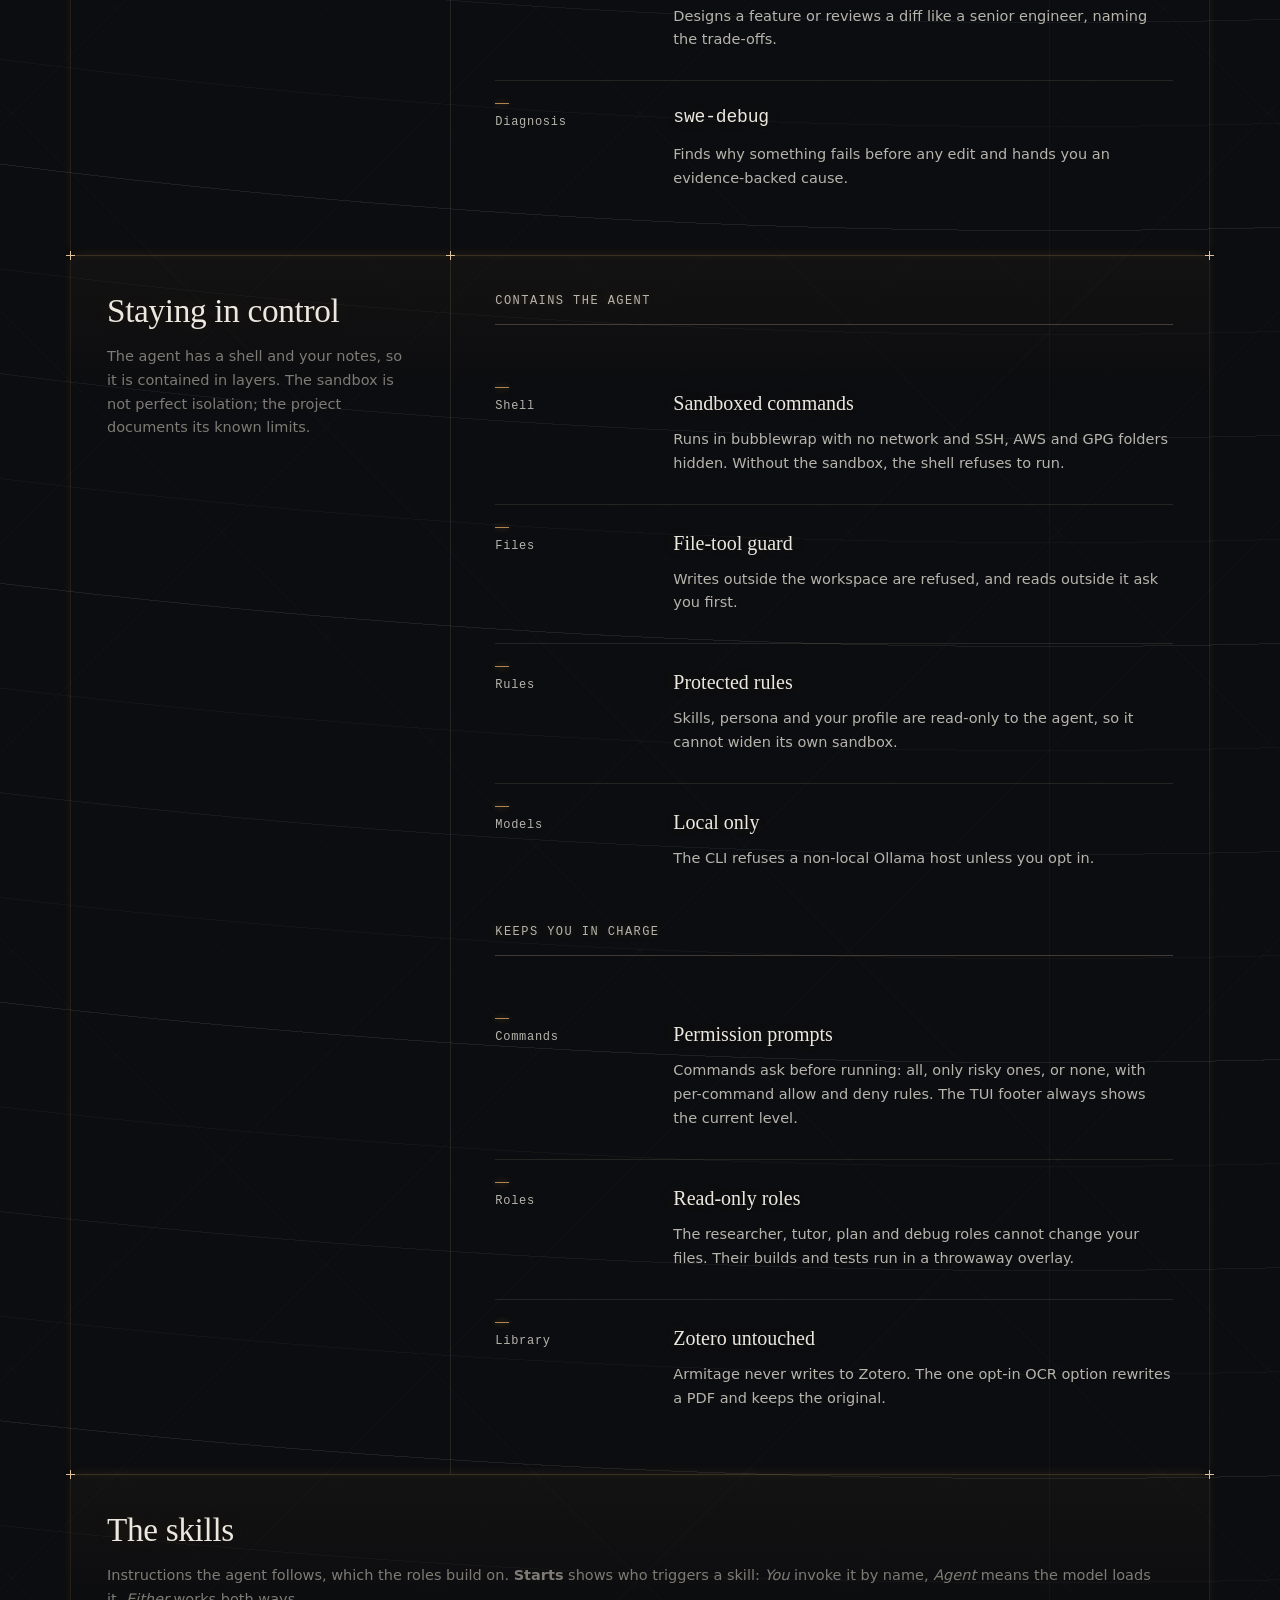
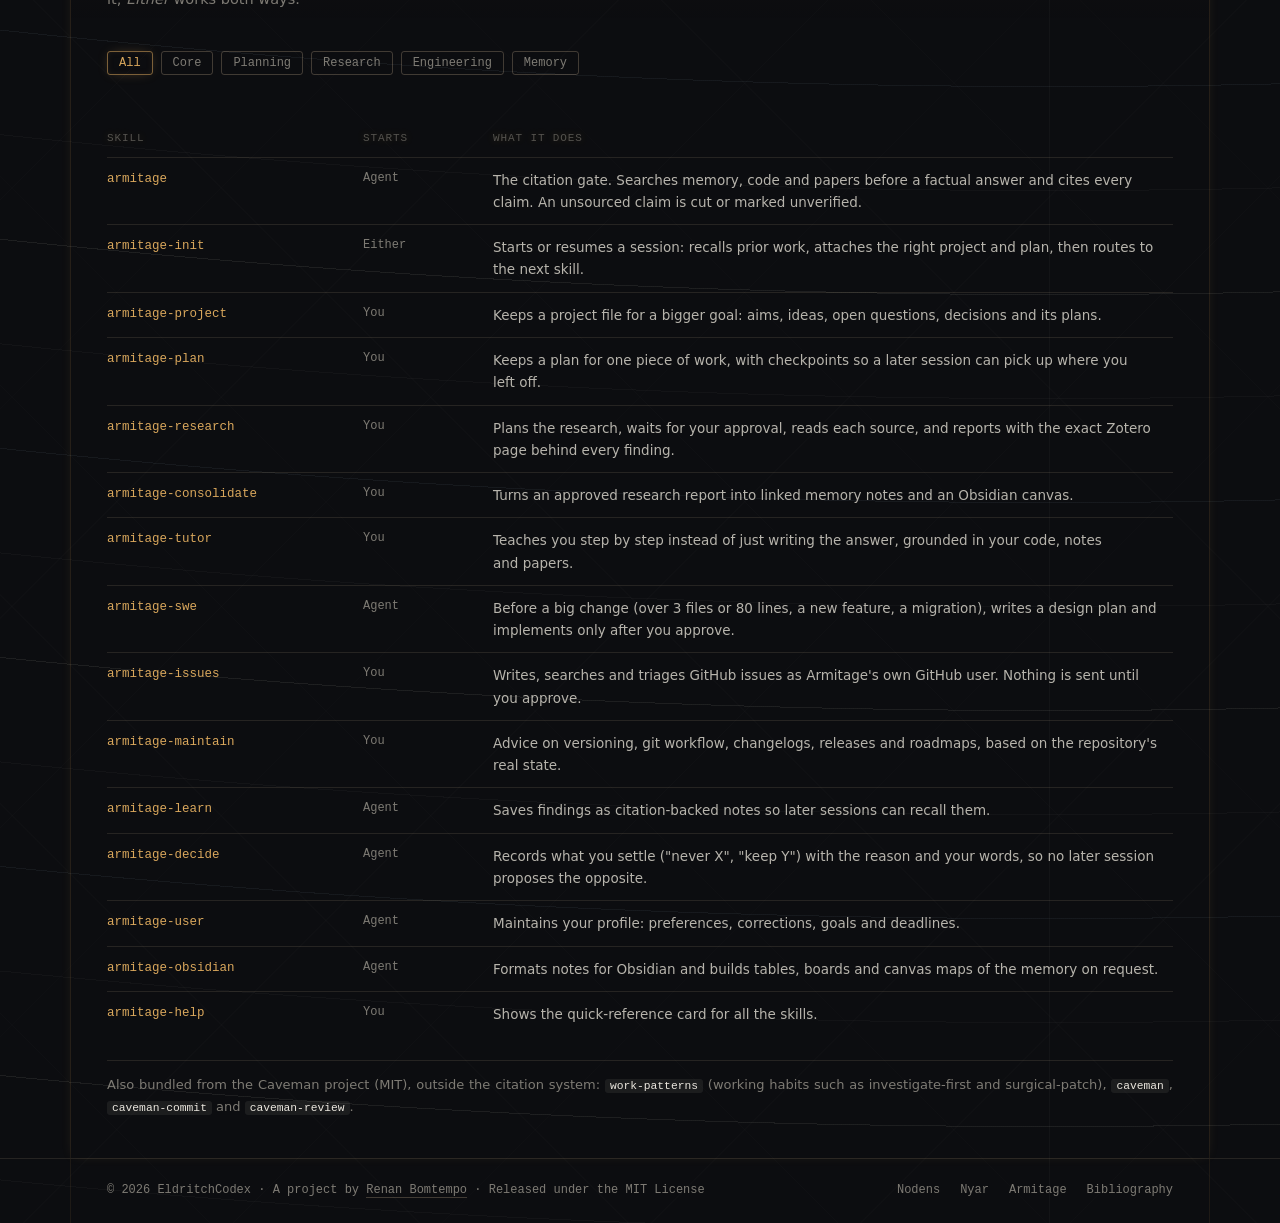
==== commit f2e18b58: "content(site): shorten and simplify the Armitage page copy Tighten the intro, feature items, integra" ====
--- a/armitage/index.html
+++ b/armitage/index.html
@@ -112,14 +112,11 @@
                         Armitage
                     </h2>
                     <p>
-                        Armitage is how I use coding agents without giving up learning from first principles. It works
-                        natively with Pi, the agent harness it runs on, which has its own terminal interface (TUI) for
-                        Armitage; with Zotero, where your PDFs, EPUBs and saved web pages live; and with Zed, through a
-                        custom Agent Client Protocol adapter on top of Pi. Every factual claim must point to your workspace, your Zotero library or
-                        the agent's memory, or it is cut or marked unverified. Skills and a CLI work with any coding
-                        agent, but it is at its
-                        best in Zed, through the Pi harness and ACP, where it is most thoroughly tested, or in its own
-                        terminal interface.
+                        Armitage is how I use coding agents without giving up learning from first principles. It runs
+                        on Pi, with its own terminal interface, reads your Zotero library, and works in Zed through a
+                        custom Agent Client Protocol (ACP) adapter. Every factual claim must point to your workspace,
+                        your Zotero library or the agent's memory, or it is cut or marked unverified. Skills and a CLI
+                        work with any coding agent.
                     </p>
                     <p class="chapter-note">
                         A personal, experimental tool, built largely with AI coding agents to help me develop Nodens
@@ -157,24 +154,19 @@
                         <li><span class="item-idx"><b class="big-num">01</b><span>Verified</span></span>
                             <div>
                                 <h4>Citations it cannot fake</h4>
-                                <p>Each reference must resolve: the file and line exist, or the Zotero page or section
-                                    exists in the extracted text. It must also have been looked up in this session, so a
-                                    source the model only remembers is refused.</p>
+                                <p>Each reference must resolve to a real file and line, or a real Zotero page, and must have been looked up this session. A source the model only remembers is refused.</p>
                             </div>
                         </li>
                         <li><span class="item-idx"><b class="big-num">02</b><span>Durable</span></span>
                             <div>
                                 <h4>Memory that quotes the source</h4>
-                                <p>Findings are stored as the source's own words next to a link to the exact page or
-                                    passage. The quote is checked against the file, even with Zotero closed and offline.
-                                </p>
+                                <p>Findings are stored as the source's own words, linked to the exact page. The quote is checked against the file, even with Zotero closed.</p>
                             </div>
                         </li>
                         <li><span class="item-idx"><b class="big-num">03</b><span>Local</span></span>
                             <div>
                                 <h4>Search that stays on your machine</h4>
-                                <p>Embeddings, keyword search and reranking all run locally. The reranker is loaded for
-                                    one query and then released, so it fits on a modest GPU.</p>
+                                <p>Embeddings, keyword search and reranking all run locally, light enough for a modest GPU.</p>
                             </div>
                         </li>
                     </ul>
@@ -182,23 +174,19 @@
                         <li><span class="item-idx"><b class="big-num">04</b><span>Careful</span></span>
                             <div>
                                 <h4>Studies you approve</h4>
-                                <p>A research plan waits for your approval. The report is refused unless every analysis
-                                    paragraph cites a page or says Inference, and every quote is found on its page.</p>
+                                <p>A research plan waits for your approval. A report is refused unless every analysis paragraph cites a page or says Inference.</p>
                             </div>
                         </li>
                         <li><span class="item-idx"><b class="big-num">05</b><span>Deliberate</span></span>
                             <div>
                                 <h4>Designs you approve</h4>
-                                <p>Before a big code change it writes a design file and asks its open questions. The
-                                    plan cannot be approved with one unanswered, and editing it sends it back to draft.
-                                </p>
+                                <p>Before a big code change it writes a design and asks its open questions. The plan cannot be approved with one unanswered.</p>
                             </div>
                         </li>
                         <li><span class="item-idx"><b class="big-num">06</b><span>Consistent</span></span>
                             <div>
                                 <h4>Decisions that stick</h4>
-                                <p>When you settle something, Armitage records it with your own words and loads it into
-                                    every later session, so nothing proposes the opposite.</p>
+                                <p>When you settle something, Armitage records it in your words and loads it into every later session.</p>
                             </div>
                         </li>
                     </ul>
@@ -208,47 +196,26 @@
             <section class="sect">
                 <div class="sect-intro">
                     <h3>Built around Zotero, Zed and Pi</h3>
-                    <p>Three native integrations: the agent, where your sources live, and where you work. Zed and the
-                        terminal both run on Pi.</p>
+                    <p>Three native integrations. Zed and the terminal both run on Pi.</p>
                 </div>
                 <div class="sect-body">
                     <ul class="items">
                         <li><span class="item-idx">Pi</span>
                             <div>
-                                <h4>The agent harness, with its own terminal interface</h4>
-                                <p>Armitage is built on the Pi harness. In the terminal, <code>armitage pi</code> opens
-                                    Pi with Armitage's own interface: a header board with your memory vault and Zotero
-                                    collections; a footer table of what governs the agent (role, access, permission,
-                                    gate, sandbox) and how it answers, with Zotero and Ollama health and a bar of where
-                                    the context window goes; and a plan docked above the input bar, with a progress
-                                    bar, that stays in view while the agent works through it.</p>
-                                <p>The conversation keeps a hierarchy: your message and the delivered answer are framed,
-                                    and what the agent did sits quietly beneath. Tool calls fold to one row with a
-                                    check or a cross, and what the harness attached to your message (a memory sweep, a
-                                    plan) is a row of its own. <code>ctrl+o</code> expands any of them. The spinner
-                                    changes with the work, such as searching the Archive, reading, running in the
-                                    sandbox or auditing citations. Pickers and a <code>/prefs</code> panel change the
-                                    role and the rest. It all sits in a dark theme of brass, verdigris and umber.</p>
+                                <h4>The agent harness and terminal UI</h4>
+                                <p>Armitage is built on Pi. <code>armitage pi</code> opens Pi with Armitage's own interface: a header board, a status footer and a plan docked above the input. Tool calls fold to one row, <code>ctrl+o</code> expands them, and <code>/prefs</code> changes the role and settings.</p>
                             </div>
                         </li>
                         <li><span class="item-idx">Zotero</span>
                             <div>
                                 <h4>Your library is the source</h4>
-                                <p>Armitage reads Zotero 7+ through its local API and never writes to it. Zotero stores
-                                    your PDFs, EPUBs and saved web page snapshots, and Armitage reads all three, not
-                                    only PDFs: PDFs page by page, with OCR for scans, EPUBs chapter by chapter, and
-                                    snapshots section by section.</p>
-                                <p>Every citation opens at the exact place in Zotero, the page of a PDF or the passage
-                                    of a snapshot.</p>
+                                <p>Armitage reads Zotero 7+ through its local API and never writes to it. It reads PDFs page by page (with OCR for scans), EPUBs by chapter and saved web pages by section. Every citation opens at the exact page or passage.</p>
                             </div>
                         </li>
                         <li><span class="item-idx">Zed</span>
                             <div>
                                 <h4>Native in the Agent Panel</h4>
-                                <p>Zed support is a custom Agent Client Protocol (ACP) adapter on top of Pi: Zed talks
-                                    ACP to the adapter, which drives the same Pi agent, with Armitage's extensions,
-                                    roles and gate, that the TUI uses. Its questions and approvals appear as native
-                                    cards, and a code citation opens the file in Zed at the cited line.</p>
+                                <p>A custom ACP adapter on top of Pi runs the same agent, roles and gate as the terminal. Questions and approvals appear as native cards, and a code citation opens the file at the cited line.</p>
                             </div>
                         </li>
                     </ul>
@@ -258,13 +225,13 @@
             <section class="sect">
                 <div class="sect-intro">
                     <h3>Ways to use it</h3>
-                    <p>The skills and CLI are the portable base; the best way to use Armitage is inside Zed, through
-                        Pi and ACP, or in its terminal interface on Pi. Each way, as it looks.</p>
+                    <p>Skills and the CLI are the portable base. The best way is Zed, through Pi and ACP; the terminal
+                        interface on Pi is the alternative.</p>
                 </div>
                 <div class="sect-body">
                     <h4 class="sub-label">Skills &amp; CLI · core, no Pi or Zed required</h4>
-                    <p class="way-note">Instructions for your coding agent, plus a CLI that maintains memory and
-                        searches your code and Zotero library.</p>
+                    <p class="way-note">Instructions for your coding agent, plus a CLI for memory, code and Zotero
+                        search.</p>
                     <div class="figure">
                         <div class="figure-bar">
                             <span>Example commands</span>
@@ -273,9 +240,8 @@
                         <pre class="shell" data-shell="armitage-cli"></pre>
                     </div>
                     <h4 class="sub-label">Terminal UI · <code>armitage pi</code> and <code>armitage ask</code> · needs Pi</h4>
-                    <p class="way-note">A dedicated Pi environment built around Armitage's workflow, with its own
-                        interface: header board, status footer, context bar, docked plan, library-themed spinners and
-                        pickers. It powers both the terminal and Zed.</p>
+                    <p class="way-note">A dedicated Pi environment with Armitage's own interface. It powers both the
+                        terminal and Zed.</p>
                     <div class="figure">
                         <div class="figure-bar">
                             <span>$ armitage pi</span>
@@ -319,13 +285,11 @@
 <span class="tl">          <span class="c6">■</span> tool calls 6% 21k   <span class="c8">■</span> summaries 2% 7.0k</span></pre>
                     </div>
                     <h5 class="way-sub">Quick questions with <code>armitage ask</code></h5>
-                    <p class="way-note">The same interface, for a one-off question with no project. It opens a custom session in an empty
-                        scratch folder with the read-only <code>ask</code> role locked: a short answer first from your
-                        Zotero library and memory, with no study plan and no check question, and a smaller
-                        prompt.</p>
+                    <p class="way-note">The same interface for a one-off question with no project: a short, cited
+                        answer from Zotero and memory, using the read-only <code>ask</code> role.</p>
                     <h4 class="sub-label">Zed via custom ACP · needs Pi · the best way</h4>
-                    <p class="way-note">Armitage's own ACP adapter runs the Pi harness in Zed's Agent Panel instead of
-                        a terminal. The most thoroughly tested way to use Armitage.</p>
+                    <p class="way-note">Armitage's ACP adapter runs Pi in Zed's Agent Panel. The most thoroughly tested
+                        way to use it.</p>
                     <div class="figure">
                         <div class="figure-bar">
                             <span>Zed · Agent Panel</span>
@@ -363,56 +327,49 @@
             <section class="sect">
                 <div class="sect-intro">
                     <h3>How a question is answered</h3>
-                    <p>One search across your memory, code and papers, then four steps to an answer with a source
-                        for every claim.</p>
+                    <p>One search across memory, code and papers, then four steps to an answer with a source for every
+                        claim.</p>
                 </div>
                 <div class="sect-body">
                     <ol class="flow">
                         <li class="flow-card"><span class="flow-num">1</span>
                             <div>
                                 <h4>Ask: One question</h4>
-                                <p>A single query fans out across its memory, your papers and your code at once
-                                    (<code>armitage search</code>).</p>
+                                <p>A single query searches memory, papers and code at once (<code>armitage search</code>).</p>
                             </div>
                         </li>
                         <li class="flow-branch" aria-label="Sources consulted">
                             <ul class="source-grid">
                                 <li class="source-card">
                                     <span class="item-idx">Memory</span>
-                                    <p>The agent's own notes, kept as Markdown in an Obsidian vault: plans, decisions,
-                                        concepts and your profile.</p>
+                                    <p>The agent's notes, kept as Markdown in an Obsidian vault.</p>
                                 </li>
                                 <li class="source-card">
                                     <span class="item-idx">Papers, books &amp; web</span>
-                                    <p>Your local Zotero 7+ library, read-only. Reads every file Zotero's reader opens:
-                                        PDFs (with OCR for scans), EPUBs by chapter, and saved web snapshots.</p>
+                                    <p>Your read-only Zotero 7+ library: PDFs, EPUBs and saved web pages.</p>
                                 </li>
                                 <li class="source-card">
                                     <span class="item-idx">Code</span>
-                                    <p>An index of your repositories, shared across branches and worktrees. Looking up a
-                                        symbol or where it is used needs no AI model.</p>
+                                    <p>An index of your repositories. Symbol lookups need no AI model.</p>
                                 </li>
                             </ul>
                         </li>
                         <li class="flow-card"><span class="flow-num">2</span>
                             <div>
                                 <h4>Match: Meaning + keywords</h4>
-                                <p>In each of those three sources, embedding search (Ollama) finds passages by meaning
-                                    and SQLite full-text search finds exact words.</p>
+                                <p>Embedding search (Ollama) finds passages by meaning; SQLite full-text search finds exact words.</p>
                             </div>
                         </li>
                         <li class="flow-card"><span class="flow-num">3</span>
                             <div>
                                 <h4>Rank: Best passages first</h4>
-                                <p>Matches from all three sources are merged, then a reranking model (Qwen3) puts the
-                                    most relevant passages first.</p>
+                                <p>Matches from all sources are merged, then a reranking model (Qwen3) puts the most relevant first.</p>
                             </div>
                         </li>
                         <li class="flow-card"><span class="flow-num">4</span>
                             <div>
                                 <h4>Cite: Every claim sourced</h4>
-                                <p>Each factual statement carries an inline <code>[^n]</code> footnote to its source.
-                                </p>
+                                <p>Each factual statement carries an inline <code>[^n]</code> footnote to its source.</p>
                             </div>
                         </li>
                     </ol>
@@ -429,40 +386,31 @@
                         <li class="flow-card"><span class="flow-num">1</span>
                             <div>
                                 <h4>Sweep</h4>
-                                <p>On your first fact-bearing question, it recalls memory, plans, code or literature
-                                    within about three seconds and puts the evidence in front of the model.</p>
-                                <p class="step-why">Earlier work is reused, not rediscovered.</p>
+                                <p>On your first fact-bearing question, it recalls related memory, plans, code or literature in about three seconds.</p>
                             </div>
                         </li>
                         <li class="flow-card"><span class="flow-num">2</span>
                             <div>
                                 <h4>Look up</h4>
-                                <p>The agent reads the code or queries Zotero for the passages it needs.</p>
-                                <p class="step-why">Claims rest on sources, not on what the model remembers.</p>
+                                <p>The agent reads the code or queries Zotero, so claims rest on sources, not on what the model remembers.</p>
                             </div>
                         </li>
                         <li class="flow-card"><span class="flow-num">3</span>
                             <div>
                                 <h4>Answer</h4>
-                                <p>Factual answers go through an answer form with the claims and their references, not
-                                    free prose.</p>
-                                <p class="step-why">Every claim has a place for its source.</p>
+                                <p>Factual answers use a form with claims and their references, not free prose.</p>
                             </div>
                         </li>
                         <li class="flow-card"><span class="flow-num">4</span>
                             <div>
                                 <h4>Audit</h4>
-                                <p>Each footnote is checked: the file and line exist and were read, the Zotero item was
-                                    returned this session and the page exists.</p>
-                                <p class="step-why">Invented or half-remembered sources are rejected.</p>
+                                <p>Each footnote is checked: the file and line exist and were read, or the Zotero item was returned this session and the page exists.</p>
                             </div>
                         </li>
                         <li class="flow-card"><span class="flow-num">5</span>
                             <div>
                                 <h4>Correct</h4>
-                                <p>If a check fails, the agent is sent back, up to three times. If it still fails, you
-                                    see a visible warning and the answer is flagged.</p>
-                                <p class="step-why">Nothing passes silently.</p>
+                                <p>A failed check sends the agent back, up to three times. If it still fails, the answer is flagged with a visible warning.</p>
                             </div>
                         </li>
                     </ol>
@@ -472,22 +420,20 @@
             <section class="sect">
                 <div class="sect-intro">
                     <h3>What it remembers</h3>
-                    <p>Plain Markdown in a vault on your disk. Obsidian is optional, and the CLI notices edits made
-                        behind its back.</p>
+                    <p>Plain Markdown in a vault on your disk. Obsidian is optional.</p>
                 </div>
                 <div class="sect-body">
                     <ul class="items">
                         <li><span class="item-idx">Notes and concepts</span>
                             <div>
                                 <h4>Pointer records</h4>
-                                <p>The source's exact words, linked to the page. Quick recall without paraphrasing the
-                                    source.</p>
+                                <p>The source's exact words, linked to the page.</p>
                             </div>
                         </li>
                         <li><span class="item-idx">Research</span>
                             <div>
                                 <h4>Plans and reports</h4>
-                                <p>Approved plans and cited reports. Later sessions find what a study established.</p>
+                                <p>Approved plans and cited reports that later sessions can find.</p>
                             </div>
                         </li>
                         <li><span class="item-idx">Design plans</span>
@@ -501,15 +447,13 @@
                         <li><span class="item-idx">Decisions</span>
                             <div>
                                 <h4>What you settled</h4>
-                                <p>Your decision, the reason and your own words. They change only by being superseded or
-                                    revoked, so nothing contradicts them later.</p>
+                                <p>Your decision, the reason and your own words. Changed only by being superseded or revoked.</p>
                             </div>
                         </li>
                         <li><span class="item-idx">Profile</span>
                             <div>
                                 <h4>Who you are to it</h4>
-                                <p>Preferences, corrections, goals and dated events. It adapts to you, and the shell
-                                    cannot rewrite it.</p>
+                                <p>Preferences, corrections, goals and dated events. The shell cannot rewrite it.</p>
                             </div>
                         </li>
                     </ul>
@@ -519,10 +463,9 @@
             <section class="sect">
                 <div class="sect-intro">
                     <h3>Roles</h3>
-                    <p>Roles build on skills. Each role loads the skills it is charged with and adds a workflow of its
-                        own, consolidated from the literature: books and papers cited by page in the role's
-                        instructions. A role also sets what Armitage may touch. You pick one with <code>/role</code>,
-                        and only you can switch it.</p>
+                    <p>Each role loads the skills it needs and adds a workflow drawn from the literature, cited by
+                        page. It also sets what Armitage may touch. Pick one with <code>/role</code>; only you can
+                        switch it.</p>
                 </div>
                 <div class="sect-body">
                     <h4 class="sub-label">Can edit your files</h4>
@@ -530,22 +473,19 @@
                         <li><span class="item-idx">Default</span>
                             <div>
                                 <h4 class="role-name">auto</h4>
-                                <p>Reads what you ask and picks its own posture: answer, investigate, plan, implement or
-                                    teach.</p>
+                                <p>Reads your request and picks a posture: answer, investigate, plan, implement or teach.</p>
                             </div>
                         </li>
                         <li><span class="item-idx">Builder</span>
                             <div>
                                 <h4 class="role-name">swe-code</h4>
-                                <p>Builds a feature in small, verified steps, matching your codebase's style and proving
-                                    each step with tests.</p>
+                                <p>Builds a feature in small steps that match your codebase, proving each with tests.</p>
                             </div>
                         </li>
                         <li><span class="item-idx">Delivery</span>
                             <div>
                                 <h4 class="role-name">swe-devops</h4>
-                                <p>Handles CI/CD, releases, versioning and git, and explains as it goes. It confirms
-                                    before any commit, push, tag, publish or deploy.</p>
+                                <p>Handles CI/CD, releases, versioning and git. Confirms before any commit, push, tag or deploy.</p>
                             </div>
                         </li>
                     </ul>
@@ -554,37 +494,31 @@
                         <li><span class="item-idx">Quick questions</span>
                             <div>
                                 <h4 class="role-name">ask</h4>
-                                <p>A reference desk for one-off questions: answers first and briefly from Zotero and
-                                    memory, with every claim still cited. It is the role <code>armitage ask</code>
-                                    locks for that session.</p>
+                                <p>Short, cited answers from Zotero and memory. <code>armitage ask</code> locks this role.</p>
                             </div>
                         </li>
                         <li><span class="item-idx">Research</span>
                             <div>
                                 <h4 class="role-name">researcher</h4>
-                                <p>Answers a question from your Zotero library like a scientist: plans the study, waits
-                                    for your approval, then reports with the exact page behind every claim.</p>
+                                <p>Plans a study from your Zotero library, waits for approval, then reports with the exact page behind each claim.</p>
                             </div>
                         </li>
                         <li><span class="item-idx">Teaching</span>
                             <div>
                                 <h4 class="role-name">tutor</h4>
-                                <p>Teaches a concept, or guides you through an implementation, so you can do it alone
-                                    afterwards. It never writes your code.</p>
+                                <p>Teaches a concept or guides an implementation so you can do it alone. Never writes your code.</p>
                             </div>
                         </li>
                         <li><span class="item-idx">Design</span>
                             <div>
                                 <h4 class="role-name">swe-plan</h4>
-                                <p>Designs a feature or system, or reviews a diff, like a senior engineer and architect,
-                                    naming the trade-offs.</p>
+                                <p>Designs a feature or reviews a diff like a senior engineer, naming the trade-offs.</p>
                             </div>
                         </li>
                         <li><span class="item-idx">Diagnosis</span>
                             <div>
                                 <h4 class="role-name">swe-debug</h4>
-                                <p>Finds why something fails before any edit and hands you a cause backed by evidence,
-                                    not a guess.</p>
+                                <p>Finds why something fails before any edit and hands you an evidence-backed cause.</p>
                             </div>
                         </li>
                     </ul>
@@ -594,8 +528,8 @@
             <section class="sect">
                 <div class="sect-intro">
                     <h3>Staying in control</h3>
-                    <p>The agent has a shell and your notes, so it is contained in layers. The sandbox is not a claim of
-                        perfect isolation, and the project documents its known limits.</p>
+                    <p>The agent has a shell and your notes, so it is contained in layers. The sandbox is not perfect
+                        isolation; the project documents its known limits.</p>
                 </div>
                 <div class="sect-body">
                     <h4 class="sub-label">Contains the agent</h4>
@@ -603,8 +537,7 @@
                         <li><span class="item-idx">Shell</span>
                             <div>
                                 <h4>Sandboxed commands</h4>
-                                <p>Runs in bubblewrap with an empty root and no network, with SSH, AWS and GPG folders
-                                    hidden. Without the sandbox, the shell refuses to run.</p>
+                                <p>Runs in bubblewrap with no network and SSH, AWS and GPG folders hidden. Without the sandbox, the shell refuses to run.</p>
                             </div>
                         </li>
                         <li><span class="item-idx">Files</span>
@@ -616,8 +549,7 @@
                         <li><span class="item-idx">Rules</span>
                             <div>
                                 <h4>Protected rules</h4>
-                                <p>Its skills, persona and your profile are read-only to the agent, so it cannot widen
-                                    its own sandbox.</p>
+                                <p>Skills, persona and your profile are read-only to the agent, so it cannot widen its own sandbox.</p>
                             </div>
                         </li>
                         <li><span class="item-idx">Models</span>
@@ -632,23 +564,19 @@
                         <li><span class="item-idx">Commands</span>
                             <div>
                                 <h4>Permission prompts</h4>
-                                <p>Commands ask before running: all of them, only risky ones, or none. Allow and deny
-                                    rules can be set per command. In the TUI the footer always shows the current role, access,
-                                    permission and gate level.</p>
+                                <p>Commands ask before running: all, only risky ones, or none, with per-command allow and deny rules. The TUI footer always shows the current level.</p>
                             </div>
                         </li>
                         <li><span class="item-idx">Roles</span>
                             <div>
                                 <h4>Read-only roles</h4>
-                                <p>The researcher, tutor, planner and debug roles cannot change your files. Their builds
-                                    and tests run in a throwaway overlay.</p>
+                                <p>The researcher, tutor, plan and debug roles cannot change your files. Their builds and tests run in a throwaway overlay.</p>
                             </div>
                         </li>
                         <li><span class="item-idx">Library</span>
                             <div>
                                 <h4>Zotero untouched</h4>
-                                <p>Armitage never writes to your Zotero library. The one opt-in OCR option rewrites a
-                                    PDF file and keeps the original.</p>
+                                <p>Armitage never writes to Zotero. The one opt-in OCR option rewrites a PDF and keeps the original.</p>
                             </div>
                         </li>
                     </ul>
@@ -658,11 +586,9 @@
             <section class="sect sect--stack">
                 <div class="sect-intro">
                     <h3>The skills</h3>
-                    <p>Skills are the building blocks: instructions the agent follows, which the roles above build on.
-                        <strong>Starts</strong> shows who triggers a skill:
-                        <em>You</em> invoke it by name, <em>Agent</em> means the model loads it itself,
-                        <em>Either</em> works both ways.
-                    </p>
+                    <p>Instructions the agent follows, which the roles build on. <strong>Starts</strong> shows who
+                        triggers a skill: <em>You</em> invoke it by name, <em>Agent</em> means the model loads it,
+                        <em>Either</em> works both ways.</p>
                 </div>
                 <div class="sect-body">
                     <div aria-label="Filter skills by category" class="skill-filters" hidden="" role="group">
@@ -689,87 +615,72 @@
                             <tr data-cat="core">
                                 <td>armitage</td>
                                 <td>Agent</td>
-                                <td>The citation gate. Before answering a factual question, it searches memory, code and
-                                    papers and cites every claim inline. A claim with no source is cut or marked
-                                    unverified.</td>
+                                <td>The citation gate. Searches memory, code and papers before a factual answer and cites every claim. An unsourced claim is cut or marked unverified.</td>
                             </tr>
                             <tr data-cat="planning">
                                 <td>armitage-init</td>
                                 <td>Either</td>
-                                <td>Starts or resumes a working session: recalls prior work, attaches the right project
-                                    and plan, then routes to the next skill.</td>
+                                <td>Starts or resumes a session: recalls prior work, attaches the right project and plan, then routes to the next skill.</td>
                             </tr>
                             <tr data-cat="planning">
                                 <td>armitage-project</td>
                                 <td>You</td>
-                                <td>Keeps a project file for a bigger goal: its aims, ideas, open questions and
-                                    decisions, with its plans listed automatically.</td>
+                                <td>Keeps a project file for a bigger goal: aims, ideas, open questions, decisions and its plans.</td>
                             </tr>
                             <tr data-cat="planning">
                                 <td>armitage-plan</td>
                                 <td>You</td>
-                                <td>Keeps a plan for one piece of work: goal, timeline, reasoning and references.
-                                    Checkpoints progress so a later session can pick up where you left off.</td>
+                                <td>Keeps a plan for one piece of work, with checkpoints so a later session can pick up where you left off.</td>
                             </tr>
                             <tr data-cat="research">
                                 <td>armitage-research</td>
                                 <td>You</td>
-                                <td>Answers a hard question end to end: plans the research, waits for your approval,
-                                    reads each source, and reports with the exact Zotero page behind every finding.</td>
+                                <td>Plans the research, waits for your approval, reads each source, and reports with the exact Zotero page behind every finding.</td>
                             </tr>
                             <tr data-cat="research">
                                 <td>armitage-consolidate</td>
                                 <td>You</td>
-                                <td>Turns a reviewed research report into linked memory notes and an Obsidian canvas,
-                                    written only after you approve.</td>
+                                <td>Turns an approved research report into linked memory notes and an Obsidian canvas.</td>
                             </tr>
                             <tr data-cat="research">
                                 <td>armitage-tutor</td>
                                 <td>You</td>
-                                <td>Teaches you step by step instead of just writing the answer, grounded in your code,
-                                    notes and papers.</td>
+                                <td>Teaches you step by step instead of just writing the answer, grounded in your code, notes and papers.</td>
                             </tr>
                             <tr data-cat="engineering">
                                 <td>armitage-swe</td>
                                 <td>Agent</td>
-                                <td>Before a big change (over 3 files or 80 lines, a new feature, a migration), writes a
-                                    design plan and asks its open questions. Implements only after you approve.</td>
+                                <td>Before a big change (over 3 files or 80 lines, a new feature, a migration), writes a design plan and implements only after you approve.</td>
                             </tr>
                             <tr data-cat="engineering">
                                 <td>armitage-issues</td>
                                 <td>You</td>
-                                <td>Writes, searches and triages GitHub issues as Armitage's own GitHub user. Nothing is
-                                    sent until you approve it.</td>
+                                <td>Writes, searches and triages GitHub issues as Armitage's own GitHub user. Nothing is sent until you approve.</td>
                             </tr>
                             <tr data-cat="engineering">
                                 <td>armitage-maintain</td>
                                 <td>You</td>
-                                <td>Beginner-friendly advice on versioning, git workflow, changelogs, releases and
-                                    roadmaps, based on the repository's real state.</td>
+                                <td>Advice on versioning, git workflow, changelogs, releases and roadmaps, based on the repository's real state.</td>
                             </tr>
                             <tr data-cat="memory">
                                 <td>armitage-learn</td>
                                 <td>Agent</td>
-                                <td>Saves findings as citation-backed notes in the memory cache, so later sessions can
-                                    recall what is true and what to do next.</td>
+                                <td>Saves findings as citation-backed notes so later sessions can recall them.</td>
                             </tr>
                             <tr data-cat="memory">
                                 <td>armitage-decide</td>
                                 <td>Agent</td>
-                                <td>The moment you settle something ("never X", "keep Y"), records it with the reason
-                                    and your own words, so no later session proposes the opposite.</td>
+                                <td>Records what you settle ("never X", "keep Y") with the reason and your words, so no later session proposes the opposite.</td>
                             </tr>
                             <tr data-cat="memory">
                                 <td>armitage-user</td>
                                 <td>Agent</td>
-                                <td>Maintains your profile: preferences, corrections, goals and deadlines. Records a
-                                    fact the turn you state it.</td>
+                                <td>Maintains your profile: preferences, corrections, goals and deadlines.</td>
                             </tr>
                             <tr data-cat="memory">
                                 <td>armitage-obsidian</td>
                                 <td>Agent</td>
-                                <td>Formats notes for Obsidian and builds tables, boards and canvas views of the memory
-                                    when you ask for a map or dashboard.</td>
+                                <td>Formats notes for Obsidian and builds tables, boards and canvas maps of the memory on request.</td>
                             </tr>
                             <tr data-cat="core">
                                 <td>armitage-help</td>
@@ -779,10 +690,9 @@
                         </tbody>
                     </table>
                     <p class="ledger-legend">
-                        Also bundled from the Caveman project (MIT), outside Armitage's citation system:
-                        <code>work-patterns</code> (six working habits, such as investigate-first and
-                        surgical-patch), <code>caveman</code>, <code>caveman-commit</code> and
-                        <code>caveman-review</code> (terse writing and review helpers).
+                        Also bundled from the Caveman project (MIT), outside the citation system:
+                        <code>work-patterns</code> (working habits such as investigate-first and surgical-patch),
+                        <code>caveman</code>, <code>caveman-commit</code> and <code>caveman-review</code>.
                     </p>
                 </div>
             </section>
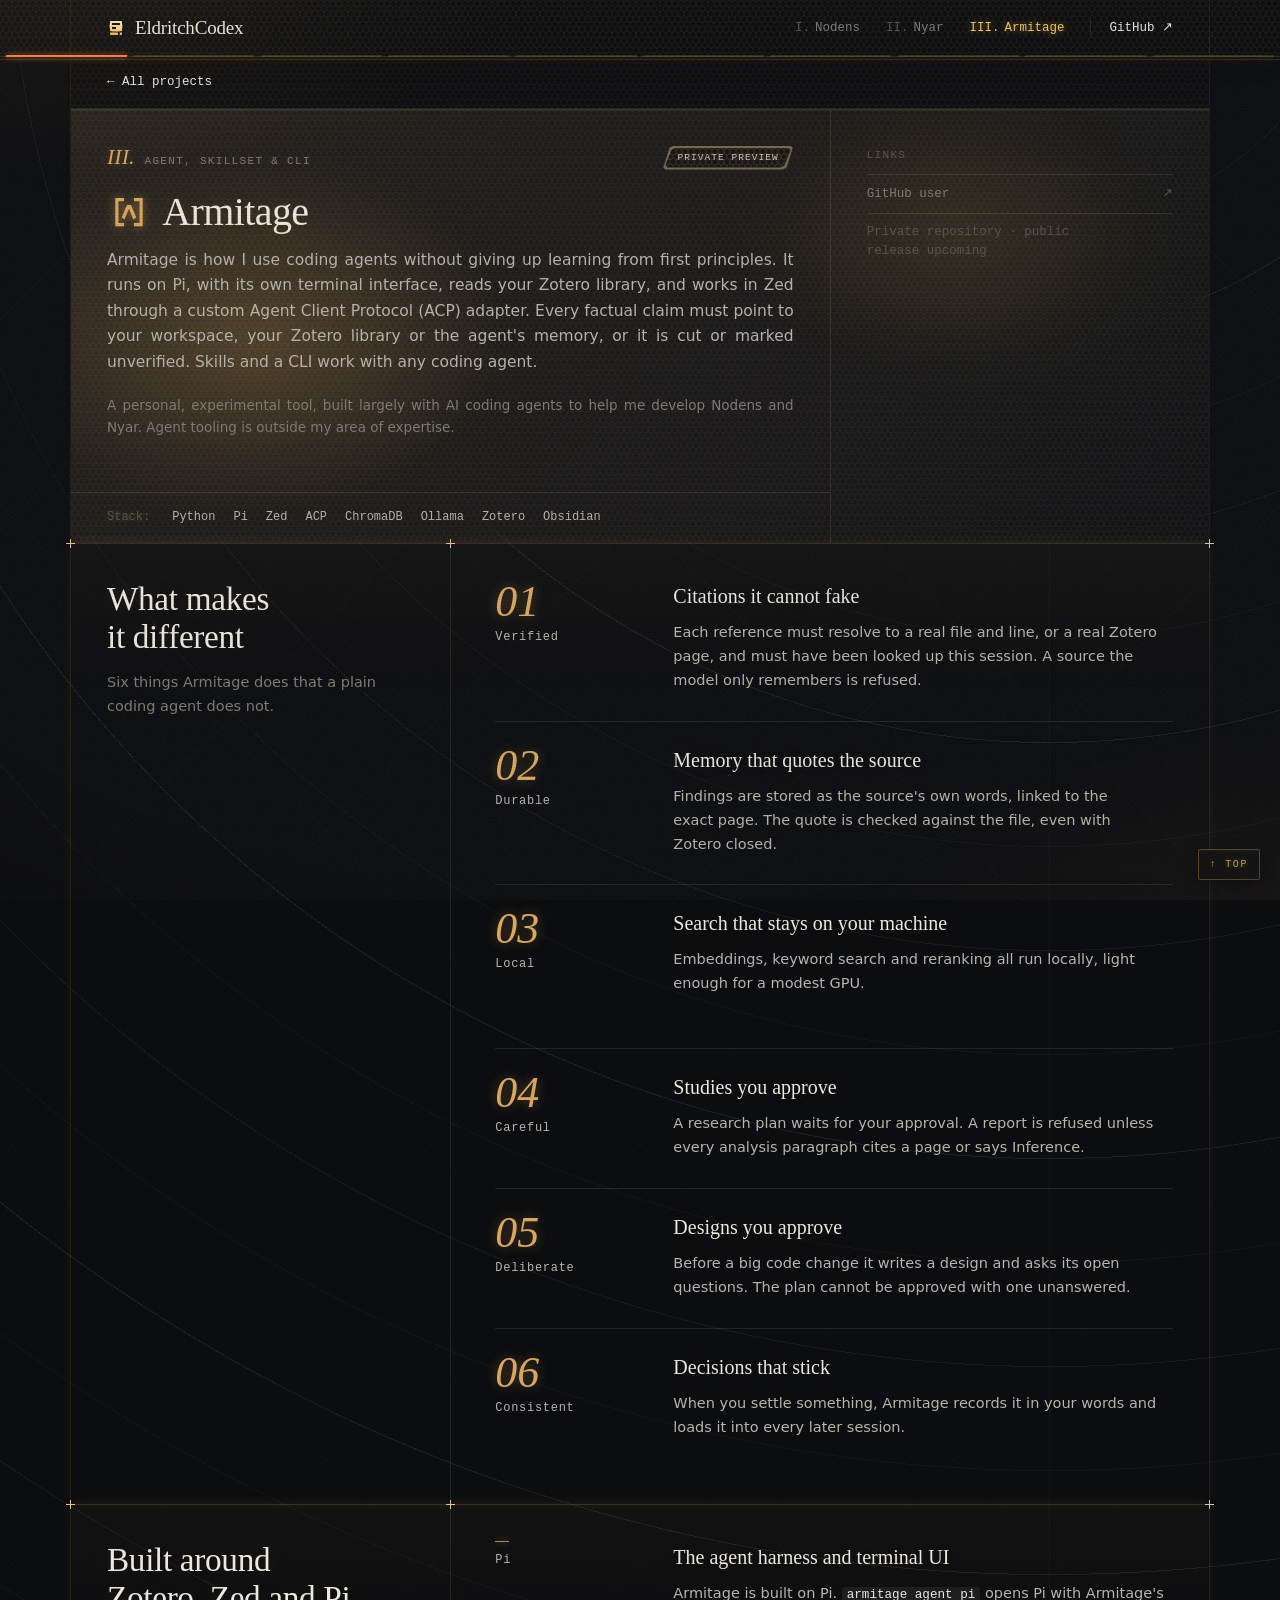
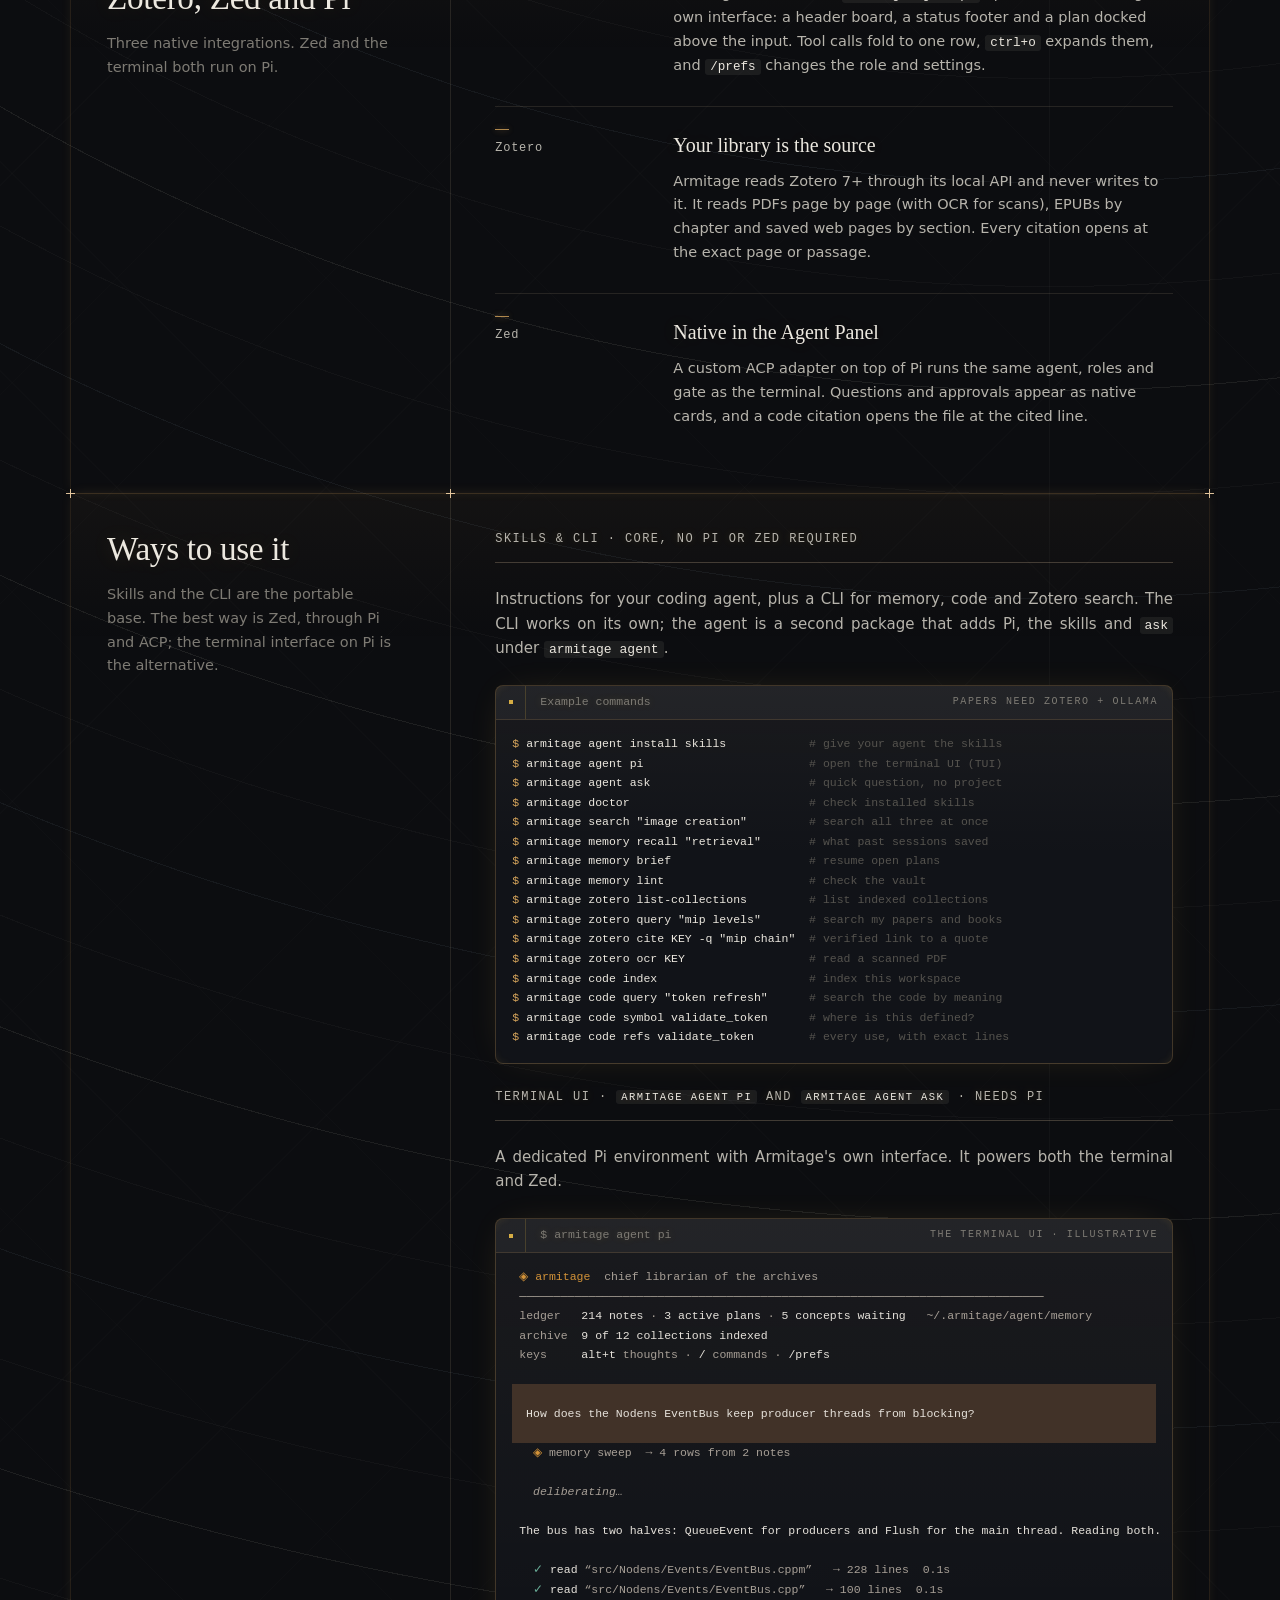
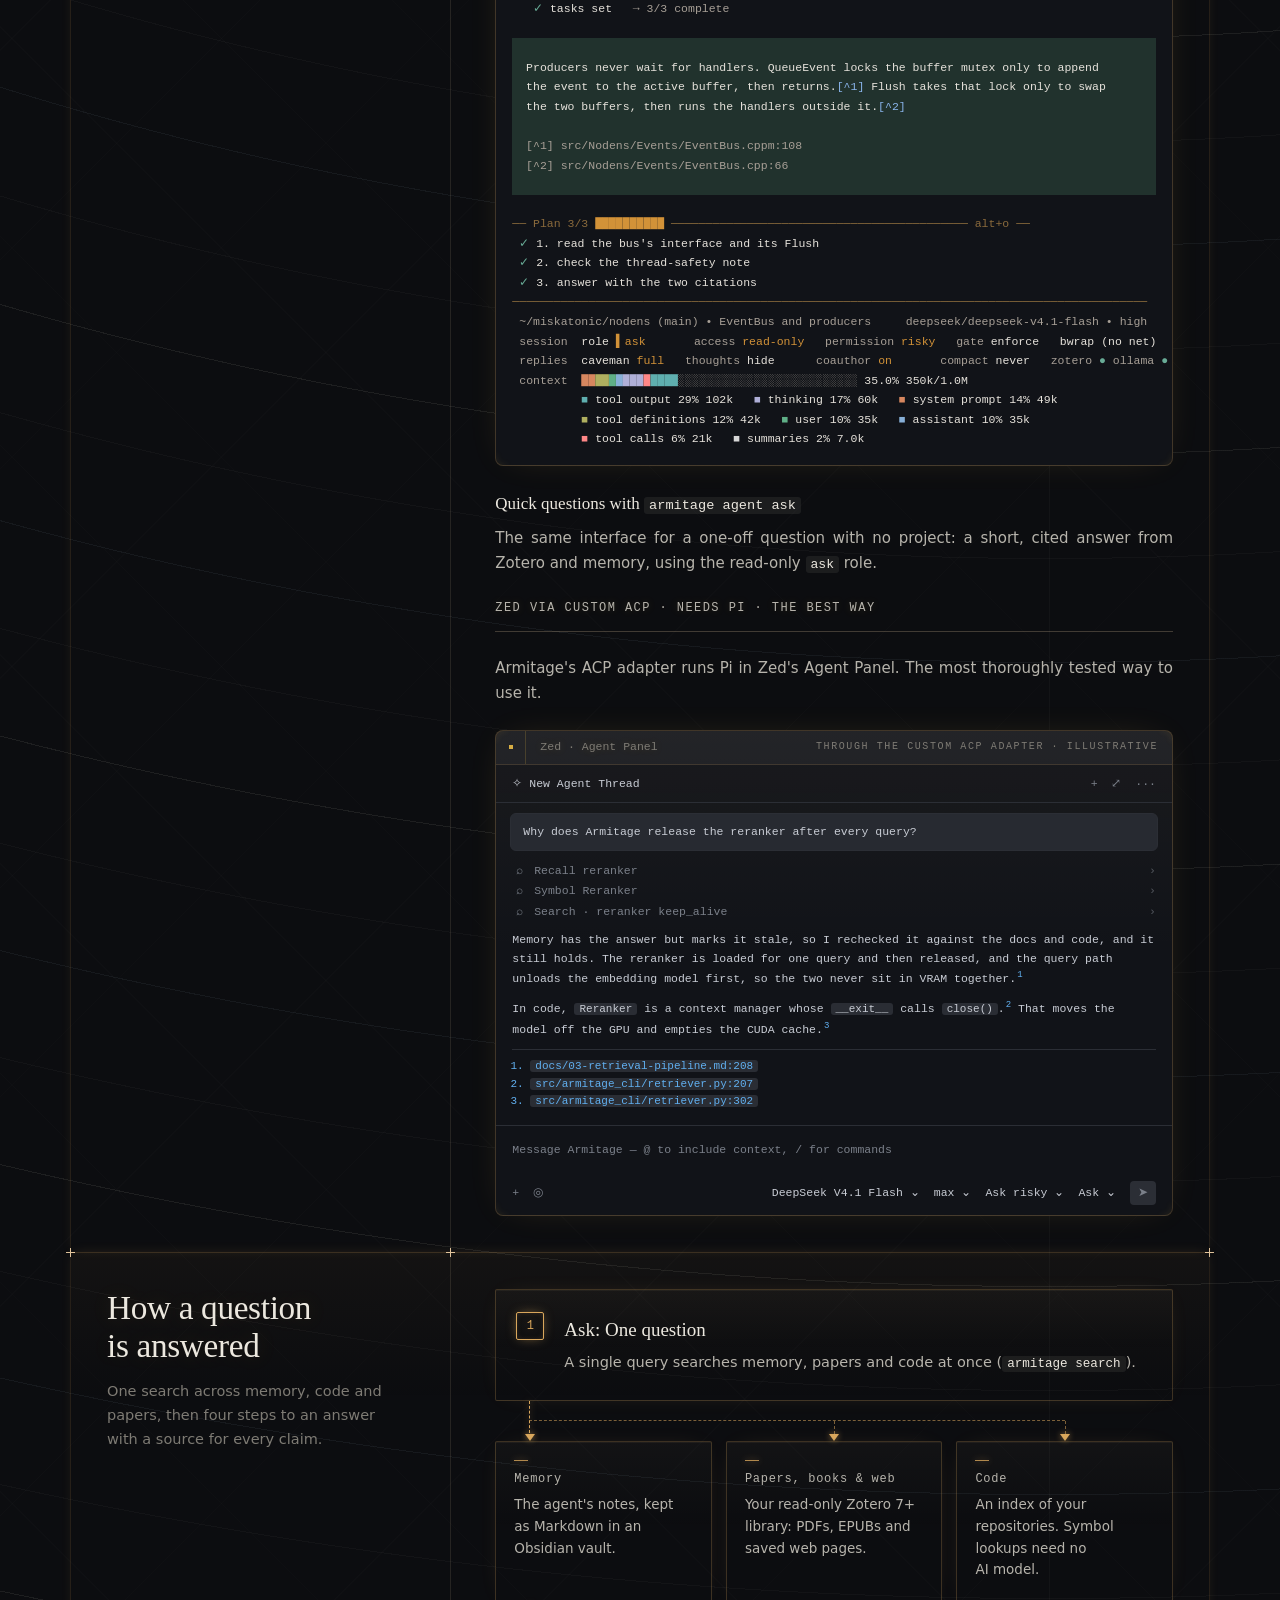
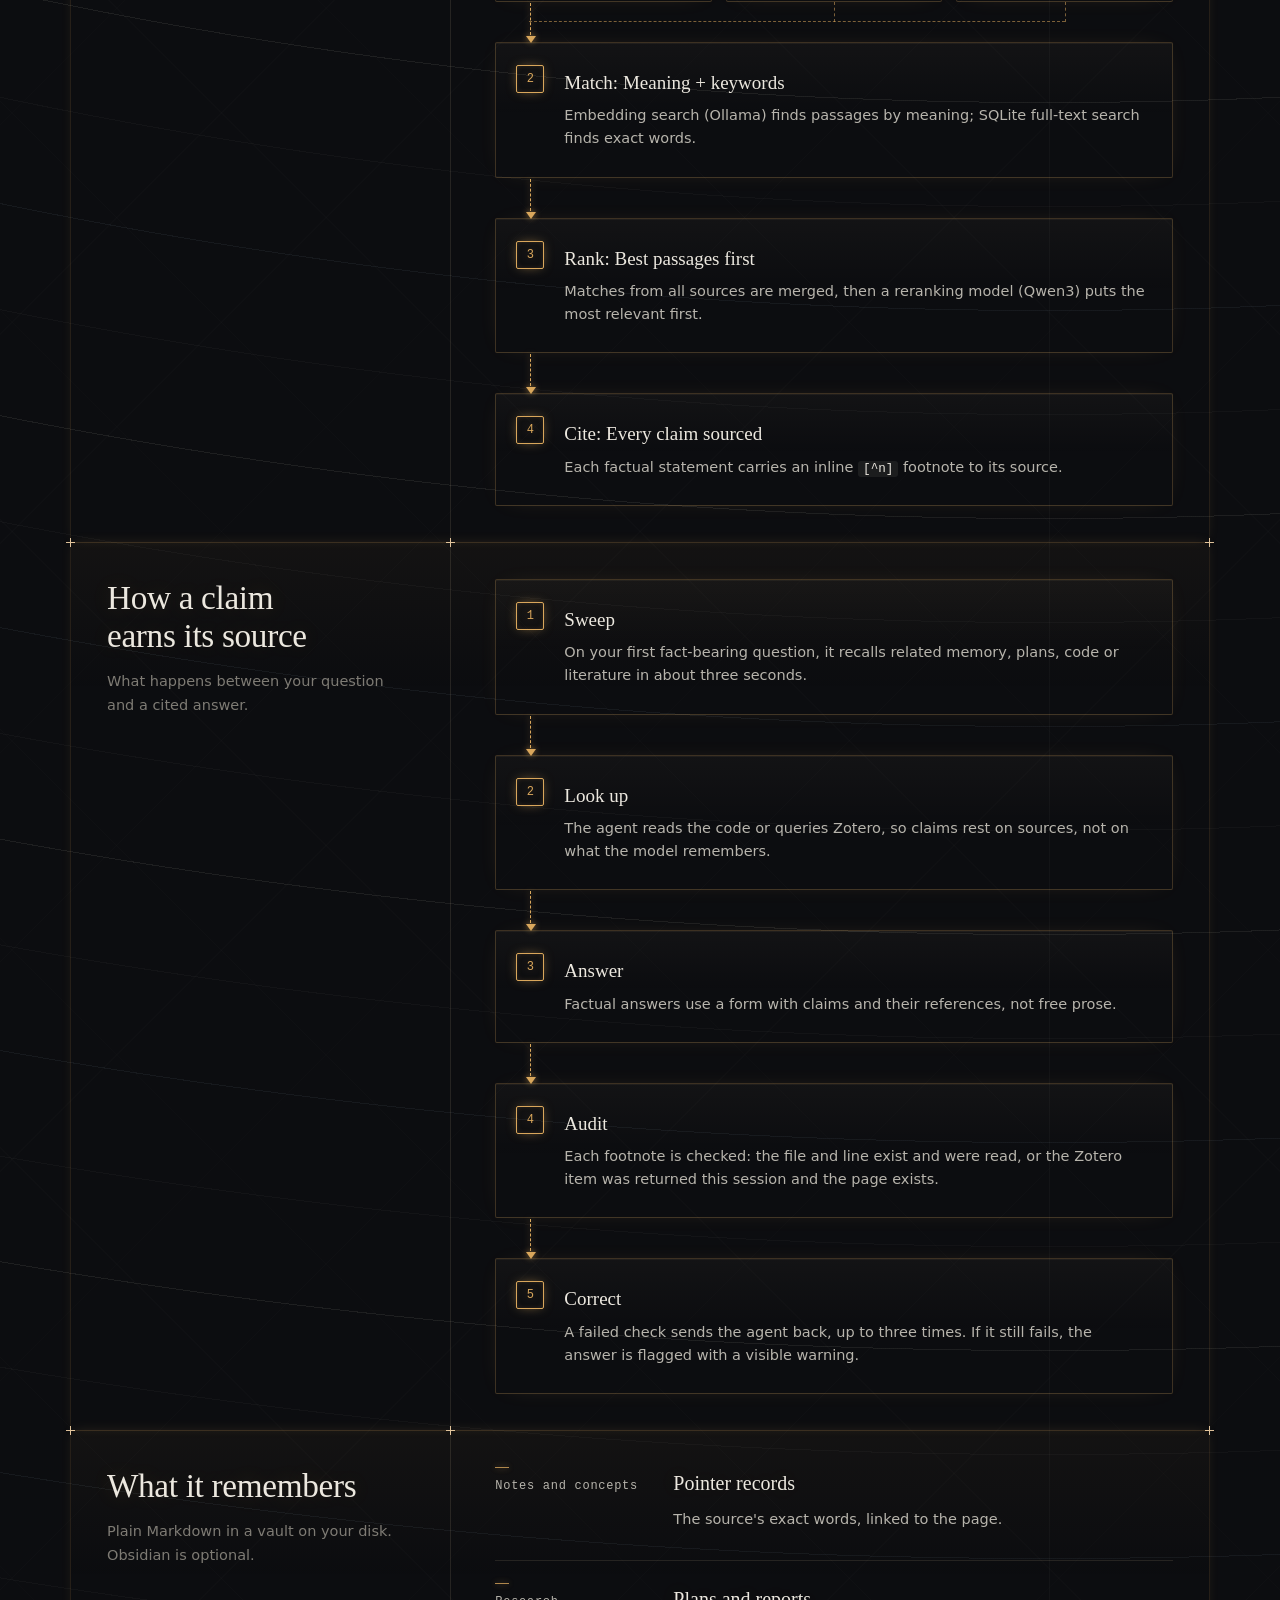
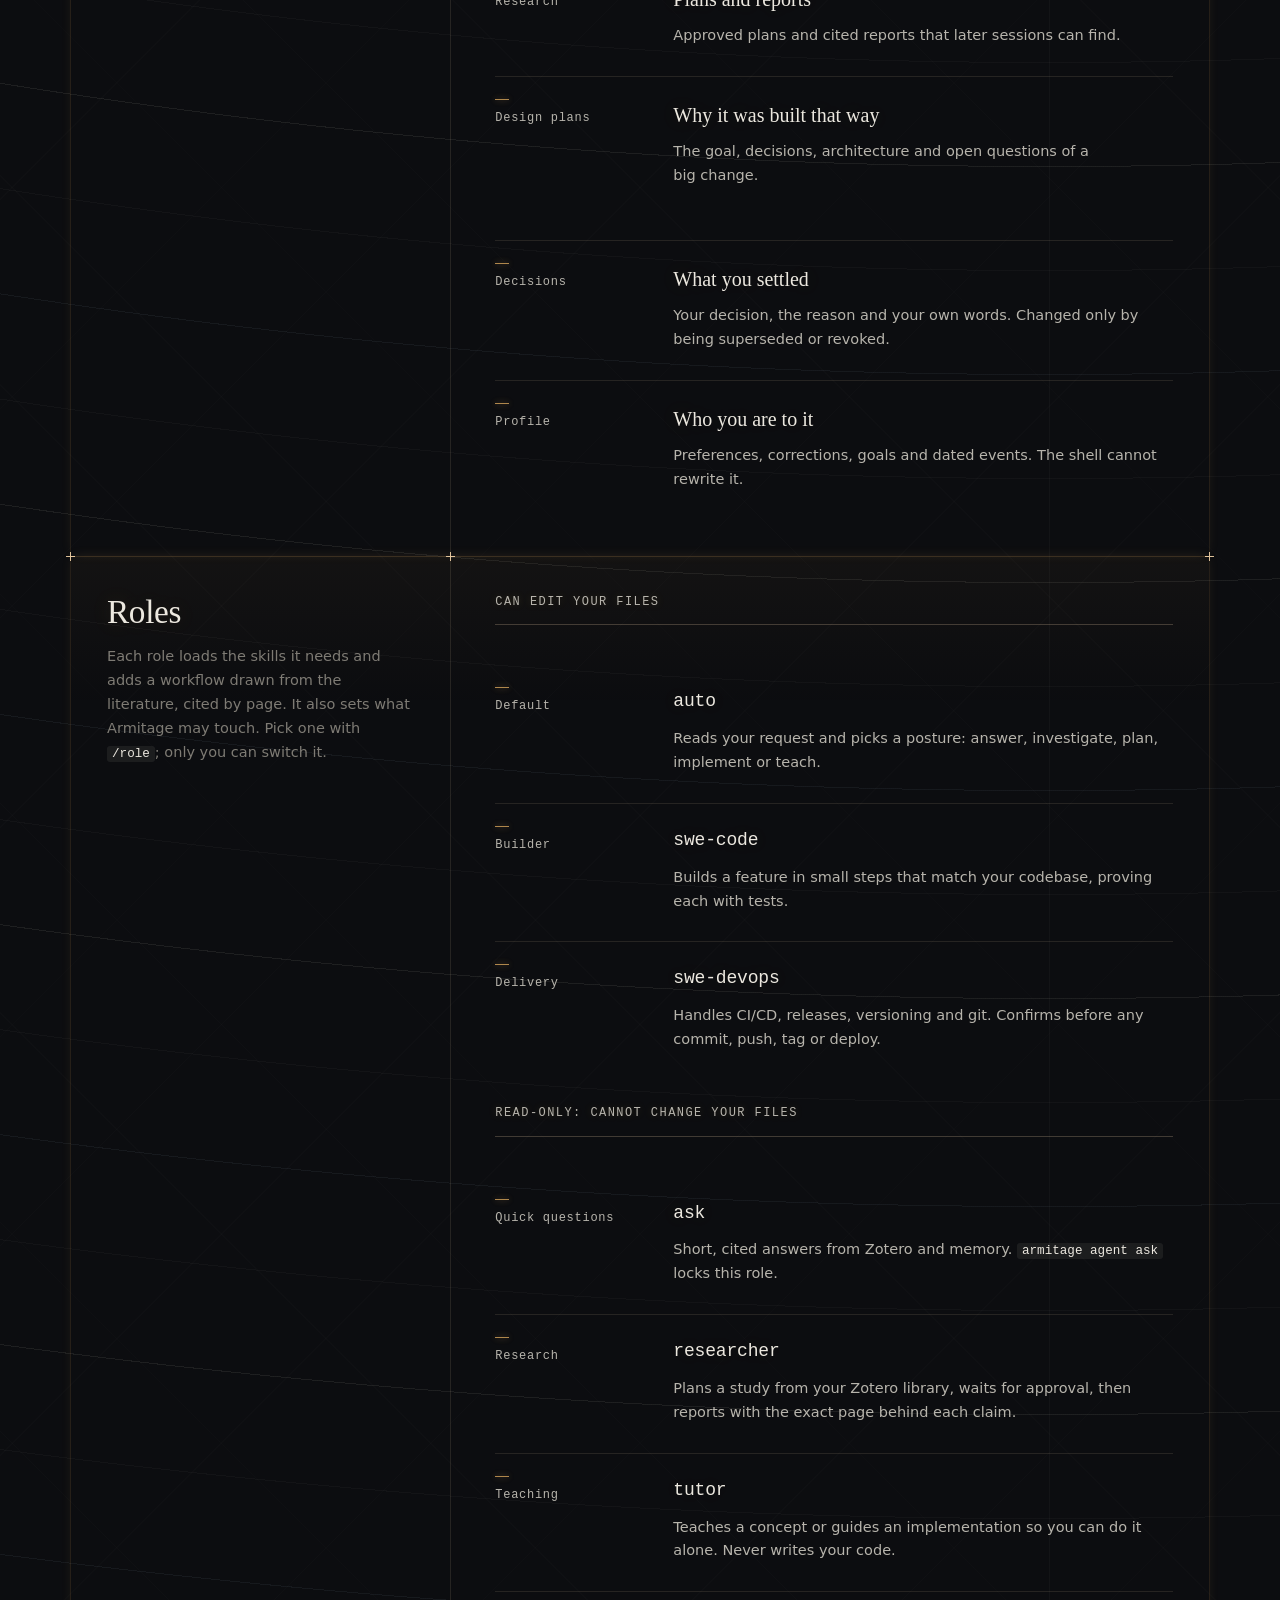
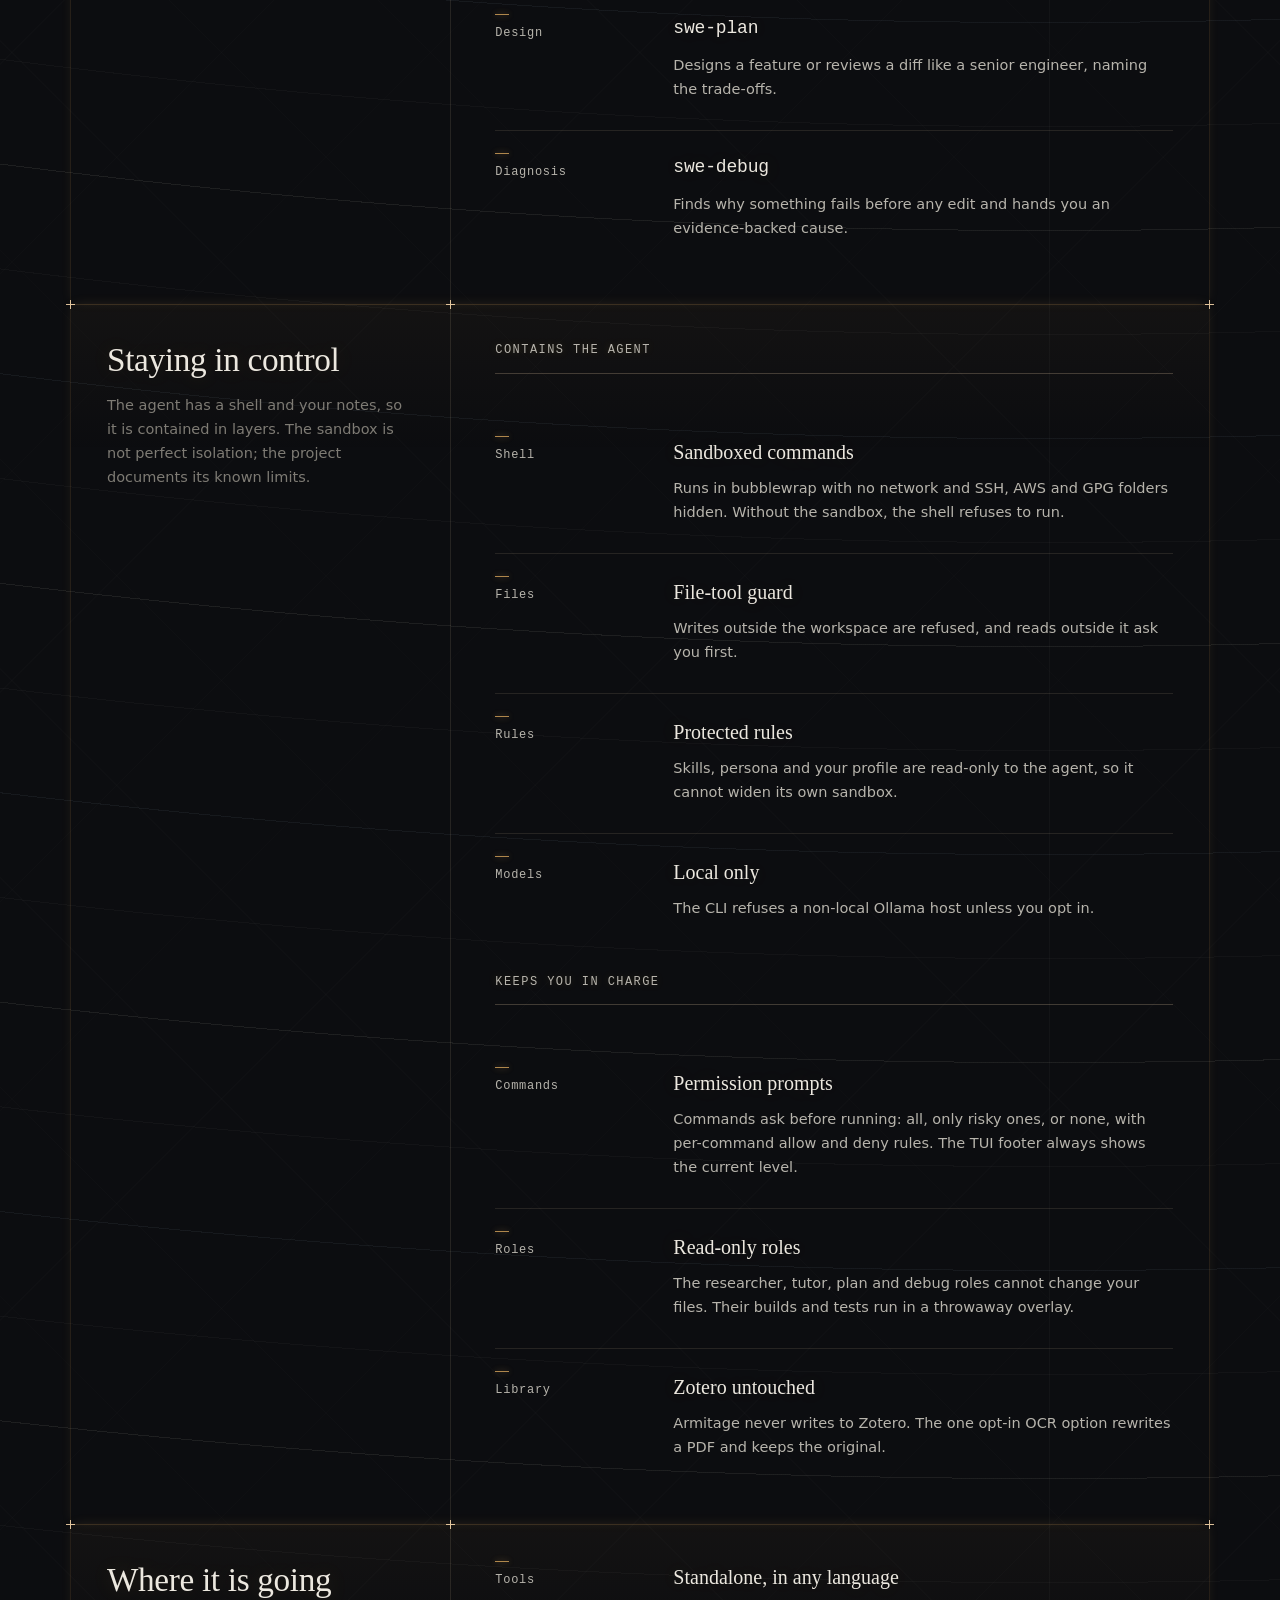
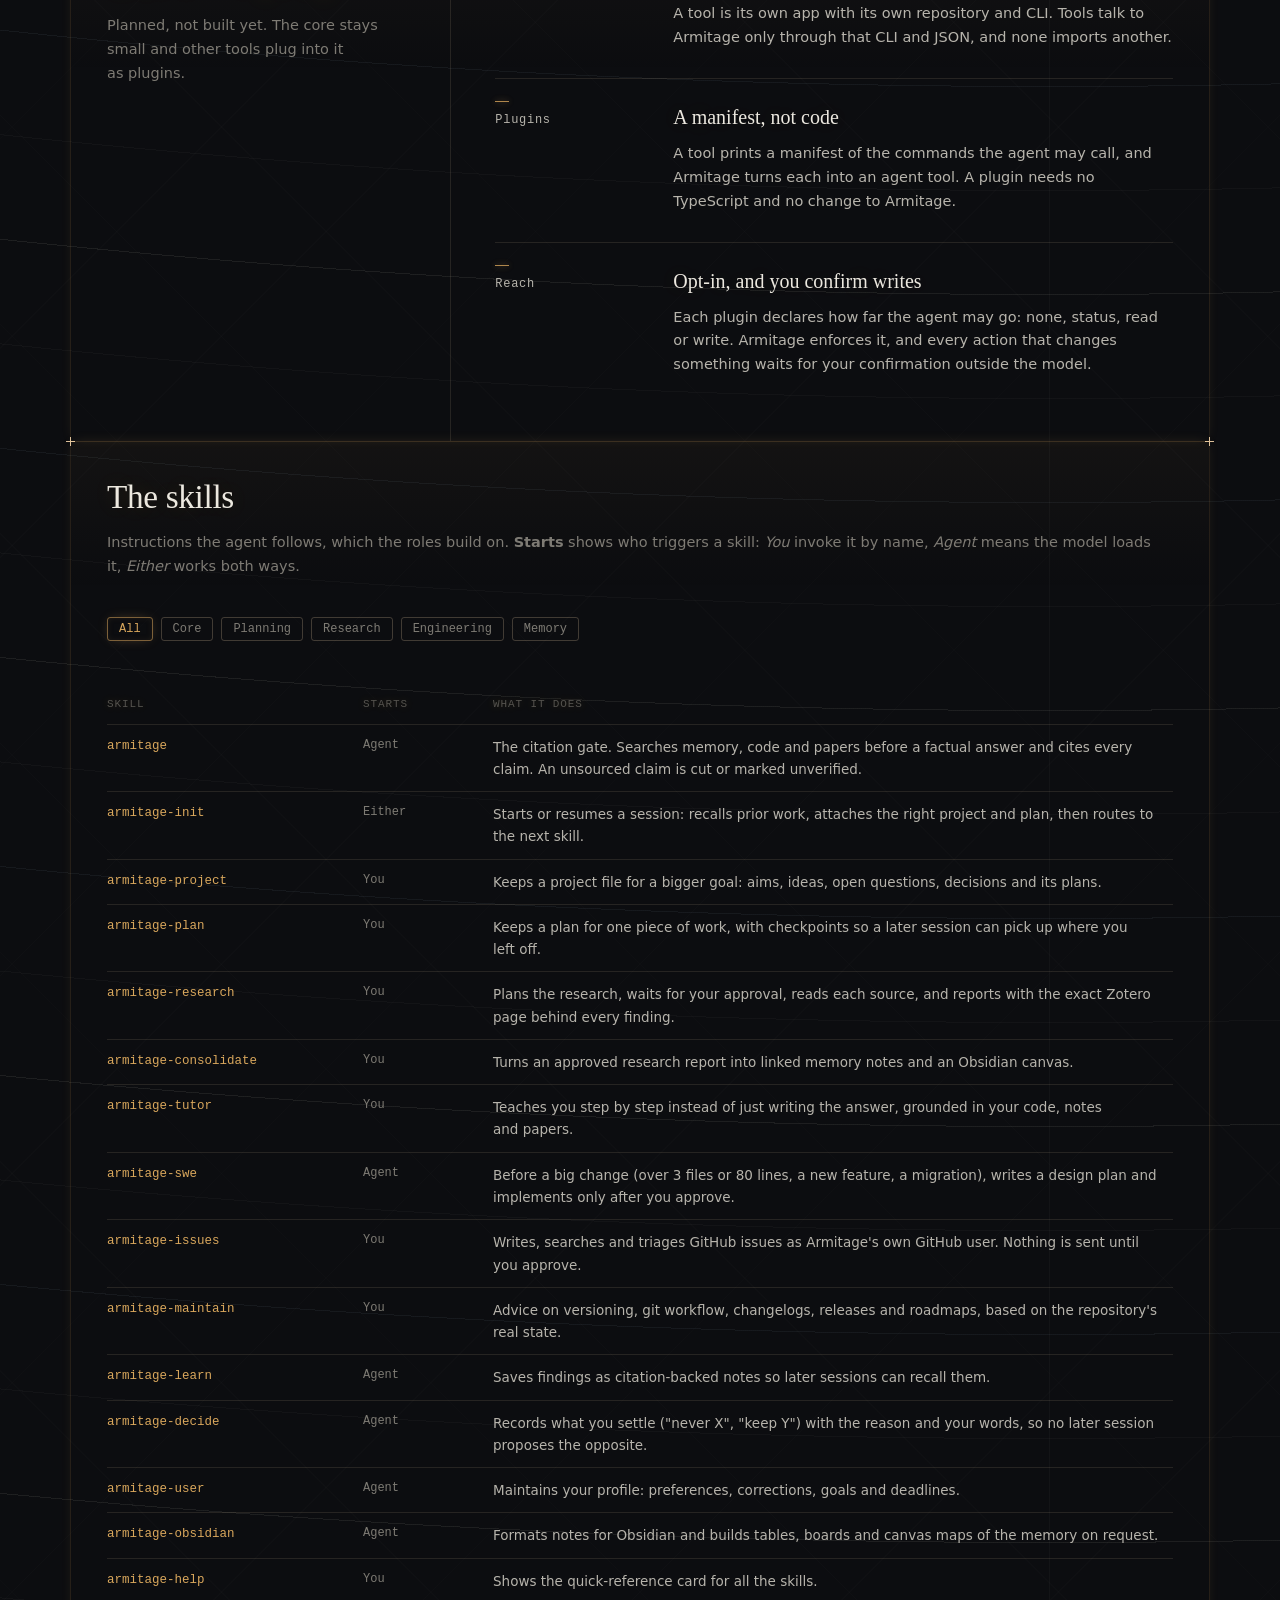
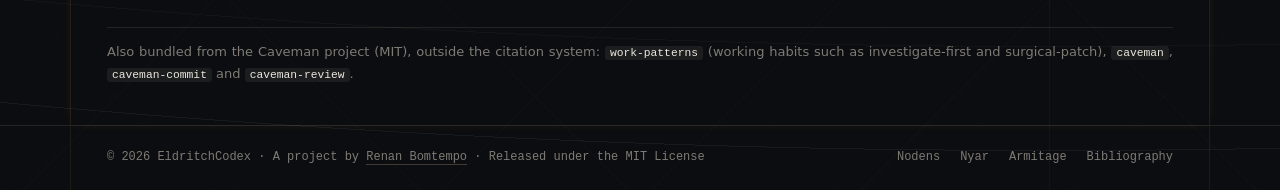
==== commit 401f26c4: "content(site): widen the scope, fix the Armitage examples, restyle the social cards - Home: new head" ====
--- a/armitage/index.html
+++ b/armitage/index.html
@@ -203,7 +203,7 @@
                         <li><span class="item-idx">Pi</span>
                             <div>
                                 <h4>The agent harness and terminal UI</h4>
-                                <p>Armitage is built on Pi. <code>armitage pi</code> opens Pi with Armitage's own interface: a header board, a status footer and a plan docked above the input. Tool calls fold to one row, <code>ctrl+o</code> expands them, and <code>/prefs</code> changes the role and settings.</p>
+                                <p>Armitage is built on Pi. <code>armitage agent pi</code> opens Pi with Armitage's own interface: a header board, a status footer and a plan docked above the input. Tool calls fold to one row, <code>ctrl+o</code> expands them, and <code>/prefs</code> changes the role and settings.</p>
                             </div>
                         </li>
                         <li><span class="item-idx">Zotero</span>
@@ -231,7 +231,8 @@
                 <div class="sect-body">
                     <h4 class="sub-label">Skills &amp; CLI · core, no Pi or Zed required</h4>
                     <p class="way-note">Instructions for your coding agent, plus a CLI for memory, code and Zotero
-                        search.</p>
+                        search. The CLI works on its own; the agent is a second package that adds Pi, the skills and
+                        <code>ask</code> under <code>armitage agent</code>.</p>
                     <div class="figure">
                         <div class="figure-bar">
                             <span>Example commands</span>
@@ -239,17 +240,17 @@
                         </div>
                         <pre class="shell" data-shell="armitage-cli"></pre>
                     </div>
-                    <h4 class="sub-label">Terminal UI · <code>armitage pi</code> and <code>armitage ask</code> · needs Pi</h4>
+                    <h4 class="sub-label">Terminal UI · <code>armitage agent pi</code> and <code>armitage agent ask</code> · needs Pi</h4>
                     <p class="way-note">A dedicated Pi environment with Armitage's own interface. It powers both the
                         terminal and Zed.</p>
                     <div class="figure">
                         <div class="figure-bar">
-                            <span>$ armitage pi</span>
+                            <span>$ armitage agent pi</span>
                             <span>the terminal UI · illustrative</span>
                         </div>
                         <pre class="tui" role="img" aria-label="Armitage terminal UI: a header board with the memory vault and Zotero collections, your question in its own box with a quiet row for what the harness attached, the agent's work as one-line rows, the cited answer on a tinted card, the plan docked above the input bar, and the footer with role, access, permission, gate, sandbox, reply settings, Zotero and Ollama health and the context bar."><span class="tl"> <span class="ta">◈</span> <span class="ta tbold">armitage</span><span class="tq">  chief librarian of the archives</span></span>
 <span class="tl"> <span class="tq">────────────────────────────────────────────────────────────────────────────</span></span>
-<span class="tl"><span class="tq"> ledger   </span>214 notes<span class="tq"> · </span>3 active plans<span class="tq"> · </span>5 concepts waiting<span class="tq">   ~/.armitage/memory</span></span>
+<span class="tl"><span class="tq"> ledger   </span>214 notes<span class="tq"> · </span>3 active plans<span class="tq"> · </span>5 concepts waiting<span class="tq">   ~/.armitage/agent/memory</span></span>
 <span class="tl"><span class="tq"> archive  </span>9 of 12 collections indexed</span>
 <span class="tl"><span class="tq"> keys     </span>alt+t<span class="tq"> thoughts · </span>/<span class="tq"> commands · </span>/prefs</span>
 <span class="tl"> </span><span class="tblk tmu"> 
@@ -258,22 +259,22 @@
 <span class="tl"> </span>
 <span class="tl"><span class="tq">   <i>deliberating…</i></span></span>
 <span class="tl"> </span>
-<span class="tl"> QueueEvent is the producer entry point. Reading its definition and the thread-safety notes.</span>
+<span class="tl"> The bus has two halves: QueueEvent for producers and Flush for the main thread. Reading both.</span>
 <span class="tl"> </span>
-<span class="tl">   <span class="tg">✓</span> symbol <span class="tq">“QueueEvent”</span>   <span class="tq">→ 1 row  0.4s</span></span>
-<span class="tl">   <span class="tg">✓</span> search <span class="tq">“EventBus thread safety”</span>   <span class="tq">→ 6 rows  1.2s</span></span>
+<span class="tl">   <span class="tg">✓</span> read <span class="tq">“src/Nodens/Events/EventBus.cppm”</span>   <span class="tq">→ 228 lines  0.1s</span></span>
+<span class="tl">   <span class="tg">✓</span> read <span class="tq">“src/Nodens/Events/EventBus.cpp”</span>   <span class="tq">→ 100 lines  0.1s</span></span>
 <span class="tl">   <span class="tg">✓</span> tasks set   <span class="tq">→ 3/3 complete</span></span>
 <span class="tl"> </span><span class="tblk tmc"> 
- Producers never wait for handlers. QueueEvent takes a short mutex, appends the
- event to the active buffer and returns.<span class="tf">[^1]</span> Flush swaps the two buffers under that
- lock, then runs the handlers outside it.<span class="tf">[^2]</span>
+ Producers never wait for handlers. QueueEvent locks the buffer mutex only to append
+ the event to the active buffer, then returns.<span class="tf">[^1]</span> Flush takes that lock only to swap
+ the two buffers, then runs the handlers outside it.<span class="tf">[^2]</span>
  
-<span class="tq"> [^1] Nodens/Events/EventBus.cppm:108</span>
-<span class="tq"> [^2] Nodens/Events/EventBus.cpp:66</span>
+<span class="tq"> [^1] src/Nodens/Events/EventBus.cppm:108</span>
+<span class="tq"> [^2] src/Nodens/Events/EventBus.cpp:66</span>
  </span><span class="tl"> </span>
 <span class="tl"><span class="trule">── Plan 3/3 </span><span class="ta">██████████</span><span class="trule"> ─────────────────────────────────────────── alt+o ──</span></span>
-<span class="tl"> <span class="tg">✓</span> 1. read QueueEvent and its callers</span>
-<span class="tl"> <span class="tg">✓</span> 2. read the thread-safety notes</span>
+<span class="tl"> <span class="tg">✓</span> 1. read the bus's interface and its Flush</span>
+<span class="tl"> <span class="tg">✓</span> 2. check the thread-safety note</span>
 <span class="tl"> <span class="tg">✓</span> 3. answer with the two citations</span>
 <span class="tl"><span class="trule">────────────────────────────────────────────────────────────────────────────────────────────</span></span>
 <span class="tl"><span class="tq"> ~/miskatonic/nodens (main) • EventBus and producers</span>     <span class="tq">deepseek/deepseek-v4.1-flash • high</span></span>
@@ -284,7 +285,7 @@
 <span class="tl">          <span class="c2">■</span> tool definitions 12% 42k   <span class="c3">■</span> user 10% 35k   <span class="c4">■</span> assistant 10% 35k</span>
 <span class="tl">          <span class="c6">■</span> tool calls 6% 21k   <span class="c8">■</span> summaries 2% 7.0k</span></pre>
                     </div>
-                    <h5 class="way-sub">Quick questions with <code>armitage ask</code></h5>
+                    <h5 class="way-sub">Quick questions with <code>armitage agent ask</code></h5>
                     <p class="way-note">The same interface for a one-off question with no project: a short, cited
                         answer from Zotero and memory, using the read-only <code>ask</code> role.</p>
                     <h4 class="sub-label">Zed via custom ACP · needs Pi · the best way</h4>
@@ -302,16 +303,16 @@
                                 <div class="zp-user">Why does Armitage release the reranker after every query?</div>
                                 <div class="zp-tools-list">
                                     <span class="zp-tool"><span class="zp-ico">⌕</span>Recall reranker<span class="zp-chev">›</span></span>
-                                    <span class="zp-tool"><span class="zp-ico">⌕</span>Symbol Reranker.close<span class="zp-chev">›</span></span>
+                                    <span class="zp-tool"><span class="zp-ico">⌕</span>Symbol Reranker<span class="zp-chev">›</span></span>
                                     <span class="zp-tool"><span class="zp-ico">⌕</span>Search · reranker keep_alive<span class="zp-chev">›</span></span>
                                 </div>
                                 <div class="zp-md">
                                     <p>Memory has the answer but marks it stale, so I rechecked it against the docs and code, and it still holds. The reranker is loaded for one query and then released, and the query path unloads the embedding model first, so the two never sit in VRAM together.<sup>1</sup></p>
                                     <p>In code, <code>Reranker</code> is a context manager whose <code>__exit__</code> calls <code>close()</code>.<sup>2</sup> That moves the model off the GPU and empties the CUDA cache.<sup>3</sup></p>
                                     <ol class="zp-refs">
-                                        <li><code>docs/03-retrieval-pipeline.md:207</code></li>
-                                        <li><code>armitage_cli/retriever.py:191</code></li>
-                                        <li><code>armitage_cli/retriever.py:290</code></li>
+                                        <li><code>docs/03-retrieval-pipeline.md:208</code></li>
+                                        <li><code>src/armitage_cli/retriever.py:207</code></li>
+                                        <li><code>src/armitage_cli/retriever.py:302</code></li>
                                     </ol>
                                 </div>
                             </div>
@@ -494,7 +495,7 @@
                         <li><span class="item-idx">Quick questions</span>
                             <div>
                                 <h4 class="role-name">ask</h4>
-                                <p>Short, cited answers from Zotero and memory. <code>armitage ask</code> locks this role.</p>
+                                <p>Short, cited answers from Zotero and memory. <code>armitage agent ask</code> locks this role.</p>
                             </div>
                         </li>
                         <li><span class="item-idx">Research</span>
@@ -577,6 +578,35 @@
                             <div>
                                 <h4>Zotero untouched</h4>
                                 <p>Armitage never writes to Zotero. The one opt-in OCR option rewrites a PDF and keeps the original.</p>
+                            </div>
+                        </li>
+                    </ul>
+                </div>
+            </section>
+
+            <section class="sect">
+                <div class="sect-intro">
+                    <h3>Where it is going</h3>
+                    <p>Planned, not built yet. The core stays small and other tools plug into it as plugins.</p>
+                </div>
+                <div class="sect-body">
+                    <ul class="items">
+                        <li><span class="item-idx">Tools</span>
+                            <div>
+                                <h4>Standalone, in any language</h4>
+                                <p>A tool is its own app with its own repository and CLI. Tools talk to Armitage only through that CLI and JSON, and none imports another.</p>
+                            </div>
+                        </li>
+                        <li><span class="item-idx">Plugins</span>
+                            <div>
+                                <h4>A manifest, not code</h4>
+                                <p>A tool prints a manifest of the commands the agent may call, and Armitage turns each into an agent tool. A plugin needs no TypeScript and no change to Armitage.</p>
+                            </div>
+                        </li>
+                        <li><span class="item-idx">Reach</span>
+                            <div>
+                                <h4>Opt-in, and you confirm writes</h4>
+                                <p>Each plugin declares how far the agent may go: none, status, read or write. Armitage enforces it, and every action that changes something waits for your confirmation outside the model.</p>
                             </div>
                         </li>
                     </ul>
@@ -717,9 +747,9 @@
 
     <!-- Code & shell templates -->
     <script type="text/plain" id="sh-armitage-cli">
-armitage skills install                  # give your agent the skills
-armitage pi                              # open the terminal UI (TUI)
-armitage ask                             # quick question, no project
+armitage agent install skills            # give your agent the skills
+armitage agent pi                        # open the terminal UI (TUI)
+armitage agent ask                       # quick question, no project
 armitage doctor                          # check installed skills
 armitage search "image creation"         # search all three at once
 armitage memory recall "retrieval"       # what past sessions saved
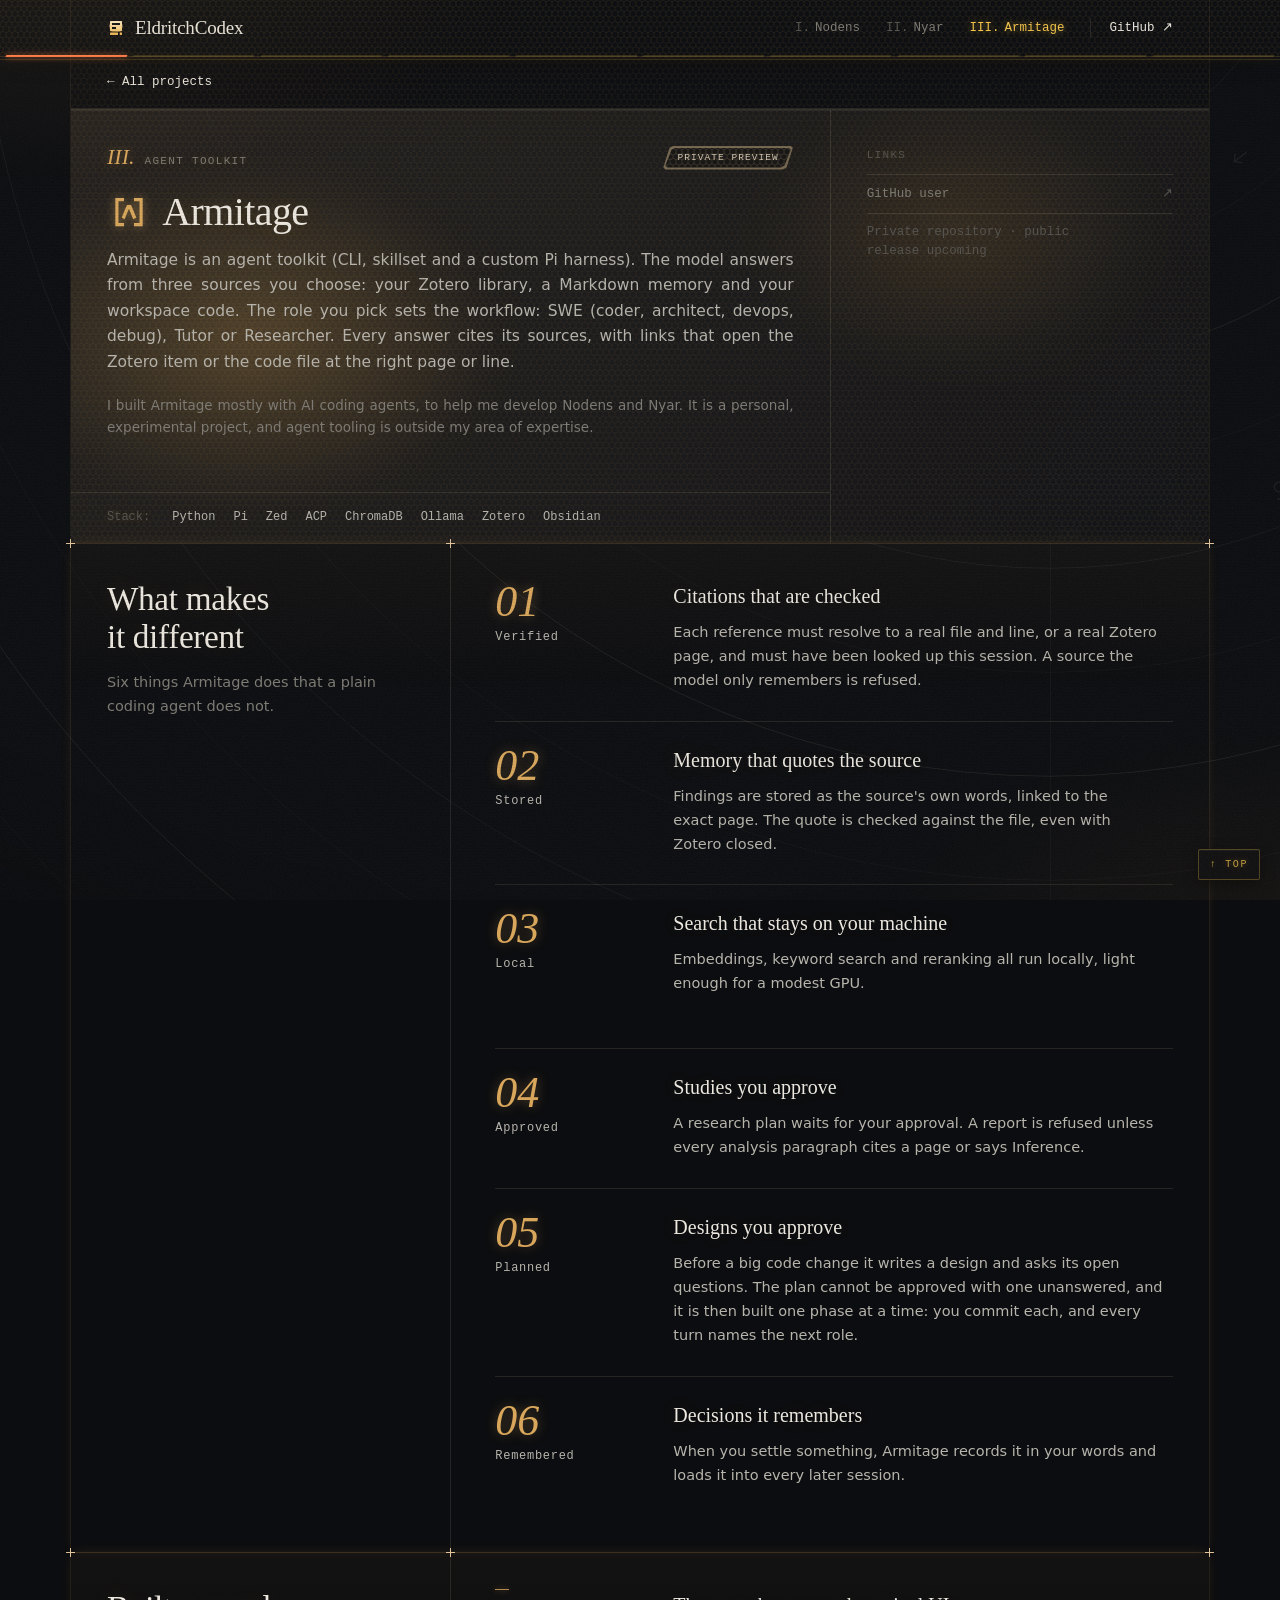
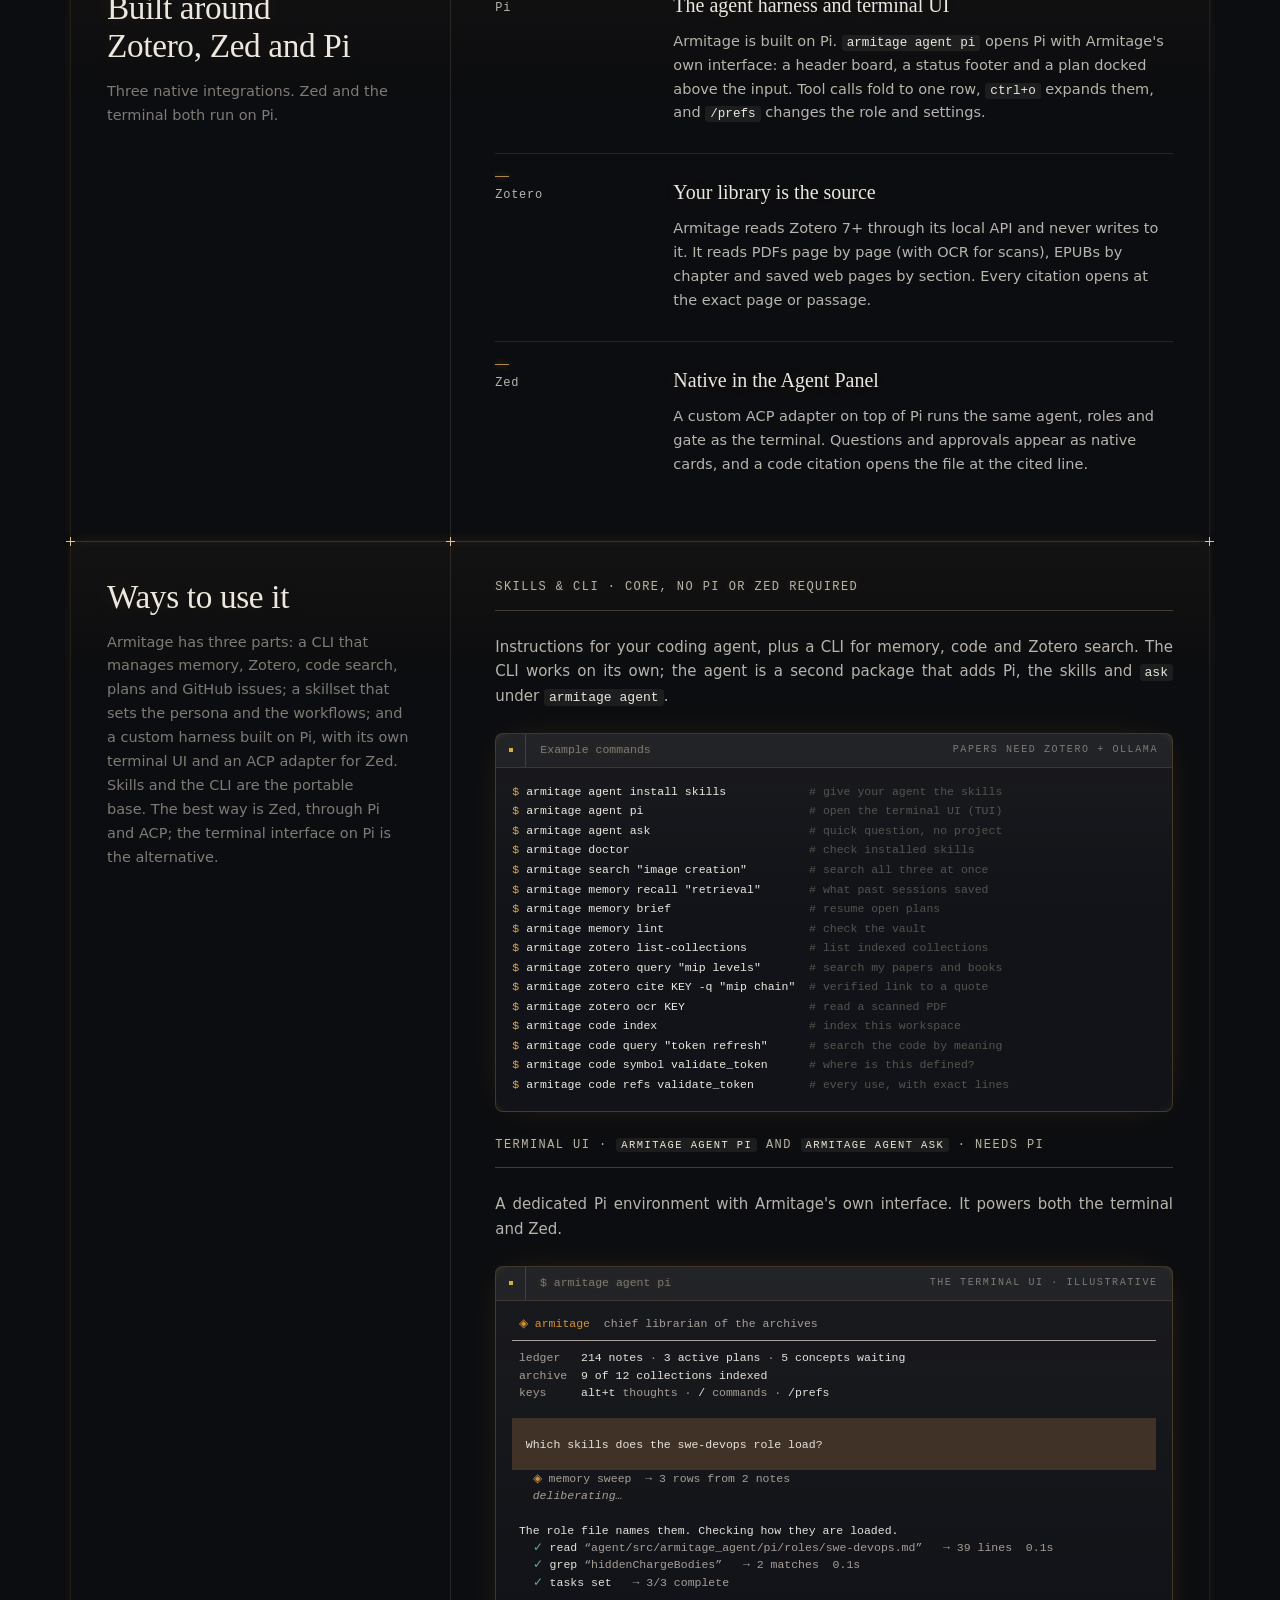
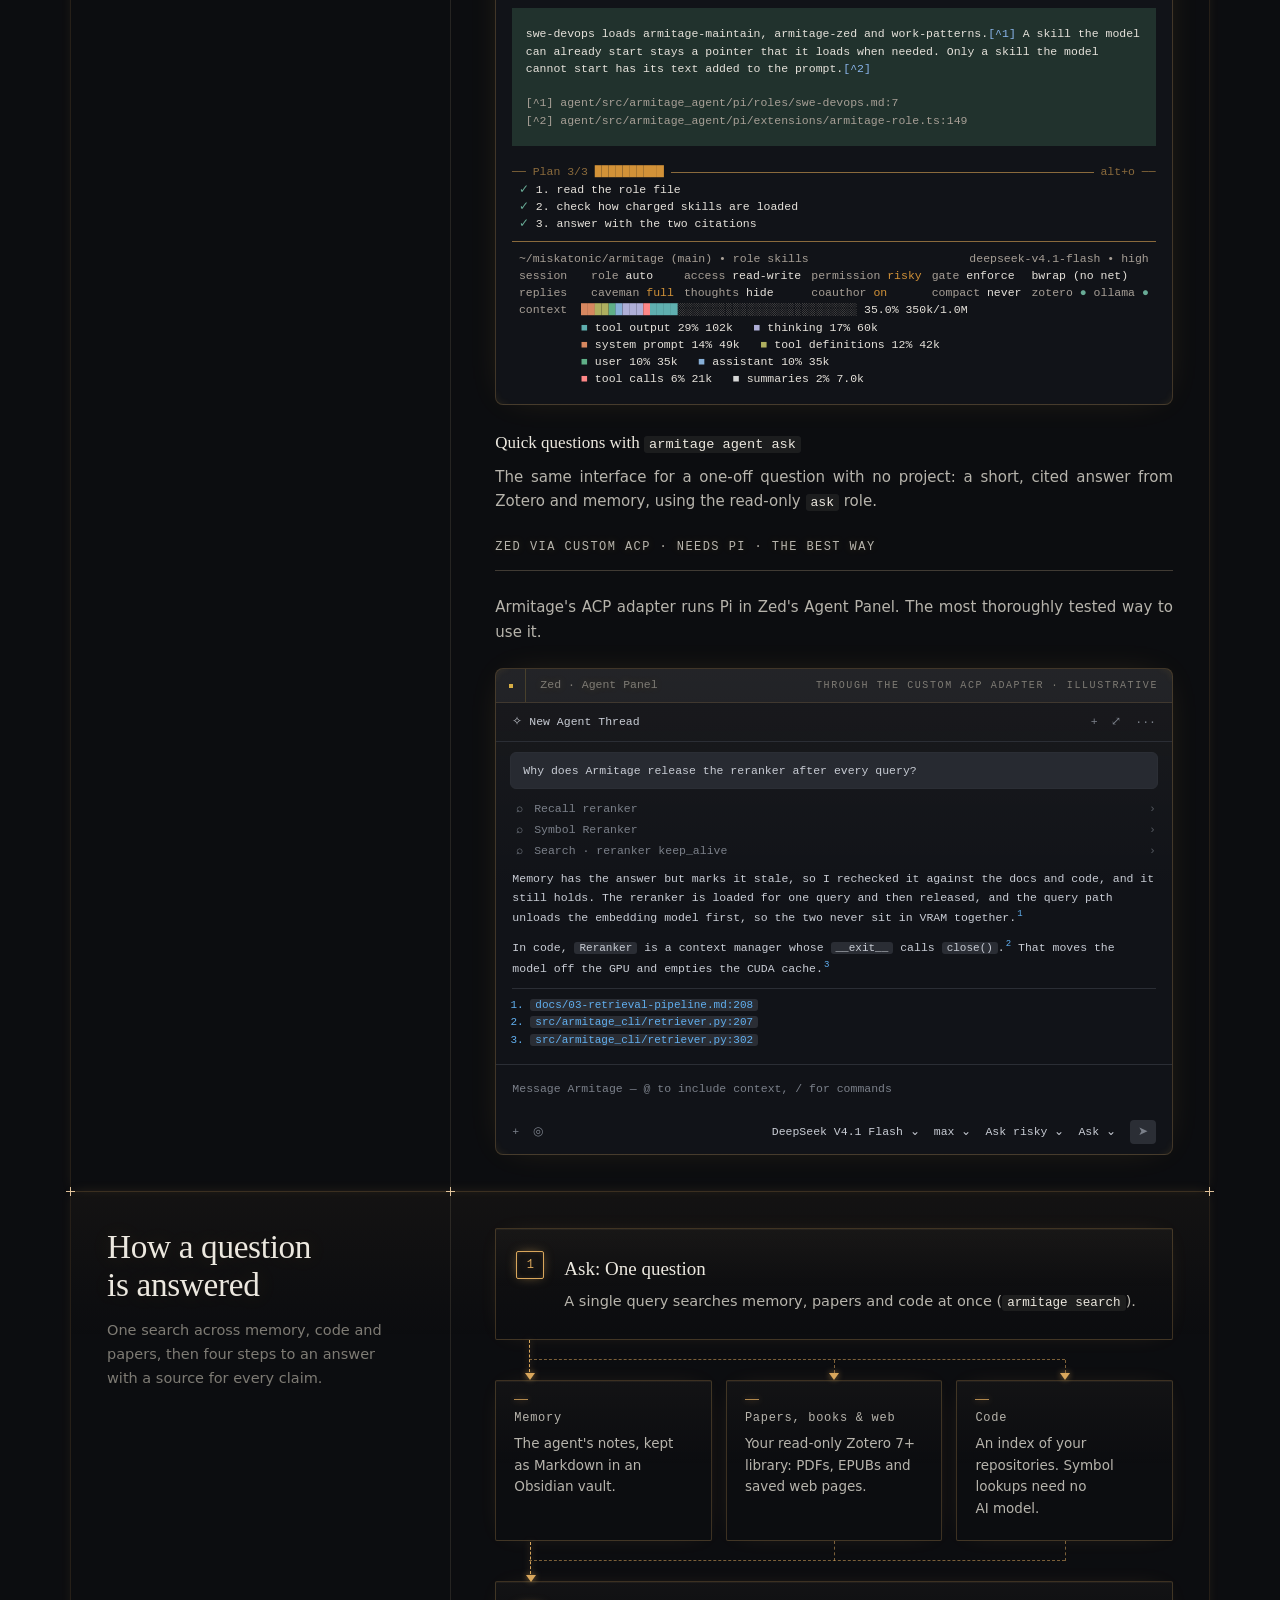
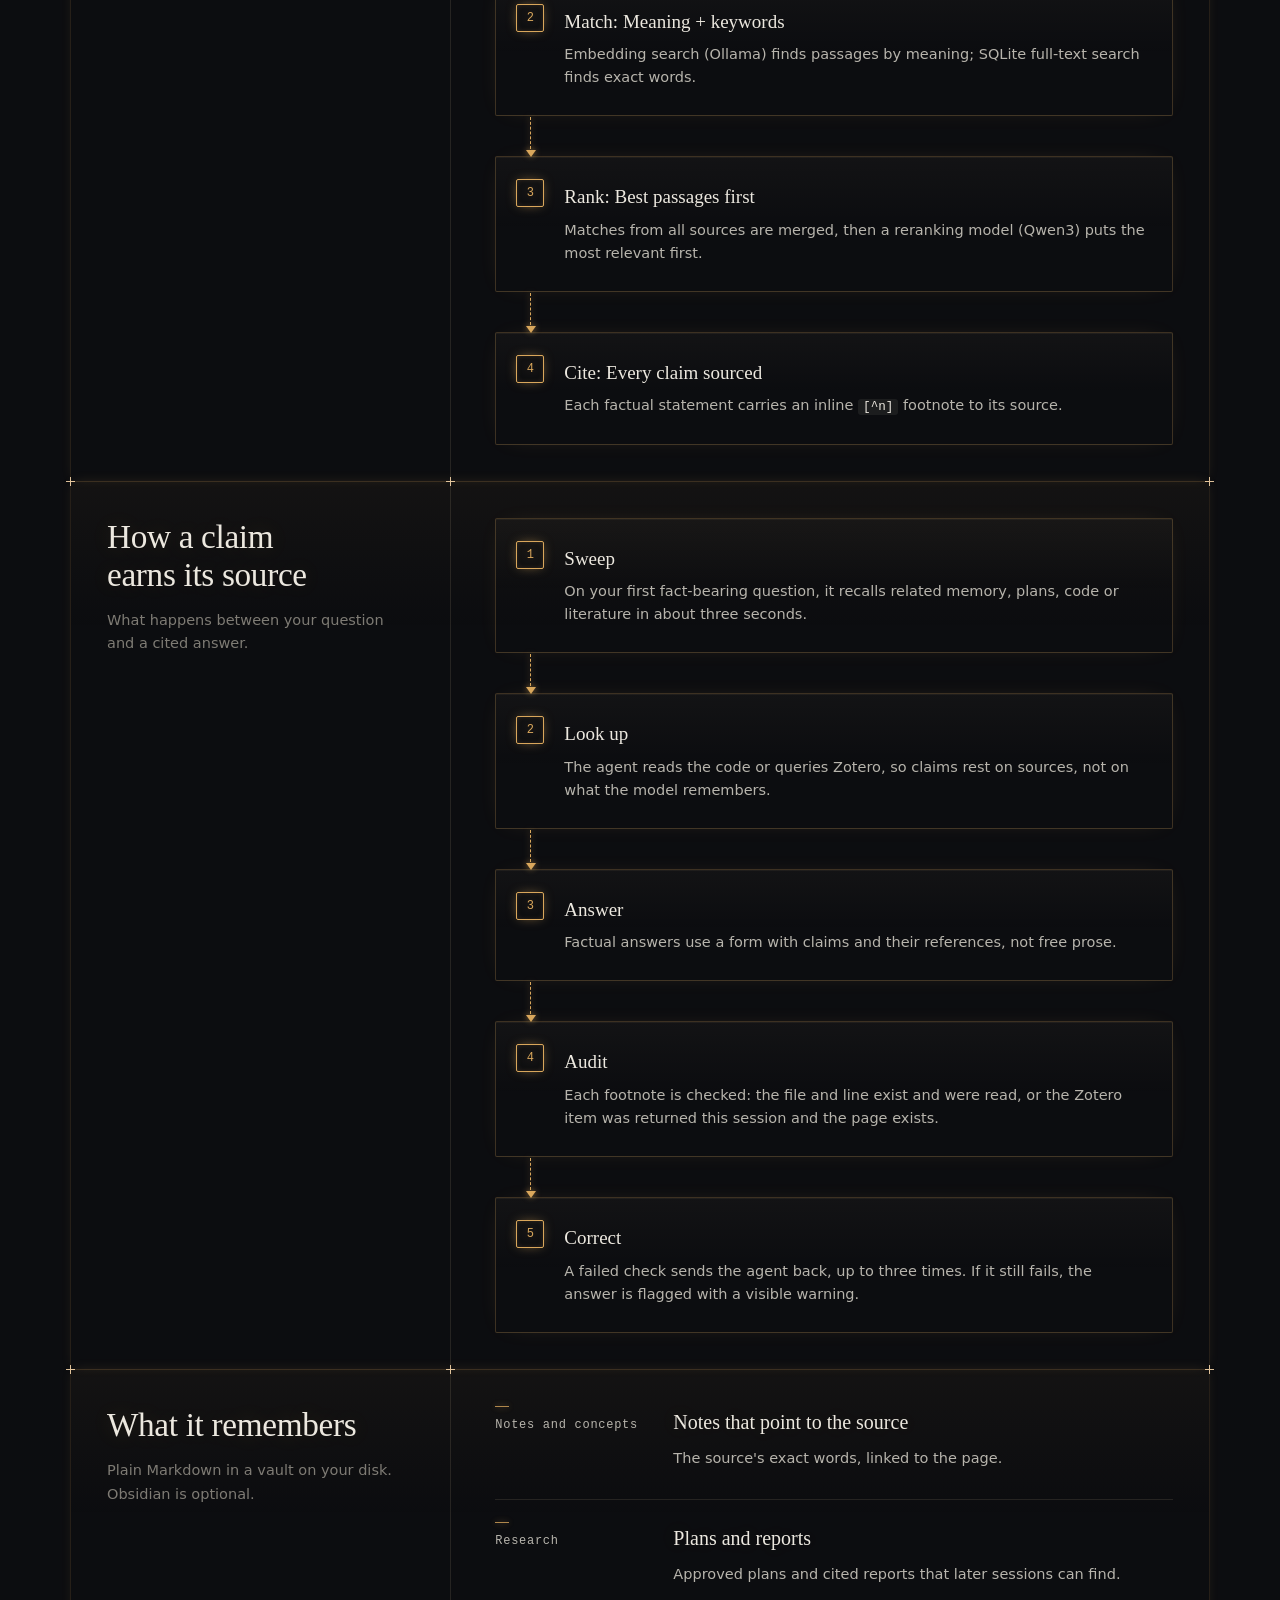
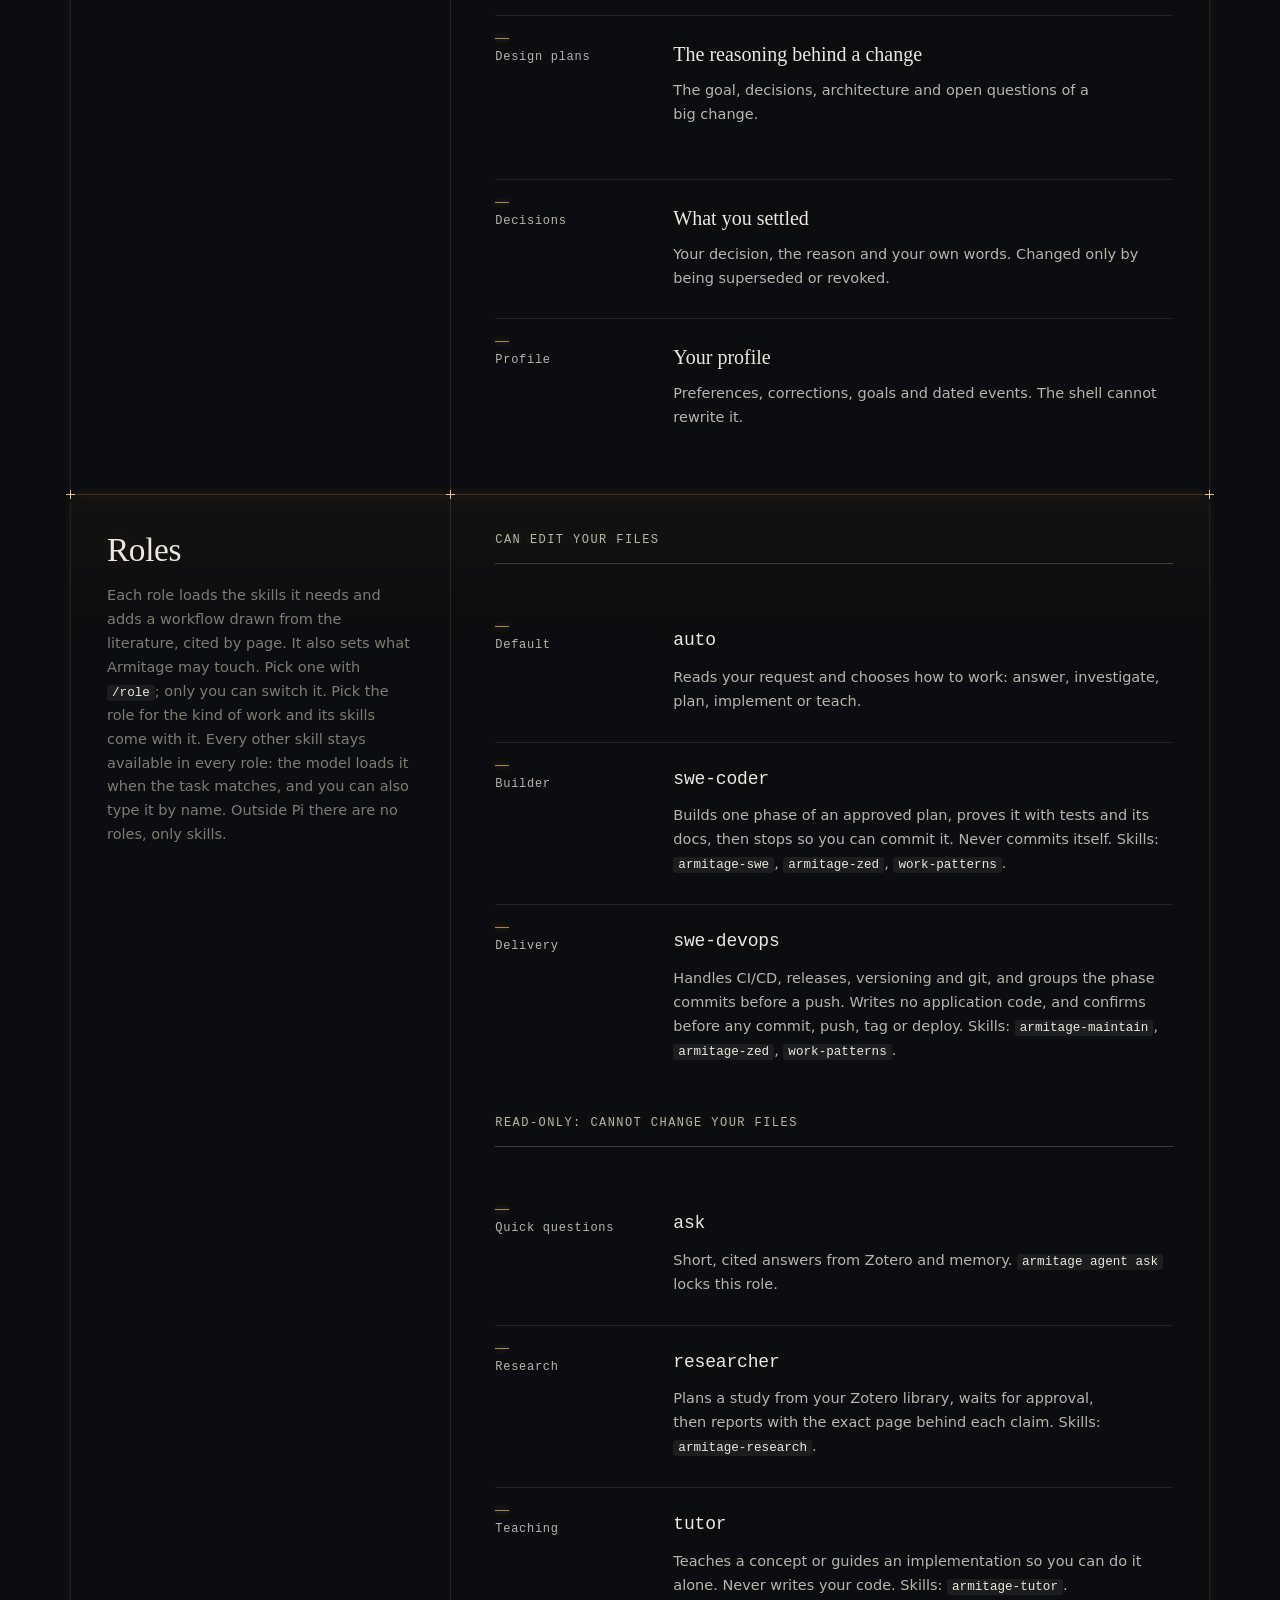
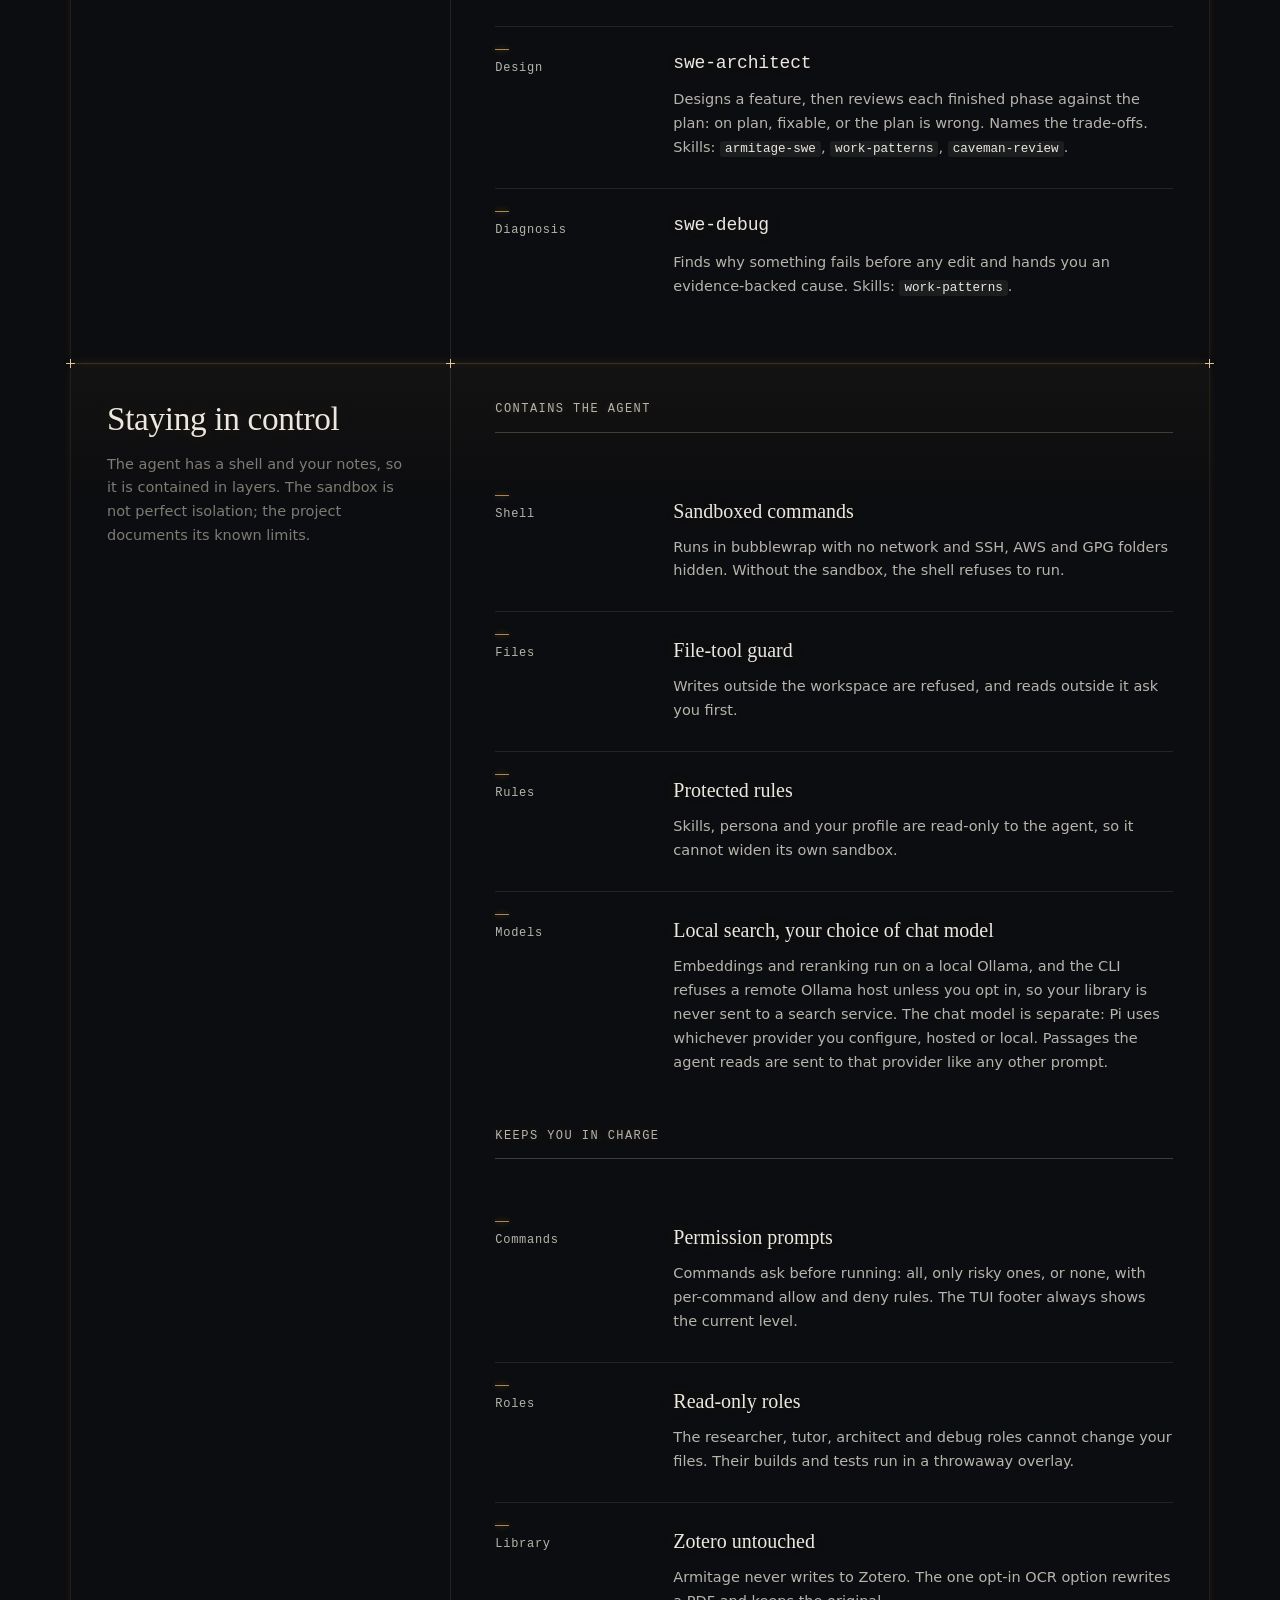
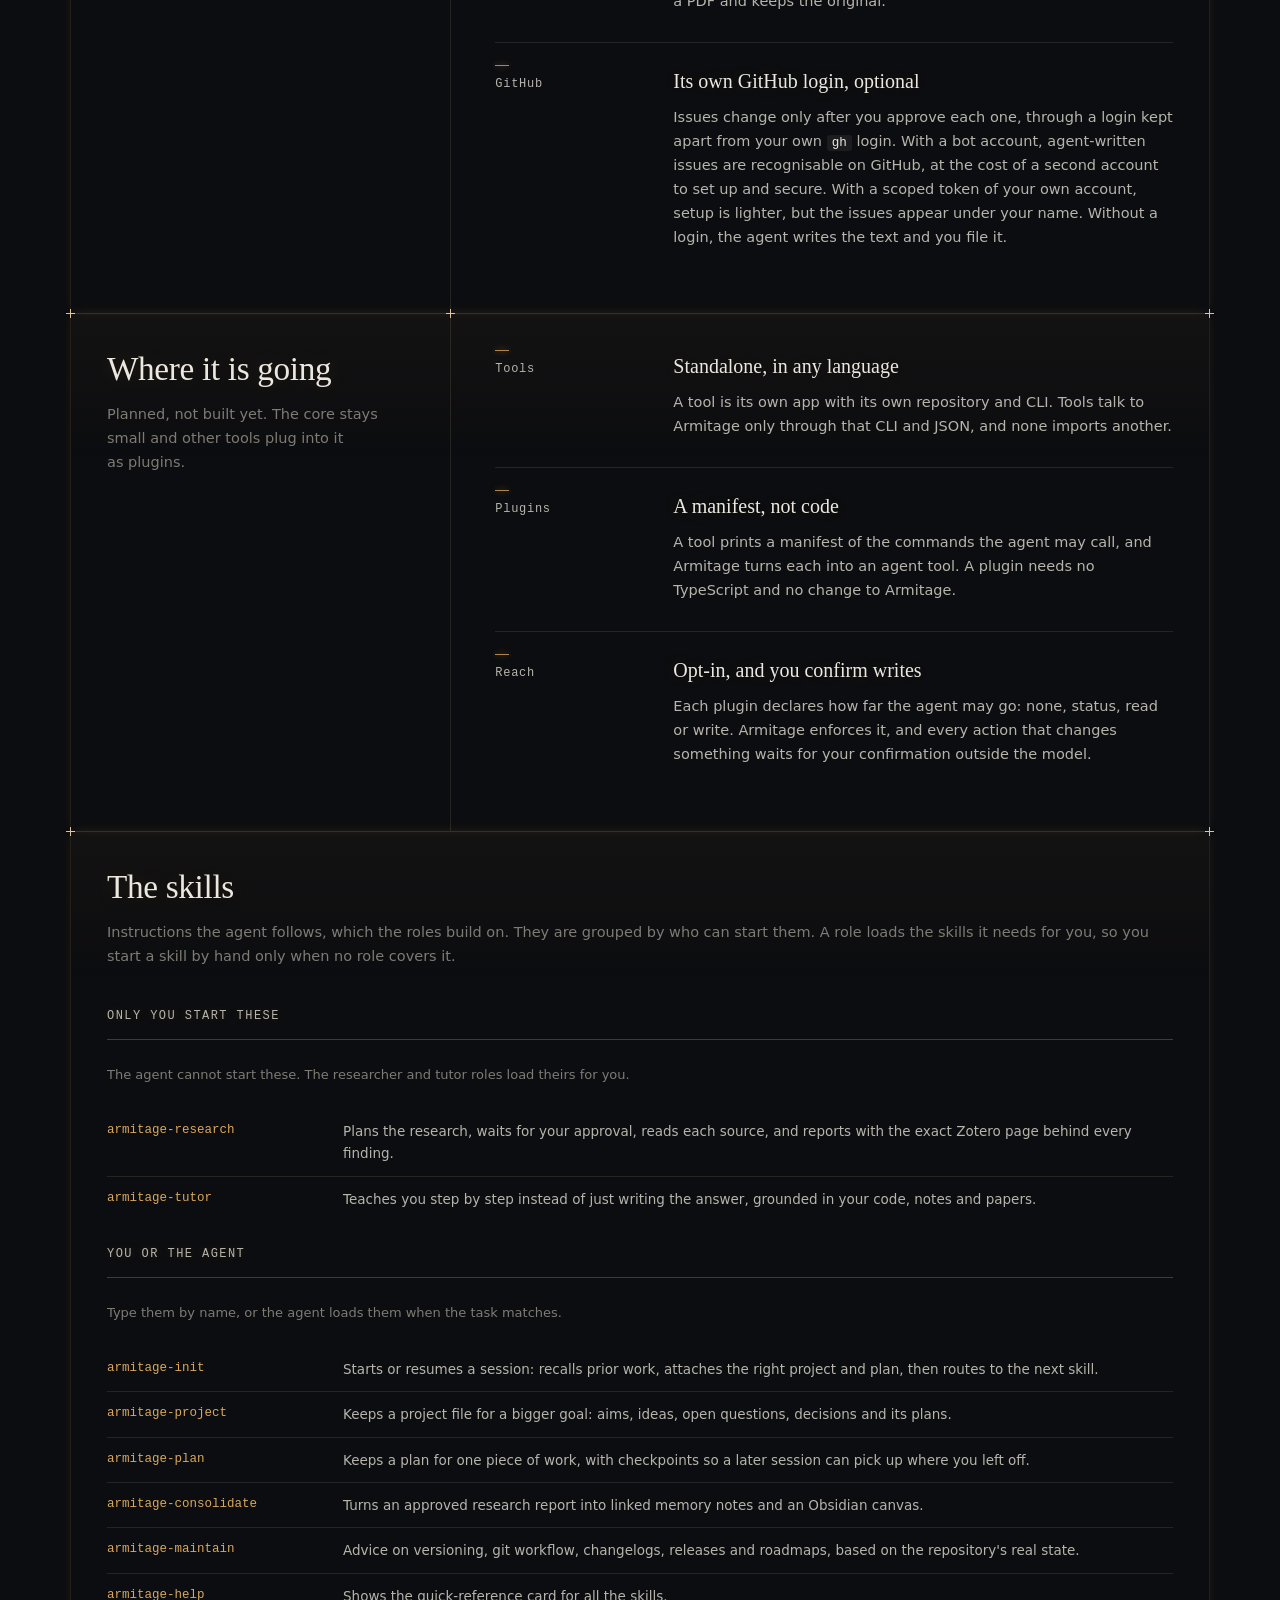
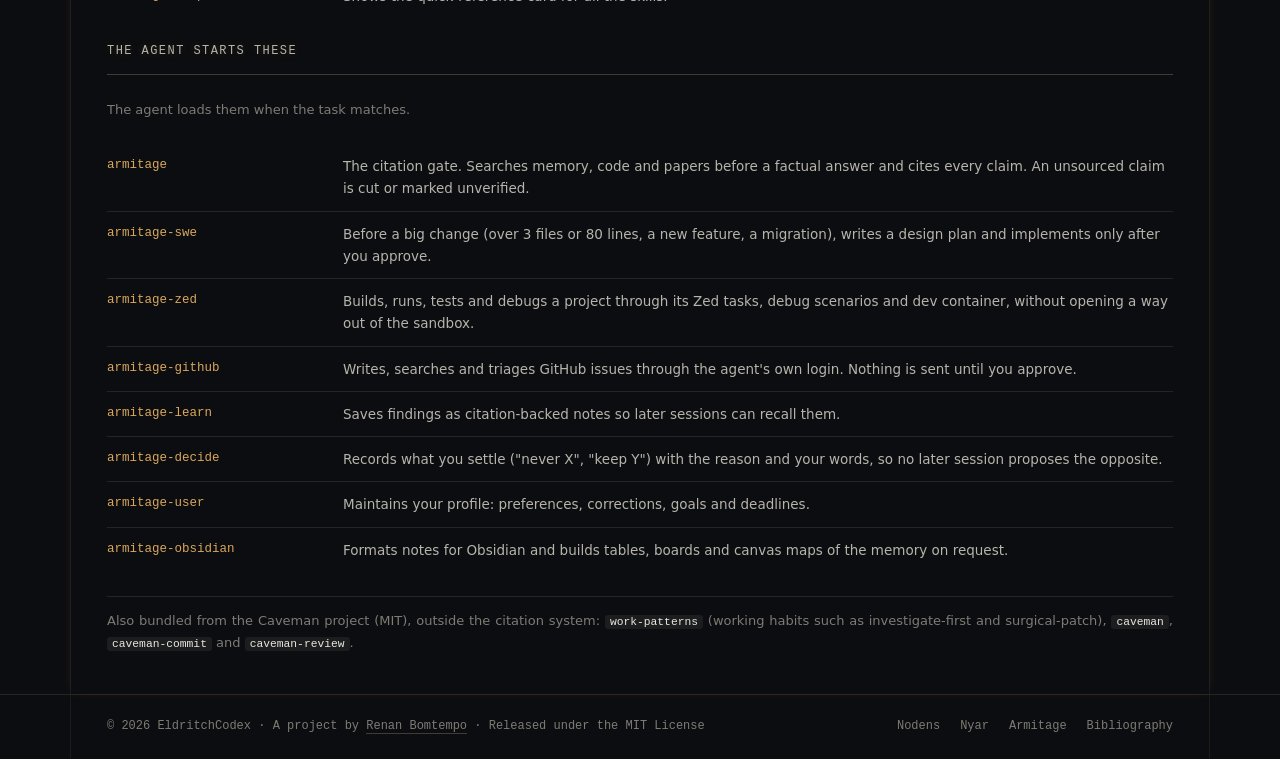
==== commit 8bf92243: "content(site): frame Armitage as an agent toolkit, fix canvas and TUI mock Armitage copy - Describe " ====
--- a/armitage/index.html
+++ b/armitage/index.html
@@ -10,26 +10,26 @@
         content="default-src 'self'; script-src 'self' https://www.googletagmanager.com; style-src 'self' https://fonts.googleapis.com; font-src https://fonts.gstatic.com; img-src 'self' data: https://*.doubleclick.net https://www.google.com.br https://www.googletagmanager.com https://*.google-analytics.com https://*.analytics.google.com https://analytics.google.com https://www.google.com; connect-src 'self' https://*.doubleclick.net https://www.google.com.br https://*.google-analytics.com https://*.analytics.google.com https://analytics.google.com https://*.googletagmanager.com https://www.google.com; frame-src https://www.googletagmanager.com; object-src 'none'; base-uri 'self'; form-action 'none'">
     <meta name="referrer" content="strict-origin-when-cross-origin">
 
-    <script src="../js/gtm.js?v=79" defer></script>
+    <script src="../js/gtm.js?v=89" defer></script>
 
     <link rel="preconnect" href="https://fonts.googleapis.com">
     <link rel="preconnect" href="https://fonts.gstatic.com" crossorigin>
     <link href="https://fonts.googleapis.com/css2?family=Fraunces:ital,opsz,wght@0,9..144,300..600;1,9..144,300..600&family=IBM+Plex+Mono:wght@400;500&family=IBM+Plex+Sans:wght@400;500&display=swap"
         rel="stylesheet" media="print" id="google-fonts">
     <noscript><link href="https://fonts.googleapis.com/css2?family=Fraunces:ital,opsz,wght@0,9..144,300..600;1,9..144,300..600&family=IBM+Plex+Mono:wght@400;500&family=IBM+Plex+Sans:wght@400;500&display=swap" rel="stylesheet"></noscript>
-    <link rel="stylesheet" href="../css/style.css?v=79">
-    <link rel="stylesheet" href="../css/vfd.css?v=79">
+    <link rel="stylesheet" href="../css/style.css?v=89">
+    <link rel="stylesheet" href="../css/vfd.css?v=89">
     <link rel="icon" href="../assets/favicon.svg" type="image/svg+xml">
 
     <title>Armitage · EldritchCodex</title>
     <meta name="author" content="Renan Bomtempo">
     <meta name="description"
-        content="Armitage is a source-grounded agent toolkit: skills, a CLI and roles that cite every claim, best used in Zed through the Pi harness and ACP.">
+        content="Armitage is an agent toolkit (CLI, skillset and custom Pi harness). It answers from your Zotero library, a Markdown memory and your workspace code, and cites each source.">
     <link rel="canonical" href="https://eldritchcodex.com/armitage/">
     <meta name="robots" content="index, follow, max-image-preview:large">
     <meta property="og:title" content="Armitage · EldritchCodex" />
     <meta property="og:description"
-        content="Armitage is a source-grounded agent toolkit: skills, a CLI and roles that cite every claim, best used in Zed through the Pi harness and ACP." />
+        content="Armitage is an agent toolkit (CLI, skillset and custom Pi harness). It answers from your Zotero library, a Markdown memory and your workspace code, and cites each source." />
     <meta property="og:url" content="https://eldritchcodex.com/armitage/" />
     <meta property="og:type" content="website" />
     <meta property="og:site_name" content="EldritchCodex" />
@@ -42,7 +42,7 @@
     <meta name="twitter:card" content="summary_large_image" />
     <meta name="twitter:title" content="Armitage · EldritchCodex" />
     <meta name="twitter:description"
-        content="Armitage is a source-grounded agent toolkit: skills, a CLI and roles that cite every claim, best used in Zed through the Pi harness and ACP." />
+        content="Armitage is an agent toolkit (CLI, skillset and custom Pi harness). It answers from your Zotero library, a Markdown memory and your workspace code, and cites each source." />
     <meta name="twitter:image" content="https://eldritchcodex.com/assets/og-armitage.png" />
     <meta name="twitter:image:alt" content="Armitage, part of EldritchCodex." />
     <meta name="theme-color" content="#0c0d10">
@@ -52,7 +52,7 @@
       "@type": "SoftwareSourceCode",
       "@id": "https://eldritchcodex.com/armitage/",
       "name": "Armitage",
-      "description": "Armitage is a source-grounded agent toolkit: skills, a CLI and roles that cite every claim, best used in Zed through the Pi harness and ACP.",
+      "description": "Armitage is an agent toolkit (CLI, skillset and custom Pi harness). It answers from your Zotero library, a Markdown memory and your workspace code, and cites each source.",
       "programmingLanguage": "Python",
       "url": "https://eldritchcodex.com/armitage/",
       "author": { "@type": "Person", "name": "Renan Bomtempo", "url": "https://renanbomtempo.me/" },
@@ -98,8 +98,8 @@
             <header class="row chapter-header">
                 <div class="cell col-8 chapter-head">
                     <div class="chapter-kicker">
-                        <span class="chapter-index"><span class="roman">III</span><span class="chapter-label">AGENT,
-                                SKILLSET &amp; CLI</span></span>
+                        <span class="chapter-index"><span class="roman">III</span><span class="chapter-label">AGENT
+                                TOOLKIT</span></span>
                         <span class="tag">private preview</span>
                     </div>
                     <h2 class="has-mark">
@@ -112,15 +112,11 @@
                         Armitage
                     </h2>
                     <p>
-                        Armitage is how I use coding agents without giving up learning from first principles. It runs
-                        on Pi, with its own terminal interface, reads your Zotero library, and works in Zed through a
-                        custom Agent Client Protocol (ACP) adapter. Every factual claim must point to your workspace,
-                        your Zotero library or the agent's memory, or it is cut or marked unverified. Skills and a CLI
-                        work with any coding agent.
+                        Armitage is an agent toolkit (CLI, skillset and a custom Pi harness). The model answers from three sources you choose: your Zotero library, a Markdown memory and your workspace code. The role you pick sets the workflow: SWE (coder, architect, devops, debug), Tutor or Researcher. Every answer cites its sources, with links that open the Zotero item or the code file at the right page or line.
                     </p>
                     <p class="chapter-note">
-                        A personal, experimental tool, built largely with AI coding agents to help me develop Nodens
-                        and Nyar. Agent tooling is outside my area of expertise.
+                        I built Armitage mostly with AI coding agents, to help me develop Nodens and Nyar. It is a
+                        personal, experimental project, and agent tooling is outside my area of expertise.
                     </p>
                 </div>
                 <div class="chapter-stack dep-strip">
@@ -153,11 +149,11 @@
                     <ul class="items">
                         <li><span class="item-idx"><b class="big-num">01</b><span>Verified</span></span>
                             <div>
-                                <h4>Citations it cannot fake</h4>
+                                <h4>Citations that are checked</h4>
                                 <p>Each reference must resolve to a real file and line, or a real Zotero page, and must have been looked up this session. A source the model only remembers is refused.</p>
                             </div>
                         </li>
-                        <li><span class="item-idx"><b class="big-num">02</b><span>Durable</span></span>
+                        <li><span class="item-idx"><b class="big-num">02</b><span>Stored</span></span>
                             <div>
                                 <h4>Memory that quotes the source</h4>
                                 <p>Findings are stored as the source's own words, linked to the exact page. The quote is checked against the file, even with Zotero closed.</p>
@@ -171,21 +167,21 @@
                         </li>
                     </ul>
                     <ul class="items">
-                        <li><span class="item-idx"><b class="big-num">04</b><span>Careful</span></span>
+                        <li><span class="item-idx"><b class="big-num">04</b><span>Approved</span></span>
                             <div>
                                 <h4>Studies you approve</h4>
                                 <p>A research plan waits for your approval. A report is refused unless every analysis paragraph cites a page or says Inference.</p>
                             </div>
                         </li>
-                        <li><span class="item-idx"><b class="big-num">05</b><span>Deliberate</span></span>
+                        <li><span class="item-idx"><b class="big-num">05</b><span>Planned</span></span>
                             <div>
                                 <h4>Designs you approve</h4>
-                                <p>Before a big code change it writes a design and asks its open questions. The plan cannot be approved with one unanswered.</p>
-                            </div>
-                        </li>
-                        <li><span class="item-idx"><b class="big-num">06</b><span>Consistent</span></span>
-                            <div>
-                                <h4>Decisions that stick</h4>
+                                <p>Before a big code change it writes a design and asks its open questions. The plan cannot be approved with one unanswered, and it is then built one phase at a time: you commit each, and every turn names the next role.</p>
+                            </div>
+                        </li>
+                        <li><span class="item-idx"><b class="big-num">06</b><span>Remembered</span></span>
+                            <div>
+                                <h4>Decisions it remembers</h4>
                                 <p>When you settle something, Armitage records it in your words and loads it into every later session.</p>
                             </div>
                         </li>
@@ -225,8 +221,10 @@
             <section class="sect">
                 <div class="sect-intro">
                     <h3>Ways to use it</h3>
-                    <p>Skills and the CLI are the portable base. The best way is Zed, through Pi and ACP; the terminal
-                        interface on Pi is the alternative.</p>
+                    <p>Armitage has three parts: a CLI that manages memory, Zotero, code search, plans and GitHub issues;
+                        a skillset that sets the persona and the workflows; and a custom harness built on Pi, with its
+                        own terminal UI and an ACP adapter for Zed. Skills and the CLI are the portable base. The best
+                        way is Zed, through Pi and ACP; the terminal interface on Pi is the alternative.</p>
                 </div>
                 <div class="sect-body">
                     <h4 class="sub-label">Skills &amp; CLI · core, no Pi or Zed required</h4>
@@ -248,41 +246,32 @@
                             <span>$ armitage agent pi</span>
                             <span>the terminal UI · illustrative</span>
                         </div>
-                        <pre class="tui" role="img" aria-label="Armitage terminal UI: a header board with the memory vault and Zotero collections, your question in its own box with a quiet row for what the harness attached, the agent's work as one-line rows, the cited answer on a tinted card, the plan docked above the input bar, and the footer with role, access, permission, gate, sandbox, reply settings, Zotero and Ollama health and the context bar."><span class="tl"> <span class="ta">◈</span> <span class="ta tbold">armitage</span><span class="tq">  chief librarian of the archives</span></span>
-<span class="tl"> <span class="tq">────────────────────────────────────────────────────────────────────────────</span></span>
-<span class="tl"><span class="tq"> ledger   </span>214 notes<span class="tq"> · </span>3 active plans<span class="tq"> · </span>5 concepts waiting<span class="tq">   ~/.armitage/agent/memory</span></span>
+                        <pre class="tui" role="img" aria-label="Armitage terminal UI: a header board with the memory vault and Zotero collections, your question in its own box with a quiet row for what the harness attached, the agent's work as one-line rows, the cited answer on a tinted card, the plan docked above the input bar, and the footer with role, access, permission, gate, reply settings, sandbox, Zotero and Ollama health and the context bar."><span class="tl"> <span class="ta">◈</span> <span class="ta tbold">armitage</span><span class="tq">  chief librarian of the archives</span></span>
+<span class="trl tq"></span><span class="tl"><span class="tq"> ledger   </span>214 notes<span class="tq"> · </span>3 active plans<span class="tq"> · </span>5 concepts waiting</span>
 <span class="tl"><span class="tq"> archive  </span>9 of 12 collections indexed</span>
 <span class="tl"><span class="tq"> keys     </span>alt+t<span class="tq"> thoughts · </span>/<span class="tq"> commands · </span>/prefs</span>
 <span class="tl"> </span><span class="tblk tmu"> 
- How does the Nodens EventBus keep producer threads from blocking?
- </span><span class="tl"><span class="tq">   <span class="ta">◈</span> memory sweep  → 4 rows from 2 notes</span></span>
-<span class="tl"> </span>
+Which skills does the swe-devops role load?
+ </span><span class="tl"><span class="tq">   <span class="ta">◈</span> memory sweep  → 3 rows from 2 notes</span></span>
 <span class="tl"><span class="tq">   <i>deliberating…</i></span></span>
 <span class="tl"> </span>
-<span class="tl"> The bus has two halves: QueueEvent for producers and Flush for the main thread. Reading both.</span>
-<span class="tl"> </span>
-<span class="tl">   <span class="tg">✓</span> read <span class="tq">“src/Nodens/Events/EventBus.cppm”</span>   <span class="tq">→ 228 lines  0.1s</span></span>
-<span class="tl">   <span class="tg">✓</span> read <span class="tq">“src/Nodens/Events/EventBus.cpp”</span>   <span class="tq">→ 100 lines  0.1s</span></span>
+<span class="tl"> The role file names them. Checking how they are loaded.</span>
+<span class="tl">   <span class="tg">✓</span> read <span class="tq">“agent/src/armitage_agent/pi/roles/swe-devops.md”</span>   <span class="tq">→ 39 lines  0.1s</span></span>
+<span class="tl">   <span class="tg">✓</span> grep <span class="tq">“hiddenChargeBodies”</span>   <span class="tq">→ 2 matches  0.1s</span></span>
 <span class="tl">   <span class="tg">✓</span> tasks set   <span class="tq">→ 3/3 complete</span></span>
 <span class="tl"> </span><span class="tblk tmc"> 
- Producers never wait for handlers. QueueEvent locks the buffer mutex only to append
- the event to the active buffer, then returns.<span class="tf">[^1]</span> Flush takes that lock only to swap
- the two buffers, then runs the handlers outside it.<span class="tf">[^2]</span>
+swe-devops loads armitage-maintain, armitage-zed and work-patterns.<span class="tf">[^1]</span> A skill the model can already start stays a pointer that it loads when needed. Only a skill the model cannot start has its text added to the prompt.<span class="tf">[^2]</span>
  
-<span class="tq"> [^1] src/Nodens/Events/EventBus.cppm:108</span>
-<span class="tq"> [^2] src/Nodens/Events/EventBus.cpp:66</span>
+<span class="tq">[^1] agent/src/armitage_agent/pi/roles/swe-devops.md:7</span>
+<span class="tq">[^2] agent/src/armitage_agent/pi/extensions/armitage-role.ts:149</span>
  </span><span class="tl"> </span>
-<span class="tl"><span class="trule">── Plan 3/3 </span><span class="ta">██████████</span><span class="trule"> ─────────────────────────────────────────── alt+o ──</span></span>
-<span class="tl"> <span class="tg">✓</span> 1. read the bus's interface and its Flush</span>
-<span class="tl"> <span class="tg">✓</span> 2. check the thread-safety note</span>
+<span class="tplan"><span class="trule">── Plan 3/3 </span><span class="ta">██████████</span><span class="trl trule"></span><span class="trule">alt+o ──</span></span><span class="tl"> <span class="tg">✓</span> 1. read the role file</span>
+<span class="tl"> <span class="tg">✓</span> 2. check how charged skills are loaded</span>
 <span class="tl"> <span class="tg">✓</span> 3. answer with the two citations</span>
-<span class="tl"><span class="trule">────────────────────────────────────────────────────────────────────────────────────────────</span></span>
-<span class="tl"><span class="tq"> ~/miskatonic/nodens (main) • EventBus and producers</span>     <span class="tq">deepseek/deepseek-v4.1-flash • high</span></span>
-<span class="tl"><span class="tq"> session  </span>role <span class="tb">▍ask</span>       <span class="tq">access </span><span class="tb">read-only</span>   <span class="tq">permission </span><span class="tb">risky</span>   <span class="tq">gate </span>enforce   bwrap (no net)</span>
-<span class="tl"><span class="tq"> replies  </span>caveman <span class="tb">full</span>   <span class="tq">thoughts </span>hide      <span class="tq">coauthor </span><span class="tb">on</span>       <span class="tq">compact </span>never   <span class="tq">zotero </span><span class="tg">●</span> <span class="tq">ollama </span><span class="tg">●</span></span>
-<span class="tl"><span class="tq"> context  </span><span class="c1">██</span><span class="c2">██</span><span class="c3">█</span><span class="c4">█</span><span class="c5">███</span><span class="c6">█</span><span class="c7">████</span><span class="tq">░░░░░░░░░░░░░░░░░░░░░░░░░░</span> 35.0% 350k/1.0M</span>
-<span class="tl">          <span class="c7">■</span> tool output 29% 102k   <span class="c5">■</span> thinking 17% 60k   <span class="c1">■</span> system prompt 14% 49k</span>
-<span class="tl">          <span class="c2">■</span> tool definitions 12% 42k   <span class="c3">■</span> user 10% 35k   <span class="c4">■</span> assistant 10% 35k</span>
+<span class="trl trule"></span><span class="tfrow"><span class="tq">~/miskatonic/armitage (main) • role skills</span><span class="tq">deepseek-v4.1-flash • high</span></span><span class="tfrow tfgrid"><span class="tq">session</span><span><span class="tq">role </span>auto</span><span><span class="tq">access </span>read-write</span><span><span class="tq">permission </span><span class="tb">risky</span></span><span><span class="tq">gate </span>enforce</span><span>bwrap (no net)</span></span><span class="tfrow tfgrid"><span class="tq">replies</span><span><span class="tq">caveman </span><span class="tb">full</span></span><span><span class="tq">thoughts </span>hide</span><span><span class="tq">coauthor </span><span class="tb">on</span></span><span><span class="tq">compact </span>never</span><span><span class="tq">zotero </span><span class="tg">●</span> <span class="tq">ollama </span><span class="tg">●</span></span></span><span class="tl"><span class="tq"> context  </span><span class="c1">██</span><span class="c2">██</span><span class="c3">█</span><span class="c4">█</span><span class="c5">███</span><span class="c6">█</span><span class="c7">████</span><span class="tq">░░░░░░░░░░░░░░░░░░░░░░░░░░</span> 35.0% 350k/1.0M</span>
+<span class="tl">          <span class="c7">■</span> tool output 29% 102k   <span class="c5">■</span> thinking 17% 60k</span>
+<span class="tl">          <span class="c1">■</span> system prompt 14% 49k   <span class="c2">■</span> tool definitions 12% 42k</span>
+<span class="tl">          <span class="c3">■</span> user 10% 35k   <span class="c4">■</span> assistant 10% 35k</span>
 <span class="tl">          <span class="c6">■</span> tool calls 6% 21k   <span class="c8">■</span> summaries 2% 7.0k</span></pre>
                     </div>
                     <h5 class="way-sub">Quick questions with <code>armitage agent ask</code></h5>
@@ -427,7 +416,7 @@
                     <ul class="items">
                         <li><span class="item-idx">Notes and concepts</span>
                             <div>
-                                <h4>Pointer records</h4>
+                                <h4>Notes that point to the source</h4>
                                 <p>The source's exact words, linked to the page.</p>
                             </div>
                         </li>
@@ -439,7 +428,7 @@
                         </li>
                         <li><span class="item-idx">Design plans</span>
                             <div>
-                                <h4>Why it was built that way</h4>
+                                <h4>The reasoning behind a change</h4>
                                 <p>The goal, decisions, architecture and open questions of a big change.</p>
                             </div>
                         </li>
@@ -453,7 +442,7 @@
                         </li>
                         <li><span class="item-idx">Profile</span>
                             <div>
-                                <h4>Who you are to it</h4>
+                                <h4>Your profile</h4>
                                 <p>Preferences, corrections, goals and dated events. The shell cannot rewrite it.</p>
                             </div>
                         </li>
@@ -466,7 +455,9 @@
                     <h3>Roles</h3>
                     <p>Each role loads the skills it needs and adds a workflow drawn from the literature, cited by
                         page. It also sets what Armitage may touch. Pick one with <code>/role</code>; only you can
-                        switch it.</p>
+                        switch it. Pick the role for the kind of work and its skills come with it. Every other
+                        skill stays available in every role: the model loads it when the task matches, and you can
+                        also type it by name. Outside Pi there are no roles, only skills.</p>
                 </div>
                 <div class="sect-body">
                     <h4 class="sub-label">Can edit your files</h4>
@@ -474,19 +465,19 @@
                         <li><span class="item-idx">Default</span>
                             <div>
                                 <h4 class="role-name">auto</h4>
-                                <p>Reads your request and picks a posture: answer, investigate, plan, implement or teach.</p>
+                                <p>Reads your request and chooses how to work: answer, investigate, plan, implement or teach.</p>
                             </div>
                         </li>
                         <li><span class="item-idx">Builder</span>
                             <div>
-                                <h4 class="role-name">swe-code</h4>
-                                <p>Builds a feature in small steps that match your codebase, proving each with tests.</p>
+                                <h4 class="role-name">swe-coder</h4>
+                                <p>Builds one phase of an approved plan, proves it with tests and its docs, then stops so you can commit it. Never commits itself. Skills: <code>armitage-swe</code>, <code>armitage-zed</code>, <code>work-patterns</code>.</p>
                             </div>
                         </li>
                         <li><span class="item-idx">Delivery</span>
                             <div>
                                 <h4 class="role-name">swe-devops</h4>
-                                <p>Handles CI/CD, releases, versioning and git. Confirms before any commit, push, tag or deploy.</p>
+                                <p>Handles CI/CD, releases, versioning and git, and groups the phase commits before a push. Writes no application code, and confirms before any commit, push, tag or deploy. Skills: <code>armitage-maintain</code>, <code>armitage-zed</code>, <code>work-patterns</code>.</p>
                             </div>
                         </li>
                     </ul>
@@ -501,25 +492,25 @@
                         <li><span class="item-idx">Research</span>
                             <div>
                                 <h4 class="role-name">researcher</h4>
-                                <p>Plans a study from your Zotero library, waits for approval, then reports with the exact page behind each claim.</p>
+                                <p>Plans a study from your Zotero library, waits for approval, then reports with the exact page behind each claim. Skills: <code>armitage-research</code>.</p>
                             </div>
                         </li>
                         <li><span class="item-idx">Teaching</span>
                             <div>
                                 <h4 class="role-name">tutor</h4>
-                                <p>Teaches a concept or guides an implementation so you can do it alone. Never writes your code.</p>
+                                <p>Teaches a concept or guides an implementation so you can do it alone. Never writes your code. Skills: <code>armitage-tutor</code>.</p>
                             </div>
                         </li>
                         <li><span class="item-idx">Design</span>
                             <div>
-                                <h4 class="role-name">swe-plan</h4>
-                                <p>Designs a feature or reviews a diff like a senior engineer, naming the trade-offs.</p>
+                                <h4 class="role-name">swe-architect</h4>
+                                <p>Designs a feature, then reviews each finished phase against the plan: on plan, fixable, or the plan is wrong. Names the trade-offs. Skills: <code>armitage-swe</code>, <code>work-patterns</code>, <code>caveman-review</code>.</p>
                             </div>
                         </li>
                         <li><span class="item-idx">Diagnosis</span>
                             <div>
                                 <h4 class="role-name">swe-debug</h4>
-                                <p>Finds why something fails before any edit and hands you an evidence-backed cause.</p>
+                                <p>Finds why something fails before any edit and hands you an evidence-backed cause. Skills: <code>work-patterns</code>.</p>
                             </div>
                         </li>
                     </ul>
@@ -555,8 +546,8 @@
                         </li>
                         <li><span class="item-idx">Models</span>
                             <div>
-                                <h4>Local only</h4>
-                                <p>The CLI refuses a non-local Ollama host unless you opt in.</p>
+                                <h4>Local search, your choice of chat model</h4>
+                                <p>Embeddings and reranking run on a local Ollama, and the CLI refuses a remote Ollama host unless you opt in, so your library is never sent to a search service. The chat model is separate: Pi uses whichever provider you configure, hosted or local. Passages the agent reads are sent to that provider like any other prompt.</p>
                             </div>
                         </li>
                     </ul>
@@ -571,7 +562,7 @@
                         <li><span class="item-idx">Roles</span>
                             <div>
                                 <h4>Read-only roles</h4>
-                                <p>The researcher, tutor, plan and debug roles cannot change your files. Their builds and tests run in a throwaway overlay.</p>
+                                <p>The researcher, tutor, architect and debug roles cannot change your files. Their builds and tests run in a throwaway overlay.</p>
                             </div>
                         </li>
                         <li><span class="item-idx">Library</span>
@@ -580,6 +571,12 @@
                                 <p>Armitage never writes to Zotero. The one opt-in OCR option rewrites a PDF and keeps the original.</p>
                             </div>
                         </li>
+                        <li><span class="item-idx">GitHub</span>
+                            <div>
+                                <h4>Its own GitHub login, optional</h4>
+                                <p>Issues change only after you approve each one, through a login kept apart from your own <code>gh</code> login. With a bot account, agent-written issues are recognisable on GitHub, at the cost of a second account to set up and secure. With a scoped token of your own account, setup is lighter, but the issues appear under your name. Without a login, the agent writes the text and you file it.</p>
+                            </div>
+                        </li>
                     </ul>
                 </div>
             </section>
@@ -616,106 +613,90 @@
             <section class="sect sect--stack">
                 <div class="sect-intro">
                     <h3>The skills</h3>
-                    <p>Instructions the agent follows, which the roles build on. <strong>Starts</strong> shows who
-                        triggers a skill: <em>You</em> invoke it by name, <em>Agent</em> means the model loads it,
-                        <em>Either</em> works both ways.</p>
-                </div>
-                <div class="sect-body">
-                    <div aria-label="Filter skills by category" class="skill-filters" hidden="" role="group">
-                        <button aria-pressed="true" class="skill-filter" data-filter="all" type="button">All</button>
-                        <button aria-pressed="false" class="skill-filter" data-filter="core" type="button">Core</button>
-                        <button aria-pressed="false" class="skill-filter" data-filter="planning"
-                            type="button">Planning</button>
-                        <button aria-pressed="false" class="skill-filter" data-filter="research"
-                            type="button">Research</button>
-                        <button aria-pressed="false" class="skill-filter" data-filter="engineering"
-                            type="button">Engineering</button>
-                        <button aria-pressed="false" class="skill-filter" data-filter="memory"
-                            type="button">Memory</button>
-                    </div>
-                    <table class="ledger-table">
-                        <thead>
-                            <tr>
-                                <th>Skill</th>
-                                <th>Starts</th>
-                                <th>What it does</th>
-                            </tr>
-                        </thead>
+                    <p>Instructions the agent follows, which the roles build on. They are grouped by who can start them. A
+                        role loads the skills it needs for you, so you start a skill by hand only when no role
+                        covers it.</p>
+                </div>
+                <div class="sect-body">
+                    <h4 class="sub-label">Only you start these</h4>
+                    <p class="group-note">The agent cannot start these. The researcher and tutor roles load theirs for you.</p>
+                    <table class="ledger-table ledger-table--text">
                         <tbody>
-                            <tr data-cat="core">
+                            <tr>
+                                <td>armitage-research</td>
+                                <td>Plans the research, waits for your approval, reads each source, and reports with the exact Zotero page behind every finding.</td>
+                            </tr>
+                            <tr>
+                                <td>armitage-tutor</td>
+                                <td>Teaches you step by step instead of just writing the answer, grounded in your code, notes and papers.</td>
+                            </tr>
+                        </tbody>
+                    </table>
+                    <h4 class="sub-label">You or the agent</h4>
+                    <p class="group-note">Type them by name, or the agent loads them when the task matches.</p>
+                    <table class="ledger-table ledger-table--text">
+                        <tbody>
+                            <tr>
+                                <td>armitage-init</td>
+                                <td>Starts or resumes a session: recalls prior work, attaches the right project and plan, then routes to the next skill.</td>
+                            </tr>
+                            <tr>
+                                <td>armitage-project</td>
+                                <td>Keeps a project file for a bigger goal: aims, ideas, open questions, decisions and its plans.</td>
+                            </tr>
+                            <tr>
+                                <td>armitage-plan</td>
+                                <td>Keeps a plan for one piece of work, with checkpoints so a later session can pick up where you left off.</td>
+                            </tr>
+                            <tr>
+                                <td>armitage-consolidate</td>
+                                <td>Turns an approved research report into linked memory notes and an Obsidian canvas.</td>
+                            </tr>
+                            <tr>
+                                <td>armitage-maintain</td>
+                                <td>Advice on versioning, git workflow, changelogs, releases and roadmaps, based on the repository's real state.</td>
+                            </tr>
+                            <tr>
+                                <td>armitage-help</td>
+                                <td>Shows the quick-reference card for all the skills.</td>
+                            </tr>
+                        </tbody>
+                    </table>
+                    <h4 class="sub-label">The agent starts these</h4>
+                    <p class="group-note">The agent loads them when the task matches.</p>
+                    <table class="ledger-table ledger-table--text">
+                        <tbody>
+                            <tr>
                                 <td>armitage</td>
-                                <td>Agent</td>
                                 <td>The citation gate. Searches memory, code and papers before a factual answer and cites every claim. An unsourced claim is cut or marked unverified.</td>
                             </tr>
-                            <tr data-cat="planning">
-                                <td>armitage-init</td>
-                                <td>Either</td>
-                                <td>Starts or resumes a session: recalls prior work, attaches the right project and plan, then routes to the next skill.</td>
-                            </tr>
-                            <tr data-cat="planning">
-                                <td>armitage-project</td>
-                                <td>You</td>
-                                <td>Keeps a project file for a bigger goal: aims, ideas, open questions, decisions and its plans.</td>
-                            </tr>
-                            <tr data-cat="planning">
-                                <td>armitage-plan</td>
-                                <td>You</td>
-                                <td>Keeps a plan for one piece of work, with checkpoints so a later session can pick up where you left off.</td>
-                            </tr>
-                            <tr data-cat="research">
-                                <td>armitage-research</td>
-                                <td>You</td>
-                                <td>Plans the research, waits for your approval, reads each source, and reports with the exact Zotero page behind every finding.</td>
-                            </tr>
-                            <tr data-cat="research">
-                                <td>armitage-consolidate</td>
-                                <td>You</td>
-                                <td>Turns an approved research report into linked memory notes and an Obsidian canvas.</td>
-                            </tr>
-                            <tr data-cat="research">
-                                <td>armitage-tutor</td>
-                                <td>You</td>
-                                <td>Teaches you step by step instead of just writing the answer, grounded in your code, notes and papers.</td>
-                            </tr>
-                            <tr data-cat="engineering">
+                            <tr>
                                 <td>armitage-swe</td>
-                                <td>Agent</td>
                                 <td>Before a big change (over 3 files or 80 lines, a new feature, a migration), writes a design plan and implements only after you approve.</td>
                             </tr>
-                            <tr data-cat="engineering">
-                                <td>armitage-issues</td>
-                                <td>You</td>
-                                <td>Writes, searches and triages GitHub issues as Armitage's own GitHub user. Nothing is sent until you approve.</td>
-                            </tr>
-                            <tr data-cat="engineering">
-                                <td>armitage-maintain</td>
-                                <td>You</td>
-                                <td>Advice on versioning, git workflow, changelogs, releases and roadmaps, based on the repository's real state.</td>
-                            </tr>
-                            <tr data-cat="memory">
+                            <tr>
+                                <td>armitage-zed</td>
+                                <td>Builds, runs, tests and debugs a project through its Zed tasks, debug scenarios and dev container, without opening a way out of the sandbox.</td>
+                            </tr>
+                            <tr>
+                                <td>armitage-github</td>
+                                <td>Writes, searches and triages GitHub issues through the agent's own login. Nothing is sent until you approve.</td>
+                            </tr>
+                            <tr>
                                 <td>armitage-learn</td>
-                                <td>Agent</td>
                                 <td>Saves findings as citation-backed notes so later sessions can recall them.</td>
                             </tr>
-                            <tr data-cat="memory">
+                            <tr>
                                 <td>armitage-decide</td>
-                                <td>Agent</td>
                                 <td>Records what you settle ("never X", "keep Y") with the reason and your words, so no later session proposes the opposite.</td>
                             </tr>
-                            <tr data-cat="memory">
+                            <tr>
                                 <td>armitage-user</td>
-                                <td>Agent</td>
                                 <td>Maintains your profile: preferences, corrections, goals and deadlines.</td>
                             </tr>
-                            <tr data-cat="memory">
+                            <tr>
                                 <td>armitage-obsidian</td>
-                                <td>Agent</td>
                                 <td>Formats notes for Obsidian and builds tables, boards and canvas maps of the memory on request.</td>
-                            </tr>
-                            <tr data-cat="core">
-                                <td>armitage-help</td>
-                                <td>You</td>
-                                <td>Shows the quick-reference card for all the skills.</td>
                             </tr>
                         </tbody>
                     </table>
@@ -765,9 +746,9 @@
 armitage code refs validate_token        # every use, with exact lines
 </script>
 
-    <script src="../js/bg-field.js?v=79" defer></script>
-    <script src="../js/main.js?v=79" defer></script>
-    <script src="../js/vfd.js?v=79" defer></script>
+    <script src="../js/bg-field.js?v=89" defer></script>
+    <script src="../js/main.js?v=89" defer></script>
+    <script src="../js/vfd.js?v=89" defer></script>
 </body>
 
 </html>
--- a/css/style.css
+++ b/css/style.css
@@ -2810,3 +2810,65 @@
         display: none;
     }
 }
+
+/* Skill groups: the note sits directly under its label, and the table follows without a gap. */
+.group-note {
+    margin: 10px 0 4px;
+    font-size: 13px;
+    color: var(--muted);
+}
+
+.group-note+.ledger-table tbody tr:first-child td {
+    border-top: 0;
+}
+
+/* The terminal mock-up has fixed columns: size its text to the figure's width so no line is cut off.
+   A monospace character is 0.6em wide and the widest row (the footer) is about 91 columns. */
+.figure:has(> .tui) {
+    container-type: inline-size;
+}
+
+.figure:has(> .tui) > .tui {
+    font-size: min(11.5px, calc((100cqw - 32px) / 55));
+    line-height: 1.5;
+}
+
+/* Rules are drawn as lines, not dashes, so they and the tinted cards fill the box's width. */
+.tui .trl {
+    display: block;
+    height: 1.5em;
+    background: linear-gradient(currentColor, currentColor) 0 50% / 100% 1px no-repeat;
+}
+
+.tui .tplan {
+    display: flex;
+    align-items: center;
+    white-space: pre;
+    height: 1.5em;
+}
+
+.tui .tplan .trl {
+    flex: 1;
+    margin: 0 1ch;
+}
+
+/* The cards flow their text to the box's width, and the footer rows spread across it with aligned columns. */
+.tui .tmc,
+.tui .tmu {
+    white-space: pre-wrap;
+    padding-left: 2ch;
+    padding-right: 2ch;
+}
+
+.tui .tfrow {
+    display: flex;
+    justify-content: space-between;
+    padding: 0 1ch;
+}
+
+.tui .tfgrid {
+    display: grid;
+    grid-template-columns: 9ch 12ch 17ch 16ch 13ch 17ch;
+    column-gap: 1ch;
+    justify-content: space-between;
+}
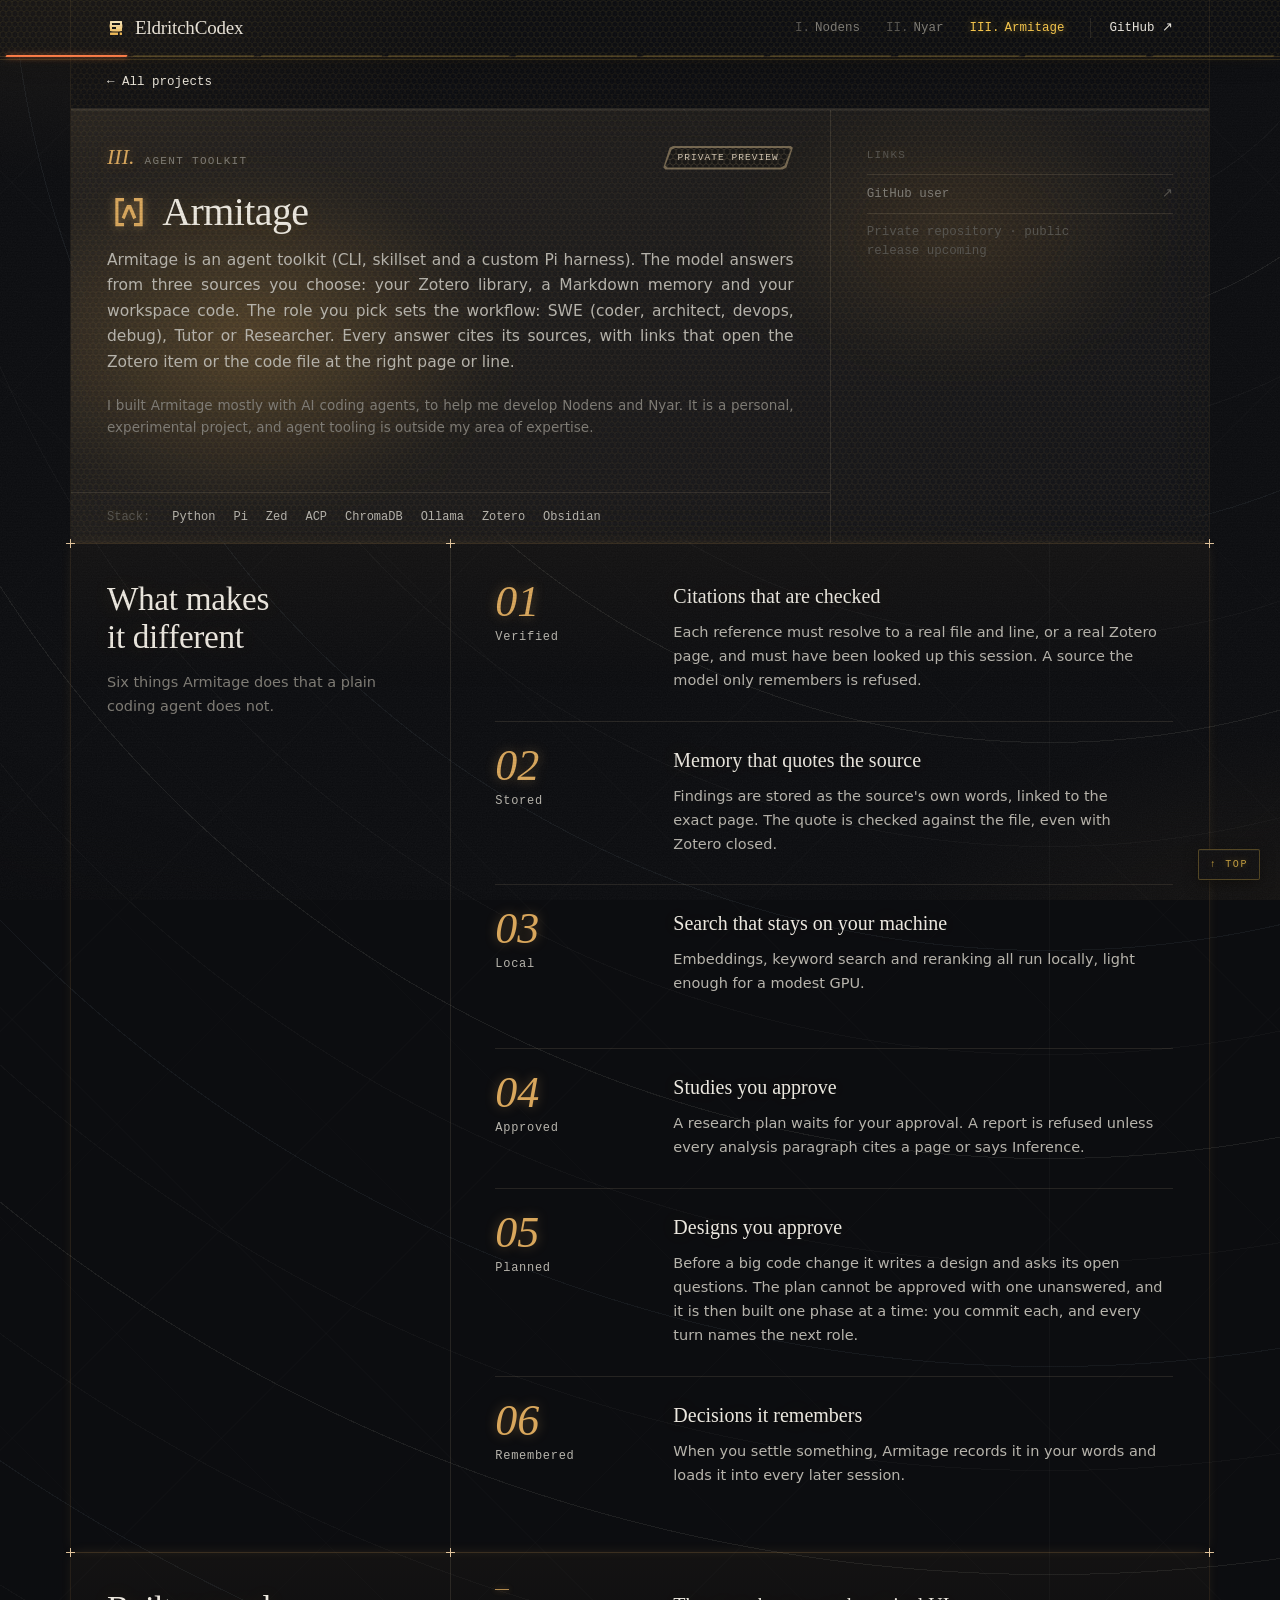
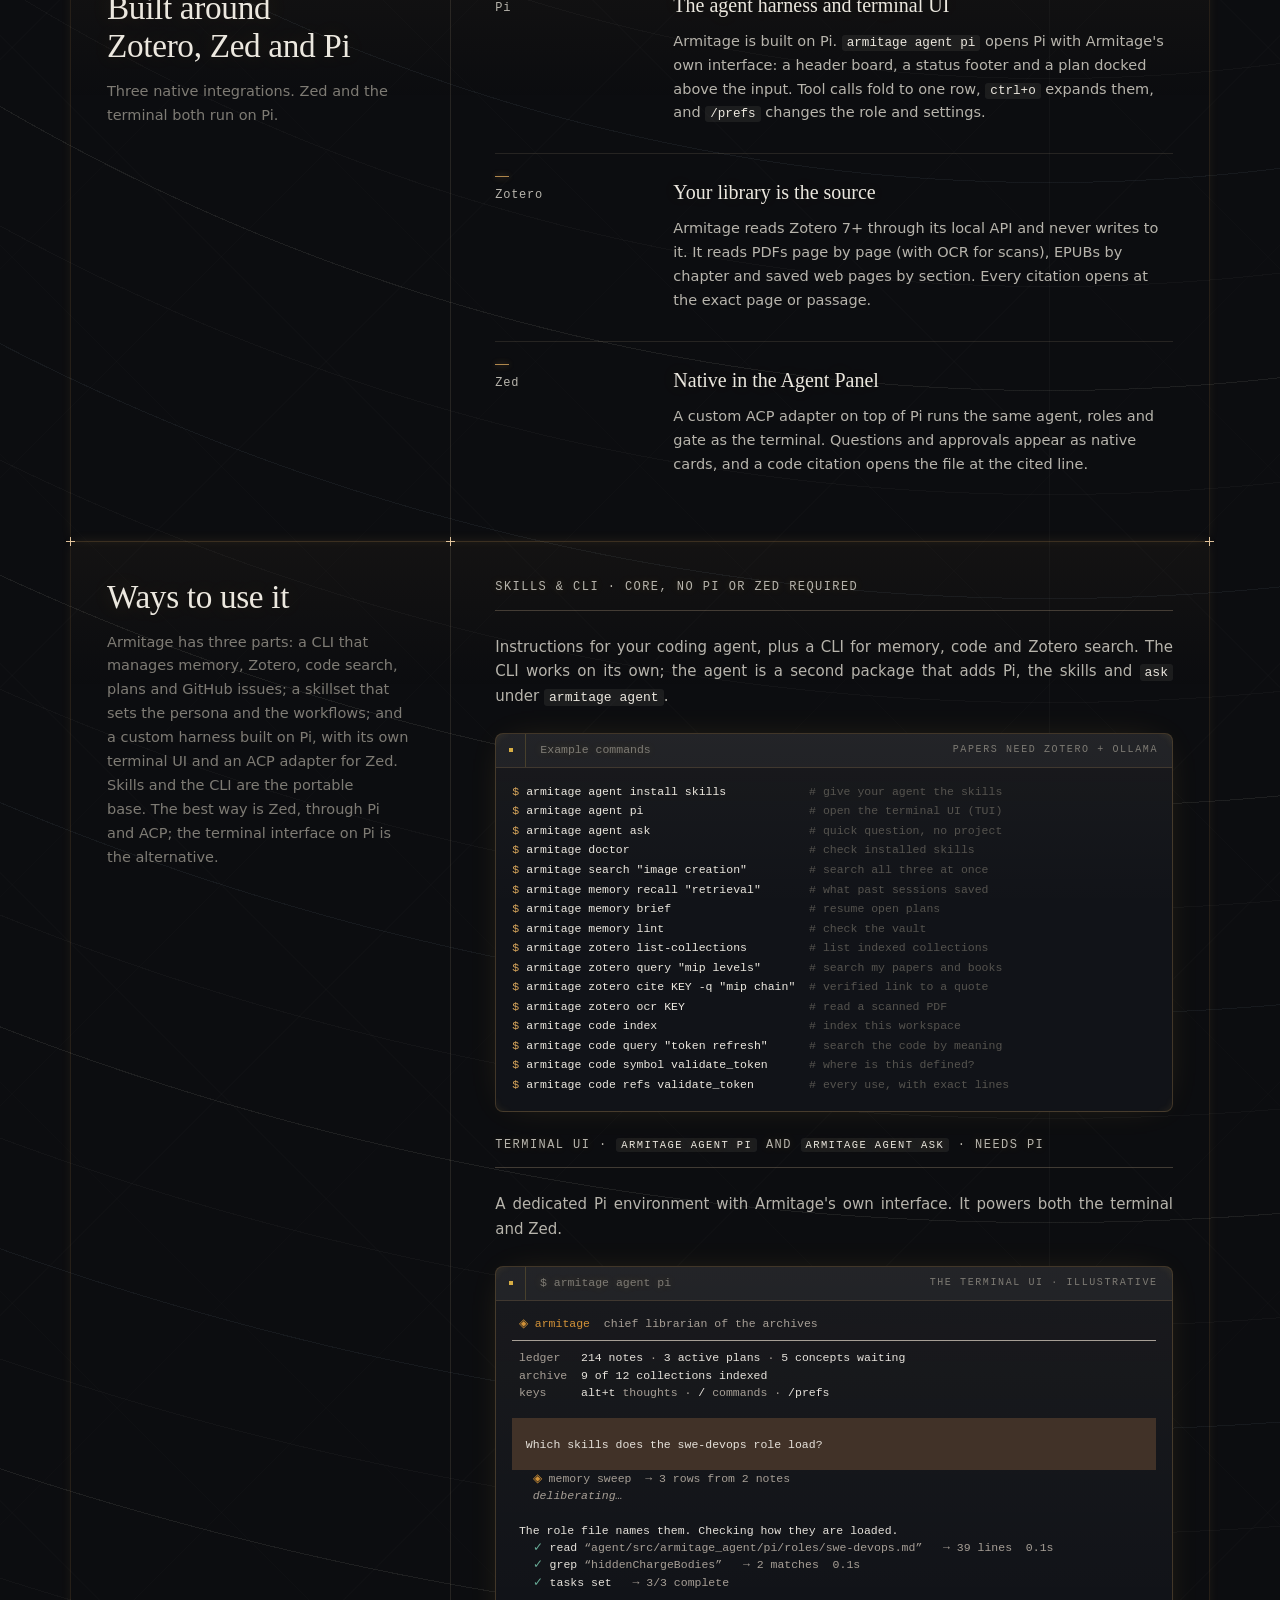
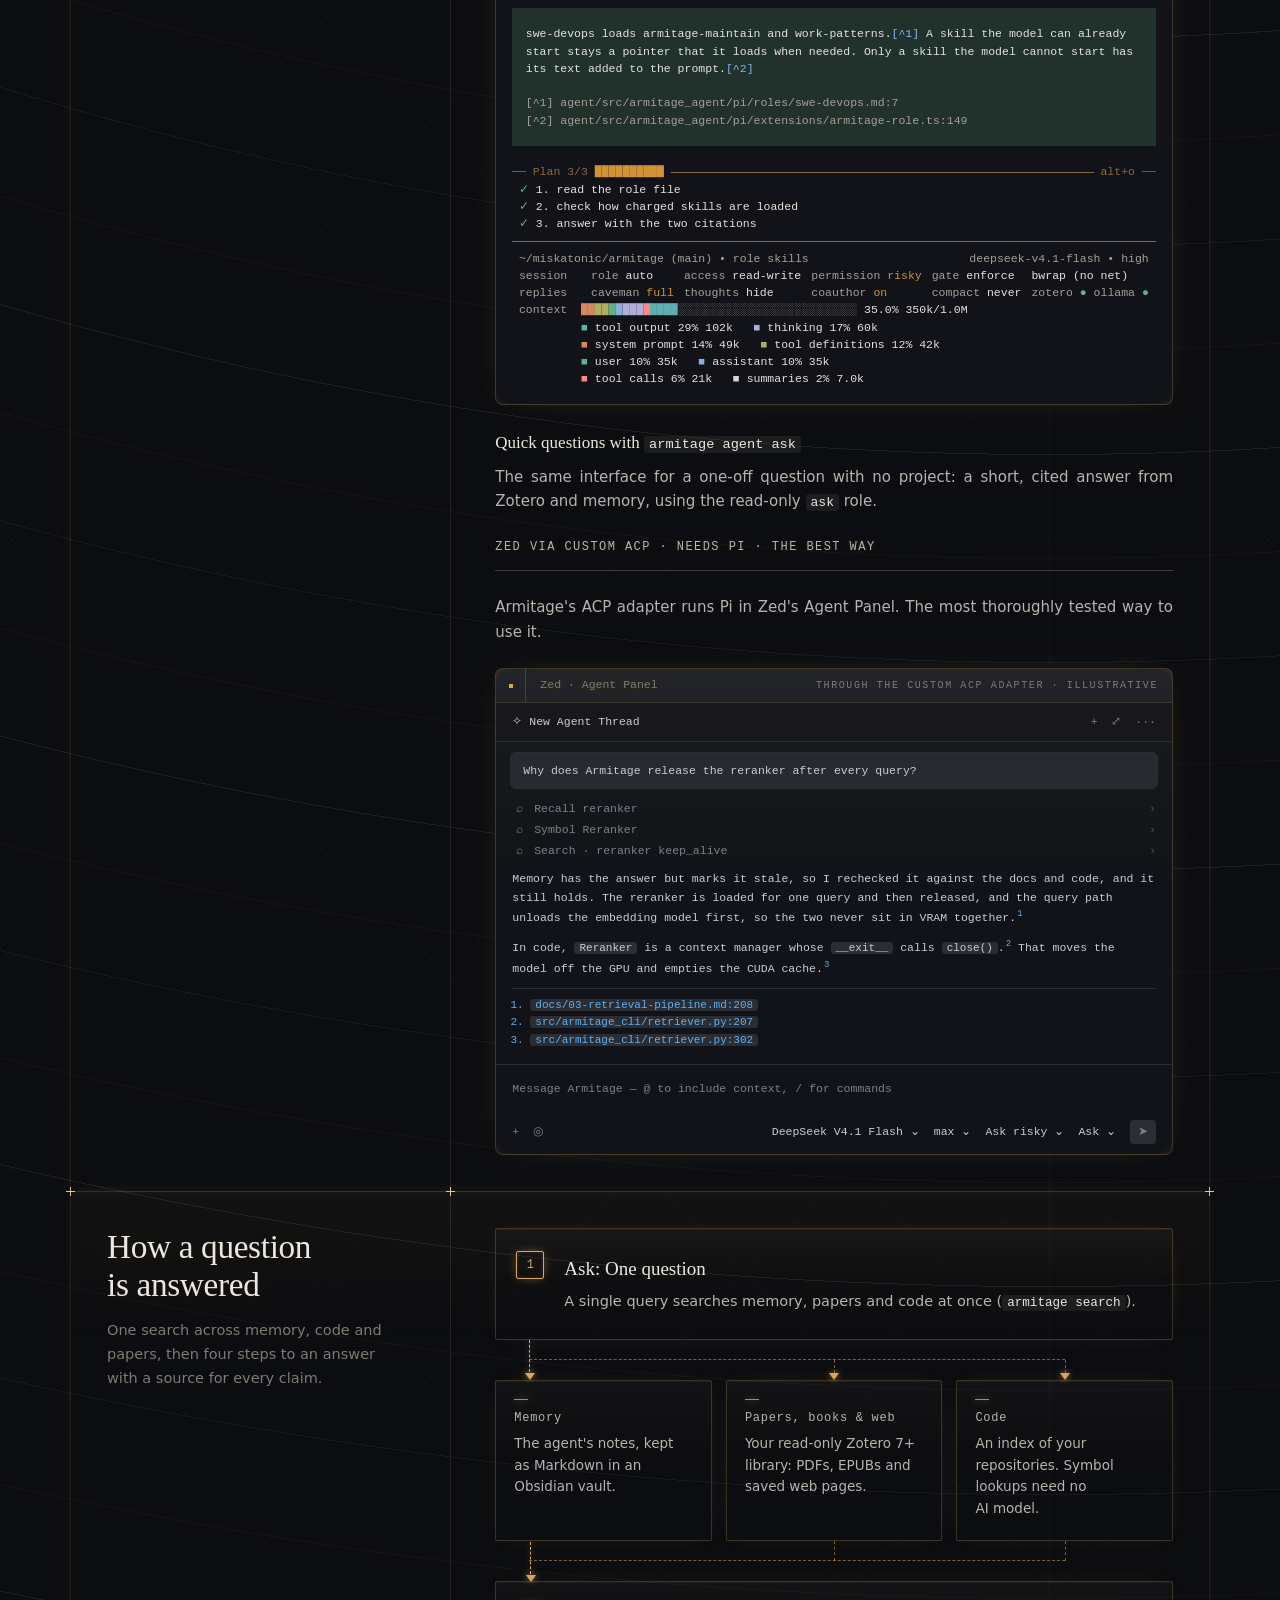
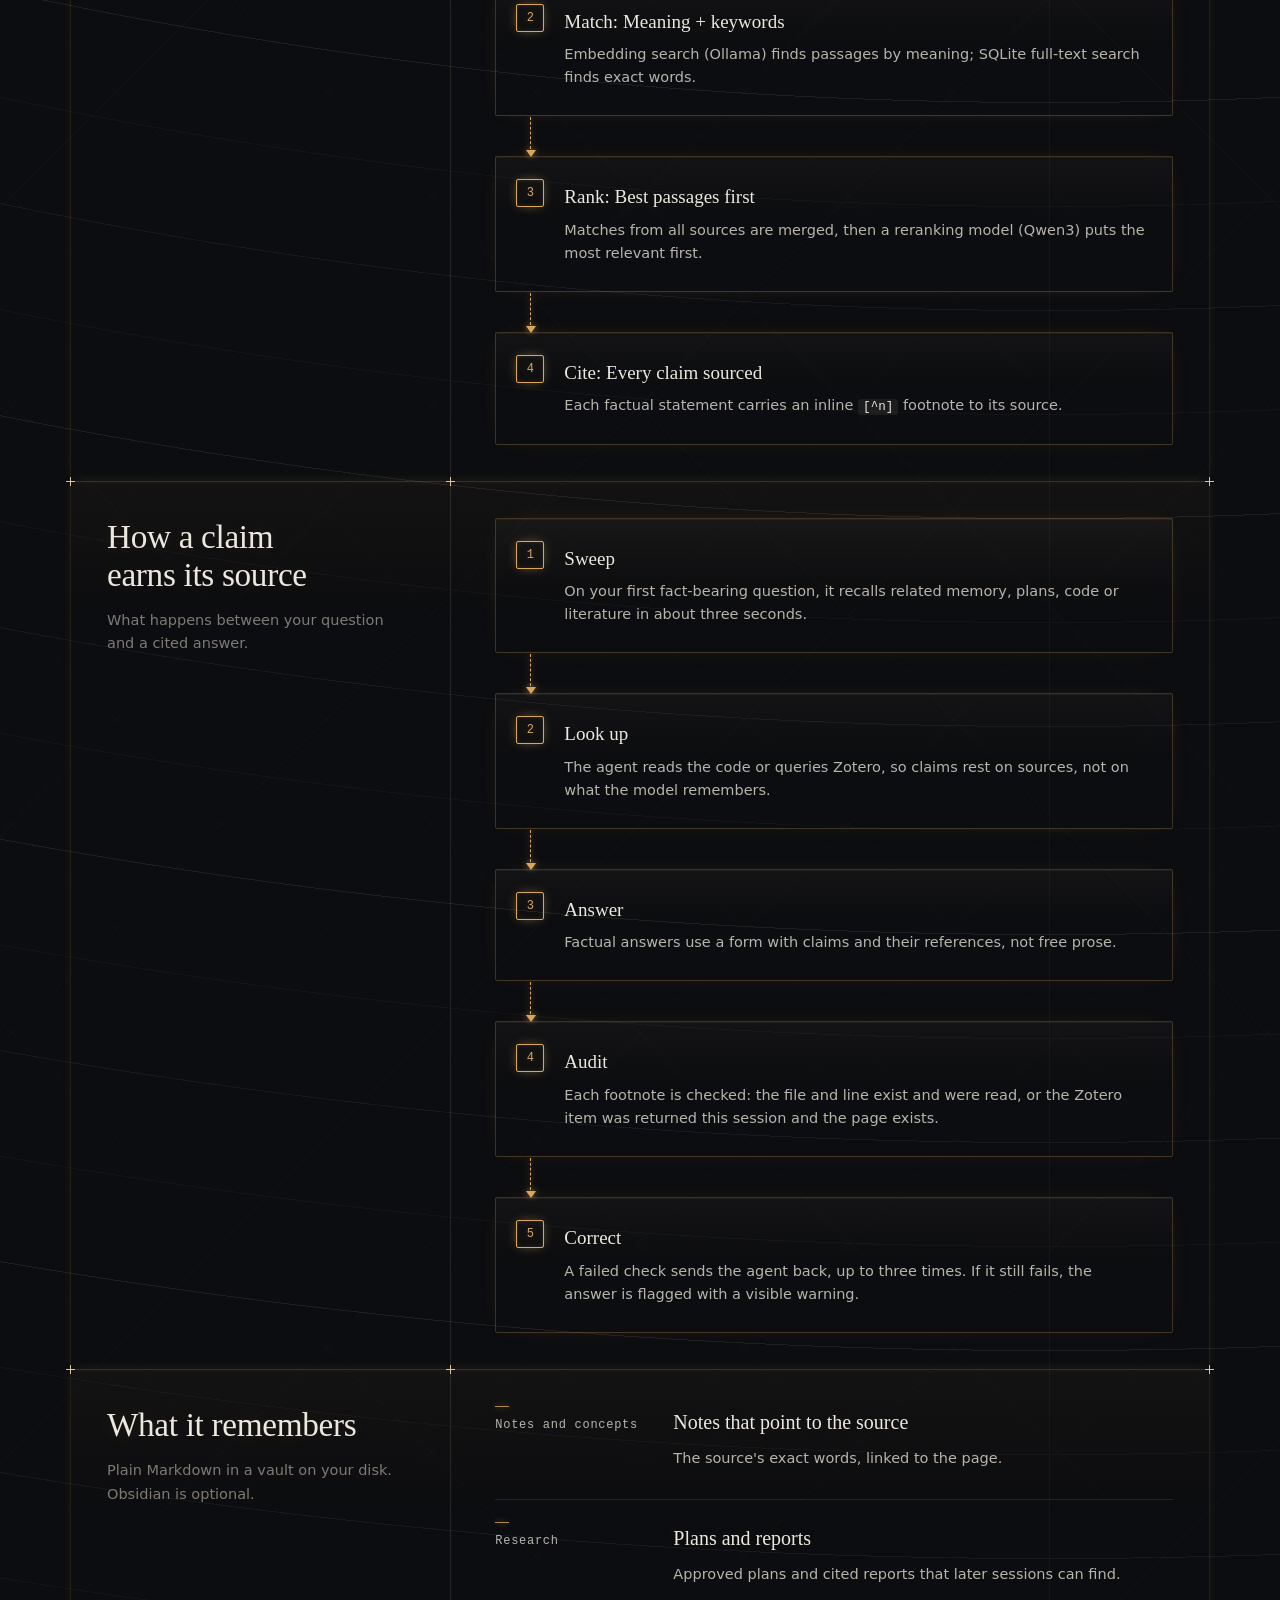
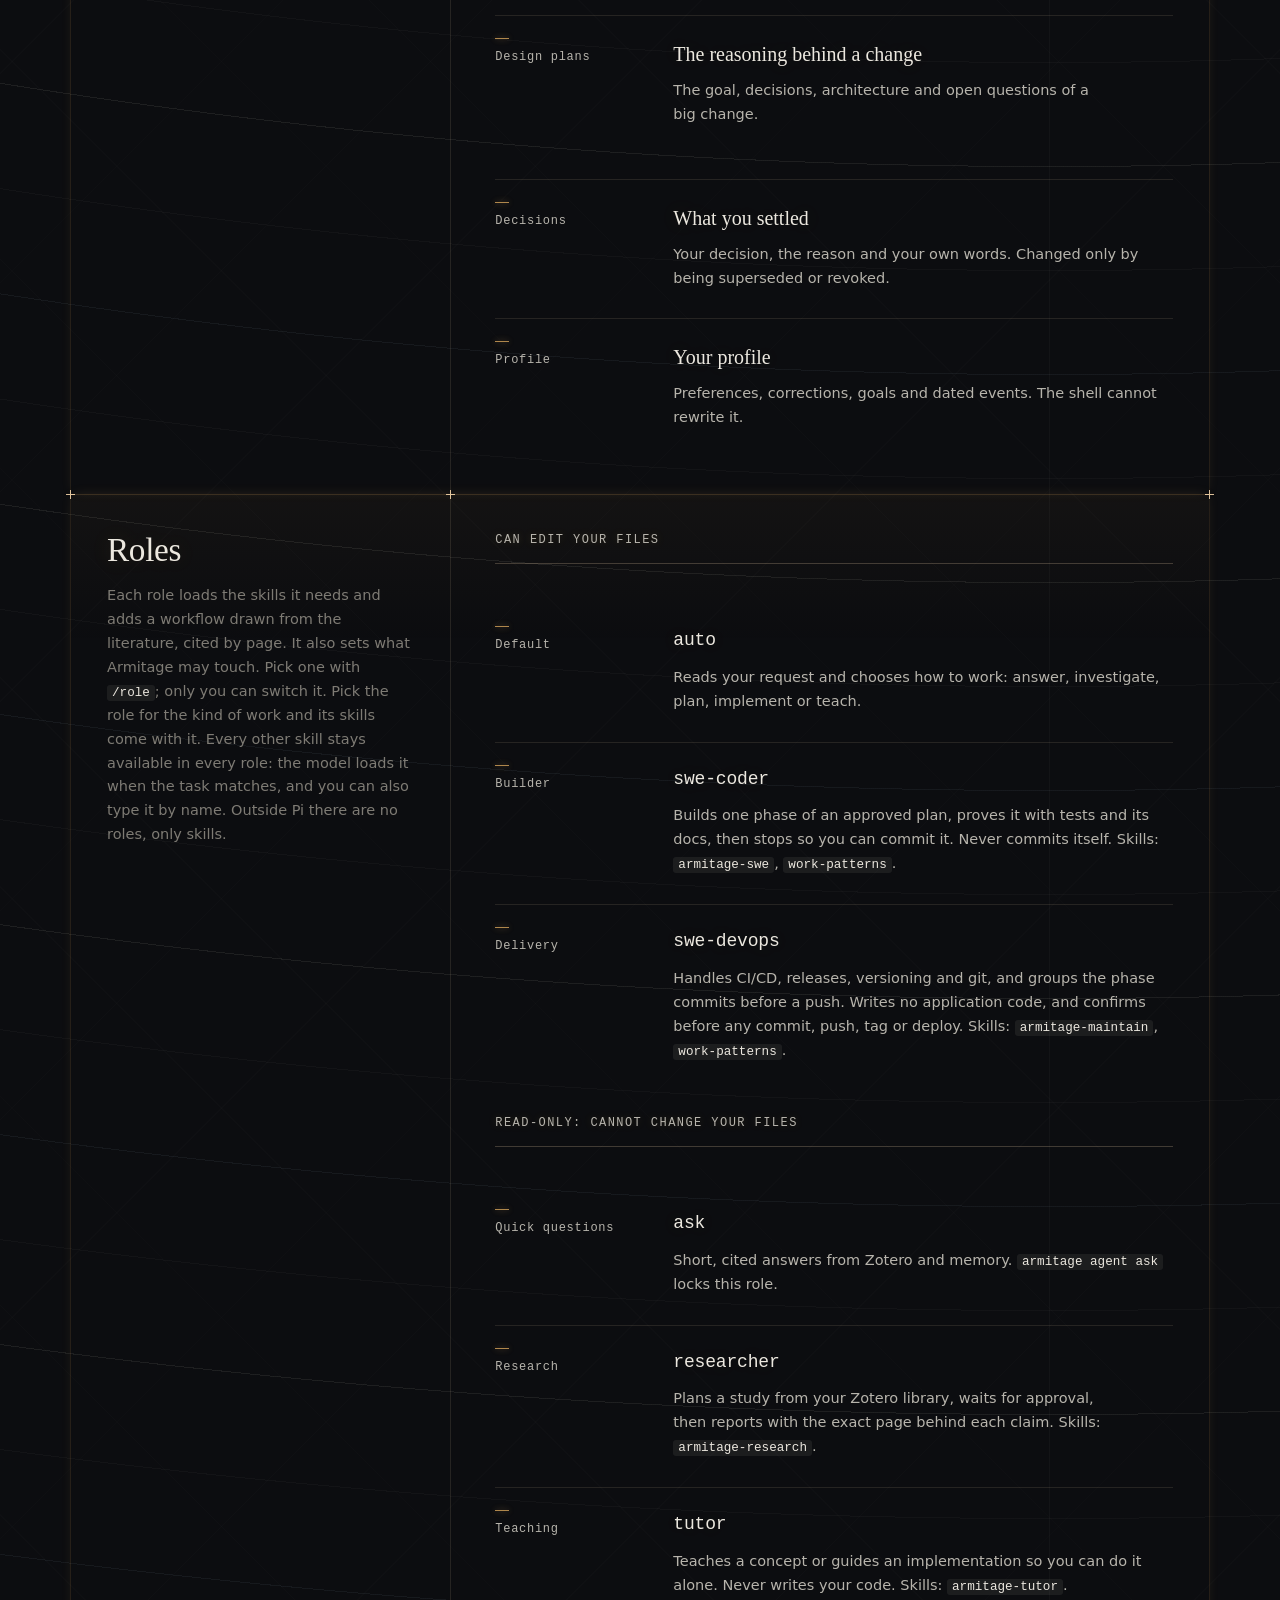
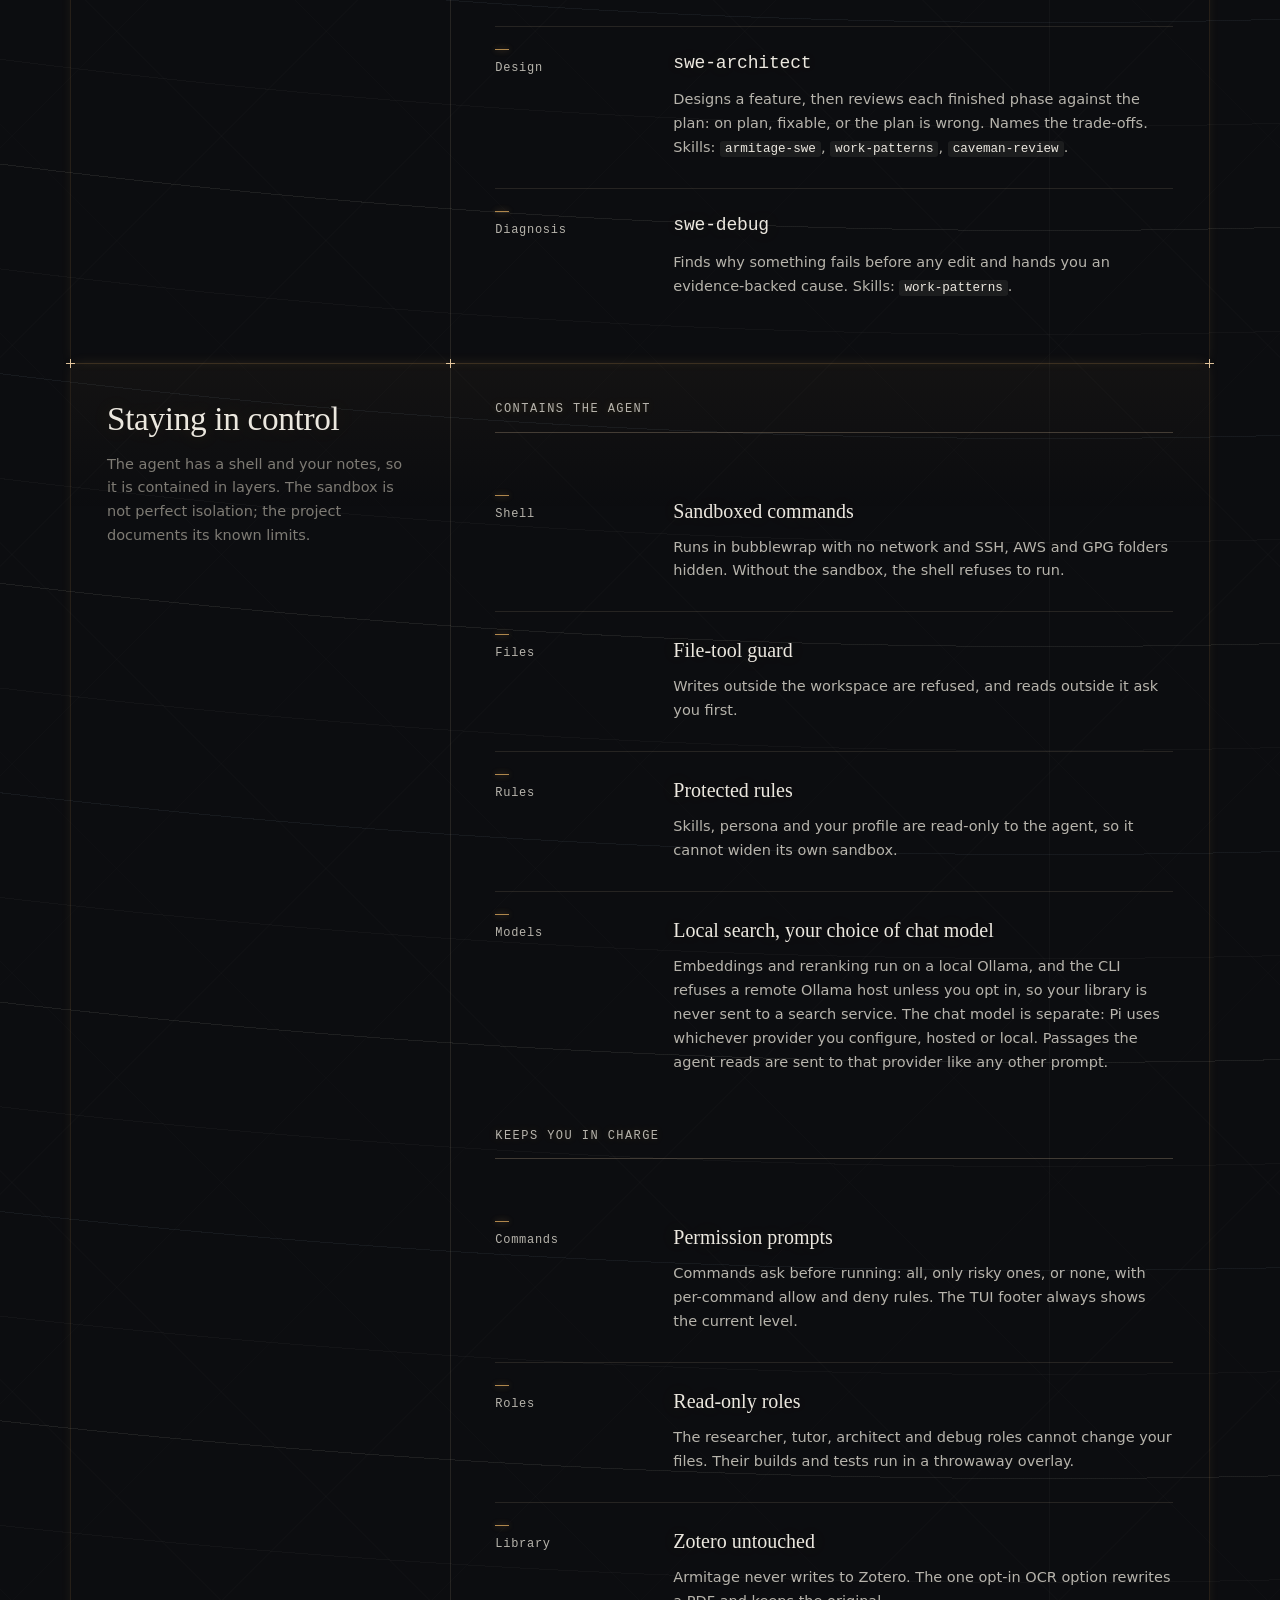
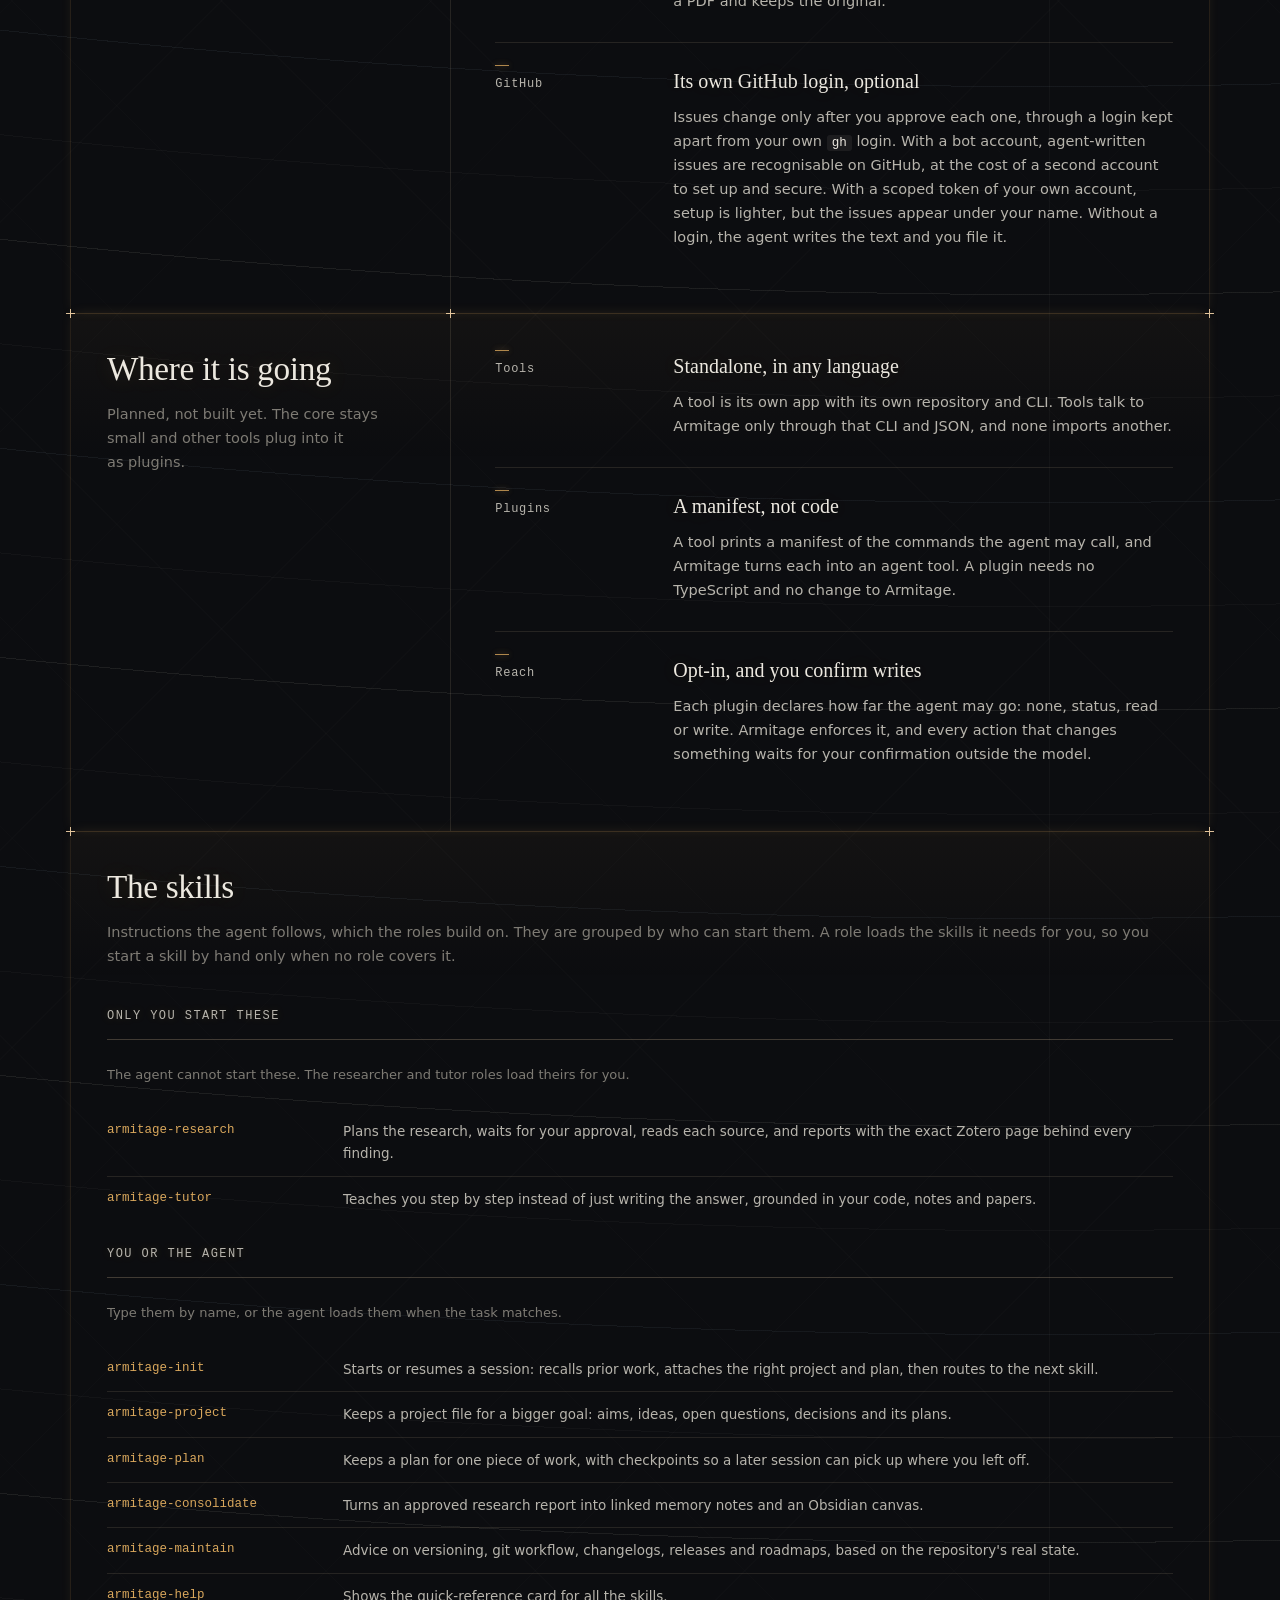
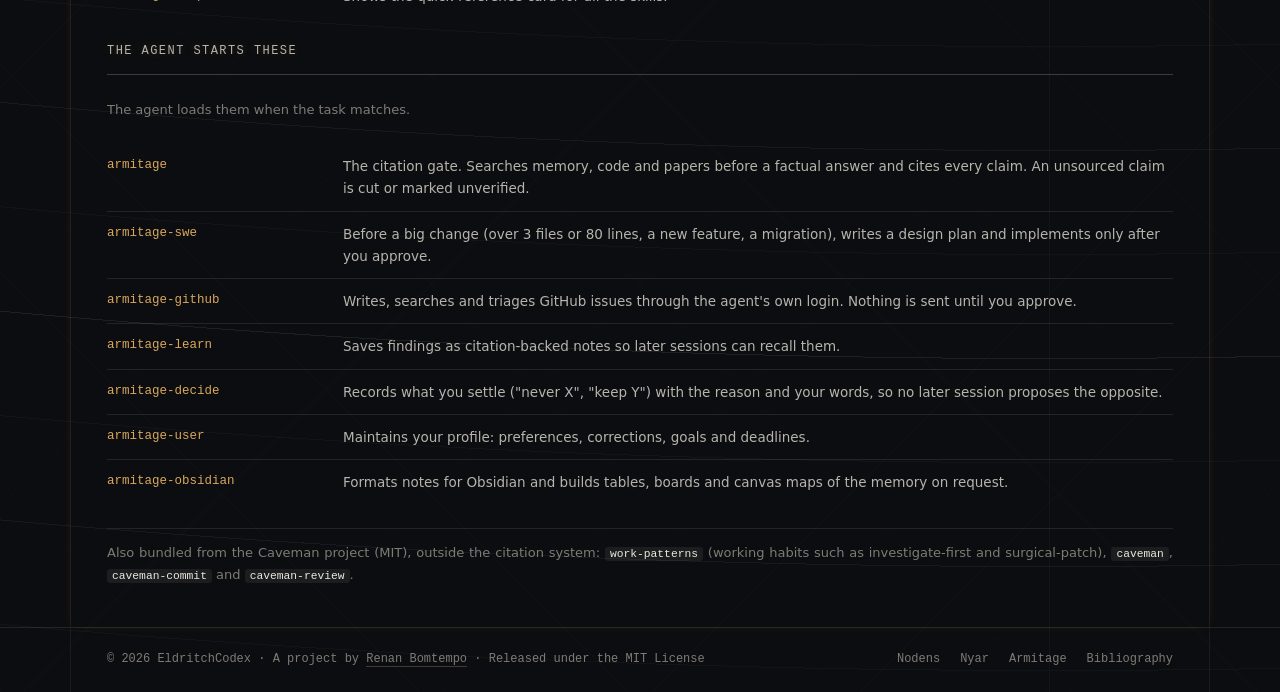
==== commit f49b5c72: "content(site): drop armitage-zed from the Armitage page The skill is removed, so it no longer appear" ====
--- a/armitage/index.html
+++ b/armitage/index.html
@@ -260,7 +260,7 @@
 <span class="tl">   <span class="tg">✓</span> grep <span class="tq">“hiddenChargeBodies”</span>   <span class="tq">→ 2 matches  0.1s</span></span>
 <span class="tl">   <span class="tg">✓</span> tasks set   <span class="tq">→ 3/3 complete</span></span>
 <span class="tl"> </span><span class="tblk tmc"> 
-swe-devops loads armitage-maintain, armitage-zed and work-patterns.<span class="tf">[^1]</span> A skill the model can already start stays a pointer that it loads when needed. Only a skill the model cannot start has its text added to the prompt.<span class="tf">[^2]</span>
+swe-devops loads armitage-maintain and work-patterns.<span class="tf">[^1]</span> A skill the model can already start stays a pointer that it loads when needed. Only a skill the model cannot start has its text added to the prompt.<span class="tf">[^2]</span>
  
 <span class="tq">[^1] agent/src/armitage_agent/pi/roles/swe-devops.md:7</span>
 <span class="tq">[^2] agent/src/armitage_agent/pi/extensions/armitage-role.ts:149</span>
@@ -471,13 +471,13 @@
                         <li><span class="item-idx">Builder</span>
                             <div>
                                 <h4 class="role-name">swe-coder</h4>
-                                <p>Builds one phase of an approved plan, proves it with tests and its docs, then stops so you can commit it. Never commits itself. Skills: <code>armitage-swe</code>, <code>armitage-zed</code>, <code>work-patterns</code>.</p>
+                                <p>Builds one phase of an approved plan, proves it with tests and its docs, then stops so you can commit it. Never commits itself. Skills: <code>armitage-swe</code>, <code>work-patterns</code>.</p>
                             </div>
                         </li>
                         <li><span class="item-idx">Delivery</span>
                             <div>
                                 <h4 class="role-name">swe-devops</h4>
-                                <p>Handles CI/CD, releases, versioning and git, and groups the phase commits before a push. Writes no application code, and confirms before any commit, push, tag or deploy. Skills: <code>armitage-maintain</code>, <code>armitage-zed</code>, <code>work-patterns</code>.</p>
+                                <p>Handles CI/CD, releases, versioning and git, and groups the phase commits before a push. Writes no application code, and confirms before any commit, push, tag or deploy. Skills: <code>armitage-maintain</code>, <code>work-patterns</code>.</p>
                             </div>
                         </li>
                     </ul>
@@ -673,10 +673,6 @@
                             <tr>
                                 <td>armitage-swe</td>
                                 <td>Before a big change (over 3 files or 80 lines, a new feature, a migration), writes a design plan and implements only after you approve.</td>
-                            </tr>
-                            <tr>
-                                <td>armitage-zed</td>
-                                <td>Builds, runs, tests and debugs a project through its Zed tasks, debug scenarios and dev container, without opening a way out of the sandbox.</td>
                             </tr>
                             <tr>
                                 <td>armitage-github</td>
